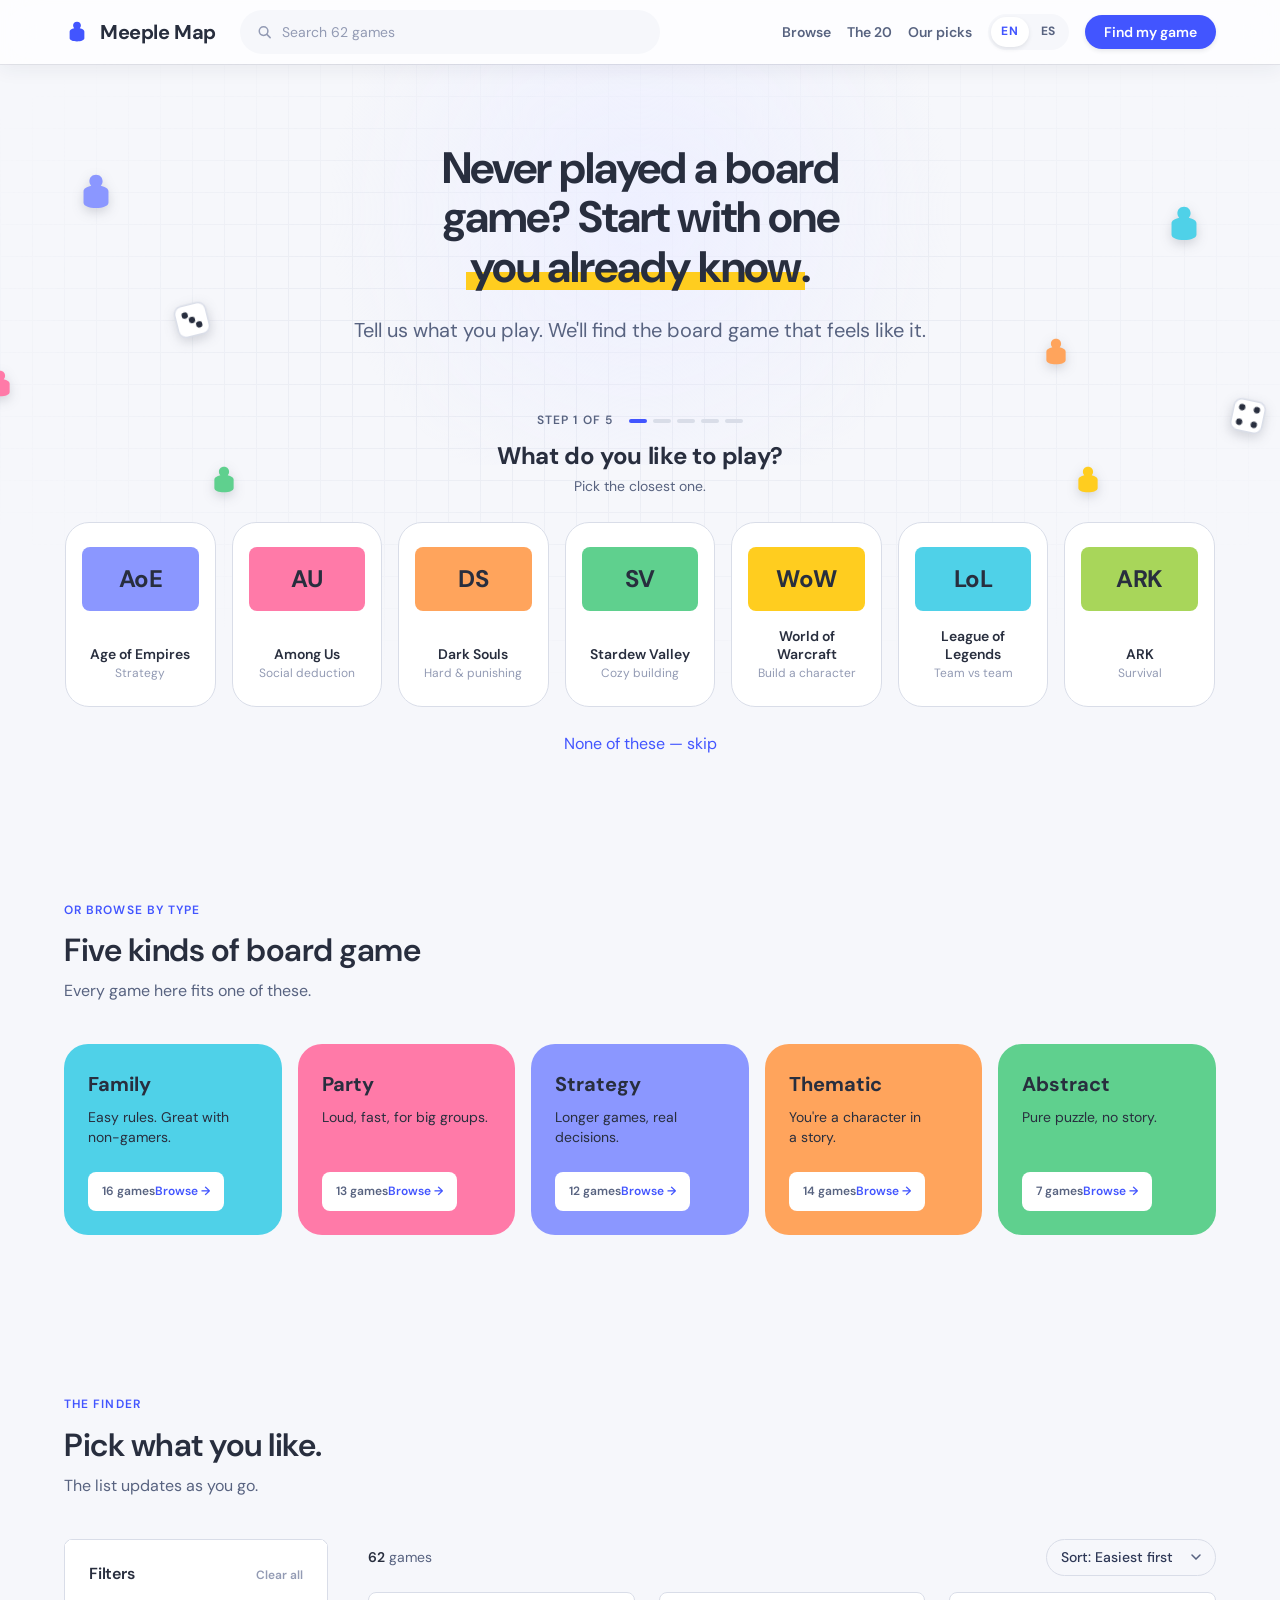
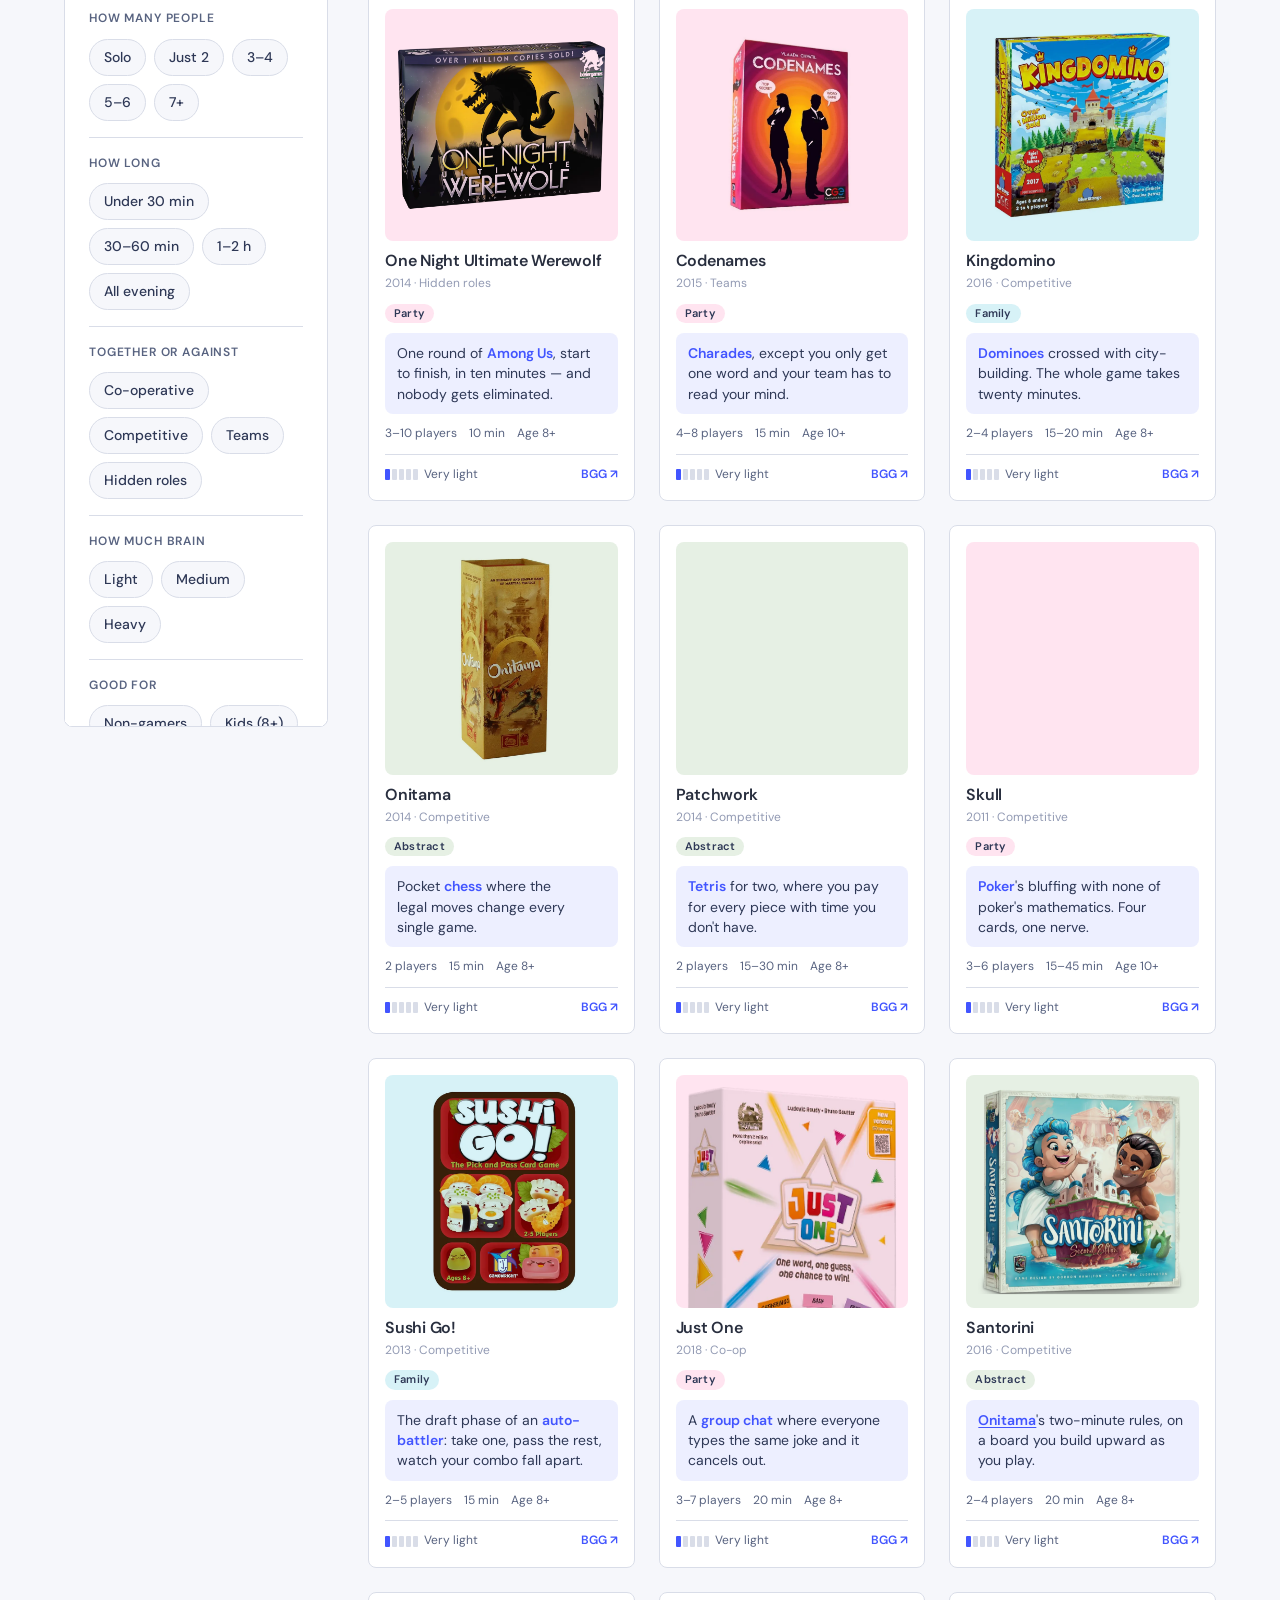
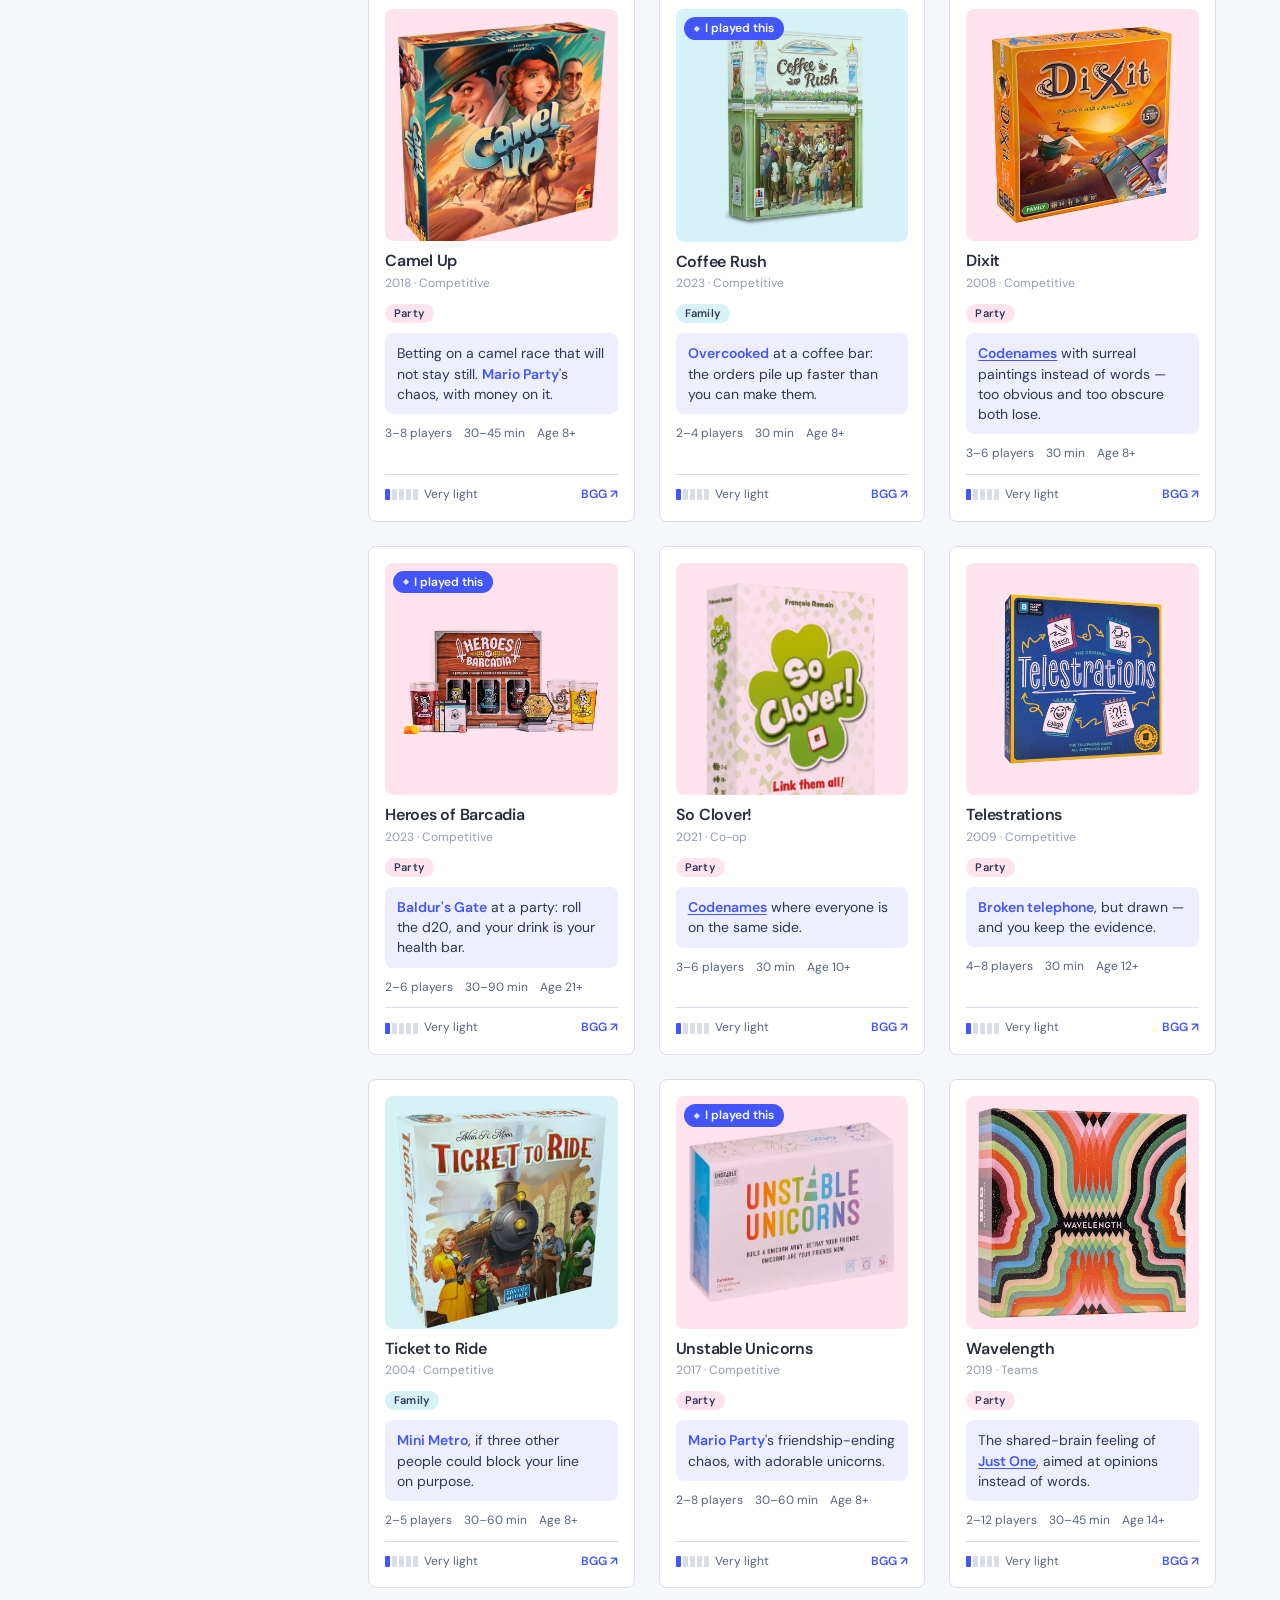
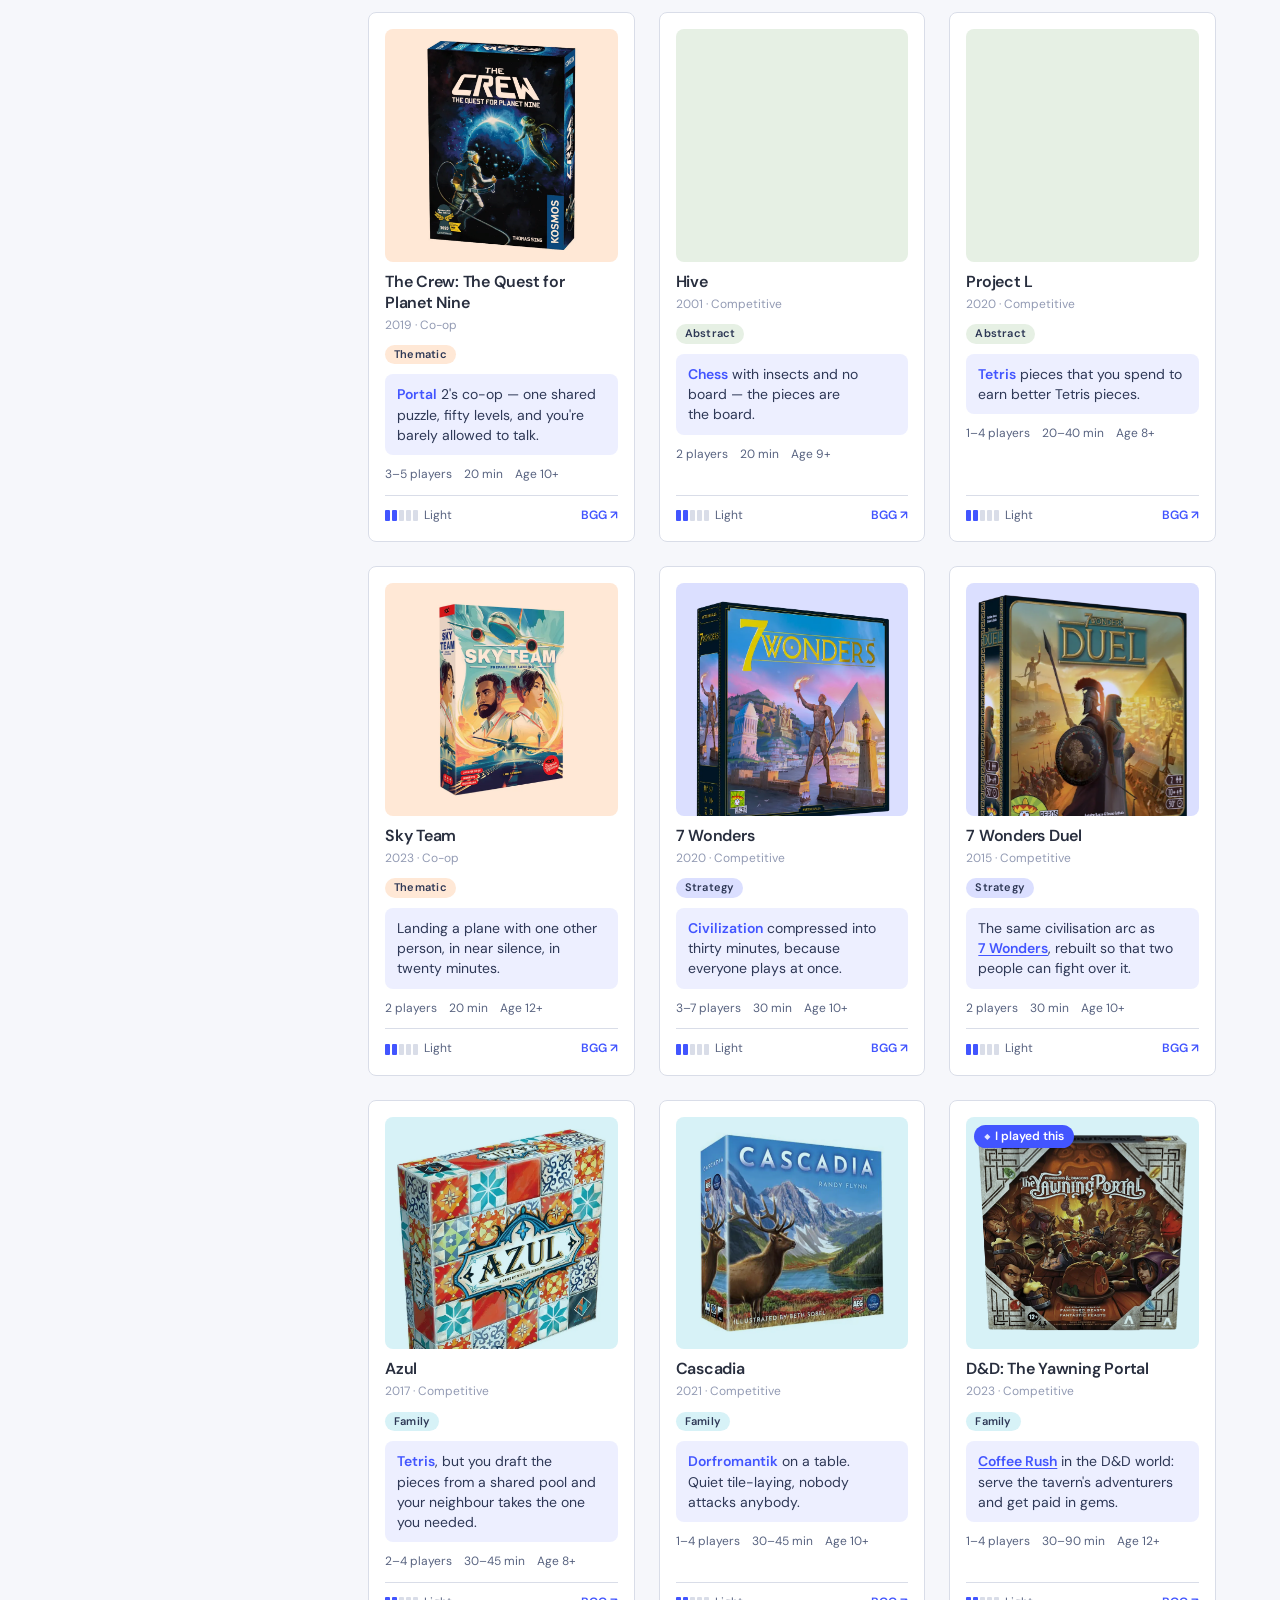
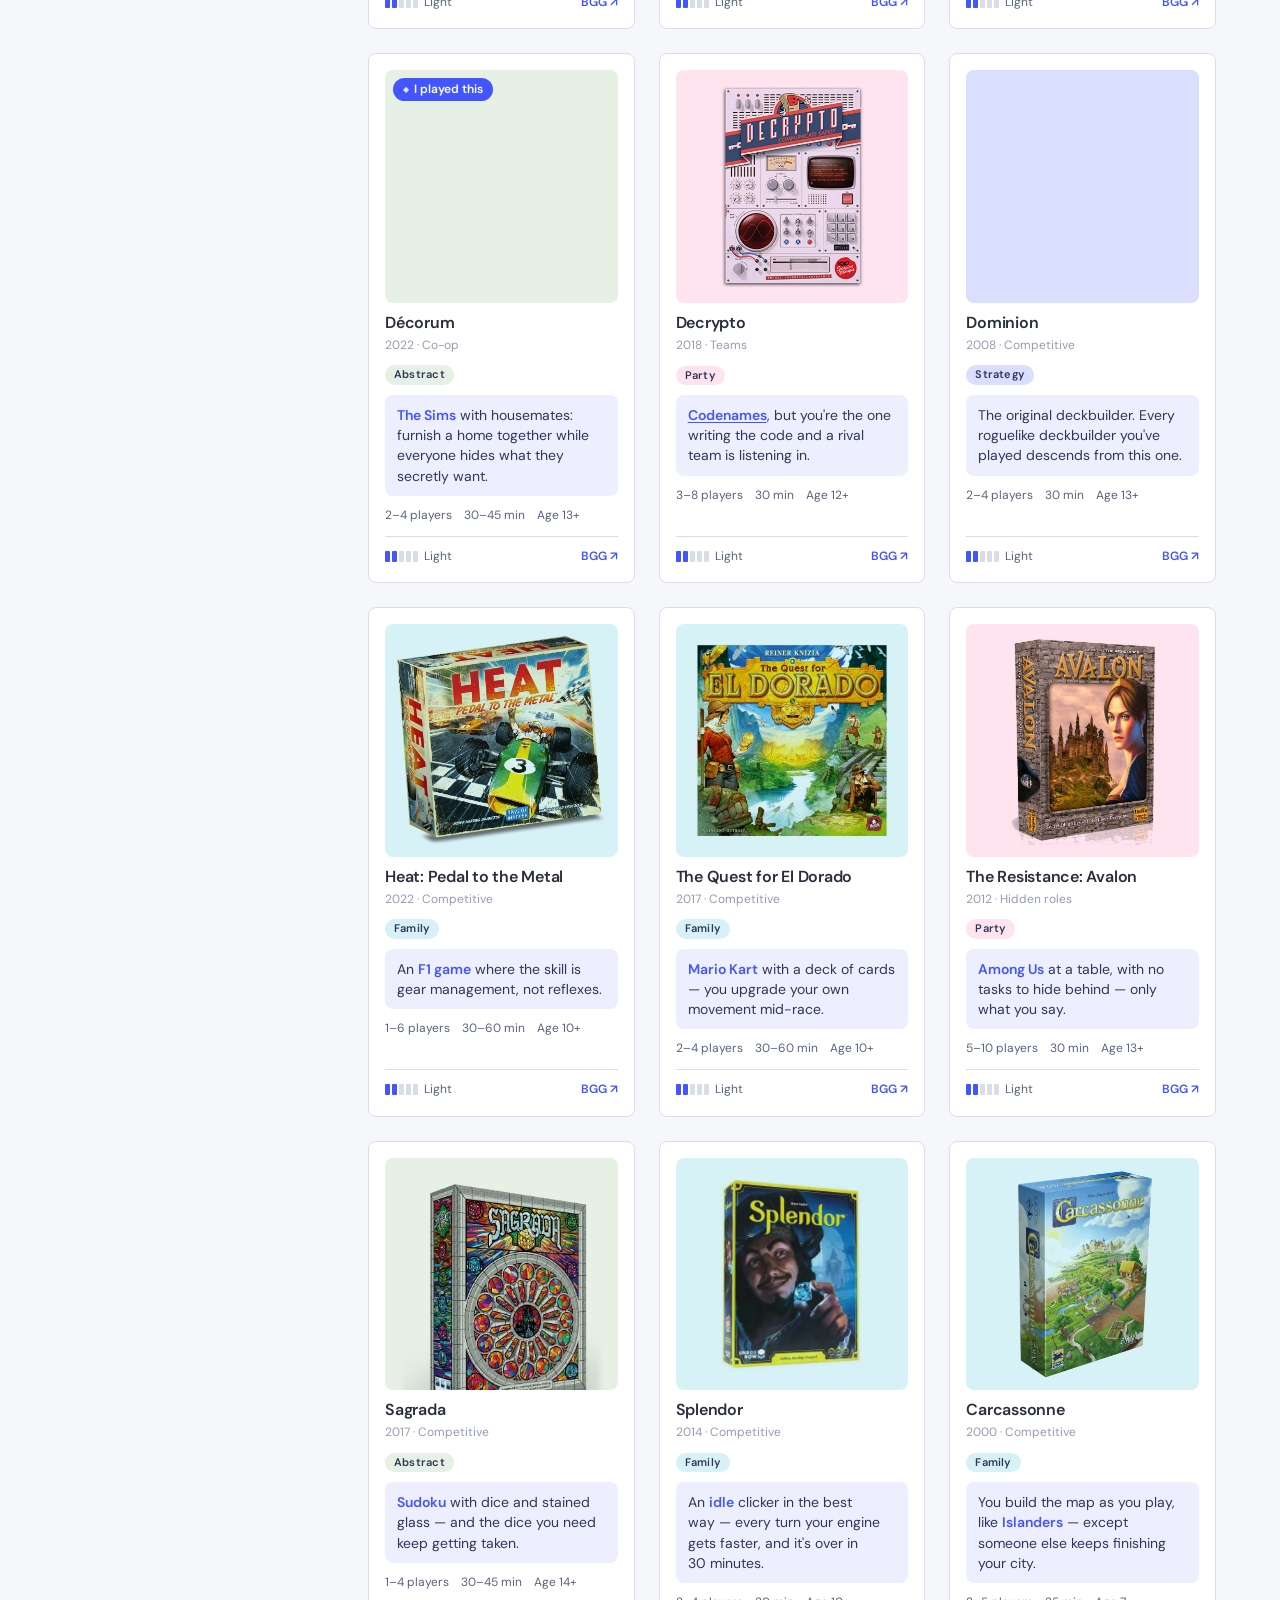
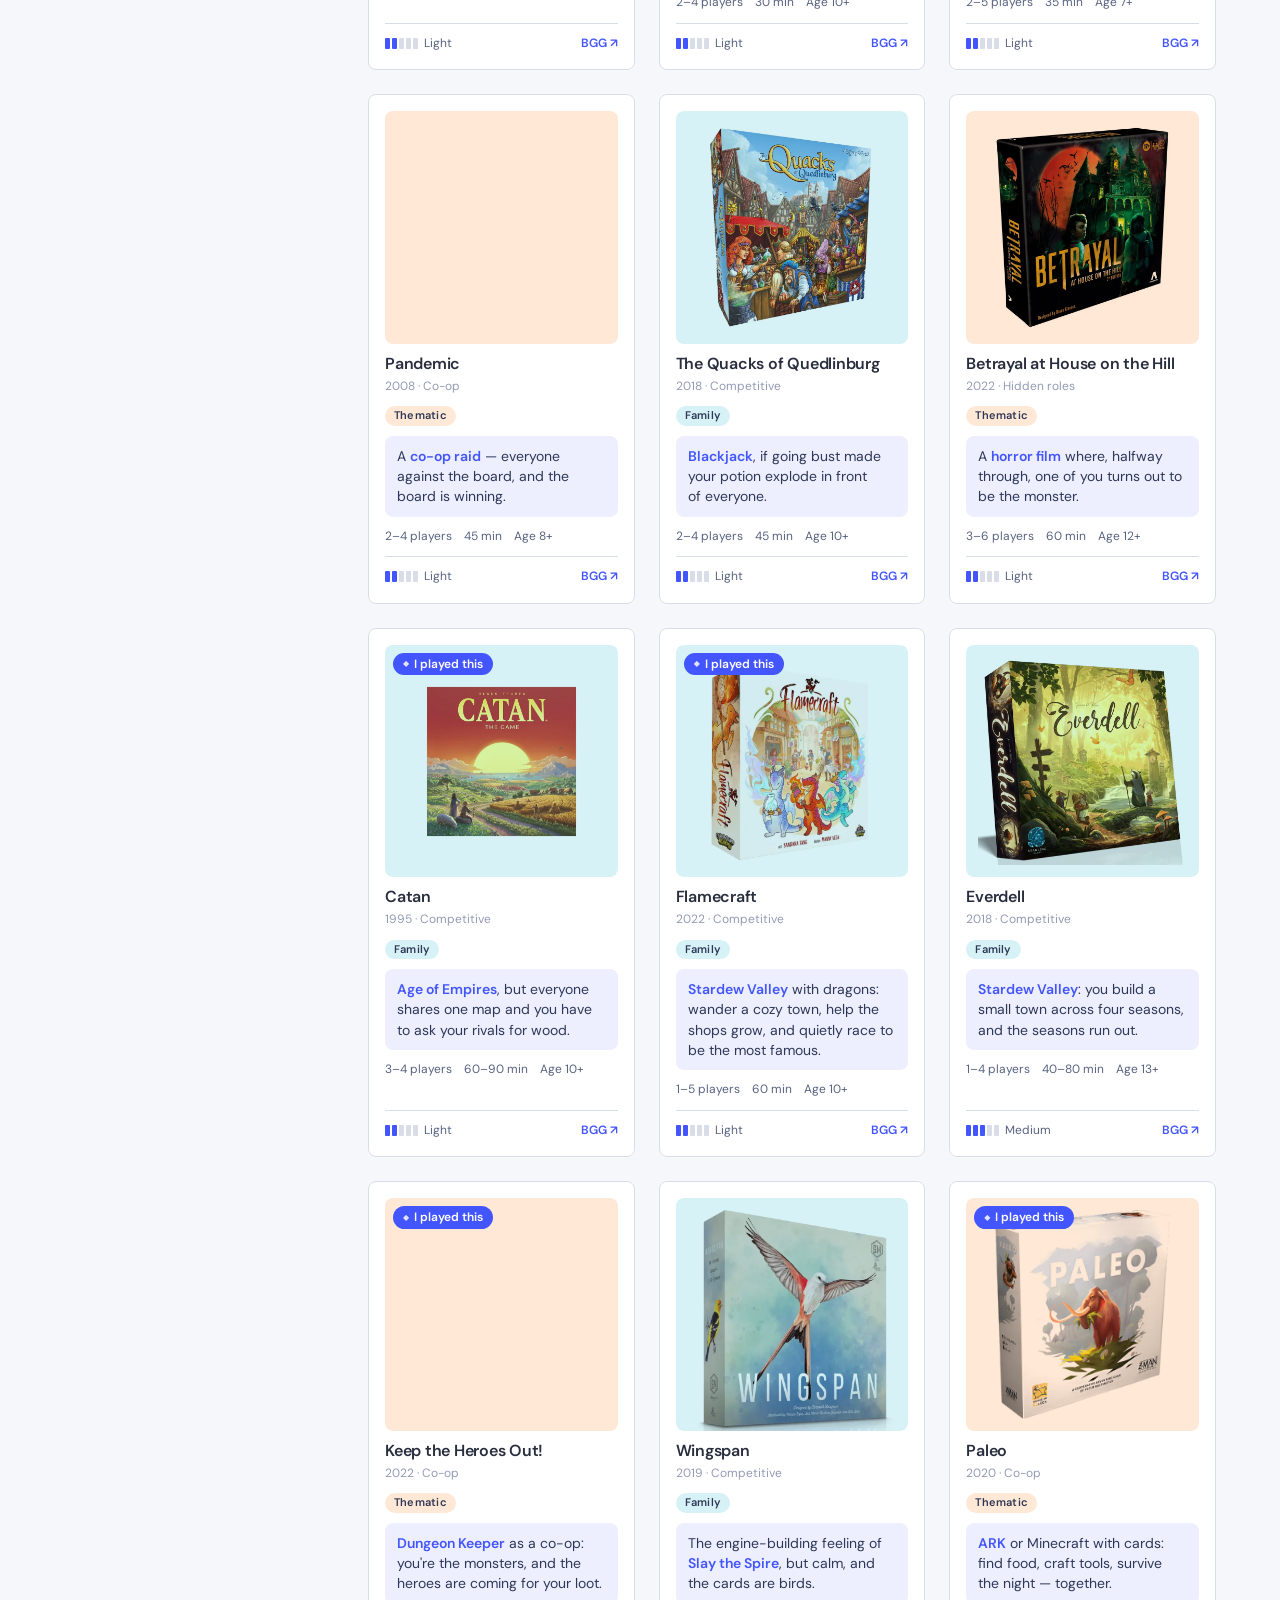
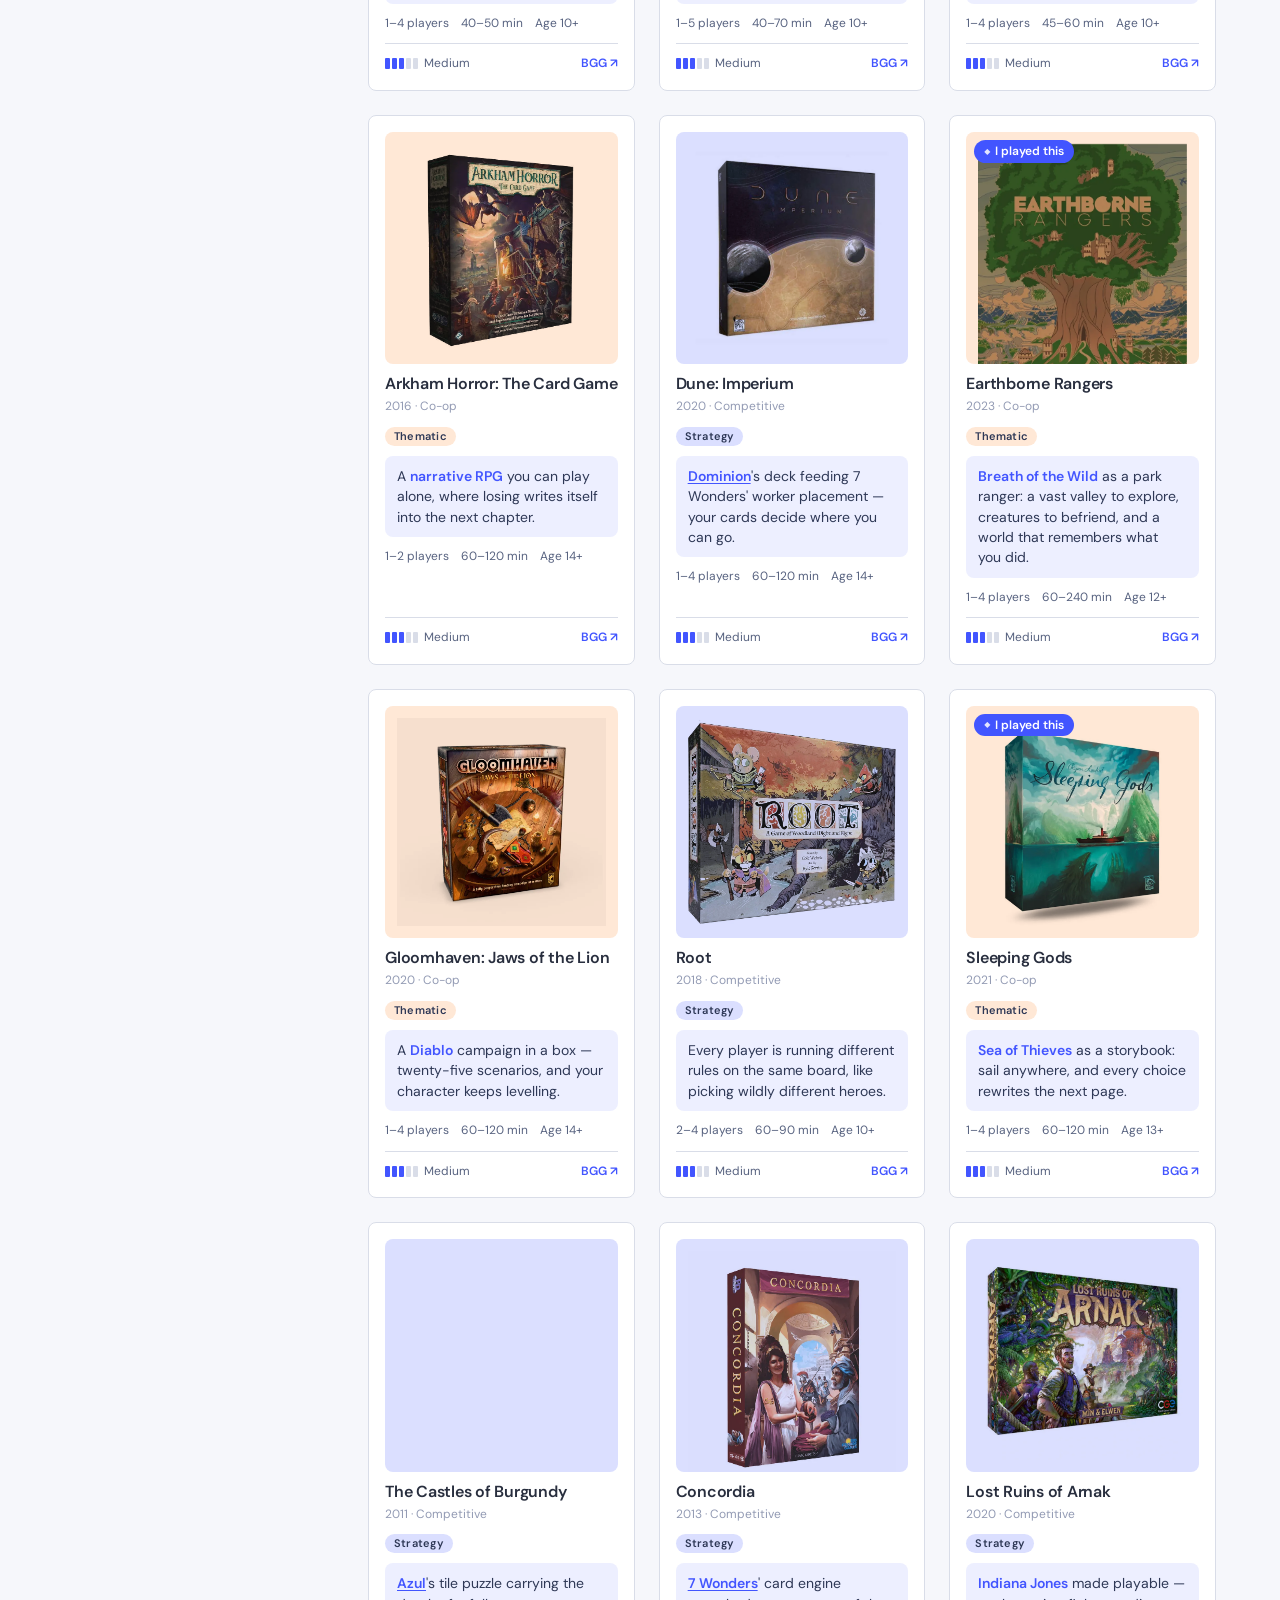
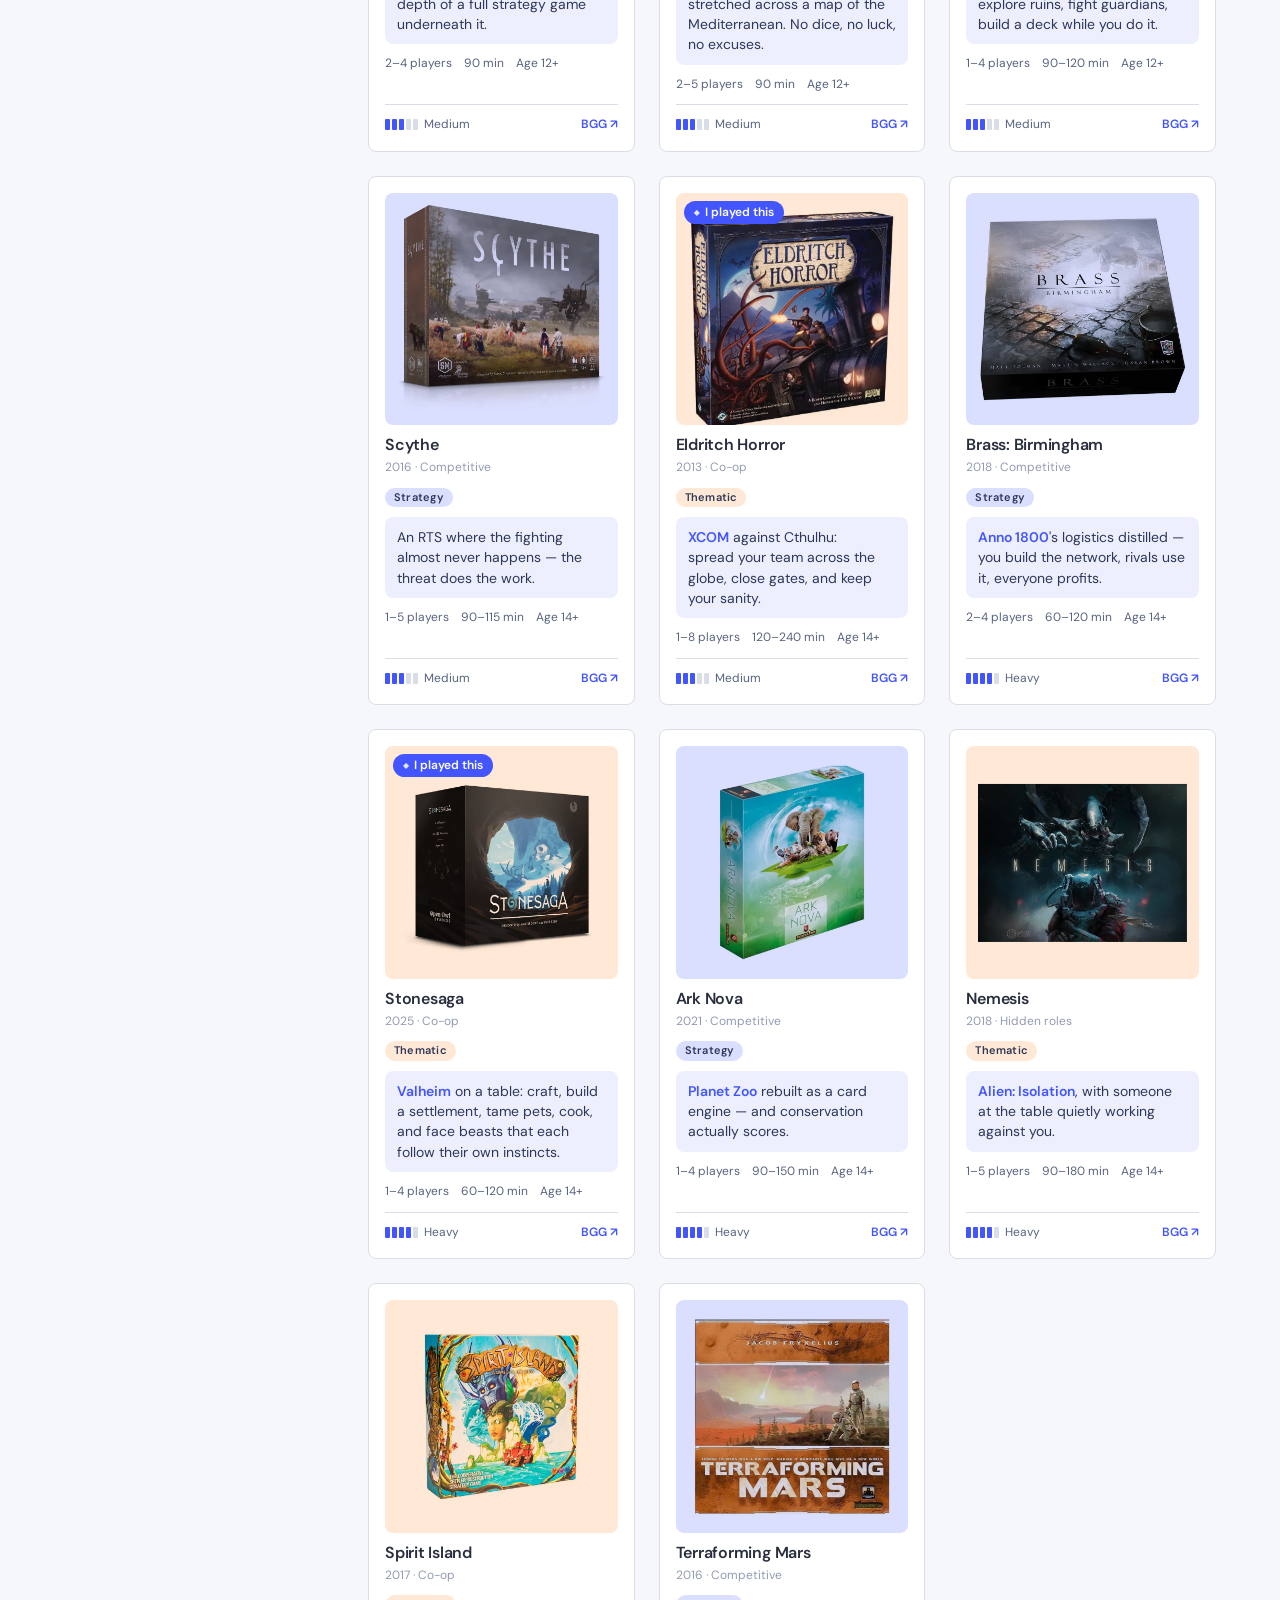
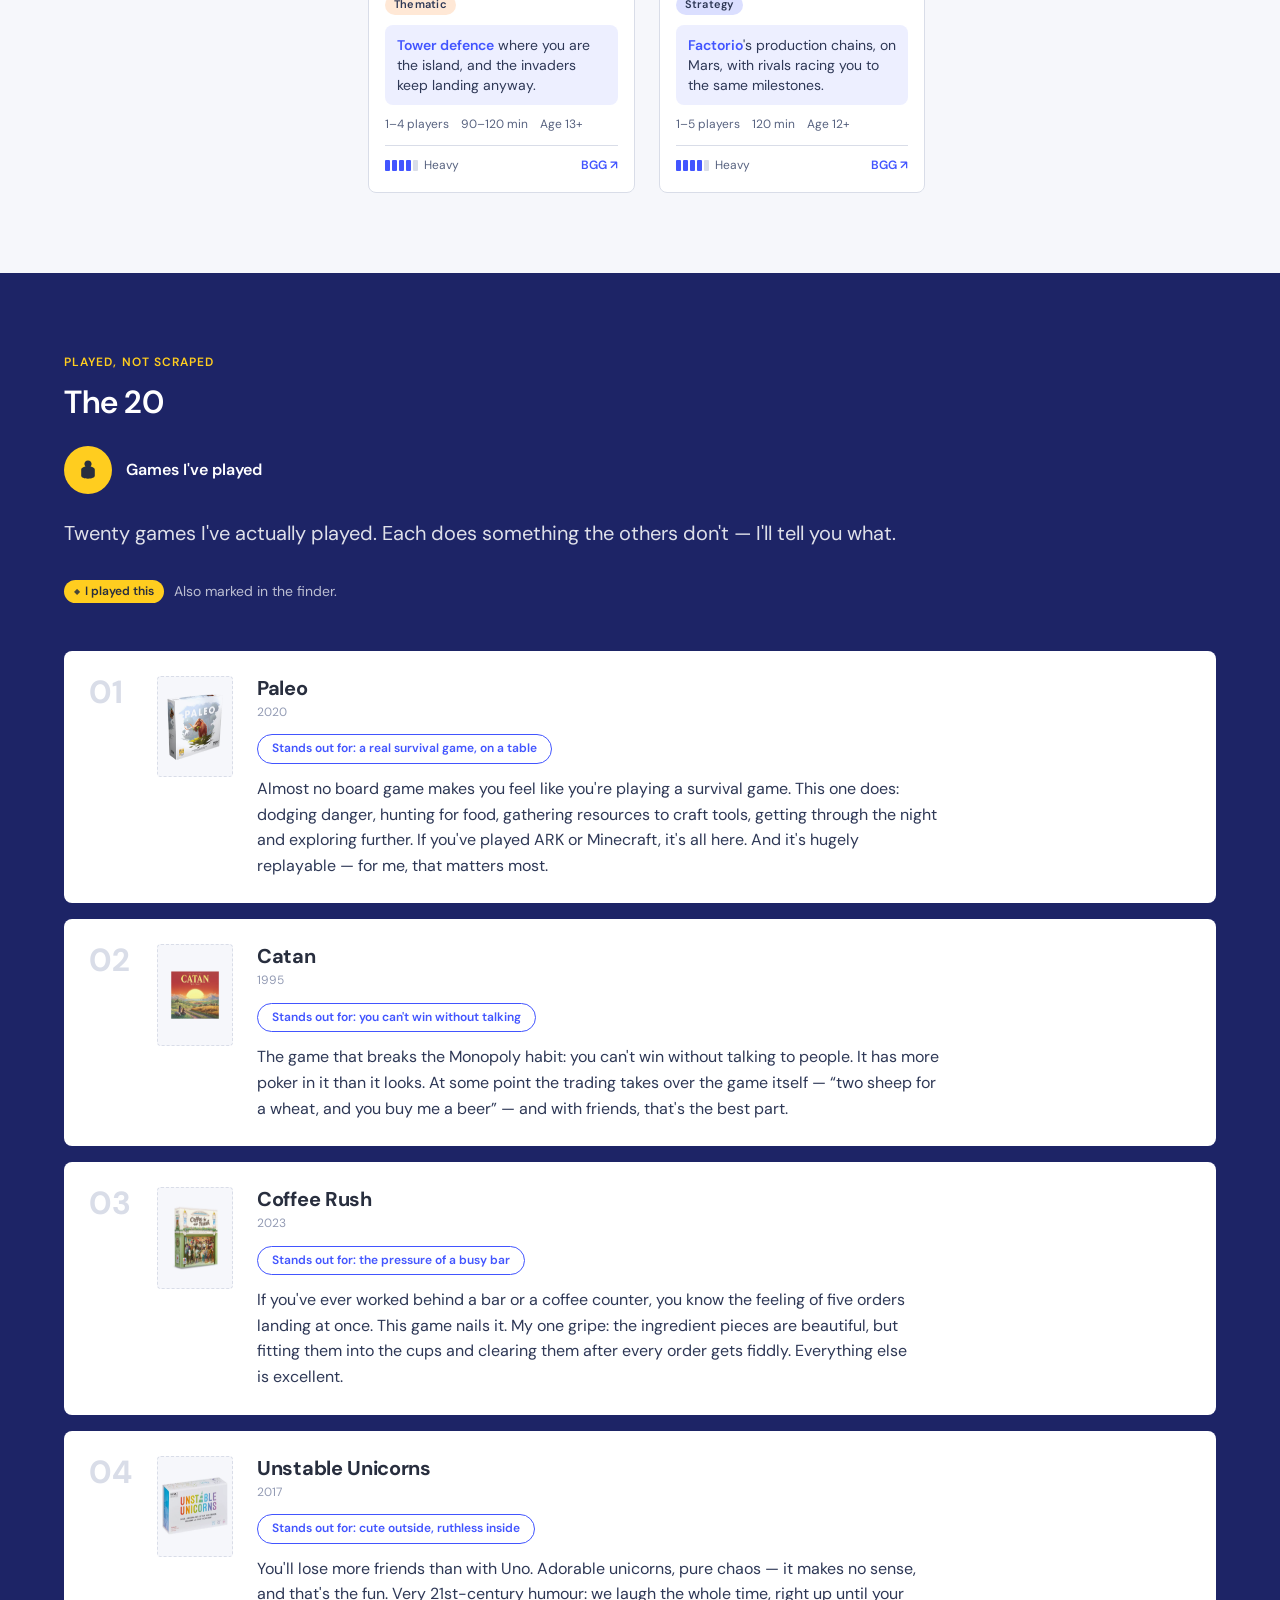
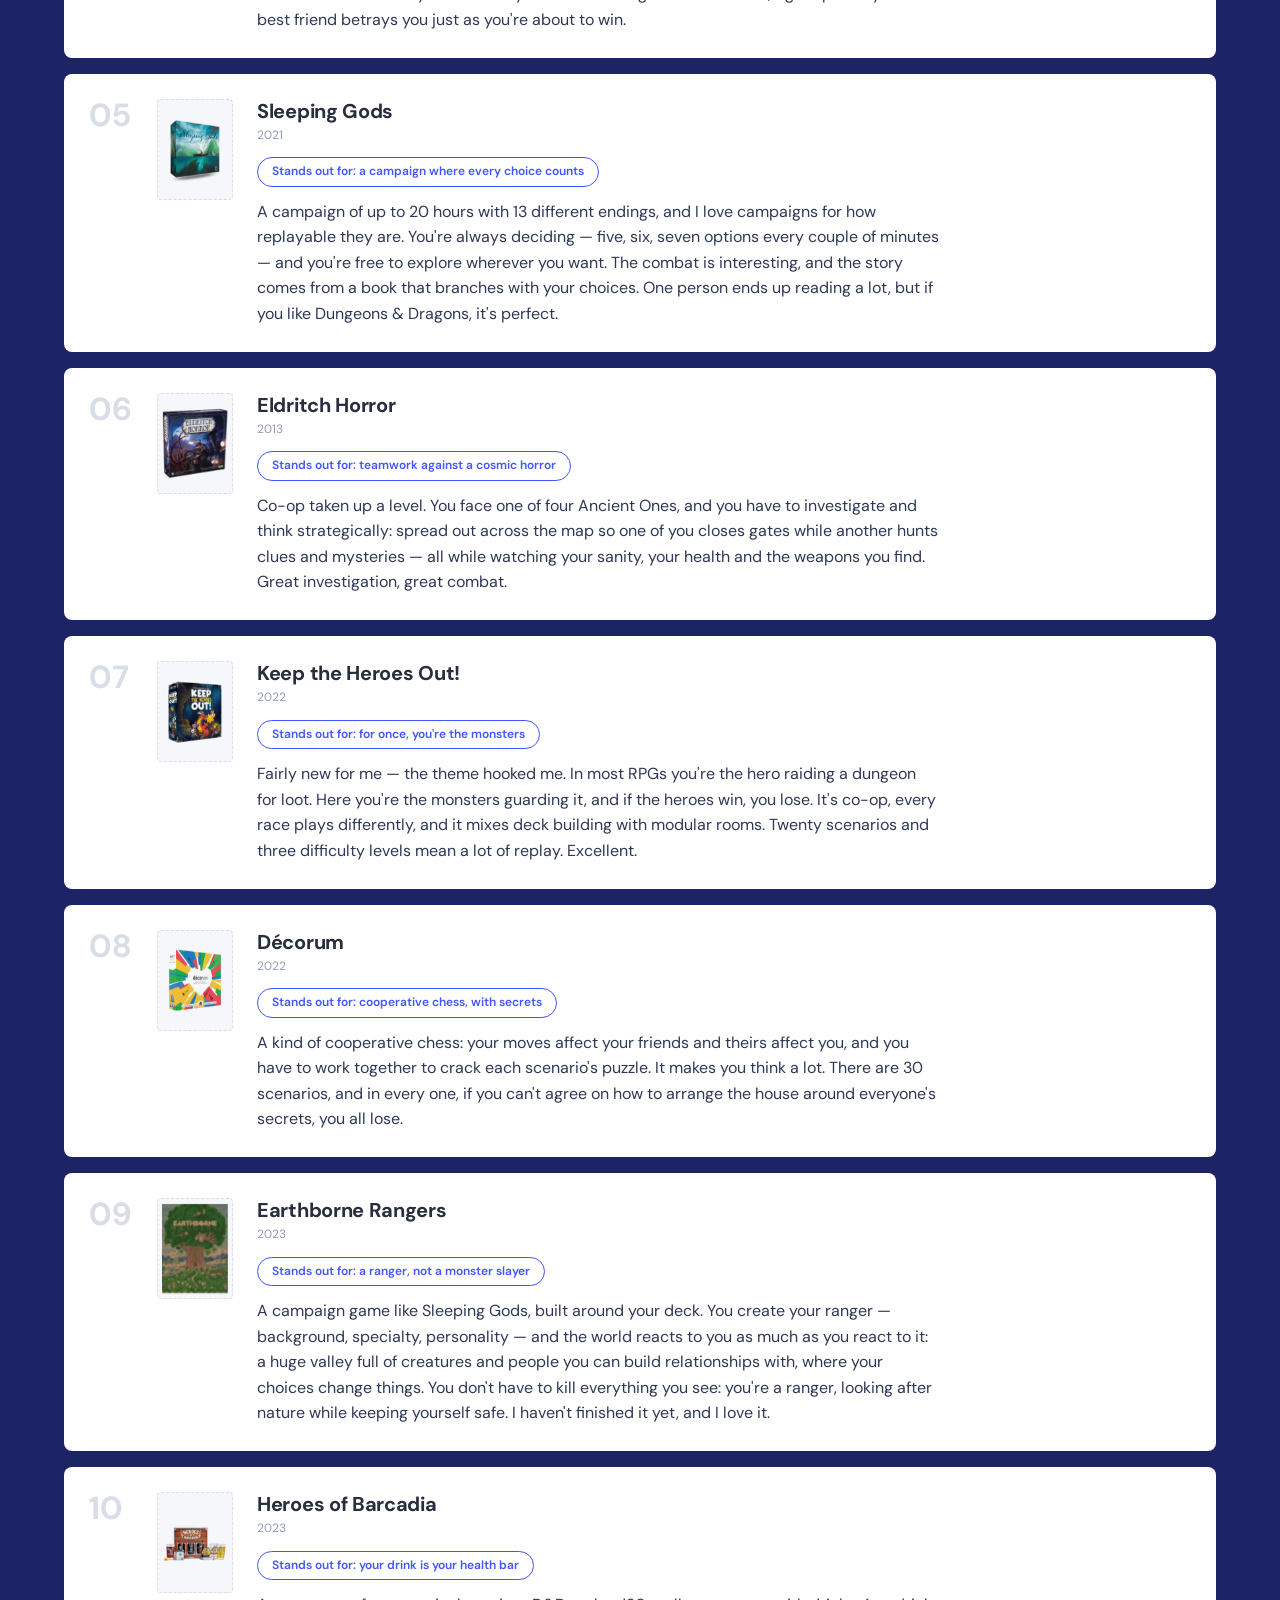
==== index.html @ 8773f75f "Add Stonesaga to The 20; ask what you like to play - Quiz step 1 now asks "What do you like to play?" ====
<!DOCTYPE html>
<html lang="en">
<head>
<meta charset="utf-8">
<meta name="viewport" content="width=device-width, initial-scale=1">
<title>Meeple Map — Find your first board game</title>
<meta name="description" content="Tell us what you play and find the board game that feels like it. 62 hand-picked games for beginners.">
<meta name="theme-color" content="#4255ff">
<link rel="icon" href="data:image/svg+xml,%3Csvg xmlns='http://www.w3.org/2000/svg' viewBox='0 0 24 24'%3E%3Cpath d='M12 2.6c-2.2 0-3.6 1.6-3.6 3.5 0 1 .4 1.8 1 2.5-2.4.5-4.2 1.6-4.2 3v6.2c0 1.7 3 2.9 6.8 2.9s6.8-1.2 6.8-2.9v-6.2c0-1.4-1.8-2.5-4.2-3 .6-.7 1-1.5 1-2.5 0-1.9-1.4-3.5-3.6-3.5Z' fill='%234255ff'/%3E%3C/svg%3E">
<link rel="preconnect" href="https://fonts.googleapis.com">
<link rel="preconnect" href="https://fonts.gstatic.com" crossorigin>
<link href="https://fonts.googleapis.com/css2?family=DM+Sans:opsz,wght@9..40,400;9..40,500;9..40,600;9..40,700&display=swap" rel="stylesheet">
<link rel="stylesheet" href="assets/css/site.css">
</head>
<body>

<header class="nav">
  <div class="rail nav__in">
    <a class="logo" href="#top" aria-label="Meeple Map — back to top" data-i18n-attr="aria-label:nav.logoAria">
      <svg class="logo__mark" viewBox="0 0 24 24" fill="none" aria-hidden="true">
        <path d="M12 2.6c-2.2 0-3.6 1.6-3.6 3.5 0 1 .4 1.8 1 2.5-2.4.5-4.2 1.6-4.2 3v6.2c0 1.7 3 2.9 6.8 2.9s6.8-1.2 6.8-2.9v-6.2c0-1.4-1.8-2.5-4.2-3 .6-.7 1-1.5 1-2.5 0-1.9-1.4-3.5-3.6-3.5Z" fill="#4255ff"/>
      </svg>
      Meeple Map
    </a>
    <label class="search">
      <svg width="16" height="16" viewBox="0 0 16 16" fill="none" aria-hidden="true">
        <circle cx="7" cy="7" r="4.6" stroke="#939bb4" stroke-width="1.6"/>
        <path d="M10.5 10.5 14 14" stroke="#939bb4" stroke-width="1.6" stroke-linecap="round"/>
      </svg>
      <span class="sr-only" data-i18n="search.label">Search games by name</span>
      <input type="search" id="search" placeholder="Search 62 games" autocomplete="off" data-i18n-attr="placeholder:search.ph">
    </label>
    <nav class="nav__right" aria-label="Sections" data-i18n-attr="aria-label:nav.sections">
      <a class="nav__link" href="#finder" data-i18n="nav.browse">Browse</a>
      <a class="nav__link" href="#twenty" data-i18n="nav.twenty">The 20</a>
      <a class="nav__link" href="#picks" data-i18n="nav.picks">Our picks</a>
      <div class="lang" role="group" aria-label="Language" data-i18n-attr="aria-label:lang.label">
        <button type="button" data-lang="en" aria-pressed="true" lang="en">EN</button>
        <button type="button" data-lang="es" aria-pressed="false" lang="es">ES</button>
      </div>
      <a class="btn btn--primary btn--sm" href="#quiz"><span class="cta-long" data-i18n="nav.cta">Find my game</span><span class="cta-short" data-i18n="nav.ctaShort">Start</span></a>
    </nav>
  </div>
</header>

<main id="top">
  <div class="hero-wrap">
    <!-- The grid is a game board: pieces stand on its intersections. Decorative. -->
    <svg width="0" height="0" style="position:absolute" aria-hidden="true"><symbol id="meeple" viewBox="0 0 24 24"><path d="M12 2.6c-2.2 0-3.6 1.6-3.6 3.5 0 1 .4 1.8 1 2.5-2.4.5-4.2 1.6-4.2 3v6.2c0 1.7 3 2.9 6.8 2.9s6.8-1.2 6.8-2.9v-6.2c0-1.4-1.8-2.5-4.2-3 .6-.7 1-1.5 1-2.5 0-1.9-1.4-3.5-3.6-3.5Z" fill="currentColor"/></symbol></svg>
    <div class="board" aria-hidden="true">
      <span class="piece piece--lg piece--m" style="--x:-560px; --y:4; --d:0s; color:var(--c-strategy); --xm:-144px; --ym:1;"><svg viewBox="0 0 24 24"><use href="#meeple"/></svg></span>
      <span class="piece piece--die" style="--x:-448px; --y:8; --d:.4s; --r:-14deg"><svg viewBox="0 0 24 24"><rect x="1.5" y="1.5" width="21" height="21" rx="5" fill="#fff" stroke="#d9dde8"/><circle cx="8" cy="8" r="2.1" fill="#282e3e"/><circle cx="16" cy="16" r="2.1" fill="#282e3e"/><circle cx="12" cy="12" r="2.1" fill="#282e3e"/></svg></span>
      <span class="piece piece--wide" style="--x:-640px; --y:10; --d:.9s; color:var(--c-party);"><svg viewBox="0 0 24 24"><use href="#meeple"/></svg></span>
      <span class="piece" style="--x:-416px; --y:13; --d:1.4s; color:var(--c-abstract);"><svg viewBox="0 0 24 24"><use href="#meeple"/></svg></span>
      <span class="piece piece--lg piece--m" style="--x:544px; --y:5; --d:.6s; color:var(--c-family); --xm:128px; --ym:1;"><svg viewBox="0 0 24 24"><use href="#meeple"/></svg></span>
      <span class="piece" style="--x:416px; --y:9; --d:1.1s; color:var(--c-thematic);"><svg viewBox="0 0 24 24"><use href="#meeple"/></svg></span>
      <span class="piece piece--die piece--wide" style="--x:608px; --y:11; --d:.2s; --r:12deg"><svg viewBox="0 0 24 24"><rect x="1.5" y="1.5" width="21" height="21" rx="5" fill="#fff" stroke="#d9dde8"/><circle cx="7" cy="7" r="2.1" fill="#282e3e"/><circle cx="17" cy="7" r="2.1" fill="#282e3e"/><circle cx="7" cy="17" r="2.1" fill="#282e3e"/><circle cx="17" cy="17" r="2.1" fill="#282e3e"/></svg></span>
      <span class="piece piece--m" style="--x:448px; --y:13; --d:1.7s; color:var(--sun); --xm:160px; --ym:1;"><svg viewBox="0 0 24 24"><use href="#meeple"/></svg></span>
    </div>
    <section class="hero rail" aria-labelledby="hero-title">
      <h1 id="hero-title" data-i18n-html="hero.h1">Never played a board game? Start with one <span class="mark">you already know</span>.</h1>
      <p class="hero__sub" data-i18n="hero.sub">Tell us what you play. We'll find the board game that feels like it.</p>

      <!-- Quiz: rendered by app.js. The static fallback below is replaced on load. -->
      <div class="quiz" id="quiz" aria-live="polite">
        <p class="quiz__hint" data-i18n="quiz.loading">Loading the questions…</p>
      </div>
    </section>
  </div>

  <section class="section rail" aria-labelledby="cats-title">
    <div class="section__head">
      <span class="eyebrow" data-i18n="cats.eyebrow">Or browse by type</span>
      <h2 id="cats-title" data-i18n="cats.title">Five kinds of board game</h2>
      <p data-i18n="cats.lead">Every game here fits one of these.</p>
    </div>
    <div class="cats" id="cats"></div>
  </section>

  <section class="section rail" id="finder" aria-labelledby="finder-title">
    <div class="section__head">
      <span class="eyebrow" data-i18n="finder.eyebrow">The finder</span>
      <h2 id="finder-title" data-i18n="finder.title">Pick what you like.</h2>
      <p data-i18n="finder.lead">The list updates as you go.</p>
    </div>

    <div class="finder">
      <aside class="filters" id="filters" aria-label="Filters" data-i18n-attr="aria-label:filters.aria">
        <div class="filters__top">
          <h3 data-i18n="filters.title">Filters</h3>
          <button class="filters__clear" id="clear" type="button" data-i18n="filters.clear">Clear all</button>
        </div>
        <div id="groups"></div>
      </aside>

      <div class="results">
        <div id="because"></div>
        <div class="results__bar">
          <p class="results__count" id="count" aria-live="polite" data-i18n="count.loading">Loading games…</p>
          <div class="results__tools">
            <button class="chip filters-toggle" id="filters-toggle" type="button" aria-controls="filters" aria-expanded="false">Filters</button>
            <label class="sr-only" for="sort" data-i18n="sort.label">Sort games</label>
            <select class="select" id="sort">
              <option value="match" data-i18n="sort.match">Sort: Best match</option>
              <option value="easy" data-i18n="sort.easy">Sort: Easiest first</option>
              <option value="short" data-i18n="sort.short">Sort: Shortest first</option>
              <option value="az" data-i18n="sort.az">Sort: A–Z</option>
            </select>
          </div>
        </div>
        <div class="active" id="active" aria-label="Active filters" data-i18n-attr="aria-label:active.aria"></div>
        <div class="grid" id="grid">
          <div class="skel"><i></i><i></i><i></i></div>
          <div class="skel"><i></i><i></i><i></i></div>
          <div class="skel"><i></i><i></i><i></i></div>
          <div class="skel"><i></i><i></i><i></i></div>
          <div class="skel"><i></i><i></i><i></i></div>
          <div class="skel"><i></i><i></i><i></i></div>
        </div>
      </div>
    </div>
  </section>

  <section class="section section--band" id="twenty" aria-labelledby="twenty-title">
   <div class="rail">
    <div class="section__head">
      <span class="eyebrow" data-i18n="twenty.eyebrow">Played, not scraped</span>
      <h2 id="twenty-title" data-i18n="twenty.title">The 20</h2>
      <div class="byline" style="margin-top:var(--s3)">
        <div class="byline__av" aria-hidden="true"><svg width="24" height="24" viewBox="0 0 24 24"><use href="#meeple"/></svg></div>
        <div>
          <div class="byline__name" data-i18n="twenty.byName">Games I've played</div>
        </div>
      </div>
      <p class="thesis" data-i18n-html="twenty.thesis">Twenty games I've actually played. Each does something the others don't — I'll tell you what.</p>
      <p class="legend"><span class="tag-played" data-i18n="twenty.played">I played this</span> <span data-i18n="twenty.legend">Also marked in the finder.</span></p>
    </div>
    <div id="the20"></div>
   </div>
  </section>

  <section class="section section--tinted" id="picks" aria-labelledby="picks-title">
    <div class="rail">
      <div class="section__head">
        <span class="eyebrow" data-i18n="picks.eyebrow">Our picks</span>
        <h2 id="picks-title" data-i18n="picks.title">Top 5 by type</h2>
        <p data-i18n="picks.lead">Hand-picked, easiest first.</p>
      </div>
      <div class="carousel">
        <button class="arrow arrow--l" id="picks-prev" type="button" aria-label="Previous lists" data-i18n-attr="aria-label:picks.prev">
          <svg width="8" height="14" viewBox="0 0 8 14" fill="none" aria-hidden="true"><path d="M7 1 1 7l6 6" stroke="currentColor" stroke-width="1.8" stroke-linecap="round" stroke-linejoin="round"/></svg>
        </button>
        <div class="picks" id="picks-list"></div>
        <button class="arrow arrow--r" id="picks-next" type="button" aria-label="Next lists" data-i18n-attr="aria-label:picks.next">
          <svg width="8" height="14" viewBox="0 0 8 14" fill="none" aria-hidden="true"><path d="m1 1 6 6-6 6" stroke="currentColor" stroke-width="1.8" stroke-linecap="round" stroke-linejoin="round"/></svg>
        </button>
      </div>
    </div>
  </section>

  <section class="section rail">
    <div class="note" data-i18n-html="note"><b>About the data.</b> Players, time and age come from the publishers. Categories, difficulty and comparisons are our own call, not BoardGameGeek's.</div>
  </section>
</main>

<footer class="foot">
  <div class="rail">
    <div class="foot__cols">
      <div><h4 data-i18n="foot.find">Find a game</h4><ul><li><a href="#quiz" data-i18n="foot.quiz">Take the quiz</a></li><li><a href="#finder" data-i18n="foot.all">Browse all 62</a></li><li><a href="#twenty" data-i18n="foot.twenty">The 20</a></li><li><a href="#picks" data-i18n="foot.picks">Editorial picks</a></li></ul></div>
      <div><h4 data-i18n="foot.bycat">By category</h4><ul id="foot-cats"></ul></div>
      <div><h4 data-i18n="foot.about">About</h4><ul><li><a href="https://tierra.dk" target="_blank" rel="noopener">tierra.dk ↗</a></li><li><a href="https://boardgamegeek.com" target="_blank" rel="noopener">BoardGameGeek ↗</a></li></ul></div>
    </div>
    <div class="foot__base">
      <span data-i18n-html="foot.credit">Meeple Map — A project by <a href="https://tierra.dk" target="_blank" rel="noopener">Tierra</a></span>
      <span data-i18n="foot.covers">Cover art © their publishers.</span>
    </div>
  </div>
</footer>

<dialog class="dlg" id="dlg" aria-labelledby="dlg-title"></dialog>

<script src="assets/js/i18n.js" defer></script>
<script src="assets/js/app.js" defer></script>
</body>
</html>
---- assets/css/site.css ----
/* ============================================================
   MEEPLE MAP — Design tokens
   Anchor: Quizlet (styles.refero.design) — tokens copied literally
   ============================================================ */
:root{
  /* Surfaces — two-level hierarchy over a cool canvas */
  --canvas:      #f6f7fb;
  --surface:     #ffffff;
  --tinted:      #edefff;
  --border:      #d9dde8;   /* hairline ONLY — never a fill */

  /* One saturated accent. That's the whole system. */
  --accent:      #4255ff;
  --accent-ink:  #2f3fd6;

  /* Text — four levels, never pure black */
  --ink:         #282e3e;
  --ink-2:       #2e3856;
  --muted:       #586380;
  --faint:       #939bb4;

  /* Category tints — Quizlet's 4 pastel feature cards, extended to 5 */
  --cat-family:   #d7f2f7;
  --cat-party:    #ffe4f0;
  --cat-strategy: #dbdfff;
  --cat-thematic: #ffe8d6;
  --cat-abstract: #e6f0e4;

  /* …and their vivid versions — Quizlet's four feature cards at full
     strength. Every one clears 5:1 against --ink, so text sits on them. */
  --c-family:   #4fd1e8;
  --c-party:    #ff7aa8;
  --c-strategy: #8b97ff;
  --c-thematic: #ffa45c;
  --c-abstract: #5fd08e;
  --c-survival: #a8d65a;   /* ARK in the quiz — abstract's green pushed toward lime */
  --sun:        #ffcd1f;   /* Quizlet's yellow: highlighter only */
  --band:       #1d2466;   /* deep indigo from --accent, for The 20 */

  /* Type scale — Major Second from 16px */
  --t-display:  clamp(2rem, 1.4rem + 2.6vw, 2.75rem);  /* →44px */
  --t-heading:  clamp(1.5rem, 1.2rem + 1.3vw, 2rem);   /* →32px */
  --t-h-sm:     1.5rem;   /* 24 */
  --t-sub:      1.25rem;  /* 20 */
  --t-body:     1rem;     /* 16 */
  --t-sm:       .875rem;  /* 14 */
  --t-caption:  .75rem;   /* 12 */

  /* Spacing — base 8 */
  --s1: 8px;  --s2: 16px; --s3: 24px; --s4: 32px;
  --s5: 40px; --s6: 48px; --s8: 64px; --s10: 80px;
  --rail: 1200px;
  --nav-h: 64px;

  /* Radius — pill on primary buttons is the signature */
  --r-input: 4px; --r-card: 8px; --r-feature: 24px; --r-pill: 200px;

  /* One shadow. Never stacked. */
  --shadow:    rgba(40,46,62,.1) 0 4px 16px 0;
  --shadow-sm: rgba(40,46,62,.1) 0 2px 4px 0;

  --ease: cubic-bezier(.2,.8,.3,1);
  /* A real damped spring sampled into linear(): damping 0.7, response 0.45s,
     settles in ~740ms, 4.6% overshoot. Only for things that arrive with momentum. */
  --spring: linear(0, 0.057, 0.189, 0.352, 0.517, 0.667, 0.791, 0.887, 0.956, 1.002, 1.029, 1.042, 1.046, 1.043, 1.037, 1.03, 1.022, 1.015, 1.01, 1.005, 1.002, 1, 0.999, 0.998, 0.998, 0.998, 0.998, 0.999, 1);
}

*,*::before,*::after{box-sizing:border-box}
html{-webkit-text-size-adjust:100%; scroll-padding-top:calc(var(--nav-h) + 16px)}
body{
  margin:0; background:var(--canvas); color:var(--ink);
  font-family:"DM Sans",system-ui,sans-serif;
  font-size:var(--t-body); font-weight:400; line-height:1.63;
  text-wrap:pretty; -webkit-font-smoothing:antialiased;
}
h1,h2,h3,h4{margin:0; line-height:1.25; font-weight:600; letter-spacing:-.015em}
p{margin:0}
a{color:var(--accent); text-decoration:none}
a:hover{text-decoration:underline}
img{max-width:100%; display:block}
button{font:inherit; color:inherit; cursor:pointer}
[hidden]{display:none !important}
:focus-visible{outline:2px solid var(--accent); outline-offset:3px; border-radius:var(--r-input)}
.sr-only{position:absolute; width:1px; height:1px; overflow:hidden; clip:rect(0 0 0 0); white-space:nowrap}

.rail{max-width:var(--rail); margin-inline:auto; padding-inline:var(--s3)}

/* ---------- Buttons ---------- */
.btn{
  display:inline-flex; align-items:center; gap:var(--s1);
  border:1px solid transparent; border-radius:var(--r-pill);
  padding:11px 24px; font-size:var(--t-body); font-weight:600;
  line-height:1.2; transition:transform .14s var(--ease), background .14s var(--ease);
}
.btn--primary{background:var(--accent); color:#fff; box-shadow:var(--shadow-sm)}
.btn--primary:hover{background:var(--accent-ink); text-decoration:none; transform:translateY(-1px)}
.btn--primary:active{transform:translateY(0)}
.btn--ghost{background:transparent; border-color:var(--accent); color:var(--accent)}
.btn--ghost:hover{background:var(--tinted); text-decoration:none}
.btn--sm{padding:8px 18px; font-size:var(--t-sm)}
.btn:disabled{background:var(--border); color:var(--faint); box-shadow:none; cursor:not-allowed; transform:none}
.link-btn{
  background:none; border:0; padding:0; color:var(--accent);
  font-size:var(--t-body); font-weight:400;
}
.link-btn:hover{text-decoration:underline}

/* ---------- Nav ---------- */
.nav{background:var(--surface); box-shadow:var(--shadow); position:sticky; top:0; z-index:50}
@supports (backdrop-filter: blur(1px)) or (-webkit-backdrop-filter: blur(1px)){
  .nav{background:rgba(255,255,255,.74); -webkit-backdrop-filter:saturate(180%) blur(18px); backdrop-filter:saturate(180%) blur(18px);
       box-shadow:rgba(40,46,62,.08) 0 1px 0, rgba(40,46,62,.06) 0 6px 18px}
}
@media (prefers-reduced-transparency: reduce){ .nav{background:var(--surface); -webkit-backdrop-filter:none; backdrop-filter:none} }
.nav__in{display:flex; align-items:center; gap:var(--s3); height:var(--nav-h)}
.logo{display:flex; align-items:center; gap:10px; font-weight:700; font-size:var(--t-sub); color:var(--ink); letter-spacing:-.02em; white-space:nowrap}
.logo:hover{text-decoration:none}
.logo__mark{width:26px; height:26px; flex:none}
.search{
  flex:1; max-width:420px; display:flex; align-items:center; gap:var(--s1);
  background:var(--canvas); border:1px solid transparent; border-radius:var(--r-pill); padding:9px 16px;
  transition:border-color .14s var(--ease);
}
.search:focus-within{border-color:var(--accent)}
.search input{border:0; background:none; outline:0; width:100%; font:inherit; font-size:var(--t-sm); color:var(--ink)}
.search input::placeholder{color:var(--faint)}
.search input::-webkit-search-cancel-button{cursor:pointer}
.nav__right{margin-left:auto; display:flex; align-items:center; gap:var(--s2)}
.nav__link{font-size:var(--t-sm); font-weight:600; color:var(--muted); white-space:nowrap}
.nav__link:hover{color:var(--ink); text-decoration:none}

/* EN / ES switch — a two-segment pill, same language as the chips */
.lang{display:inline-flex; background:var(--canvas); border-radius:var(--r-pill); padding:3px; gap:2px}
.lang button{
  border:0; background:none; border-radius:var(--r-pill); padding:5px 10px;
  font-size:var(--t-caption); font-weight:700; letter-spacing:.06em; color:var(--muted);
  transition:background .14s var(--ease), color .14s var(--ease);
}
.lang button:hover{color:var(--ink)}
.lang button[aria-pressed="true"]{background:var(--surface); color:var(--accent); box-shadow:var(--shadow-sm)}
.cta-short{display:none}

/* ---------- Hero ----------
   Squared-paper texture + a soft lilac wash. Both drawn from existing
   tokens — the "study desk" surface the whole system is built on. */
.hero-wrap{position:relative; overflow:hidden}
.hero-wrap::before{
  content:""; position:absolute; inset:0; z-index:0; pointer-events:none;
  background-image:
    linear-gradient(to right, var(--border) 1px, transparent 1px),
    linear-gradient(to bottom, var(--border) 1px, transparent 1px);
  background-size:32px 32px;
  opacity:.5;
  -webkit-mask-image:radial-gradient(ellipse 78% 62% at 50% 34%, #000 20%, transparent 78%);
          mask-image:radial-gradient(ellipse 78% 62% at 50% 34%, #000 20%, transparent 78%);
}
.hero-wrap::after{
  content:""; position:absolute; z-index:0; pointer-events:none;
  width:min(760px,86vw); aspect-ratio:1.5; left:50%; top:-14%;
  transform:translateX(-50%);
  background:radial-gradient(circle at 50% 50%, var(--tinted) 0%, transparent 68%);
}
.hero{position:relative; z-index:1; padding-block:var(--s10) var(--s8); text-align:center}   /* block only: keep .rail side padding */
.hero h1{font-size:var(--t-display); font-weight:700; line-height:1.12; letter-spacing:-.025em; max-width:15ch; margin-inline:auto}
.hero h1:lang(es){max-width:18ch}   /* Spanish runs ~20% longer: keep it to three lines */
.hero h1 .mark{
  background:linear-gradient(transparent 58%, var(--sun) 58%, var(--sun) 90%, transparent 90%);
  padding-inline:.08em; margin-inline:-.08em; -webkit-box-decoration-break:clone; box-decoration-break:clone;
}
.hero__sub{
  font-size:var(--t-sub); color:var(--muted); font-weight:400;
  max-width:52ch; margin:var(--s3) auto 0; line-height:1.45;
}

/* ---------- The quiz ---------- */
.quiz{margin-top:var(--s8); min-height:300px}
.quiz__top{display:flex; align-items:center; justify-content:center; gap:var(--s2); min-height:24px}
.quiz__label{
  font-size:var(--t-caption); font-weight:600; letter-spacing:.09em;
  text-transform:uppercase; color:var(--muted);
}
.quiz__dots{display:flex; gap:6px}
.quiz__dots i{width:18px; height:4px; border-radius:2px; background:var(--border); transition:background .2s var(--ease)}
.quiz__dots i.on{background:var(--accent)}
.quiz__back{
  position:absolute; left:0; background:none; border:0; padding:4px 0;
  font-size:var(--t-sm); font-weight:600; color:var(--muted);
}
.quiz__back:hover{color:var(--accent)}
.quiz__head{position:relative}
.quiz__q{font-size:var(--t-h-sm); font-weight:700; margin-top:var(--s1)}
.quiz__hint{font-size:var(--t-sm); color:var(--muted); margin-top:4px}
.quiz__head{max-width:var(--w,980px); margin-inline:auto}
.quiz__grid{
  display:grid; grid-template-columns:repeat(var(--n,6),1fr);
  gap:var(--s2); margin-top:var(--s3); max-width:var(--w,980px); margin-inline:auto;
}
.quiz__step{animation:stepIn .32s var(--ease) both}
@keyframes stepIn{from{opacity:0; transform:translateY(8px)} to{opacity:1; transform:none}}
.opt{
  background:var(--surface); border:1px solid var(--border); border-radius:var(--r-feature);
  padding:var(--s3) var(--s2); text-align:center;
  display:flex; flex-direction:column; align-items:stretch;  /* buttons centre by default */
  transition:transform .18s var(--ease), border-color .18s var(--ease), box-shadow .18s var(--ease);
}
.opt:hover{transform:translateY(-3px); border-color:var(--accent); box-shadow:var(--shadow)}
.opt:active{transform:translateY(-1px)}
.opt__mark{
  height:64px; border-radius:var(--r-card); display:grid; place-items:center;
  margin-bottom:var(--s2); background:var(--c, var(--tinted)); color:var(--ink);
  font-size:var(--t-h-sm); font-weight:700; letter-spacing:-.02em;
  transition:transform .18s var(--ease);
}
.opt:hover{border-color:var(--c, var(--accent))}
.opt:hover .opt__mark{transform:scale(1.04) rotate(-2deg)}
.opt__mark .weight__bars i{background:rgba(40,46,62,.18)}
.opt__mark .weight__bars i.on{background:var(--ink)}
.opt__name{font-size:var(--t-sm); font-weight:600; display:block; margin-top:auto; line-height:1.3}
.opt__kind{font-size:var(--t-caption); color:var(--faint); line-height:1.4; margin-top:2px}
.quiz__skip{margin-top:var(--s3); display:inline-block}
.quiz__done{
  max-width:560px; margin:var(--s3) auto 0; background:var(--surface);
  border:1px solid var(--border); border-radius:var(--r-feature); padding:var(--s4) var(--s3);
}
.quiz__done h2{font-size:var(--t-h-sm); font-weight:700}
.quiz__done p{color:var(--muted); margin-top:var(--s1)}
.quiz__done .btns{display:flex; gap:var(--s2); justify-content:center; flex-wrap:wrap; margin-top:var(--s3)}

/* ---------- Section shell ---------- */
.section{padding-block:var(--s10)}
.section--tinted{background:var(--tinted)}
.section__head{margin-bottom:var(--s5)}
.section__head h2{font-size:var(--t-heading)}
.section__head p{color:var(--muted); margin-top:var(--s1); max-width:60ch}
.eyebrow{
  font-size:var(--t-caption); font-weight:600; letter-spacing:.09em;
  text-transform:uppercase; color:var(--accent); display:block; margin-bottom:10px;
}

/* ---------- Category cards ---------- */
.cats{display:grid; grid-template-columns:repeat(5,1fr); gap:var(--s2)}
.cat{
  border-radius:var(--r-feature); padding:var(--s3); min-height:190px; border:0; text-align:left;
  display:flex; flex-direction:column; justify-content:space-between; color:var(--ink);
  transition:transform .18s var(--ease);
}
.cat:hover{transform:translateY(-4px) rotate(-.6deg)}
.cat__title{font-size:var(--t-sub); font-weight:700}
.cat__desc{font-size:var(--t-sm); color:var(--ink); margin-top:6px; line-height:1.45}
.cat__panel{
  background:var(--surface); border-radius:var(--r-card); padding:10px 14px;
  font-size:var(--t-caption); color:var(--muted); font-weight:600; margin-top:var(--s3);
  display:flex; justify-content:space-between; align-items:center;
}
.cat__panel span:last-child{color:var(--accent)}
.cat--family{background:var(--c-family)}
.cat--party{background:var(--c-party)}
.cat--strategy{background:var(--c-strategy)}
.cat--thematic{background:var(--c-thematic)}
.cat--abstract{background:var(--c-abstract)}

/* ---------- Finder: filters + results ---------- */
.finder{display:grid; grid-template-columns:264px 1fr; gap:var(--s5); align-items:start}
.filters{
  background:var(--surface); border:1px solid var(--border); border-radius:var(--r-card);
  padding:var(--s3); position:sticky; top:calc(var(--nav-h) + 24px);
  max-height:calc(100vh - var(--nav-h) - 48px); overflow:auto; overscroll-behavior:contain;
  scrollbar-width:thin; scrollbar-color:var(--border) transparent;
}
.filters__top{display:flex; align-items:baseline; justify-content:space-between; margin-bottom:var(--s3)}
.filters__top h3{font-size:var(--t-body); font-weight:600}
.filters__clear{background:none; border:0; padding:0; font-size:var(--t-caption); color:var(--accent); font-weight:600}
.filters__clear:disabled{color:var(--faint); cursor:default}
.fgroup{padding-block:var(--s2); border-top:1px solid var(--border)}
.fgroup:first-of-type{border-top:0; padding-top:0}
.fgroup__label{
  font-size:var(--t-caption); font-weight:600; letter-spacing:.07em;
  text-transform:uppercase; color:var(--muted); display:block; margin-bottom:10px;
}
.chips{display:flex; flex-wrap:wrap; gap:var(--s1)}
.chip{
  background:var(--canvas); border:1px solid var(--border); border-radius:var(--r-pill);
  padding:6px 14px; font-size:var(--t-sm); font-weight:500; color:var(--ink-2);
  transition:background .14s var(--ease), border-color .14s var(--ease), color .14s var(--ease);
}
.chip:hover{border-color:var(--accent); color:var(--accent)}
.chip[aria-pressed="true"]{background:var(--accent); border-color:var(--accent); color:#fff}
.chip:disabled{color:var(--faint); background:var(--surface); border-style:dashed; cursor:not-allowed}
.chip:disabled:hover{border-color:var(--border); color:var(--faint)}
.chip--family{background:var(--cat-family)} .chip--party{background:var(--cat-party)}
.chip--strategy{background:var(--cat-strategy)} .chip--thematic{background:var(--cat-thematic)}
.chip--abstract{background:var(--cat-abstract)}
.chip--family[aria-pressed="true"]{background:var(--c-family); border-color:var(--c-family); color:var(--ink)}
.chip--party[aria-pressed="true"]{background:var(--c-party); border-color:var(--c-party); color:var(--ink)}
.chip--strategy[aria-pressed="true"]{background:var(--c-strategy); border-color:var(--c-strategy); color:var(--ink)}
.chip--thematic[aria-pressed="true"]{background:var(--c-thematic); border-color:var(--c-thematic); color:var(--ink)}
.chip--abstract[aria-pressed="true"]{background:var(--c-abstract); border-color:var(--c-abstract); color:var(--ink)}
.chip--x{display:inline-flex; align-items:center; gap:6px; background:var(--tinted); border-color:transparent; color:var(--ink-2)}
.chip--x::after{content:"×"; font-size:15px; line-height:1; color:var(--muted)}
.chip--x:hover::after{color:var(--accent)}

.results__bar{
  display:flex; align-items:center; justify-content:space-between; gap:var(--s2);
  flex-wrap:wrap; margin-bottom:var(--s2);
}
.results__count{font-size:var(--t-sm); color:var(--muted)}
.results__count b{color:var(--ink); font-weight:600}
.results__tools{display:flex; align-items:center; gap:var(--s1)}
.select{
  appearance:none; -webkit-appearance:none;
  background:var(--canvas) url("data:image/svg+xml,%3Csvg xmlns='http://www.w3.org/2000/svg' width='10' height='6' fill='none'%3E%3Cpath d='M1 1l4 4 4-4' stroke='%23586380' stroke-width='1.5' stroke-linecap='round'/%3E%3C/svg%3E") no-repeat right 14px center;
  border:1px solid var(--border); border-radius:var(--r-pill);
  padding:6px 34px 6px 14px; font:inherit; font-size:var(--t-sm); font-weight:500; color:var(--ink-2); cursor:pointer;
}
.select:hover{border-color:var(--accent)}
.filters-toggle{display:none}
.active{display:flex; flex-wrap:wrap; gap:var(--s1); margin-bottom:var(--s3)}
.active:empty{display:none}

/* "Because you like…" banner — the quiz talking back */
.because{
  display:flex; align-items:center; gap:var(--s2); flex-wrap:wrap;
  background:var(--surface); border:1px solid var(--border); border-radius:var(--r-card);
  padding:var(--s2) var(--s3); margin-bottom:var(--s3);
}
.because__txt{flex:1; min-width:220px; font-size:var(--t-sm); color:var(--ink-2)}
.because__txt b{font-weight:600; color:var(--ink)}
.because__loose{display:block; margin-top:2px; font-size:var(--t-caption); color:var(--muted)}

.grid{display:grid; grid-template-columns:repeat(auto-fill,minmax(230px,1fr)); gap:var(--s3)}

/* ---------- Game card — the atom that matters ---------- */
.game{
  background:var(--surface); border:1px solid var(--border); border-radius:var(--r-card);
  padding:var(--s2); display:flex; flex-direction:column; gap:10px; position:relative;
  transition:transform .18s var(--ease), box-shadow .18s var(--ease), border-color .18s var(--ease);
}
/* Entrance plays once, when the grid first appears. Filtering, sorting and
   typing re-render the grid dozens of times a session — those must be instant. */
.grid.is-entering .game{animation:cardIn .3s var(--ease) both}
@keyframes cardIn{from{opacity:0; transform:translateY(6px)} to{opacity:1; transform:none}}
.game:hover{transform:translateY(-3px); box-shadow:var(--shadow); border-color:var(--faint)}

/* Square tile + contain: boxes range from square (Azul) to wide (Nemesis).
   multiply melts the white backgrounds retailers bake into their photos
   into the canvas tint, so every box sits on the same ground. */
.cover{
  aspect-ratio:1/1; border-radius:var(--r-card); background:var(--canvas);
  display:grid; place-items:center; overflow:hidden; padding:12px; position:relative;
}
.cover img{width:100%; height:100%; object-fit:contain; mix-blend-mode:multiply}
.cover--family{background:var(--cat-family)}   .cover--party{background:var(--cat-party)}
.cover--strategy{background:var(--cat-strategy)} .cover--thematic{background:var(--cat-thematic)}
.cover--abstract{background:var(--cat-abstract)}
.game__open{position:absolute; inset:0; border:0; background:none; border-radius:var(--r-card); z-index:1}
.game__open:focus-visible{outline-offset:-2px}
.game__title{font-size:var(--t-body); font-weight:600; line-height:1.3}
.game__meta{font-size:var(--t-caption); color:var(--faint); margin-top:2px}
.game__tags{display:flex; flex-wrap:wrap; gap:6px}
.tag{
  font-size:11px; font-weight:600; line-height:1.4; letter-spacing:.02em;
  border-radius:var(--r-pill); padding:2px 9px; color:var(--ink-2);
}
.tag--family{background:var(--cat-family)}
.tag--party{background:var(--cat-party)}
.tag--strategy{background:var(--cat-strategy)}
.tag--thematic{background:var(--cat-thematic)}
.tag--abstract{background:var(--cat-abstract)}
.tag--feels{border:1px solid var(--accent); color:var(--accent); background:var(--surface)}

/* The analogy — highlight zone inside a white card */
.like{
  background:var(--tinted); border-radius:var(--r-card); padding:10px 12px;
  font-size:var(--t-sm); color:var(--ink-2); line-height:1.45;
}
.like b{font-weight:600; color:var(--accent)}
.like__ref{
  position:relative; z-index:2; background:none; border:0; padding:0; font:inherit;
  font-weight:600; color:var(--accent); text-decoration:underline; text-decoration-thickness:1px;
  text-underline-offset:2px;
}
.like__ref:hover{color:var(--accent-ink)}

.facts{display:flex; flex-wrap:wrap; gap:6px 12px; font-size:var(--t-caption); color:var(--muted)}
.game__foot{
  margin-top:auto; padding-top:10px; border-top:1px solid var(--border);
  display:flex; align-items:center; justify-content:space-between; gap:var(--s1);
}
.bgg{font-size:var(--t-caption); font-weight:600; position:relative; z-index:2}

/* Complexity — 5 bars, accent fill. No new hue. */
.weight{display:flex; align-items:center; gap:6px}
.weight__bars{display:flex; gap:2px}
.weight i{width:5px; height:11px; border-radius:1px; background:var(--border)}
.weight i.on{background:var(--accent)}
.weight__txt{font-size:var(--t-caption); color:var(--muted)}

/* Cross-reference mark. Applied only when a game is genuinely one of the 20. */
.tag-played{
  display:inline-flex; align-items:center; gap:5px;
  background:var(--accent); color:#fff; border-radius:var(--r-pill);
  padding:3px 10px; font-size:var(--t-caption); font-weight:600; line-height:1.4;
}
.tag-played::before{content:"◆"; font-size:8px; opacity:.85}
.game .tag-played{position:absolute; top:24px; left:24px; z-index:2}

/* ---------- Empty state ---------- */
.empty{
  background:var(--surface); border:1px dashed var(--border); border-radius:var(--r-card);
  padding:var(--s8) var(--s3); text-align:center;
}
.empty h3{font-size:var(--t-sub); font-weight:700}
.empty p{color:var(--muted); margin:var(--s1) auto var(--s3); max-width:44ch}
.empty .chips{justify-content:center; margin-bottom:var(--s3)}

/* ---------- Loading skeleton ---------- */
.skel{background:var(--surface); border:1px solid var(--border); border-radius:var(--r-card); padding:var(--s2)}
.skel i{display:block; border-radius:var(--r-card); background:linear-gradient(90deg,var(--canvas) 0%,var(--tinted) 50%,var(--canvas) 100%); background-size:200% 100%; animation:shimmer 1.2s linear infinite}
.skel i:first-child{aspect-ratio:1/1}
.skel i + i{height:14px; margin-top:12px; width:70%}
.skel i + i + i{width:45%}
@keyframes shimmer{to{background-position:-200% 0}}

/* ---------- The 20 ---------- */
.byline{display:flex; align-items:center; gap:14px; margin-bottom:var(--s3)}
.byline__av{
  width:48px; height:48px; flex:none; border-radius:var(--r-pill);
  background:var(--accent); color:#fff; display:grid; place-items:center;
  font-size:var(--t-sub); font-weight:700;
}
.byline__name{font-size:var(--t-body); font-weight:600; line-height:1.3}
.byline__role{font-size:var(--t-sm); color:var(--muted)}
.thesis{font-size:var(--t-sub); color:var(--ink-2); line-height:1.5; max-width:64ch; font-weight:400}
.thesis em{
  font-style:normal; color:var(--ink); font-weight:500;
  background:var(--tinted); box-shadow:0 0 0 4px var(--tinted); border-radius:2px;
}
.legend{
  margin-top:var(--s3); font-size:var(--t-sm); color:var(--muted);
  display:flex; align-items:center; gap:10px; flex-wrap:wrap; max-width:64ch;
}
.twenty{margin-top:var(--s6); display:grid; gap:var(--s2)}
.rec{
  background:var(--surface); border:1px solid var(--border); border-radius:var(--r-card);
  padding:var(--s3); display:grid; grid-template-columns:44px 76px 1fr; gap:var(--s3);
  align-items:start; transition:border-color .18s var(--ease), box-shadow .18s var(--ease);
}
.rec:hover{border-color:var(--faint); box-shadow:var(--shadow)}
.rec__n{font-size:var(--t-heading); font-weight:700; color:var(--border); font-variant-numeric:tabular-nums; line-height:1}
.rec__cover{
  aspect-ratio:3/4; border-radius:var(--r-input); background:var(--canvas);
  border:1px dashed var(--border); display:grid; place-items:center; overflow:hidden;
  font-size:10px; color:var(--faint); text-align:center; padding:4px;
}
.rec__cover img{width:100%; height:100%; object-fit:contain; mix-blend-mode:multiply}
.rec__title{font-size:var(--t-sub); font-weight:700; line-height:1.25}
.rec__meta{font-size:var(--t-caption); color:var(--faint); margin-top:2px}
.standout{
  display:inline-block; margin-top:12px; border:1px solid var(--accent); color:var(--accent);
  border-radius:var(--r-pill); padding:4px 14px; font-size:var(--t-caption); font-weight:600;
}
.rec__note{font-size:var(--t-body); color:var(--ink-2); line-height:1.6; margin-top:12px; max-width:62ch}
.rec__note--empty{
  color:var(--faint); border:1px dashed var(--border); border-radius:var(--r-card);
  padding:14px 16px; font-size:var(--t-sm); line-height:1.5;
}
.slots{display:grid; grid-template-columns:repeat(auto-fill,minmax(288px,1fr)); gap:var(--s1); margin-top:var(--s2)}
.slot{
  background:var(--surface); border:1px dashed var(--border); border-radius:var(--r-card);
  padding:14px var(--s2); display:flex; align-items:center; gap:14px;
}
.slot__n{font-size:var(--t-sm); font-weight:700; color:var(--border); font-variant-numeric:tabular-nums; width:24px; flex:none}
.slot__txt{font-size:var(--t-sm); color:var(--faint)}

/* ---------- Editorial picks — horizontal carousel, Quizlet-style ---------- */
.carousel{position:relative}
.picks{
  display:grid; grid-auto-flow:column; grid-auto-columns:minmax(300px,340px); gap:var(--s3);
  overflow-x:auto; scroll-snap-type:x mandatory; scroll-padding-inline:var(--s3);
  padding:4px var(--s3) var(--s3); margin-inline:calc(var(--s3) * -1);
  scrollbar-width:none;
}
.picks::-webkit-scrollbar{display:none}
.pick{background:var(--surface); border-radius:var(--r-card); padding:var(--s3); box-shadow:var(--shadow); scroll-snap-align:start}
.pick h3{font-size:var(--t-sub); font-weight:700}
.pick__note{font-size:var(--t-sm); color:var(--muted); margin-top:6px}
.pick__list{list-style:none; margin:var(--s2) 0 0; padding:0}
.pick__item{border-top:1px solid var(--border)}
.pick__item:first-child{border-top:0}
.pick__row{
  display:flex; align-items:center; gap:12px; width:100%; padding:10px 0;
  background:none; border:0; text-align:left; border-radius:var(--r-input);
}
.pick__row:hover .pick__name{color:var(--accent)}
.pick__n{width:22px; flex:none; font-size:var(--t-caption); font-weight:600; color:var(--faint); font-variant-numeric:tabular-nums}
.pick__thumb{width:44px; height:44px; flex:none; border-radius:var(--r-input); background:var(--canvas); padding:3px}
.pick__thumb img{width:100%; height:100%; object-fit:contain; mix-blend-mode:multiply}
.pick__name{font-size:var(--t-sm); font-weight:600; line-height:1.3; transition:color .14s var(--ease)}
.pick__sub{font-size:var(--t-caption); color:var(--faint)}
.pick__all{margin-top:var(--s2); font-size:var(--t-sm)}
.arrow{
  position:absolute; top:calc(50% - 32px); z-index:2; width:40px; height:40px; border-radius:50%;
  background:var(--surface); border:1px solid var(--border); display:grid; place-items:center;
  color:var(--ink); box-shadow:var(--shadow-sm); transition:border-color .14s var(--ease), opacity .2s var(--ease);
}
.arrow:hover{border-color:var(--accent); color:var(--accent)}
.arrow:disabled{opacity:0; pointer-events:none}
.arrow--l{left:-20px} .arrow--r{right:-20px}

/* ---------- Game dialog ---------- */
.dlg{
  border:0; padding:0; border-radius:var(--r-feature); width:min(760px,calc(100vw - 32px));
  max-height:calc(100vh - 48px); background:var(--surface); color:var(--ink); box-shadow:var(--shadow);
}
/* Enters and leaves the same way. Transitions, not keyframes, so the close
   animates too: allow-discrete keeps the dialog in the top layer and
   displayed until the fade ends. Exit is quicker than entry. Browsers without
   @starting-style/allow-discrete (Firefox today) just open and close instantly. */
.dlg{
  opacity:0; transform:translateY(8px) scale(.98);
  transition:opacity 160ms var(--ease), transform 160ms var(--ease),
             overlay 160ms var(--ease) allow-discrete, display 160ms var(--ease) allow-discrete;
}
.dlg[open]{opacity:1; transform:none; transition-duration:200ms}
@starting-style{ .dlg[open]{opacity:0; transform:translateY(12px) scale(.98)} }
.dlg::backdrop{
  background:rgba(40,46,62,0); backdrop-filter:blur(0);
  transition:background 160ms var(--ease), backdrop-filter 160ms var(--ease),
             overlay 160ms var(--ease) allow-discrete, display 160ms var(--ease) allow-discrete;
}
.dlg[open]::backdrop{background:rgba(40,46,62,.42); backdrop-filter:blur(2px); transition-duration:200ms}
@starting-style{ .dlg[open]::backdrop{background:rgba(40,46,62,0); backdrop-filter:blur(0)} }
.dlg__in{display:grid; grid-template-columns:280px 1fr; gap:var(--s4); padding:var(--s4)}
.dlg__cover{aspect-ratio:1/1; background:var(--canvas); border-radius:var(--r-card); padding:var(--s2); display:grid; place-items:center}
.dlg__cover img{width:100%; height:100%; object-fit:contain; mix-blend-mode:multiply}
.dlg h2{font-size:var(--t-h-sm); font-weight:700; padding-right:var(--s5)}
.dlg__meta{font-size:var(--t-sm); color:var(--muted); margin-top:4px}
.dlg .like{font-size:var(--t-body); padding:14px 16px; margin-top:var(--s3)}
.dlg__facts{display:grid; grid-template-columns:1fr 1fr; gap:var(--s2); margin-top:var(--s3)}
.fact dt{font-size:var(--t-caption); font-weight:600; letter-spacing:.07em; text-transform:uppercase; color:var(--faint)}
.fact dd{margin:2px 0 0; font-size:var(--t-sm); font-weight:600; color:var(--ink-2)}
.dlg__cta{display:flex; gap:var(--s2); flex-wrap:wrap; margin-top:var(--s4)}
.dlg__x{
  position:absolute; top:16px; right:16px; width:36px; height:36px; border-radius:50%;
  border:1px solid var(--border); background:var(--surface); display:grid; place-items:center; color:var(--muted);
}
.dlg__x:hover{border-color:var(--accent); color:var(--accent)}

/* ---------- Disclosure ---------- */
.note{
  background:var(--surface); border:1px solid var(--border); border-radius:var(--r-card);
  padding:var(--s3); font-size:var(--t-sm); color:var(--muted); max-width:74ch;
}
.note b{color:var(--ink); font-weight:600}

/* ---------- Footer ---------- */
.foot{background:var(--canvas); border-top:1px solid var(--border); padding-block:var(--s6) var(--s5)}
.foot__cols{display:grid; grid-template-columns:repeat(auto-fit,minmax(150px,1fr)); gap:var(--s4)}
.foot h4{font-size:var(--t-sm); font-weight:600; margin-bottom:12px}
.foot ul{list-style:none; margin:0; padding:0; display:grid; gap:var(--s1)}
.foot a, .foot .link-btn{font-size:var(--t-sm); color:var(--muted); font-weight:400; text-align:left}
.foot a:hover, .foot .link-btn:hover{color:var(--accent)}
.foot__base{
  margin-top:var(--s5); padding-top:var(--s3); border-top:1px solid var(--border);
  font-size:var(--t-caption); color:var(--faint); display:flex; flex-wrap:wrap; gap:var(--s2) var(--s3); justify-content:space-between;
}

/* ---------- The board: meeples and dice on the hero grid ----------
   The graph paper is a game board, so pieces stand on its intersections
   (32px steps, same as the grid). Pure decoration: aria-hidden. */
.board{position:absolute; inset:0; z-index:0; pointer-events:none}
.piece{
  --s:34px;
  position:absolute; width:var(--s); height:var(--s); pointer-events:none;
  /* centre on an intersection: x is an offset from the middle, snapped to the 32px grid */
  left:calc(50% + var(--x)); left:round(nearest, calc(50% + var(--x)), 32px);
  top:calc(var(--y) * 32px); margin:calc(var(--s) / -2) 0 0 calc(var(--s) / -2);
  transform:rotate(var(--r, 0deg));
  /* Placed on the board once, then still. Apple advises against slow endless
     oscillation — eight pieces bobbing at ~0.3 Hz forever can make people queasy. */
  animation:land 740ms var(--spring) both; animation-delay:calc(var(--d, 0s) * .25 + 150ms);
  filter:drop-shadow(0 4px 6px rgba(40,46,62,.18));
}
.piece svg{width:100%; height:100%; display:block}
.piece--lg{--s:44px}
.piece--die{--s:36px}
@keyframes land{
  from{opacity:0; transform:translateY(-40px) rotate(calc(var(--r, 0deg) - 18deg))}
  to{opacity:1; transform:translateY(0) rotate(var(--r, 0deg))}
}

/* ---------- The 20 on a deep band — the one section in my own voice ---------- */
.section--band{background:var(--band); color:#fff}
.section--band .eyebrow{color:var(--sun)}
.section--band .section__head h2{color:#fff}
.section--band .thesis{color:rgba(255,255,255,.86)}
.section--band .thesis em{background:var(--sun); box-shadow:0 0 0 4px var(--sun); color:var(--ink)}
.section--band .legend{color:rgba(255,255,255,.7); margin-top:var(--s4)}
.section--band .tag-played{background:var(--sun); color:var(--ink)}
.section--band .byline__av{background:var(--sun); color:var(--ink)}
.section--band .byline__name{color:#fff}
.section--band .byline__role{color:rgba(255,255,255,.7)}
.section--band .rec{border-color:transparent; color:var(--ink)}   /* the band's white text must not leak into white cards */
.section--band .slot{background:rgba(255,255,255,.04); border-color:rgba(255,255,255,.22)}
.section--band .slot__n{color:rgba(255,255,255,.35)}
.section--band .slot__txt{color:rgba(255,255,255,.55)}

/* ---------- Picks: vivid outer card, white inner panel (Quizlet feature card) ---------- */
.pick{padding:var(--s3) var(--s2) var(--s2); box-shadow:none; border-radius:var(--r-feature); display:flex; flex-direction:column}
.pick h3, .pick .pick__note{padding-inline:var(--s1)}
.pick .pick__note{color:var(--ink-2); font-weight:600}
.pick__panel{background:var(--surface); border-radius:var(--r-card); padding:4px var(--s2) var(--s2); margin-top:var(--s2);
  flex:1; display:flex; flex-direction:column}          /* equal panels whatever the list length */
.pick__panel .pick__all{margin-top:auto; padding-top:var(--s2); align-self:flex-start}
.pick__panel .pick__list{margin-top:0}
.pick--family{background:var(--c-family)} .pick--party{background:var(--c-party)}
.pick--strategy{background:var(--c-strategy)} .pick--thematic{background:var(--c-thematic)}
.pick--abstract{background:var(--c-abstract)}

/* ---------- Response: feedback on press, not on release ----------
   Everything pressable sinks slightly the instant it's touched. The press-in
   is quick (90ms); letting go eases back on the element's own transition. */
.chip, .pick__row, .lang button{transition-property:background, border-color, color, transform; transition-duration:.14s; transition-timing-function:var(--ease)}
.btn:active, .chip:active:not(:disabled), .lang button:active{transform:scale(.96); transition-duration:90ms}
.opt:active, .cat:active{transform:translateY(-1px) scale(.97); transition-duration:90ms}
.game:has(> .game__open:active){transform:scale(.985); transition-duration:90ms}
.pick__row:active{transform:scale(.98); transition-duration:90ms}

/* Hover lifts are for a mouse. On touch they'd stick after the tap. */
@media (hover: none), (pointer: coarse){
  .opt:hover, .cat:hover, .game:hover, .btn--primary:hover{transform:none}
  .opt:hover{box-shadow:none; border-color:var(--border)}
  .opt:hover .opt__mark{transform:none}
  .game:hover{box-shadow:none; border-color:var(--border)}
  .opt:active, .cat:active{transform:scale(.97)}
}

/* ---------- Responsive ---------- */
@media (max-width:1100px){
  .cats{grid-template-columns:repeat(3,1fr)}
}
@media (max-width:1000px){
  .quiz__grid{grid-template-columns:repeat(min(var(--n),3),1fr); max-width:min(var(--w),560px)}
  .quiz__head{max-width:min(var(--w),560px)}
  .quiz__grid--a{grid-template-columns:repeat(4,1fr); max-width:640px}   /* seven games: 4 + 3, not 3 + 3 + 1 */
}
@media (max-width:900px){
  .finder{grid-template-columns:1fr}
  .filters{position:static; max-height:none}
  .filters-toggle{display:inline-flex}
  .search{display:none}
  .arrow{display:none}
  .dlg__in{grid-template-columns:1fr; gap:var(--s3); padding:var(--s3)}
  .dlg__cover{max-width:260px}
}
@media (max-width:760px){
  :root{--nav-h:56px}
  .nav__in{gap:var(--s2)}
  .nav__link{display:none}            /* every link also lives in the footer */
  .logo{font-size:var(--t-body)}
  .logo__mark{width:22px; height:22px}
  .nav__right .btn{padding:8px 16px; white-space:nowrap}
  .nav__right{gap:var(--s1)}
  .cta-long{display:none} .cta-short{display:inline}   /* "Encontrar mi juego" doesn't fit next to the switch */
  .cats{grid-template-columns:repeat(2,1fr)}
  .rec{grid-template-columns:32px 60px 1fr; gap:var(--s2); padding:var(--s2)}
  .rec__n{font-size:var(--t-sub)}
}
/* Narrower than this, side pieces would sit on the subhead or off-screen:
   keep three small ones on the top row, above the headline. */
@media (max-width:1100px){
  .piece{display:none}
  .piece--m{
    display:block; --s:24px;
    left:calc(50% + var(--xm)); left:round(nearest, calc(50% + var(--xm)), 32px);
    top:calc(var(--ym) * 32px);
  }
}
@media (max-width:560px){
  .quiz__grid{grid-template-columns:repeat(2,1fr); max-width:360px}
  .quiz__grid--a .opt:last-child:nth-child(odd){grid-column:1 / -1; justify-self:center; width:calc(50% - 8px)}
  .quiz__head{max-width:360px}
  .quiz__back{position:static; display:block; margin:0 auto 8px}
  .section{padding-block:var(--s6)}
  .hero{padding-block-start:var(--s6)}
  /* Horizontal card: at 375px two columns squeeze the analogy into seven lines. */
  .grid{grid-template-columns:1fr; gap:12px}
  .game{
    display:grid; grid-template-columns:88px 1fr; column-gap:14px; row-gap:10px; padding:14px;
    grid-template-areas:"c h" "c t" "l l" "f f" "o o";
  }
  .game .cover{grid-area:c; padding:6px; align-self:start}
  .game__head{grid-area:h}
  .game .game__tags{grid-area:t; align-self:start}
  .game .like{grid-area:l}
  .game .facts{grid-area:f}
  .game .game__foot{grid-area:o}
  .game .tag-played{top:8px; left:8px; font-size:10px; padding:2px 7px}
  .cats{grid-template-columns:1fr}
  .cat{min-height:0}
  .dlg__facts{grid-template-columns:1fr 1fr}
}
@keyframes fade{from{opacity:0}}
@media (prefers-reduced-motion:reduce){
  *, *::before, *::after{
    animation:none !important; scroll-behavior:auto !important;
    transition-property:opacity, color, background-color, border-color, box-shadow !important;
    transition-duration:150ms !important;
  }
  .quiz__step, .grid.is-entering .game{animation:fade .2s ease both !important}
  .opt:hover, .opt:active, .opt:hover .opt__mark, .cat:hover, .cat:active, .game:hover,
  .btn:hover, .btn:active, .chip:active, .pick__row:active, .lang button:active,
  .game:has(> .game__open:active){transform:none !important}
  .piece{transform:rotate(var(--r, 0deg)) !important}
}
/* Reduced motion keeps the dialog's fade (gentler, not zero) and drops the movement. */
@media (prefers-reduced-motion:reduce){
  .dlg{transform:none !important; transition-property:opacity, overlay, display !important;
       transition-duration:150ms !important; transition-behavior:allow-discrete !important}
}
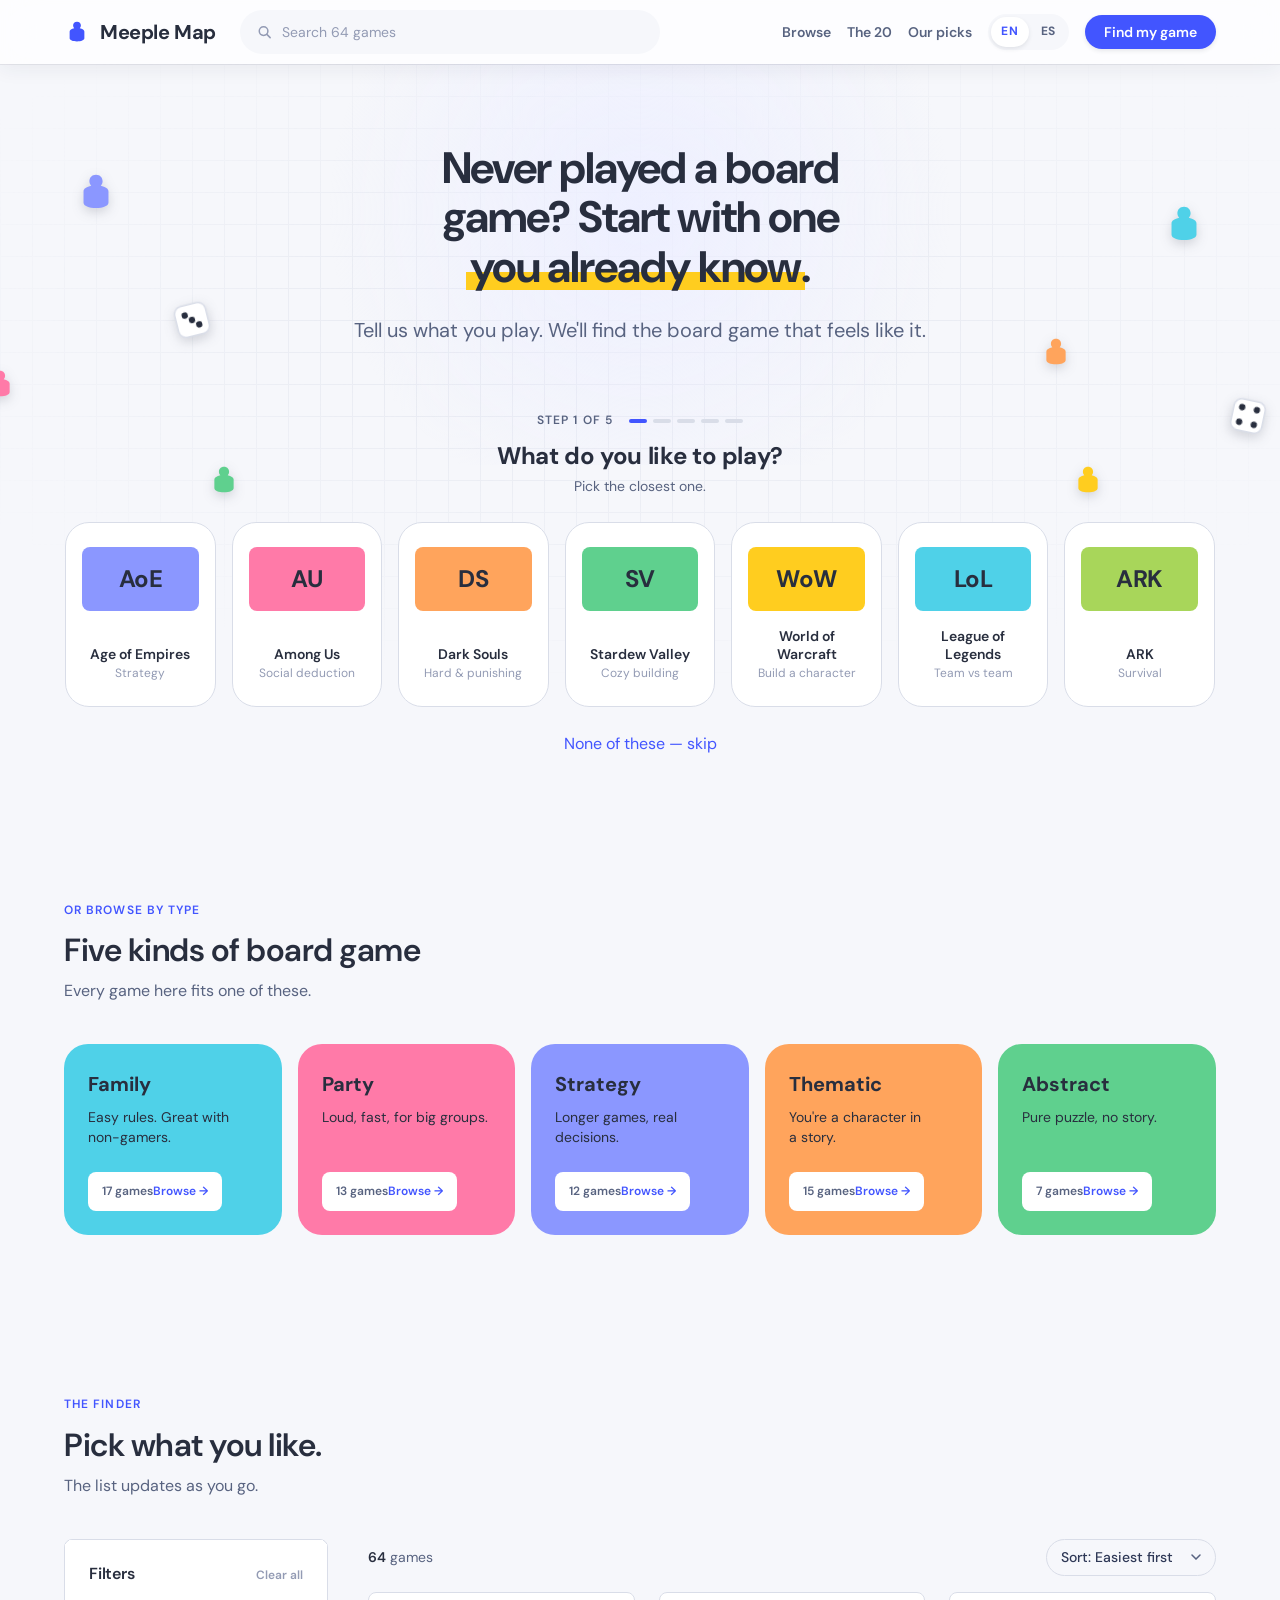
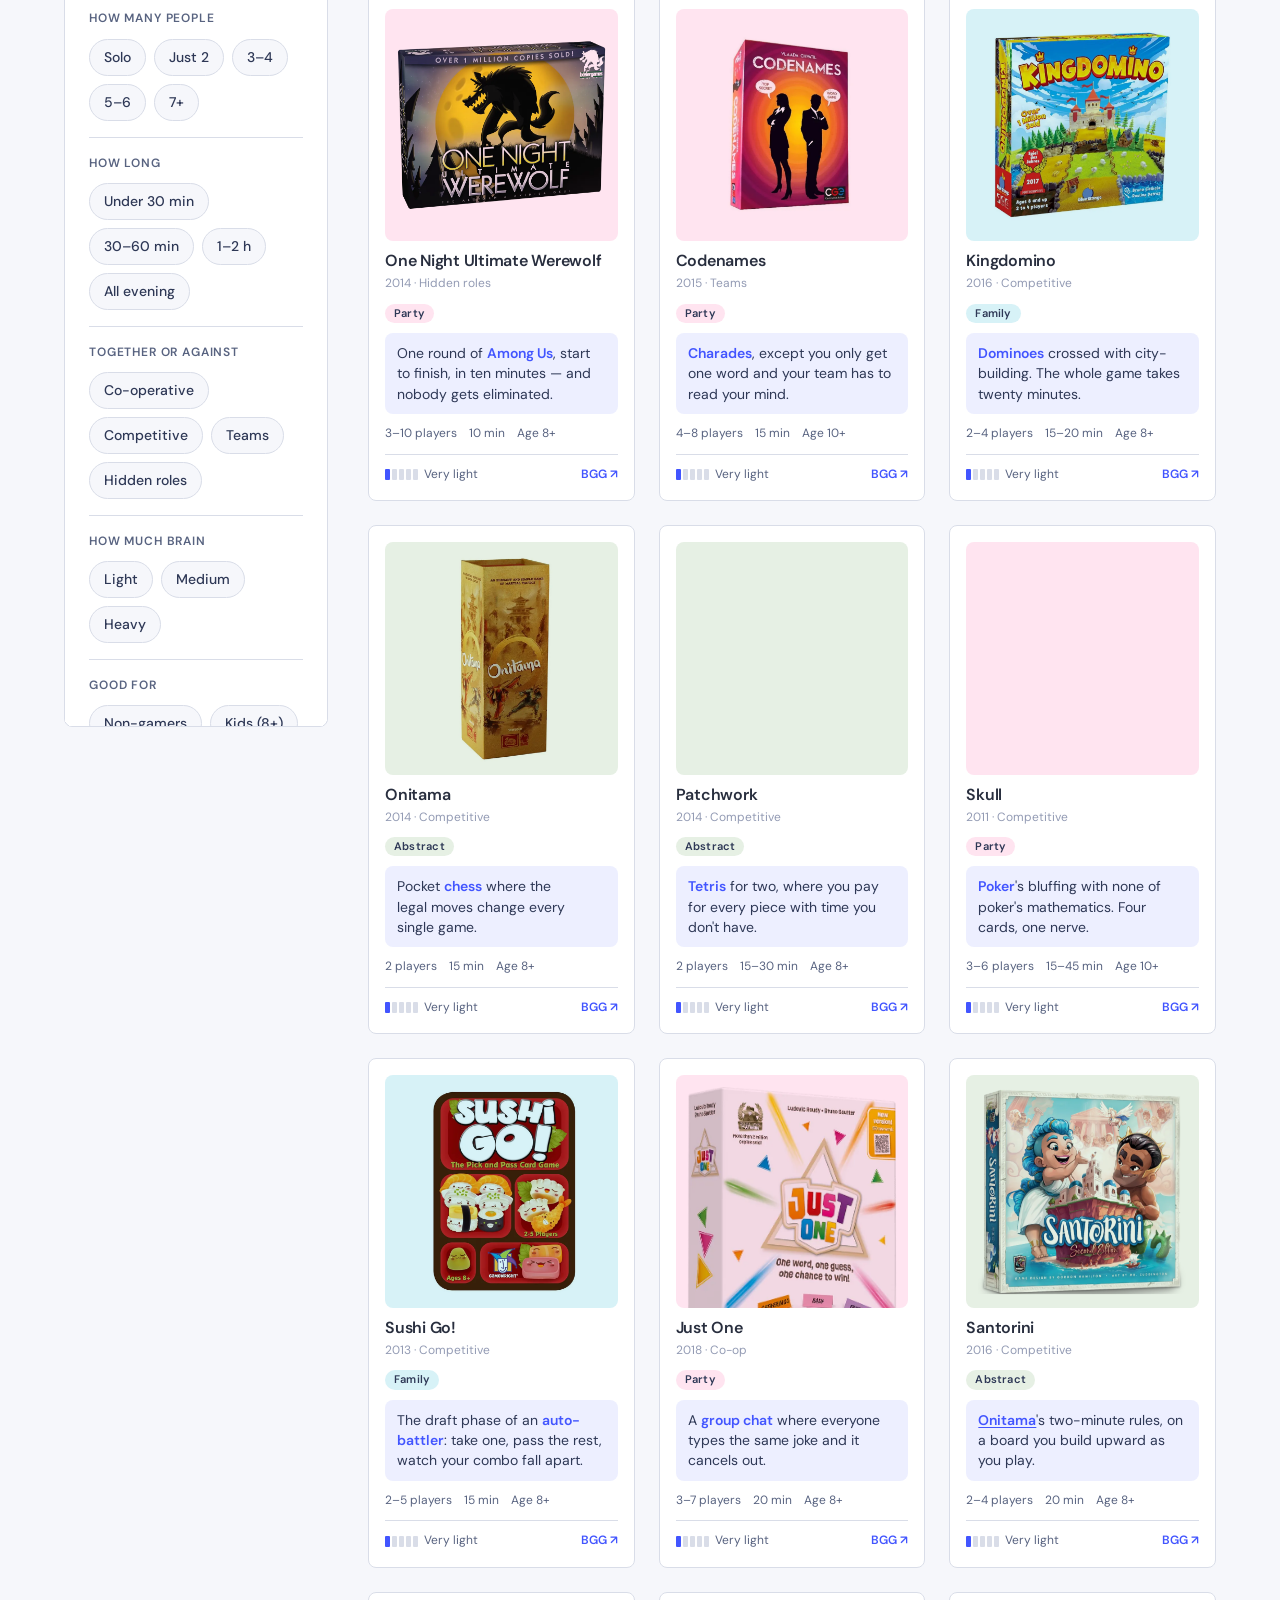
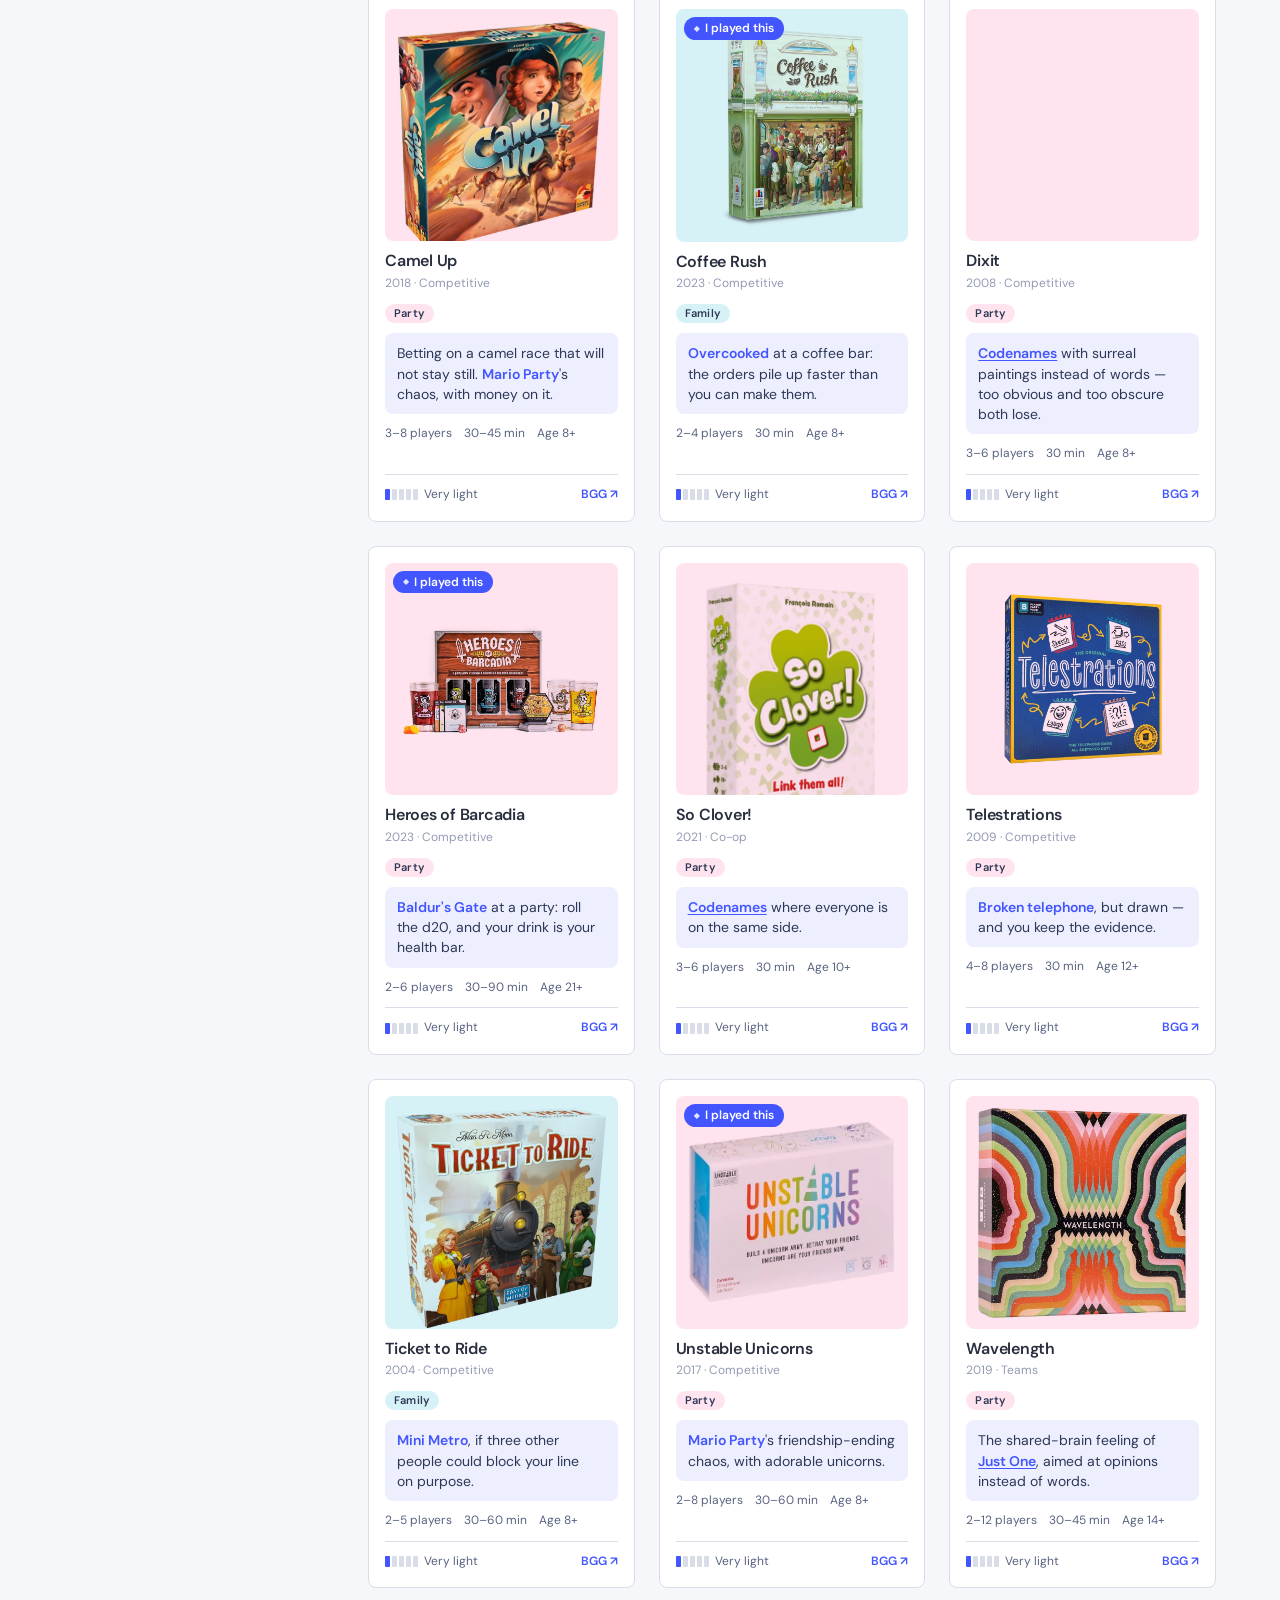
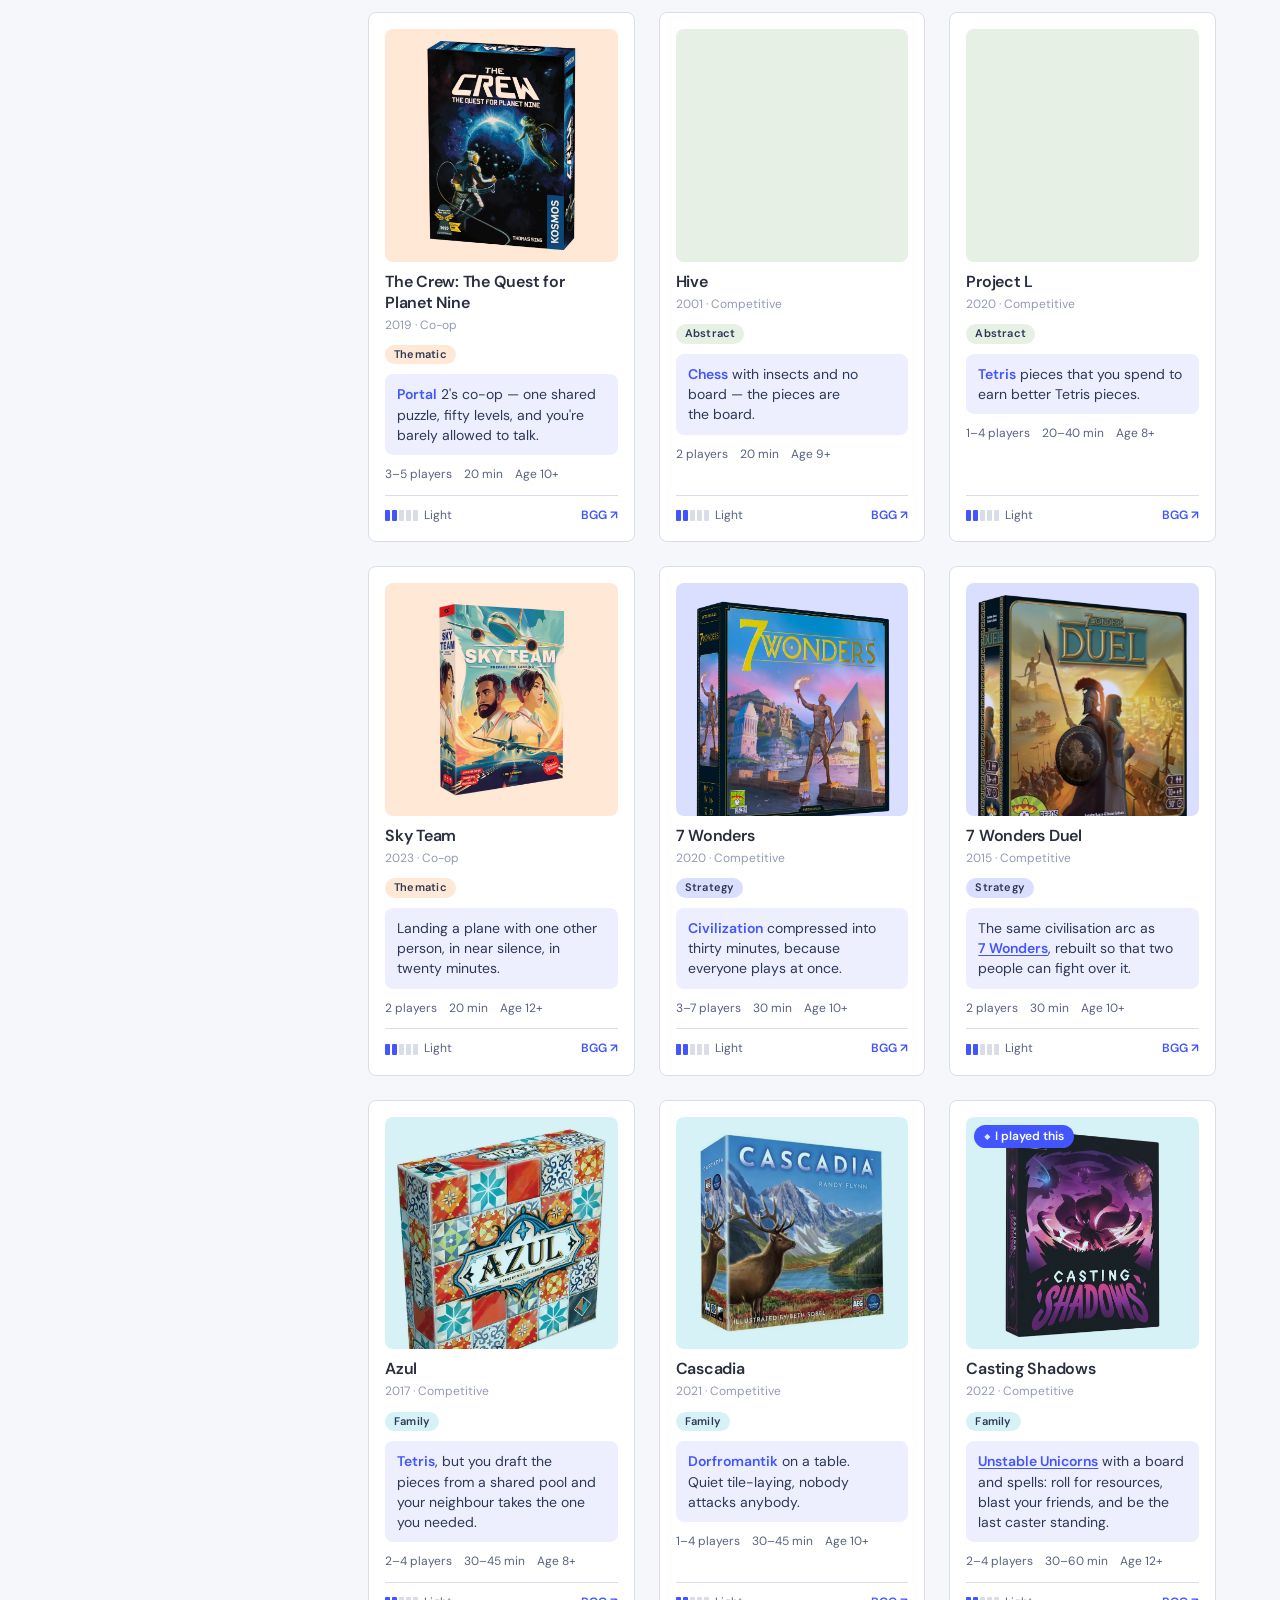
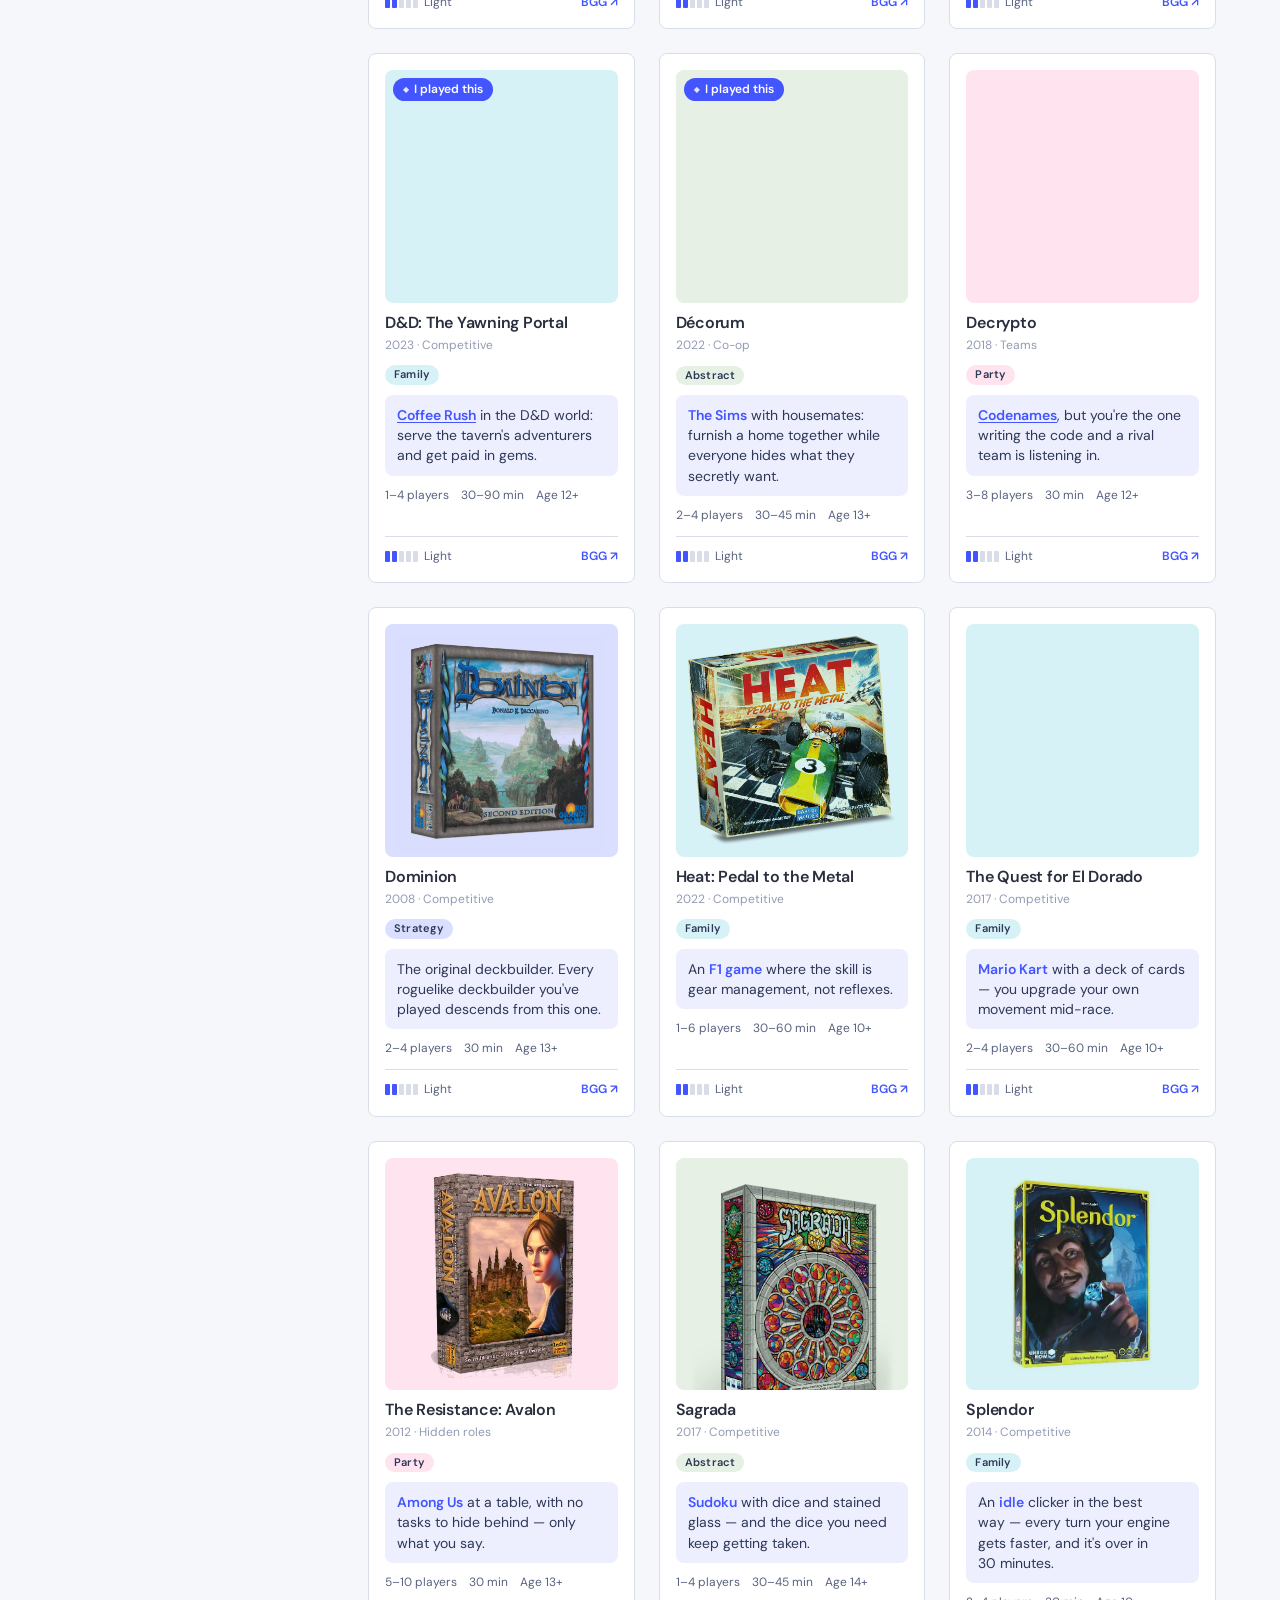
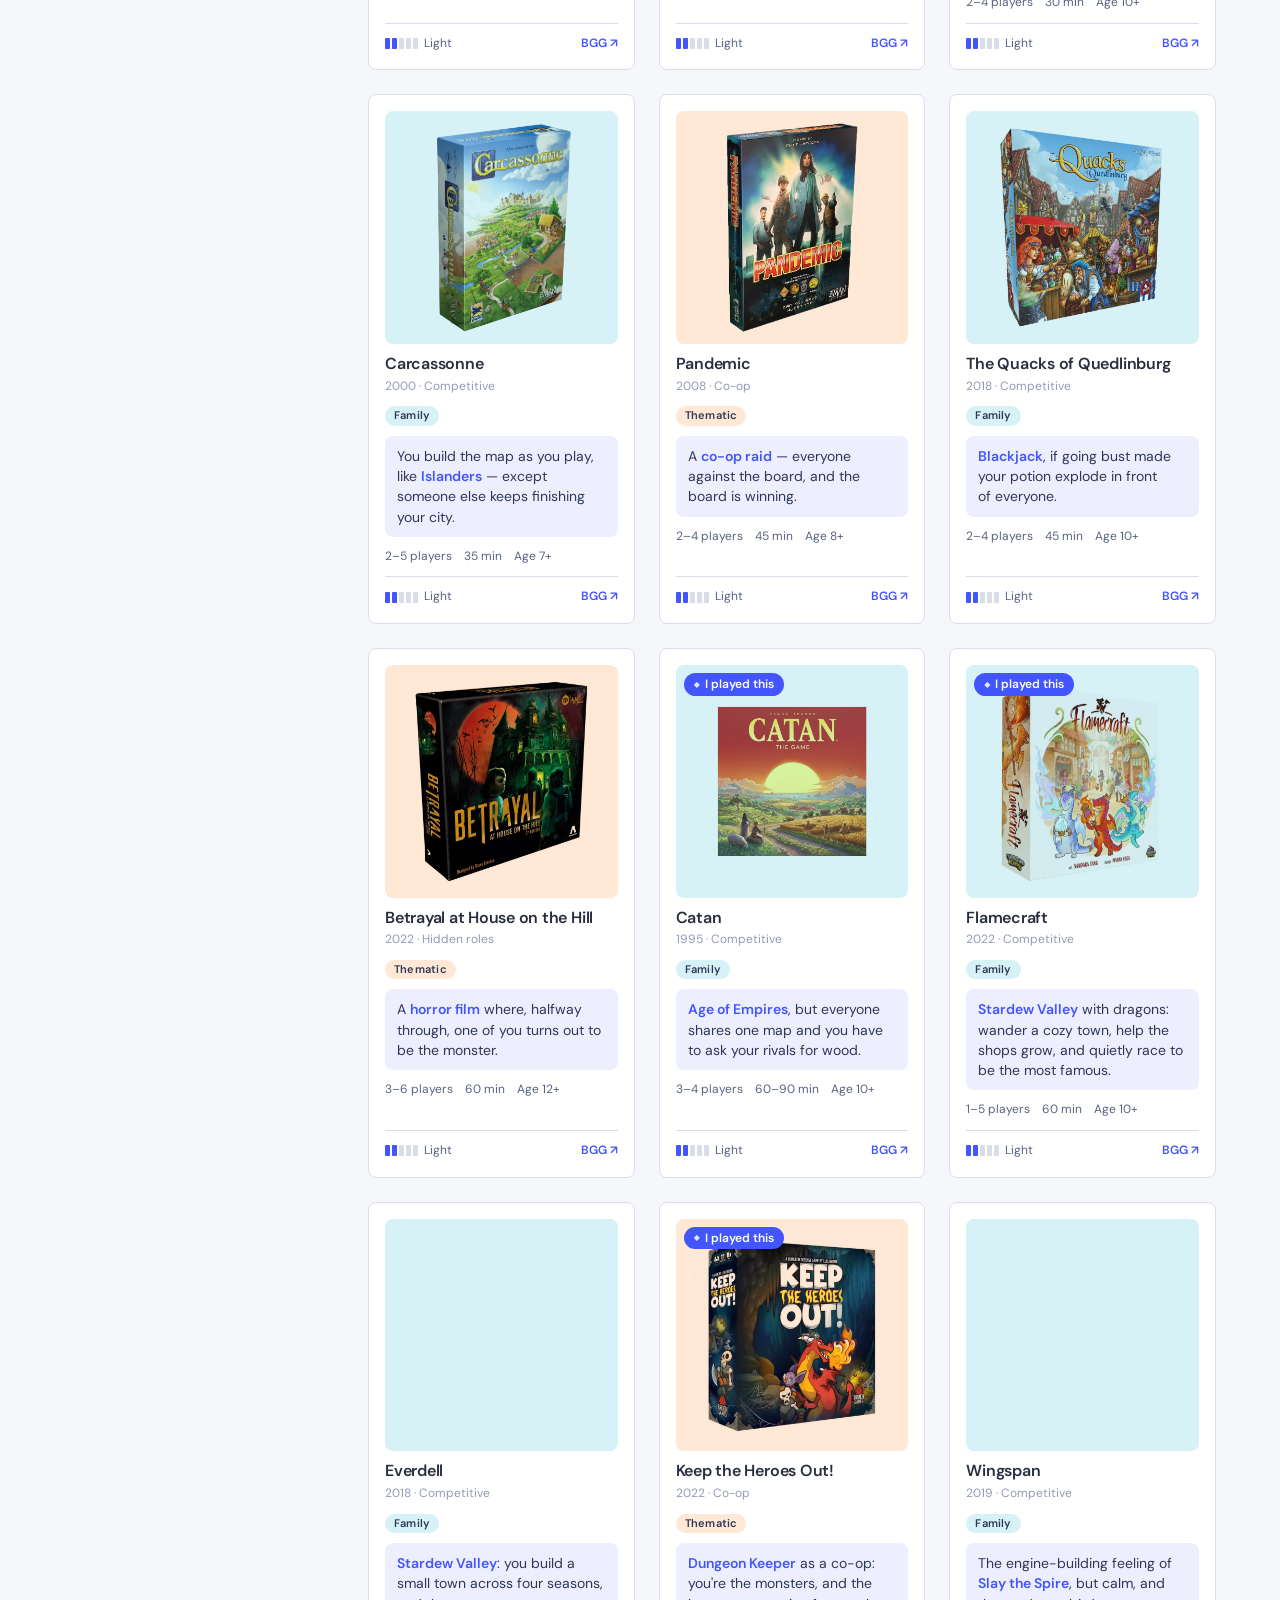
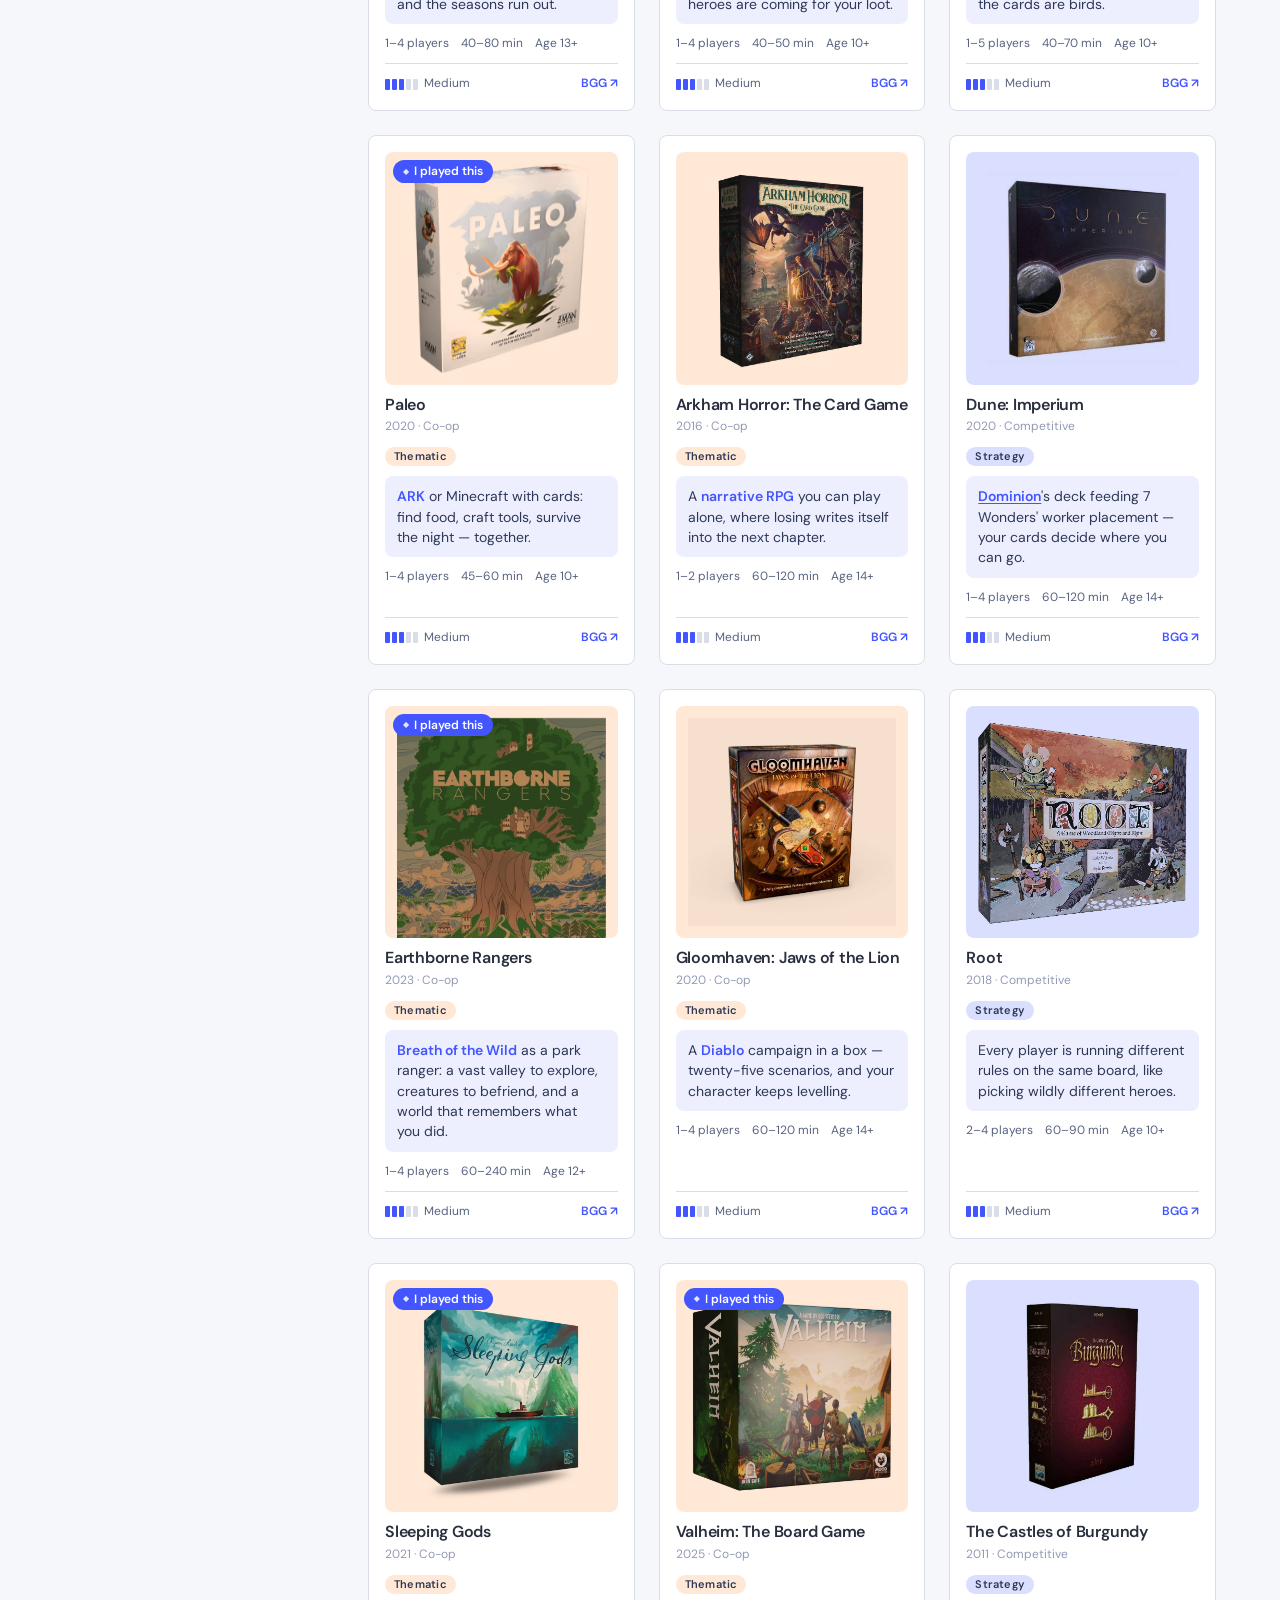
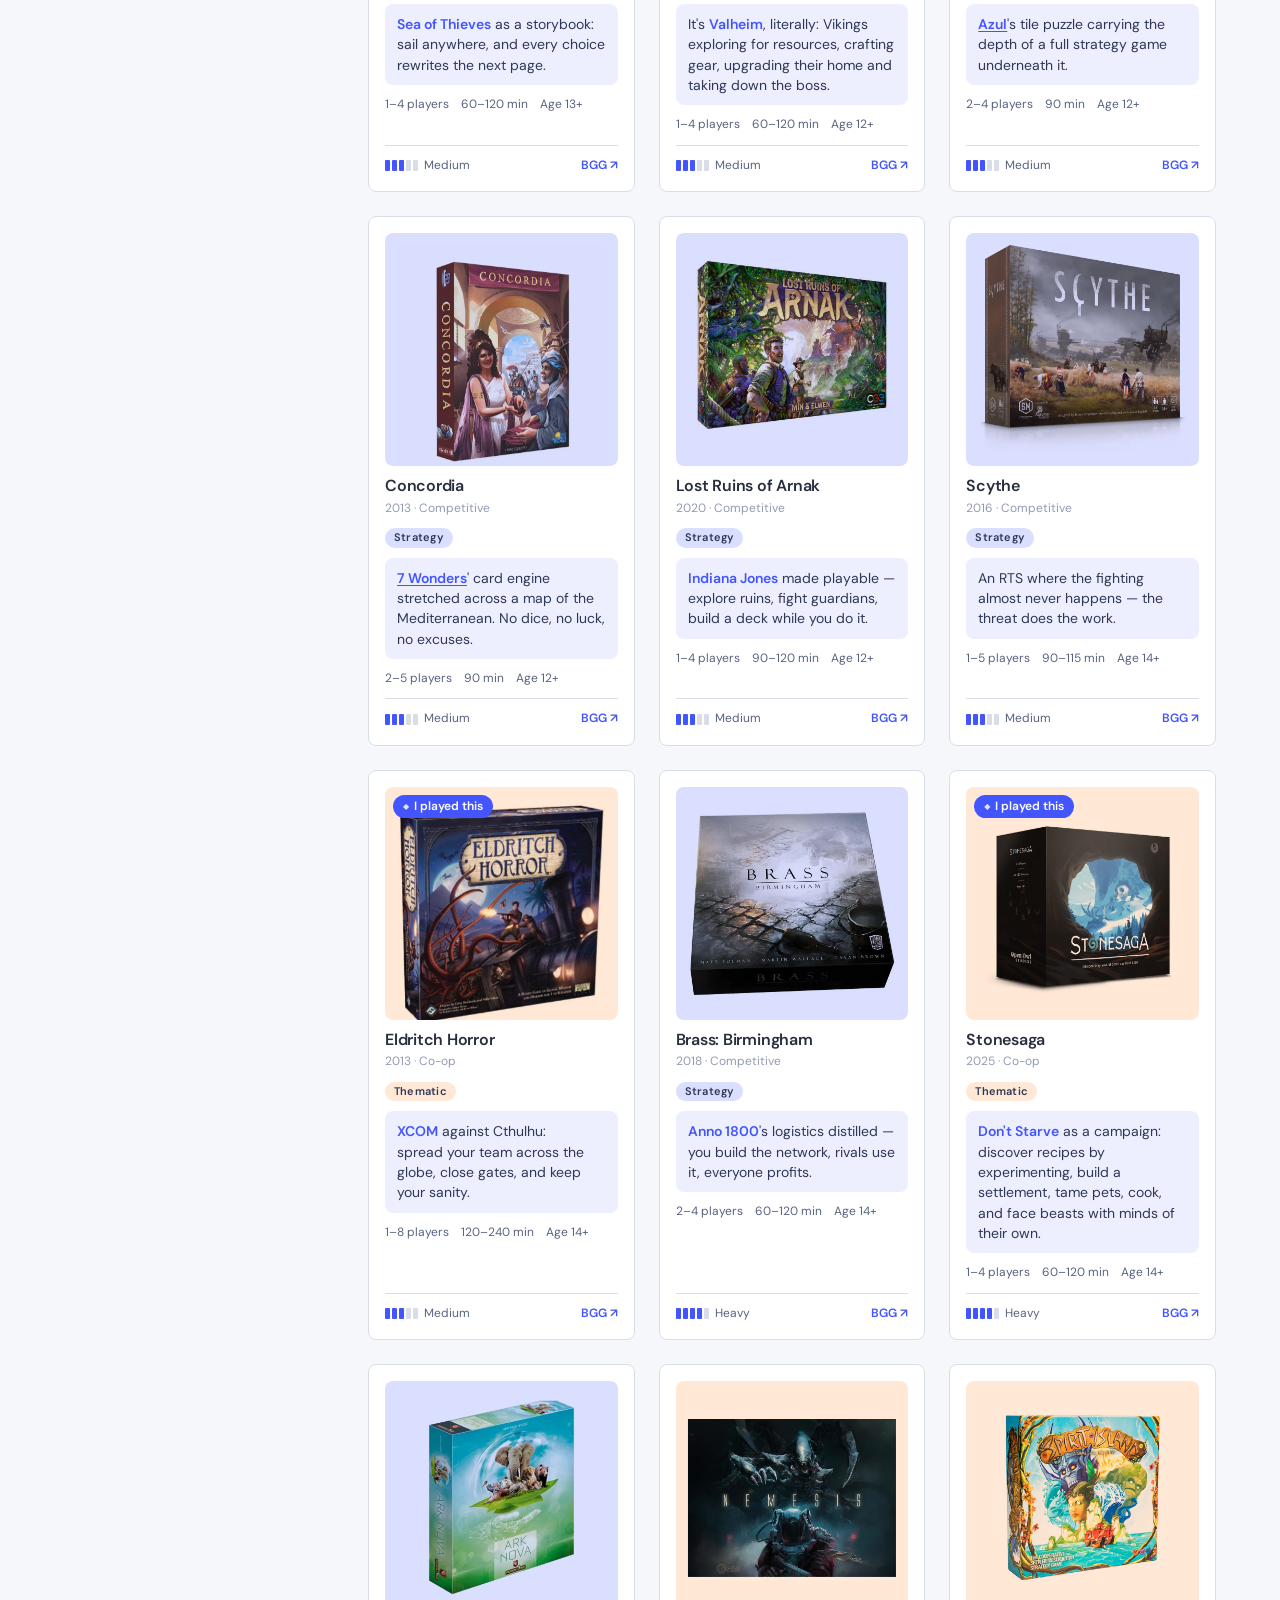
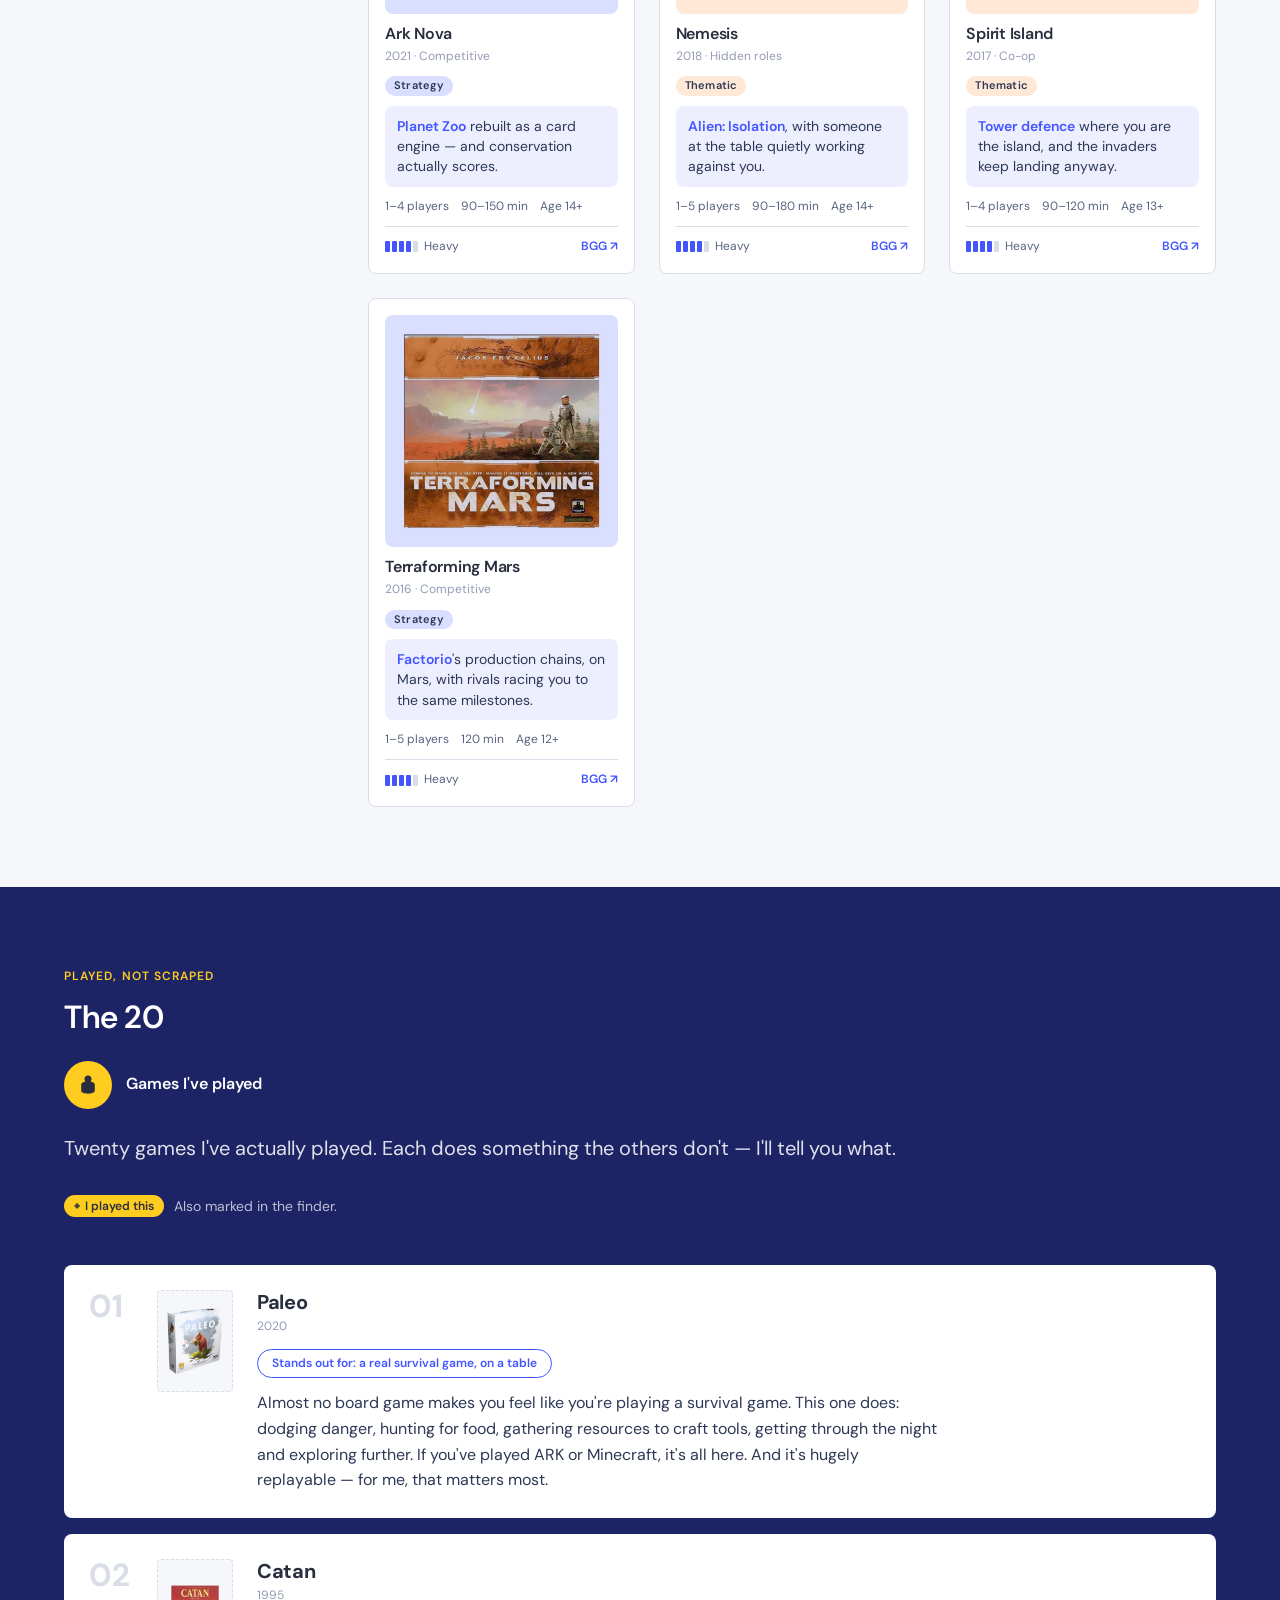
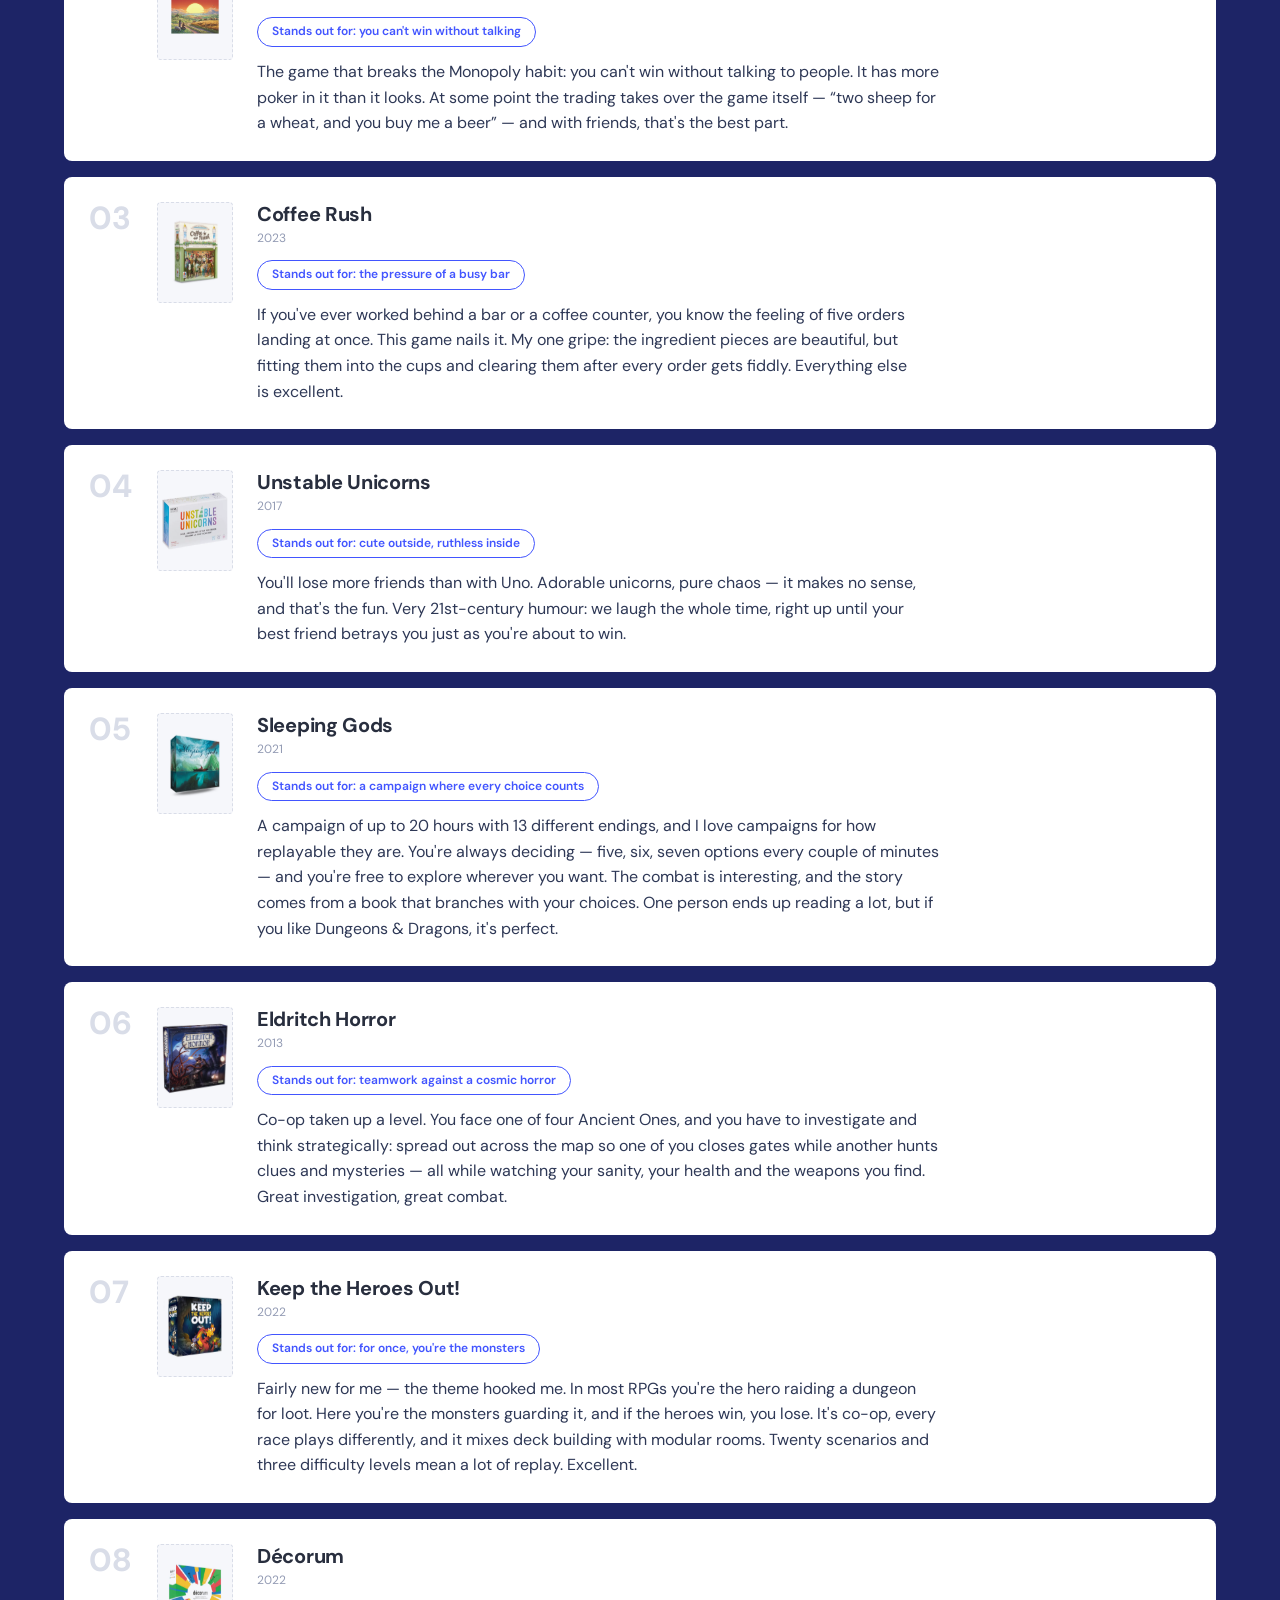
==== commit 132bfd21: "Add Valheim and Casting Shadows; two-answer step 4; Luchi approves - The 20 reaches 15: Valheim: The" ====
--- a/index.html
+++ b/index.html
@@ -4,7 +4,7 @@
 <meta charset="utf-8">
 <meta name="viewport" content="width=device-width, initial-scale=1">
 <title>Meeple Map — Find your first board game</title>
-<meta name="description" content="Tell us what you play and find the board game that feels like it. 62 hand-picked games for beginners.">
+<meta name="description" content="Tell us what you play and find the board game that feels like it. 64 hand-picked games for beginners.">
 <meta name="theme-color" content="#4255ff">
 <link rel="icon" href="data:image/svg+xml,%3Csvg xmlns='http://www.w3.org/2000/svg' viewBox='0 0 24 24'%3E%3Cpath d='M12 2.6c-2.2 0-3.6 1.6-3.6 3.5 0 1 .4 1.8 1 2.5-2.4.5-4.2 1.6-4.2 3v6.2c0 1.7 3 2.9 6.8 2.9s6.8-1.2 6.8-2.9v-6.2c0-1.4-1.8-2.5-4.2-3 .6-.7 1-1.5 1-2.5 0-1.9-1.4-3.5-3.6-3.5Z' fill='%234255ff'/%3E%3C/svg%3E">
 <link rel="preconnect" href="https://fonts.googleapis.com">
@@ -28,7 +28,7 @@
         <path d="M10.5 10.5 14 14" stroke="#939bb4" stroke-width="1.6" stroke-linecap="round"/>
       </svg>
       <span class="sr-only" data-i18n="search.label">Search games by name</span>
-      <input type="search" id="search" placeholder="Search 62 games" autocomplete="off" data-i18n-attr="placeholder:search.ph">
+      <input type="search" id="search" placeholder="Search 64 games" autocomplete="off" data-i18n-attr="placeholder:search.ph">
     </label>
     <nav class="nav__right" aria-label="Sections" data-i18n-attr="aria-label:nav.sections">
       <a class="nav__link" href="#finder" data-i18n="nav.browse">Browse</a>
@@ -166,7 +166,7 @@
 <footer class="foot">
   <div class="rail">
     <div class="foot__cols">
-      <div><h4 data-i18n="foot.find">Find a game</h4><ul><li><a href="#quiz" data-i18n="foot.quiz">Take the quiz</a></li><li><a href="#finder" data-i18n="foot.all">Browse all 62</a></li><li><a href="#twenty" data-i18n="foot.twenty">The 20</a></li><li><a href="#picks" data-i18n="foot.picks">Editorial picks</a></li></ul></div>
+      <div><h4 data-i18n="foot.find">Find a game</h4><ul><li><a href="#quiz" data-i18n="foot.quiz">Take the quiz</a></li><li><a href="#finder" data-i18n="foot.all">Browse all 64</a></li><li><a href="#twenty" data-i18n="foot.twenty">The 20</a></li><li><a href="#picks" data-i18n="foot.picks">Editorial picks</a></li></ul></div>
       <div><h4 data-i18n="foot.bycat">By category</h4><ul id="foot-cats"></ul></div>
       <div><h4 data-i18n="foot.about">About</h4><ul><li><a href="https://tierra.dk" target="_blank" rel="noopener">tierra.dk ↗</a></li><li><a href="https://boardgamegeek.com" target="_blank" rel="noopener">BoardGameGeek ↗</a></li></ul></div>
     </div>
--- a/assets/css/site.css
+++ b/assets/css/site.css
@@ -402,7 +402,17 @@
   padding:3px 10px; font-size:var(--t-caption); font-weight:600; line-height:1.4;
 }
 .tag-played::before{content:"◆"; font-size:8px; opacity:.85}
-.game .tag-played{position:absolute; top:24px; left:24px; z-index:2}
+.game .marks{position:absolute; top:24px; left:24px; z-index:2; display:flex; flex-direction:column; align-items:flex-start; gap:6px}
+
+/* A friend's seal of approval — a rubber stamp, deliberately a little crooked. */
+.tag-luchi{
+  display:inline-flex; align-items:center; gap:5px; vertical-align:middle;
+  background:var(--c-party); color:var(--ink); border-radius:var(--r-pill);
+  padding:3px 10px; font-size:var(--t-caption); font-weight:700; line-height:1.4;
+  transform:rotate(-3deg);
+}
+.tag-luchi::before{content:"✓"; font-size:11px; font-weight:800}
+.rec .tag-luchi{margin:12px 0 0 8px}
 
 /* ---------- Empty state ---------- */
 .empty{
@@ -695,7 +705,8 @@
   .game .like{grid-area:l}
   .game .facts{grid-area:f}
   .game .game__foot{grid-area:o}
-  .game .tag-played{top:8px; left:8px; font-size:10px; padding:2px 7px}
+  .game .marks{top:8px; left:8px; gap:4px}
+  .game .marks > span{font-size:10px; padding:2px 7px}
   .cats{grid-template-columns:1fr}
   .cat{min-height:0}
   .dlg__facts{grid-template-columns:1fr 1fr}
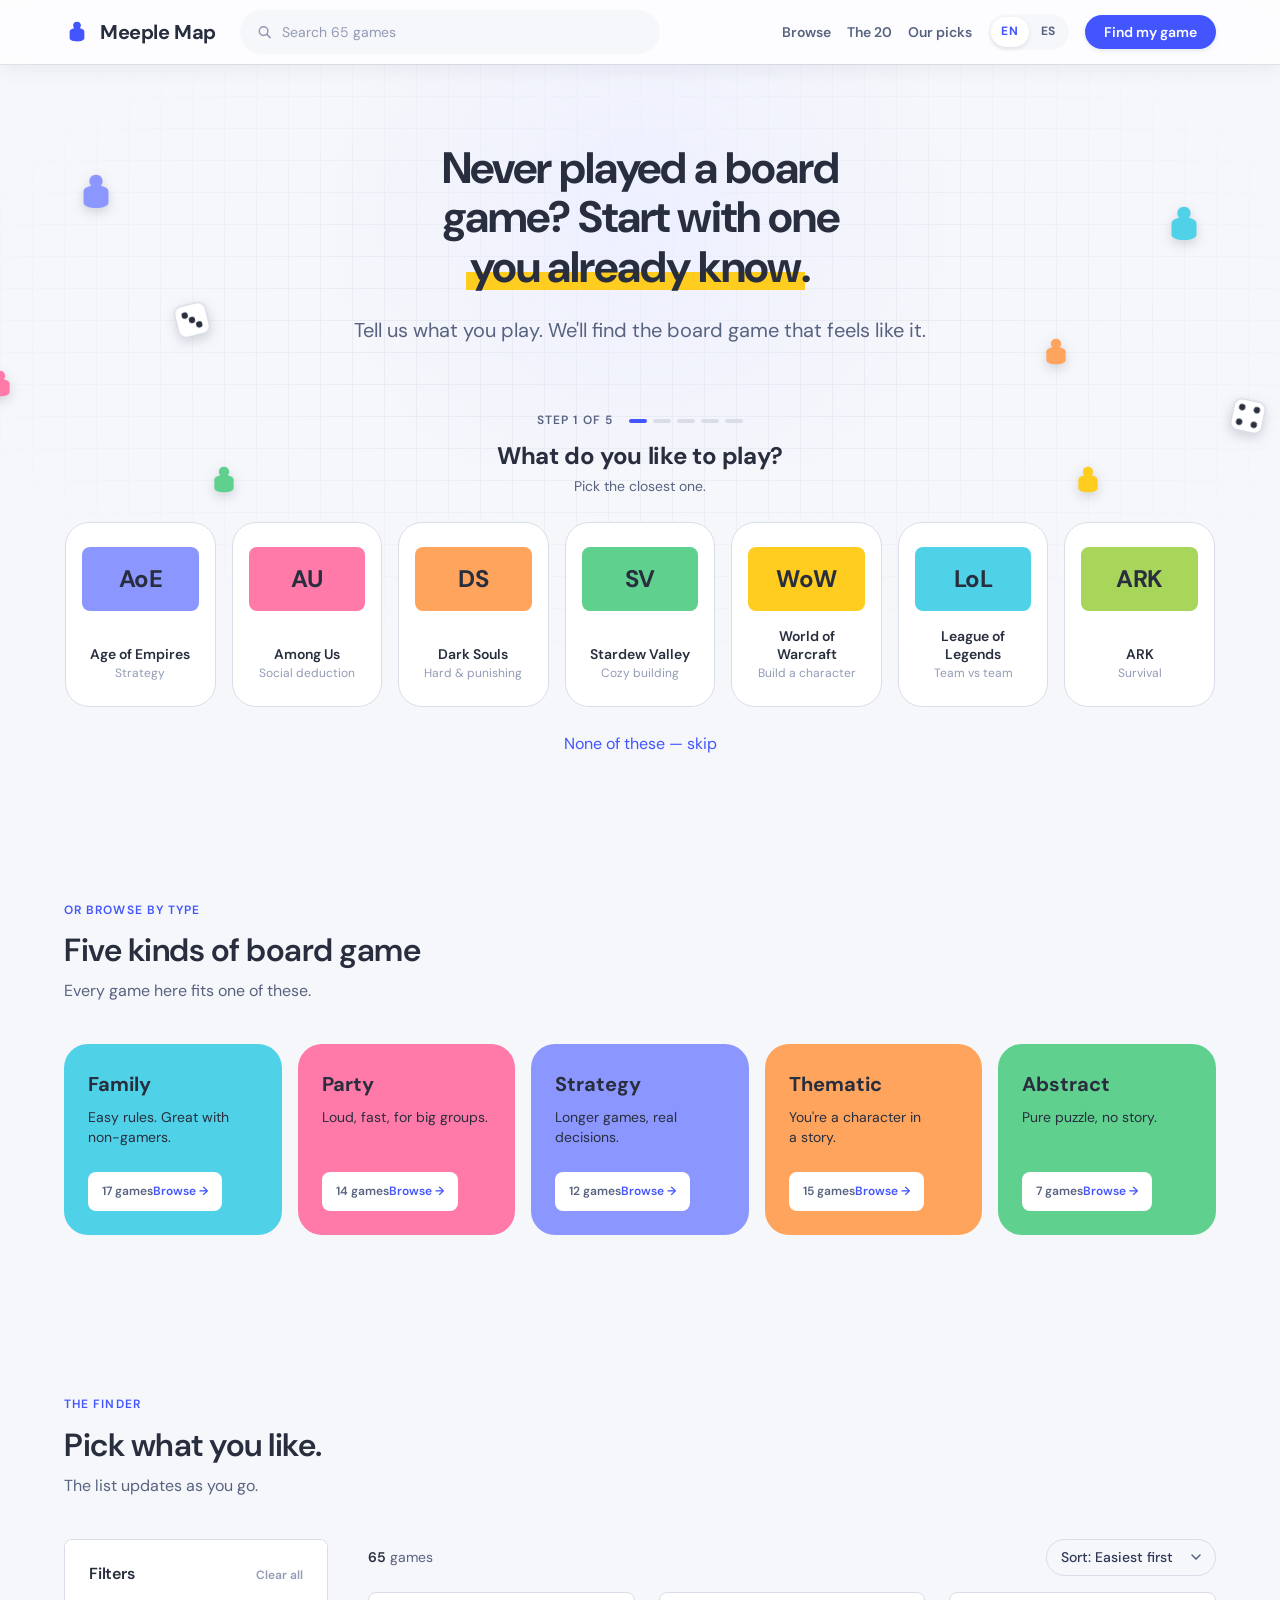
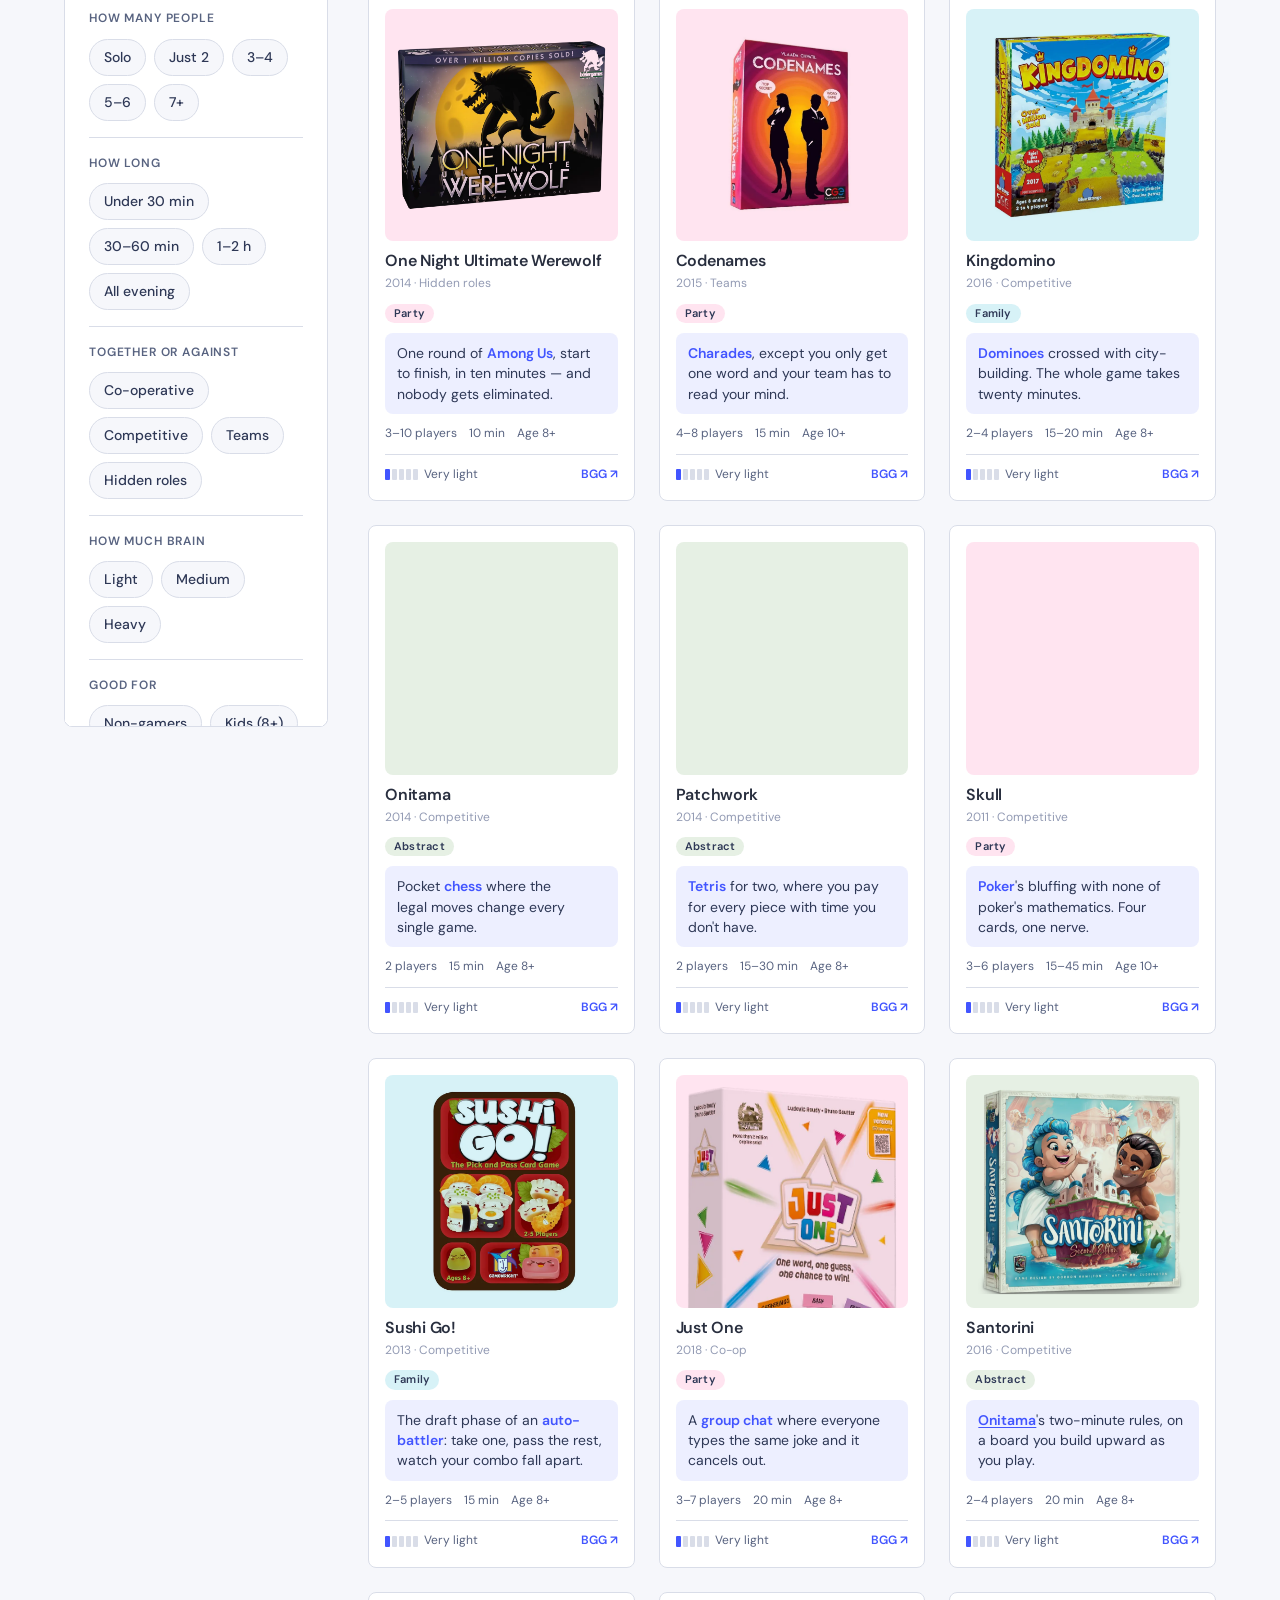
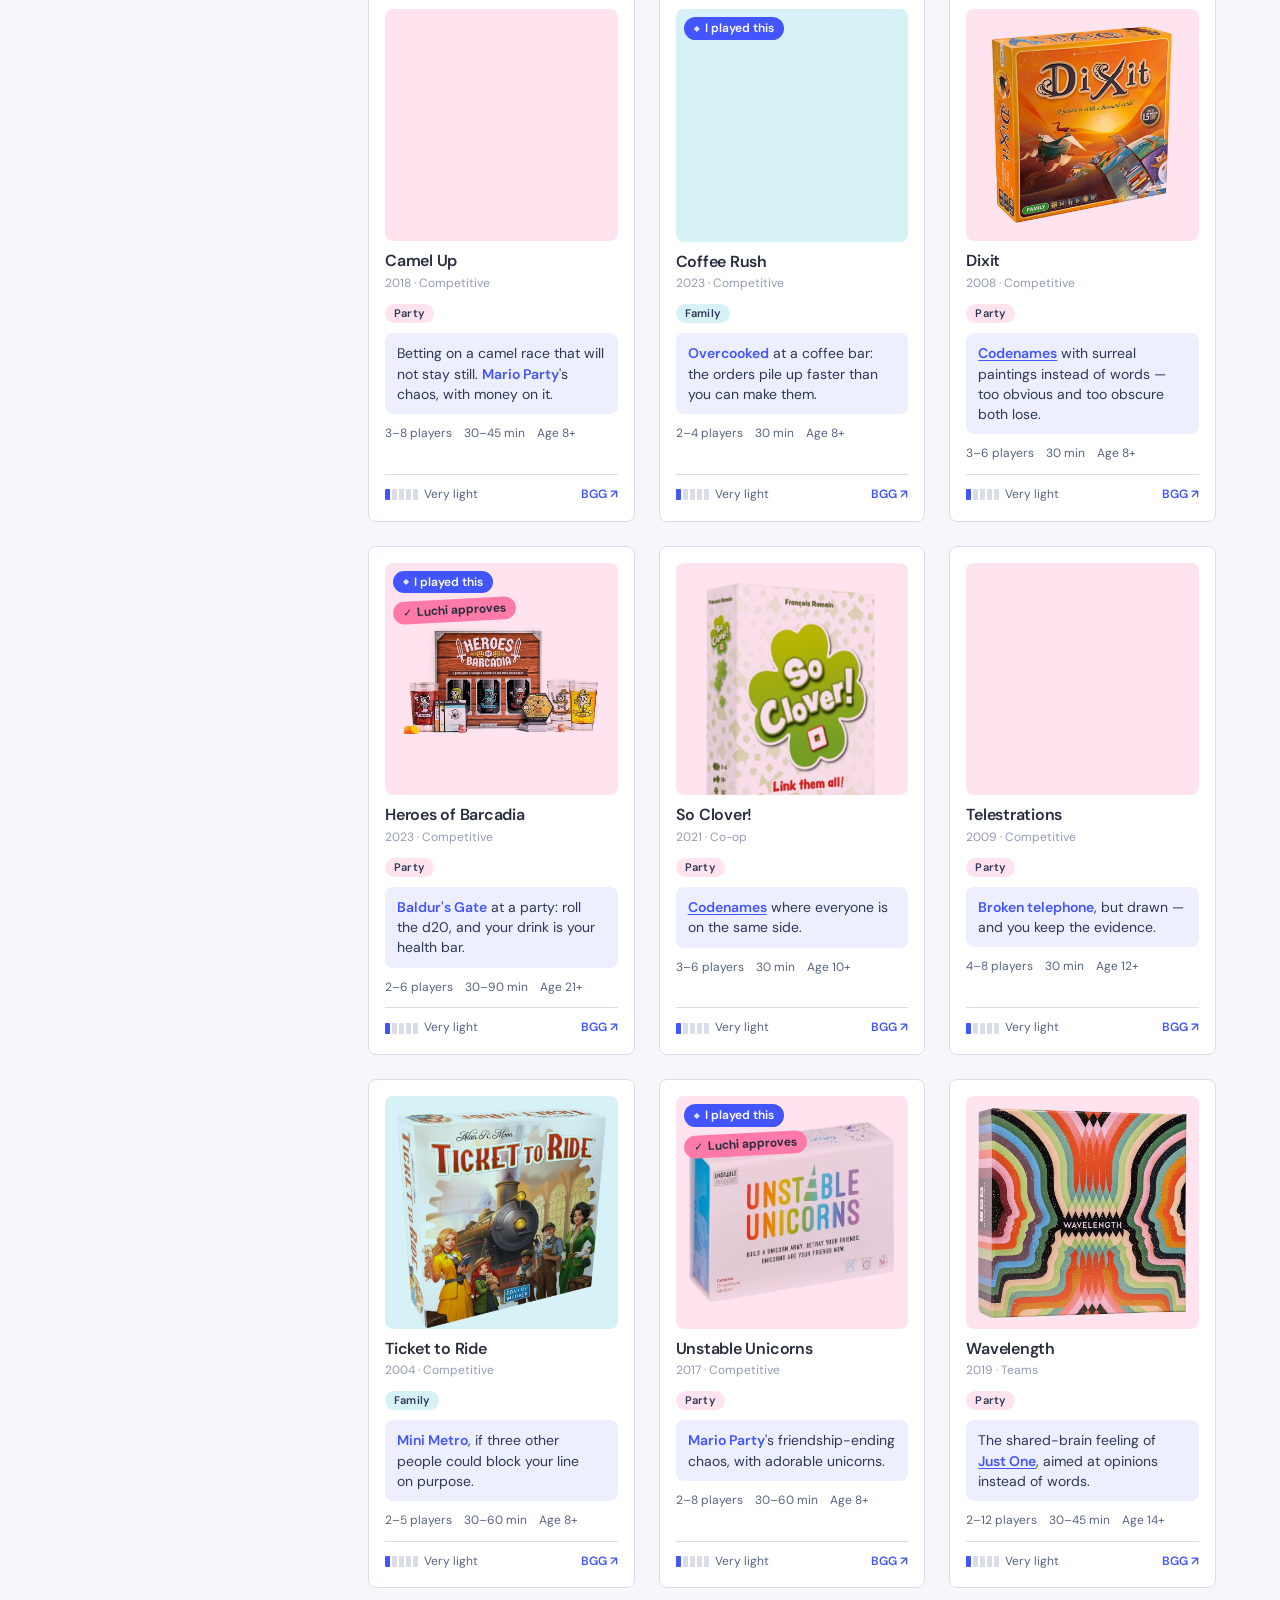
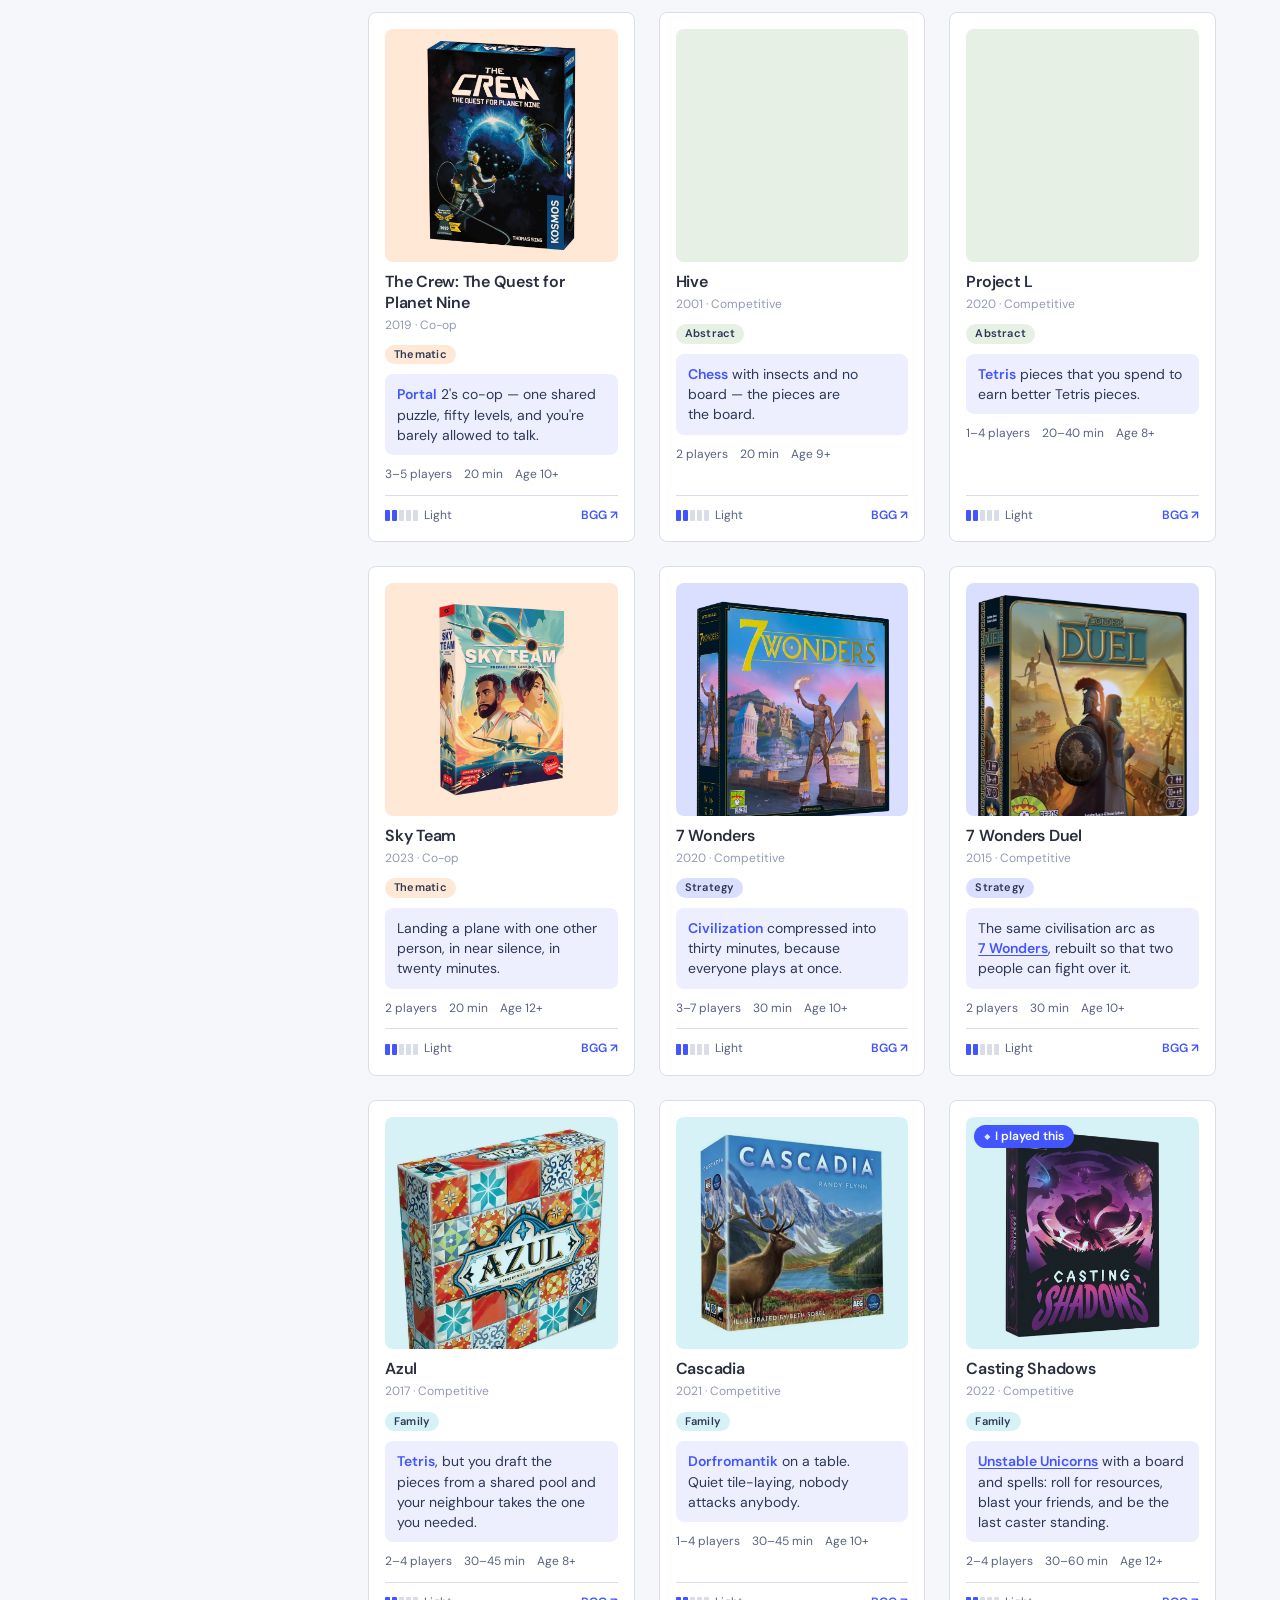
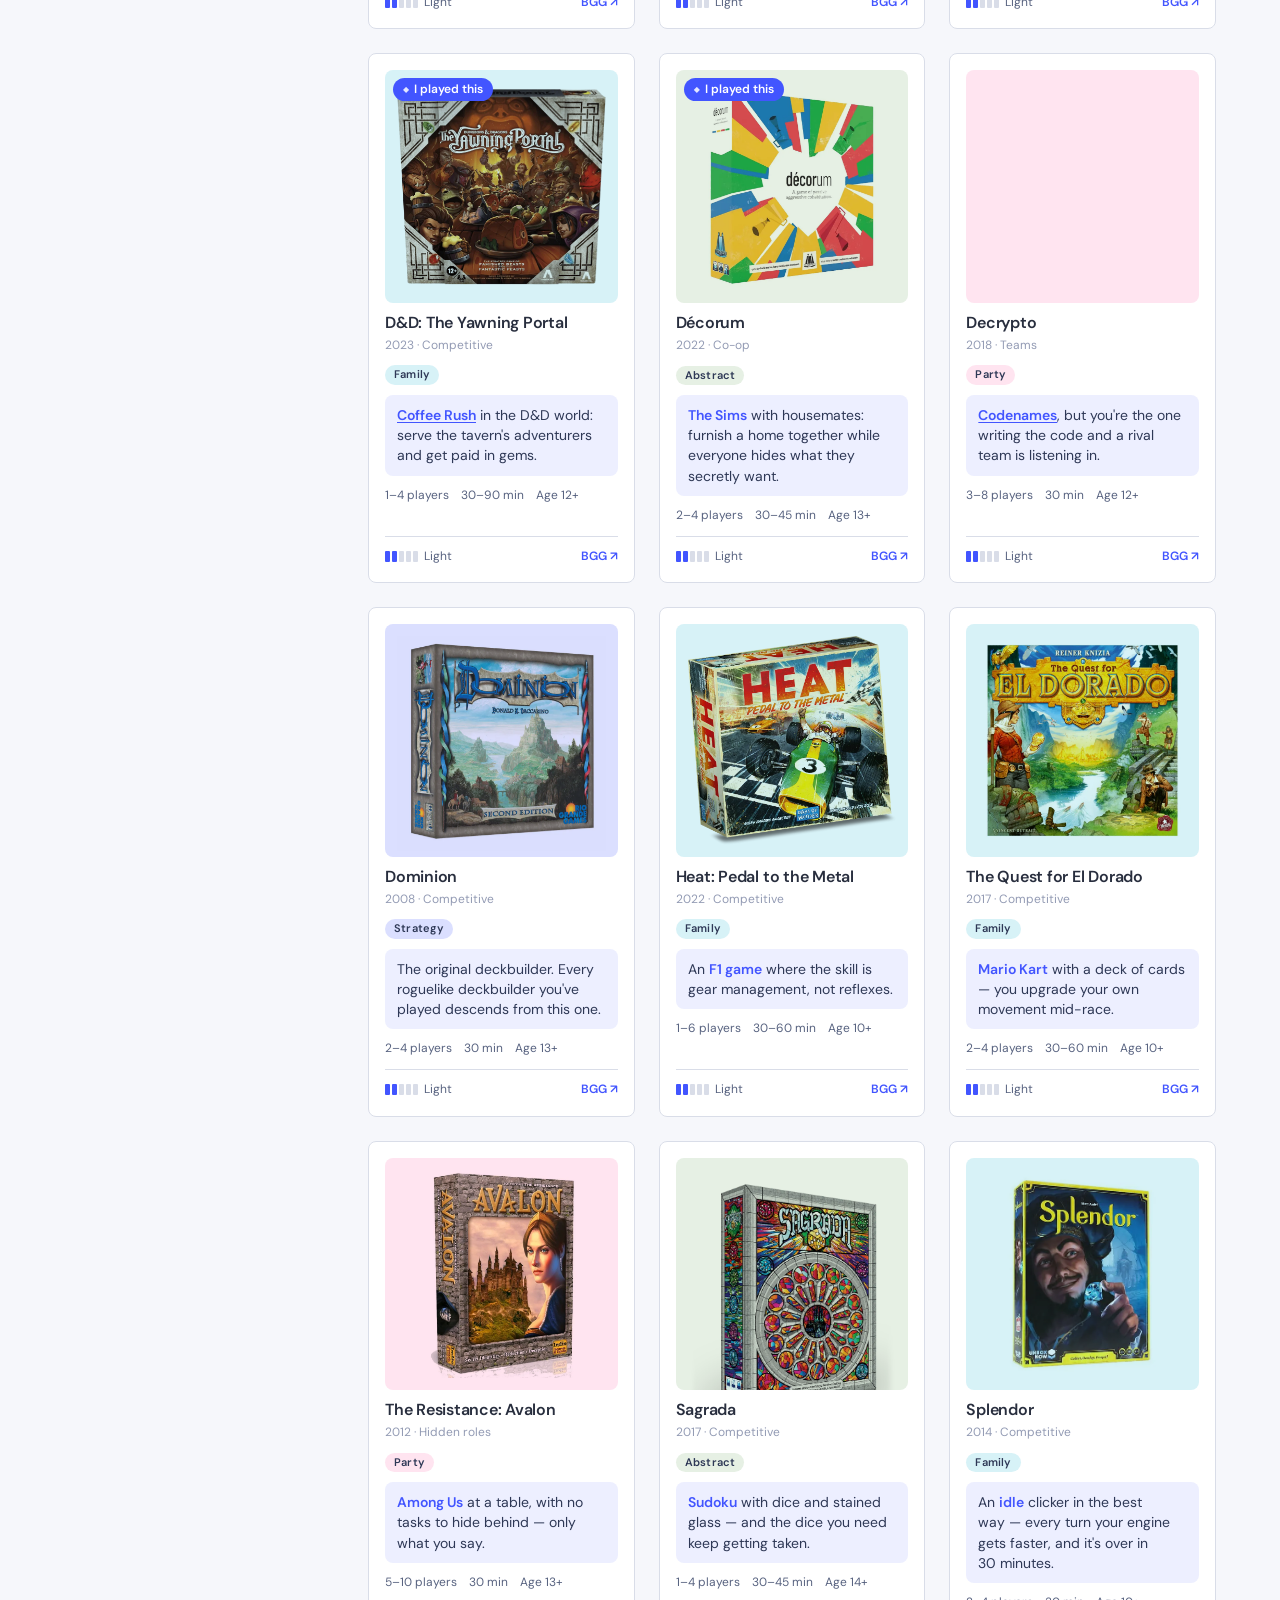
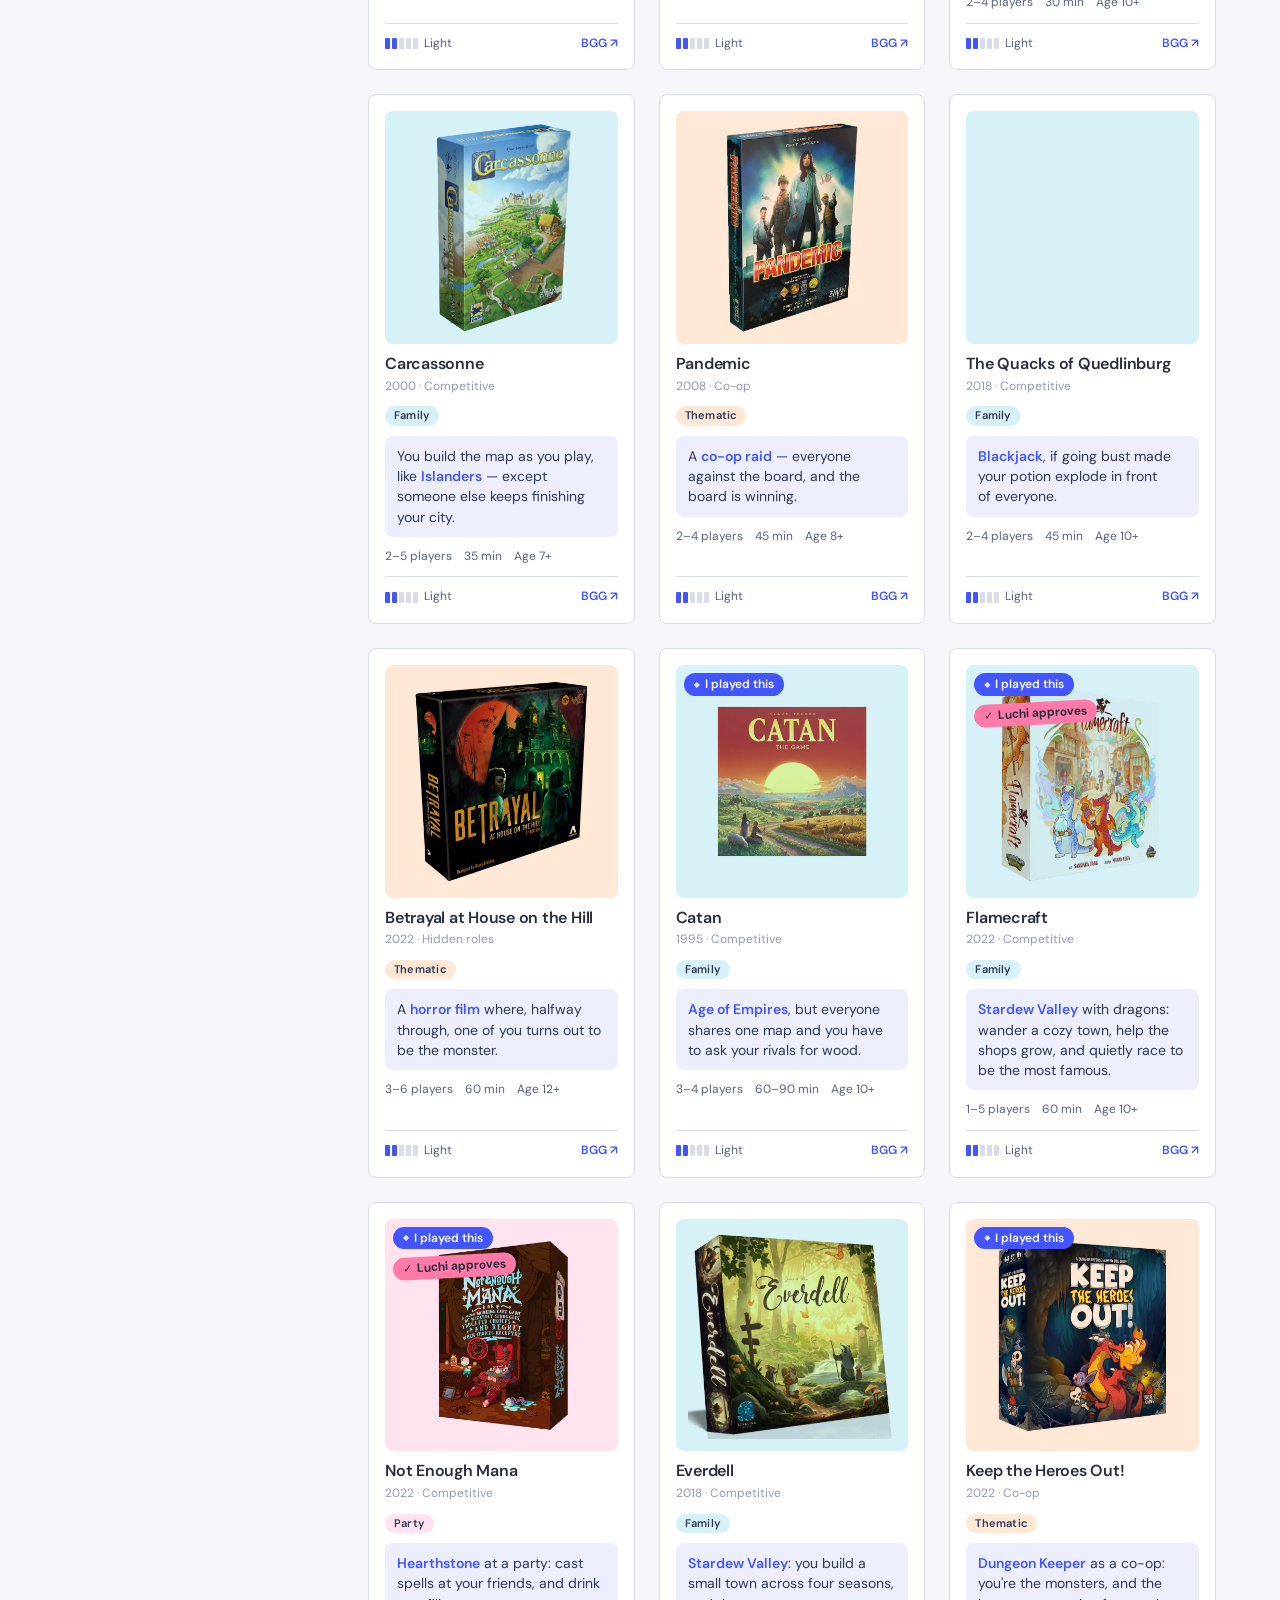
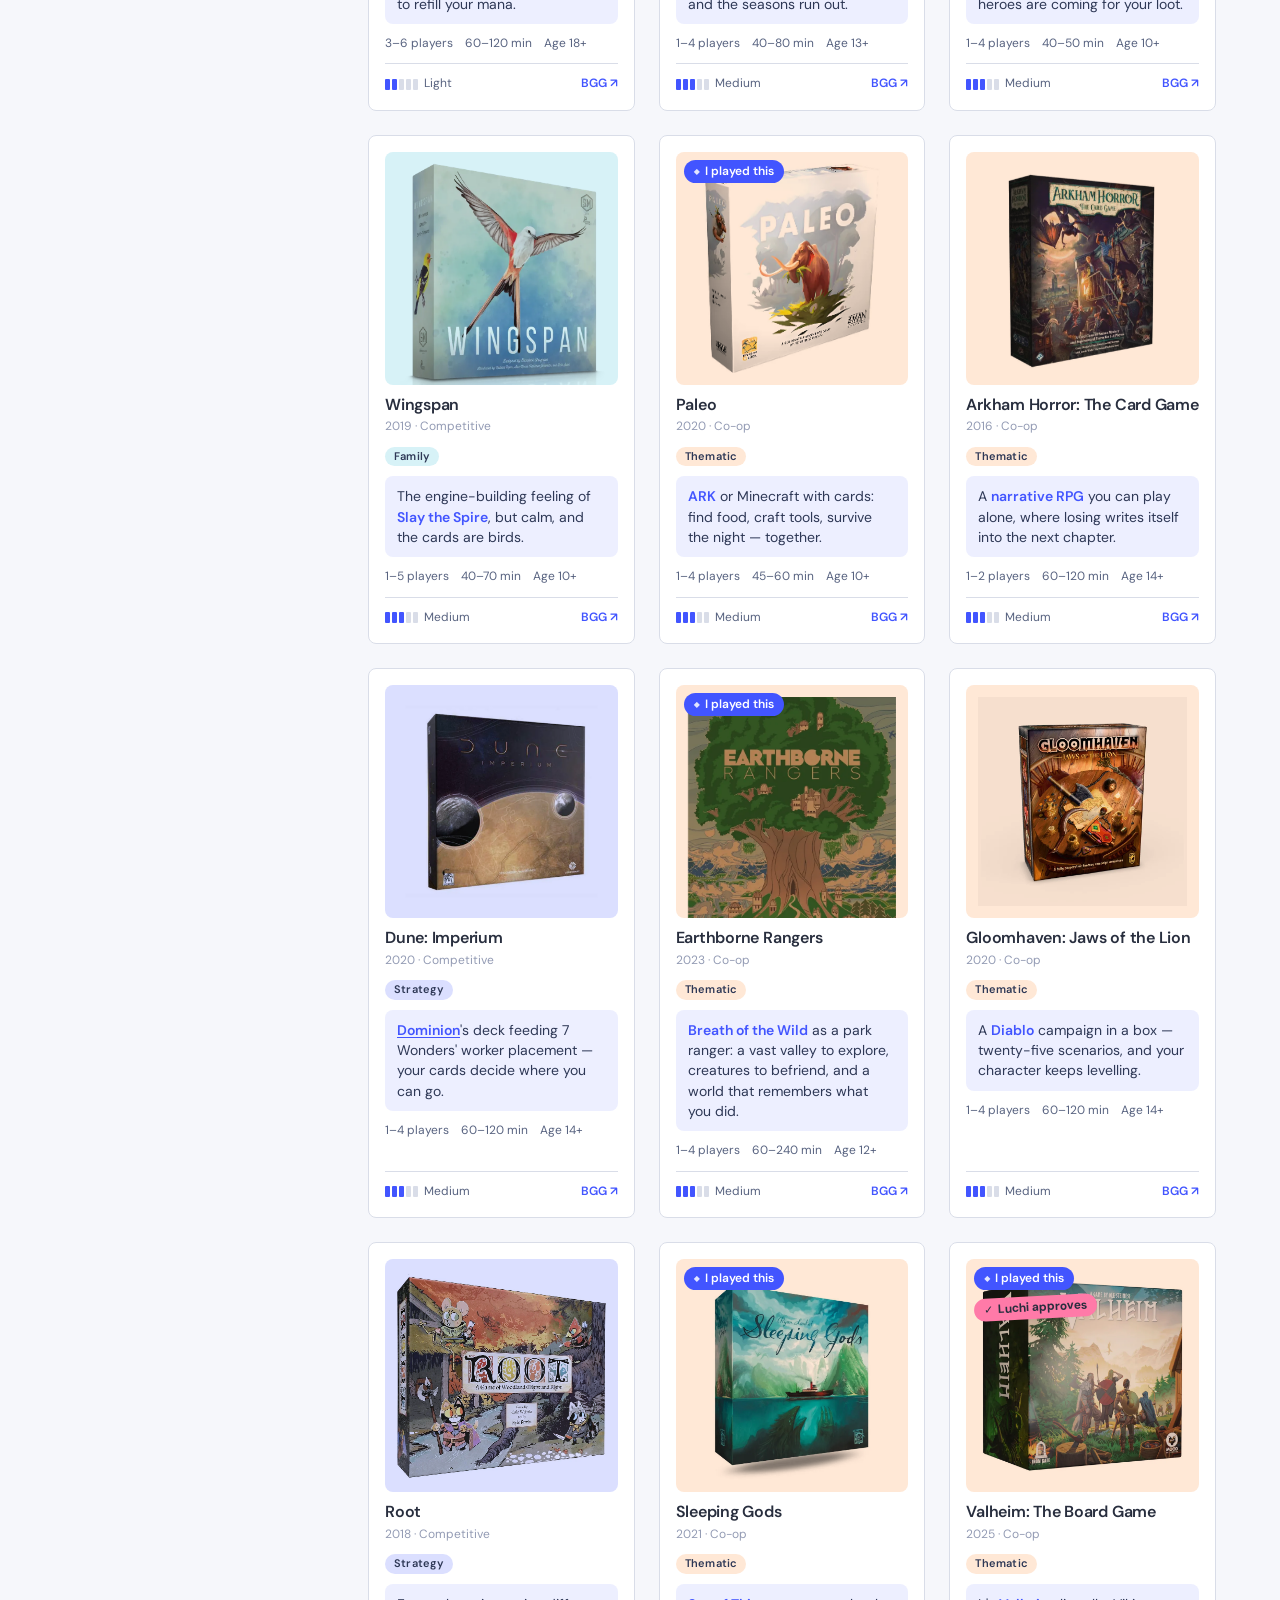
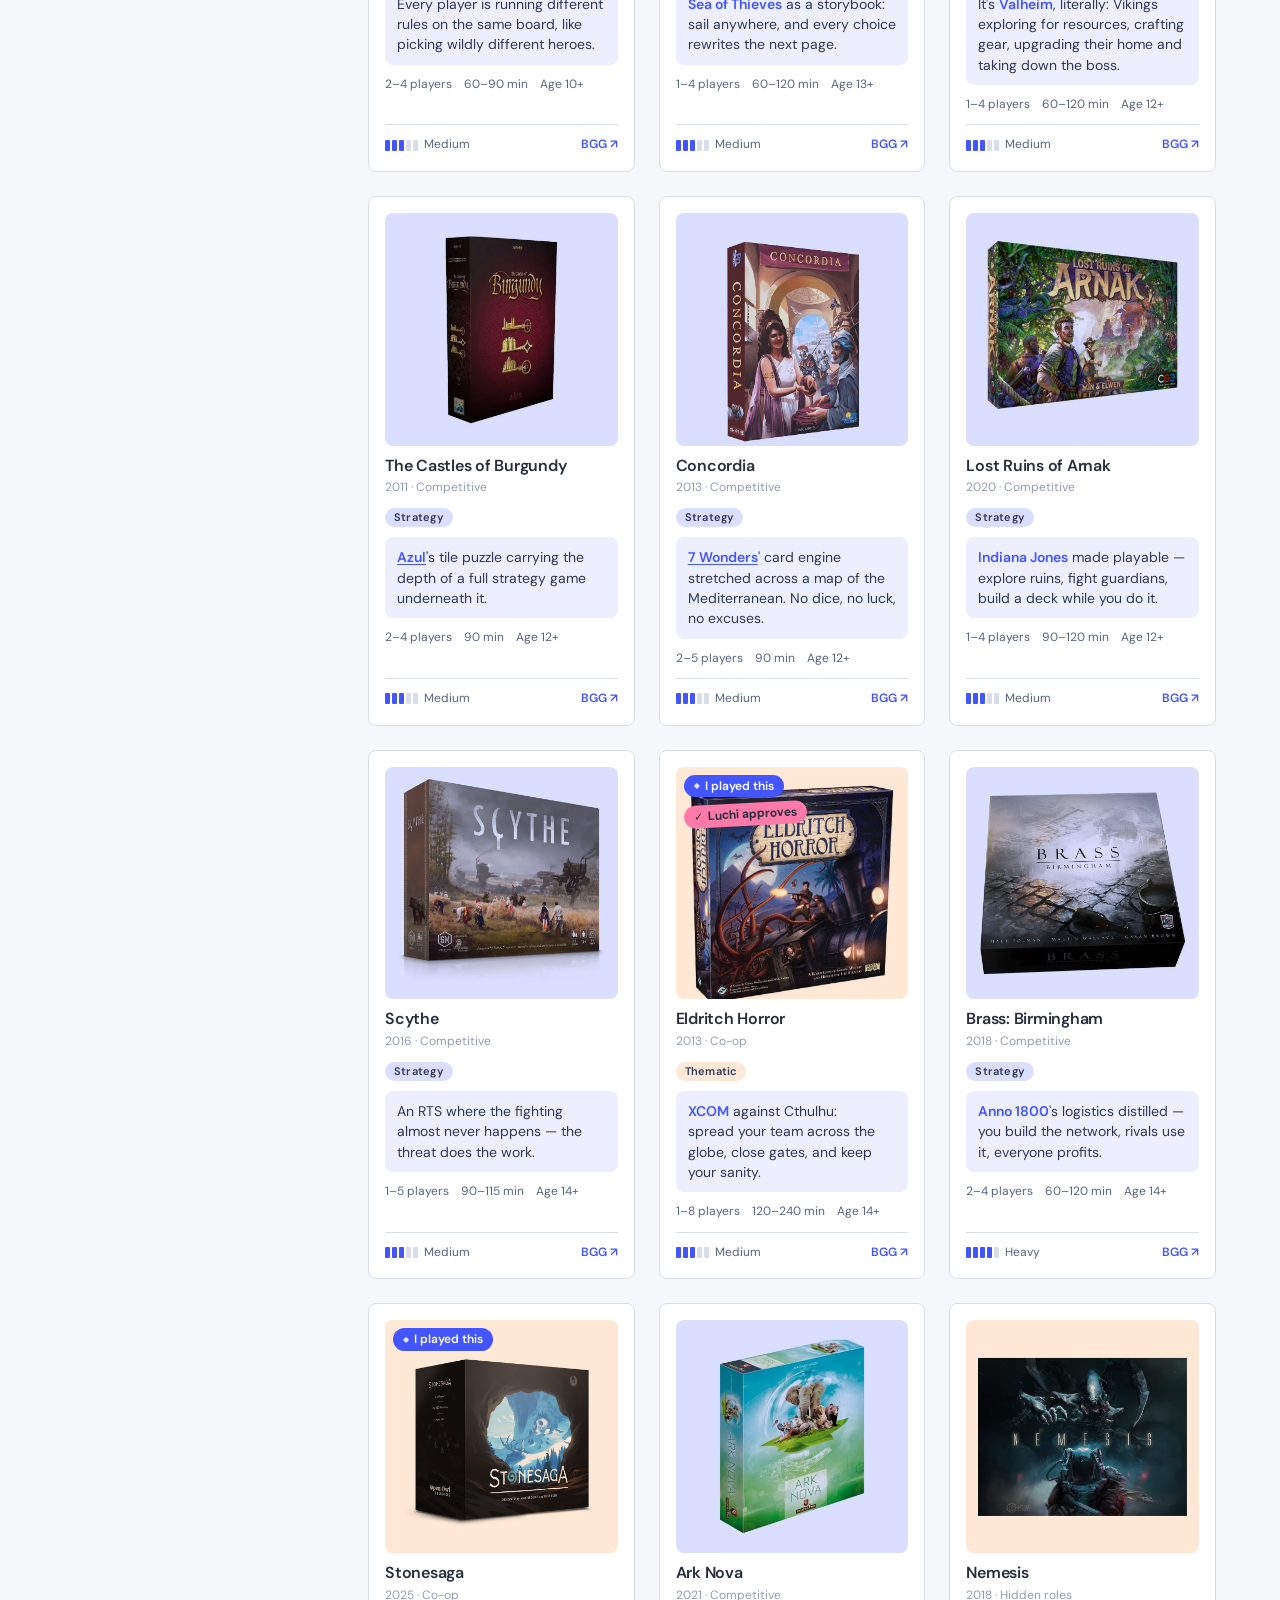
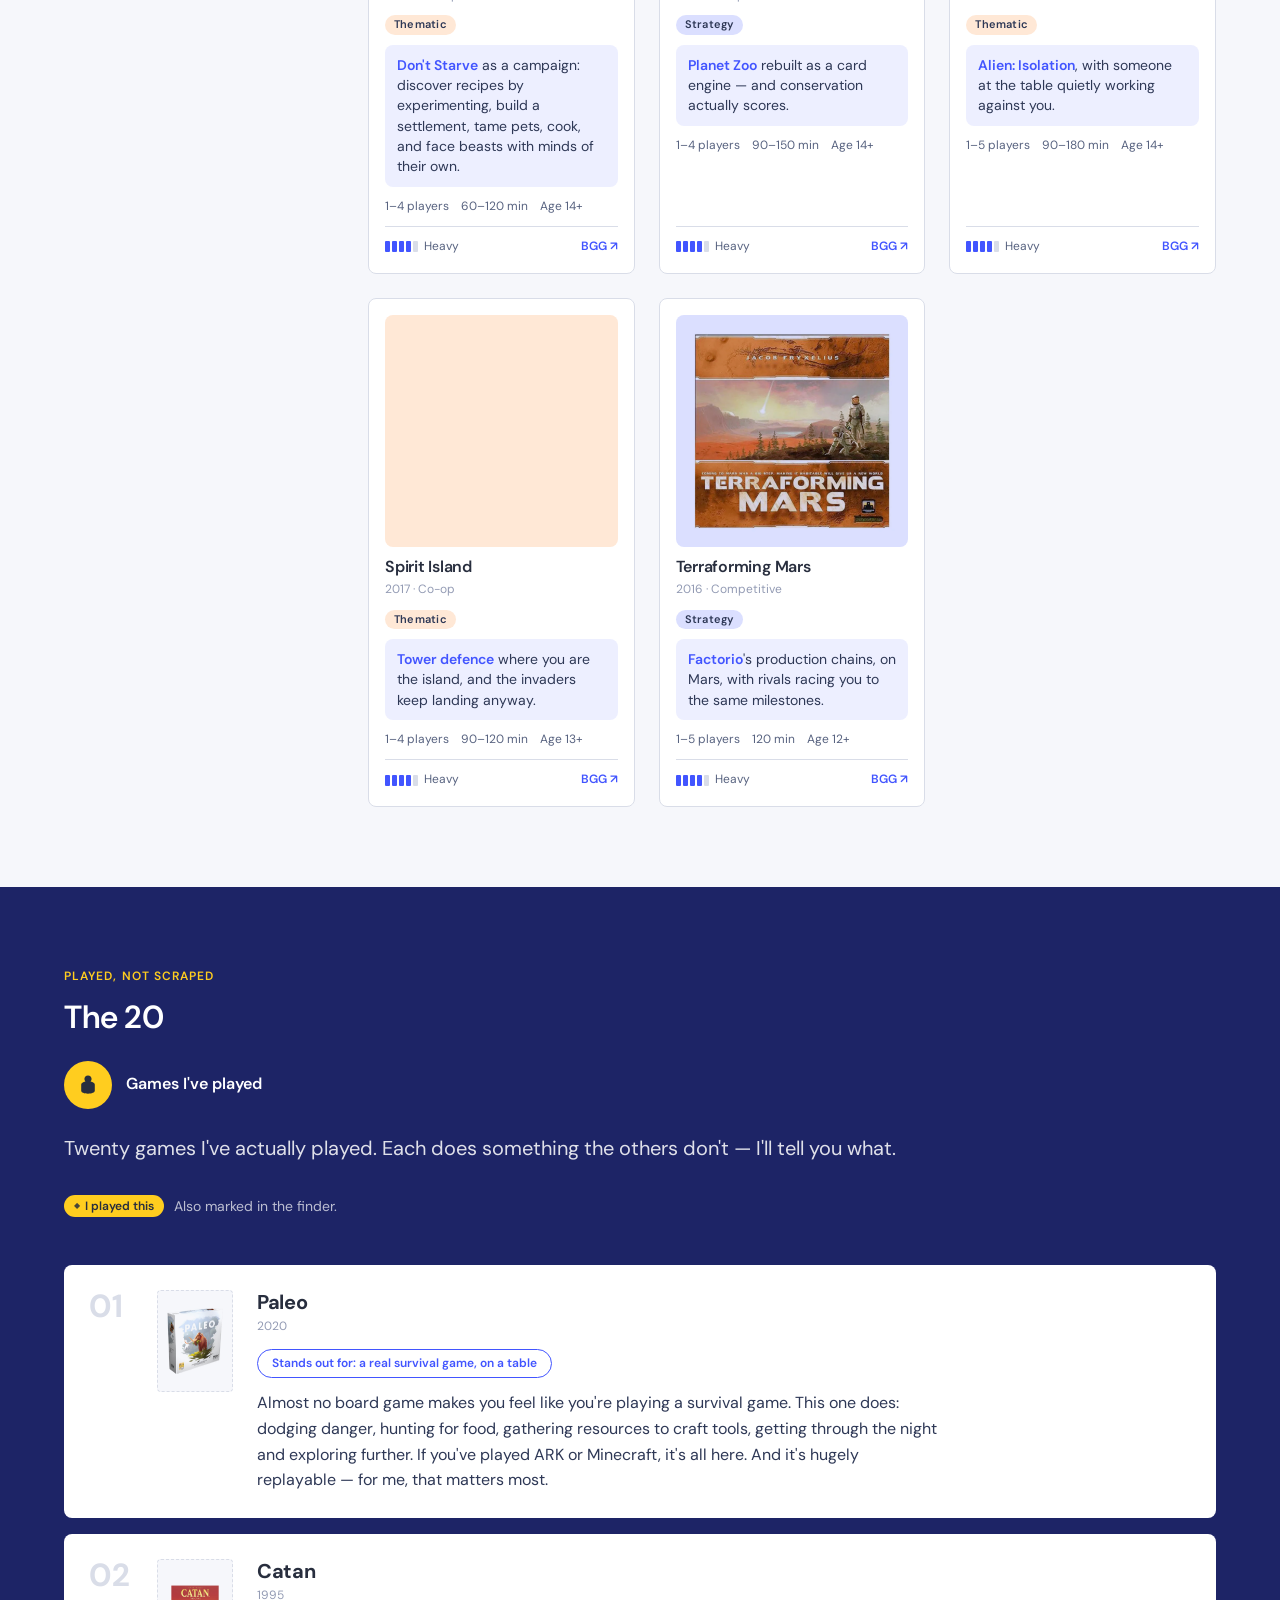
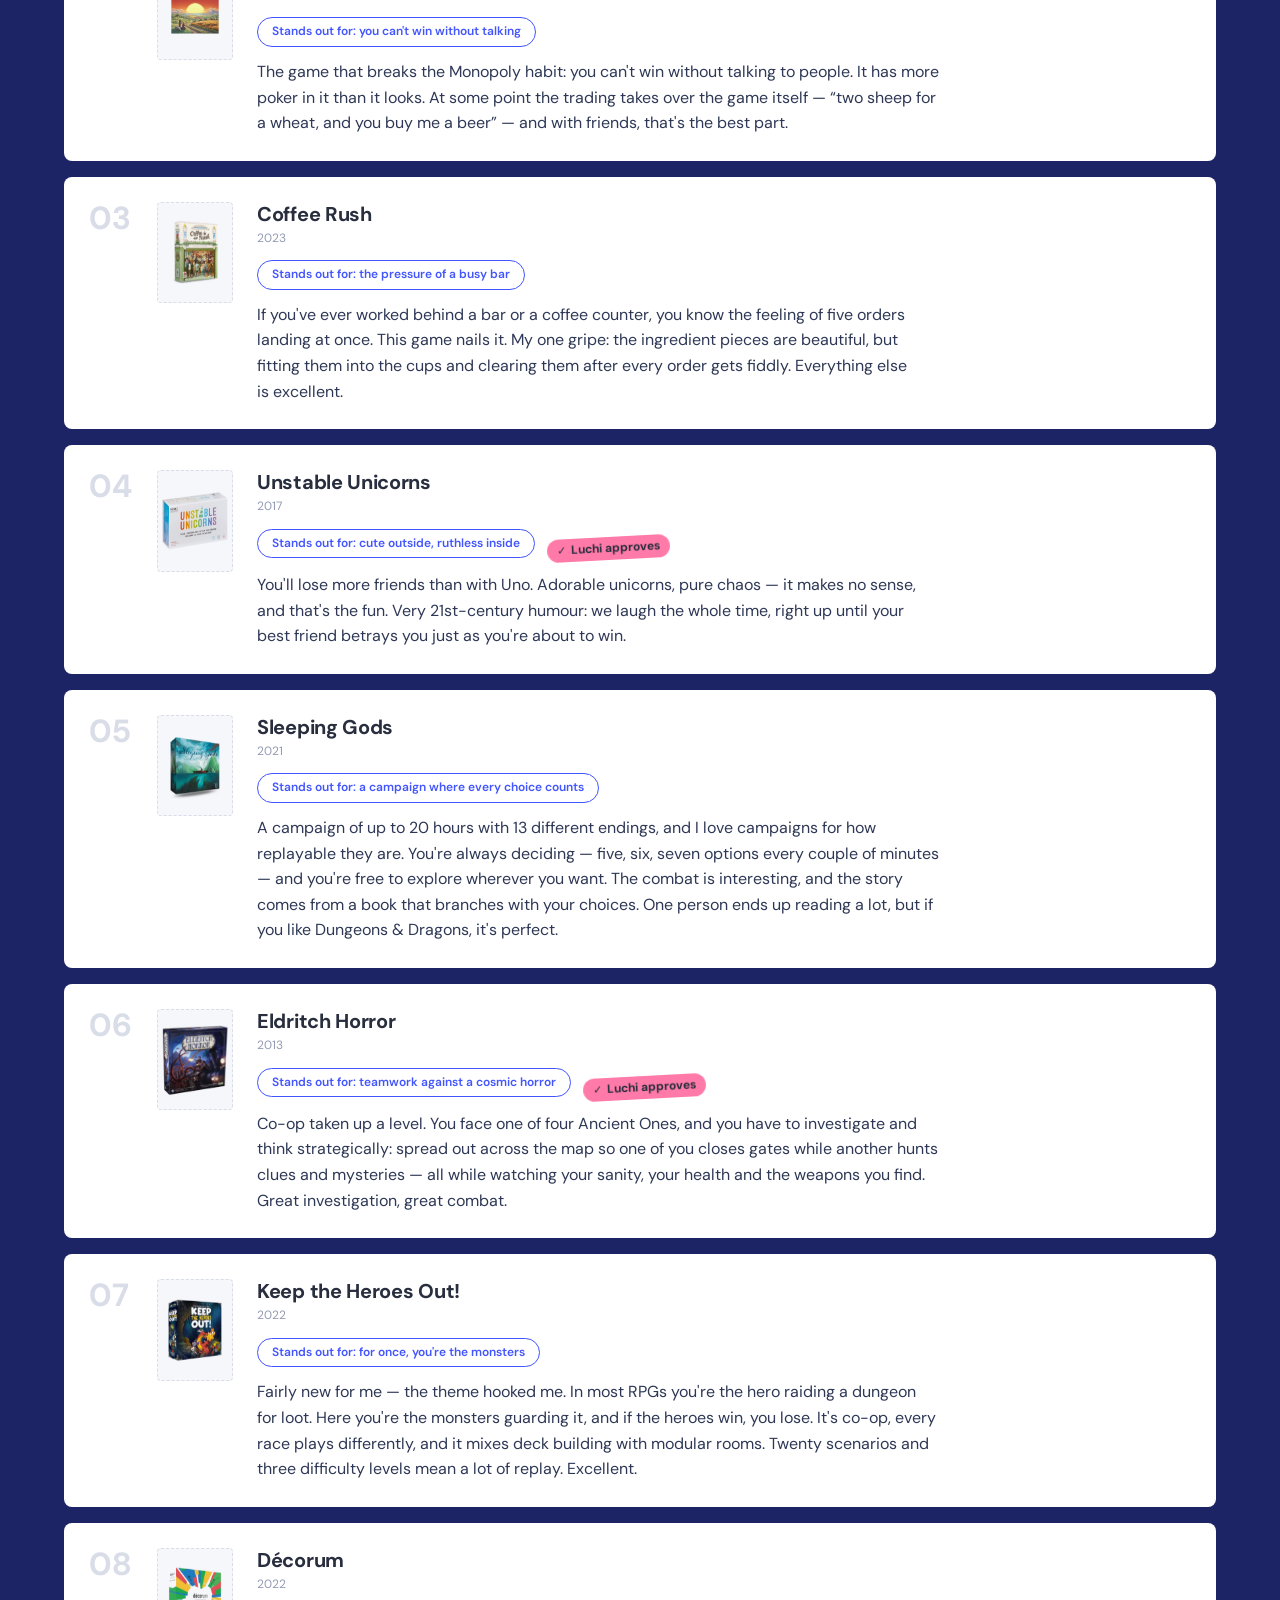
==== commit 5490478f: "Add Not Enough Mana; Luchi approves six games - The 20 reaches 16 with Not Enough Mana (drinking is " ====
--- a/index.html
+++ b/index.html
@@ -4,7 +4,7 @@
 <meta charset="utf-8">
 <meta name="viewport" content="width=device-width, initial-scale=1">
 <title>Meeple Map — Find your first board game</title>
-<meta name="description" content="Tell us what you play and find the board game that feels like it. 64 hand-picked games for beginners.">
+<meta name="description" content="Tell us what you play and find the board game that feels like it. 65 hand-picked games for beginners.">
 <meta name="theme-color" content="#4255ff">
 <link rel="icon" href="data:image/svg+xml,%3Csvg xmlns='http://www.w3.org/2000/svg' viewBox='0 0 24 24'%3E%3Cpath d='M12 2.6c-2.2 0-3.6 1.6-3.6 3.5 0 1 .4 1.8 1 2.5-2.4.5-4.2 1.6-4.2 3v6.2c0 1.7 3 2.9 6.8 2.9s6.8-1.2 6.8-2.9v-6.2c0-1.4-1.8-2.5-4.2-3 .6-.7 1-1.5 1-2.5 0-1.9-1.4-3.5-3.6-3.5Z' fill='%234255ff'/%3E%3C/svg%3E">
 <link rel="preconnect" href="https://fonts.googleapis.com">
@@ -28,7 +28,7 @@
         <path d="M10.5 10.5 14 14" stroke="#939bb4" stroke-width="1.6" stroke-linecap="round"/>
       </svg>
       <span class="sr-only" data-i18n="search.label">Search games by name</span>
-      <input type="search" id="search" placeholder="Search 64 games" autocomplete="off" data-i18n-attr="placeholder:search.ph">
+      <input type="search" id="search" placeholder="Search 65 games" autocomplete="off" data-i18n-attr="placeholder:search.ph">
     </label>
     <nav class="nav__right" aria-label="Sections" data-i18n-attr="aria-label:nav.sections">
       <a class="nav__link" href="#finder" data-i18n="nav.browse">Browse</a>
@@ -166,7 +166,7 @@
 <footer class="foot">
   <div class="rail">
     <div class="foot__cols">
-      <div><h4 data-i18n="foot.find">Find a game</h4><ul><li><a href="#quiz" data-i18n="foot.quiz">Take the quiz</a></li><li><a href="#finder" data-i18n="foot.all">Browse all 64</a></li><li><a href="#twenty" data-i18n="foot.twenty">The 20</a></li><li><a href="#picks" data-i18n="foot.picks">Editorial picks</a></li></ul></div>
+      <div><h4 data-i18n="foot.find">Find a game</h4><ul><li><a href="#quiz" data-i18n="foot.quiz">Take the quiz</a></li><li><a href="#finder" data-i18n="foot.all">Browse all 65</a></li><li><a href="#twenty" data-i18n="foot.twenty">The 20</a></li><li><a href="#picks" data-i18n="foot.picks">Editorial picks</a></li></ul></div>
       <div><h4 data-i18n="foot.bycat">By category</h4><ul id="foot-cats"></ul></div>
       <div><h4 data-i18n="foot.about">About</h4><ul><li><a href="https://tierra.dk" target="_blank" rel="noopener">tierra.dk ↗</a></li><li><a href="https://boardgamegeek.com" target="_blank" rel="noopener">BoardGameGeek ↗</a></li></ul></div>
     </div>
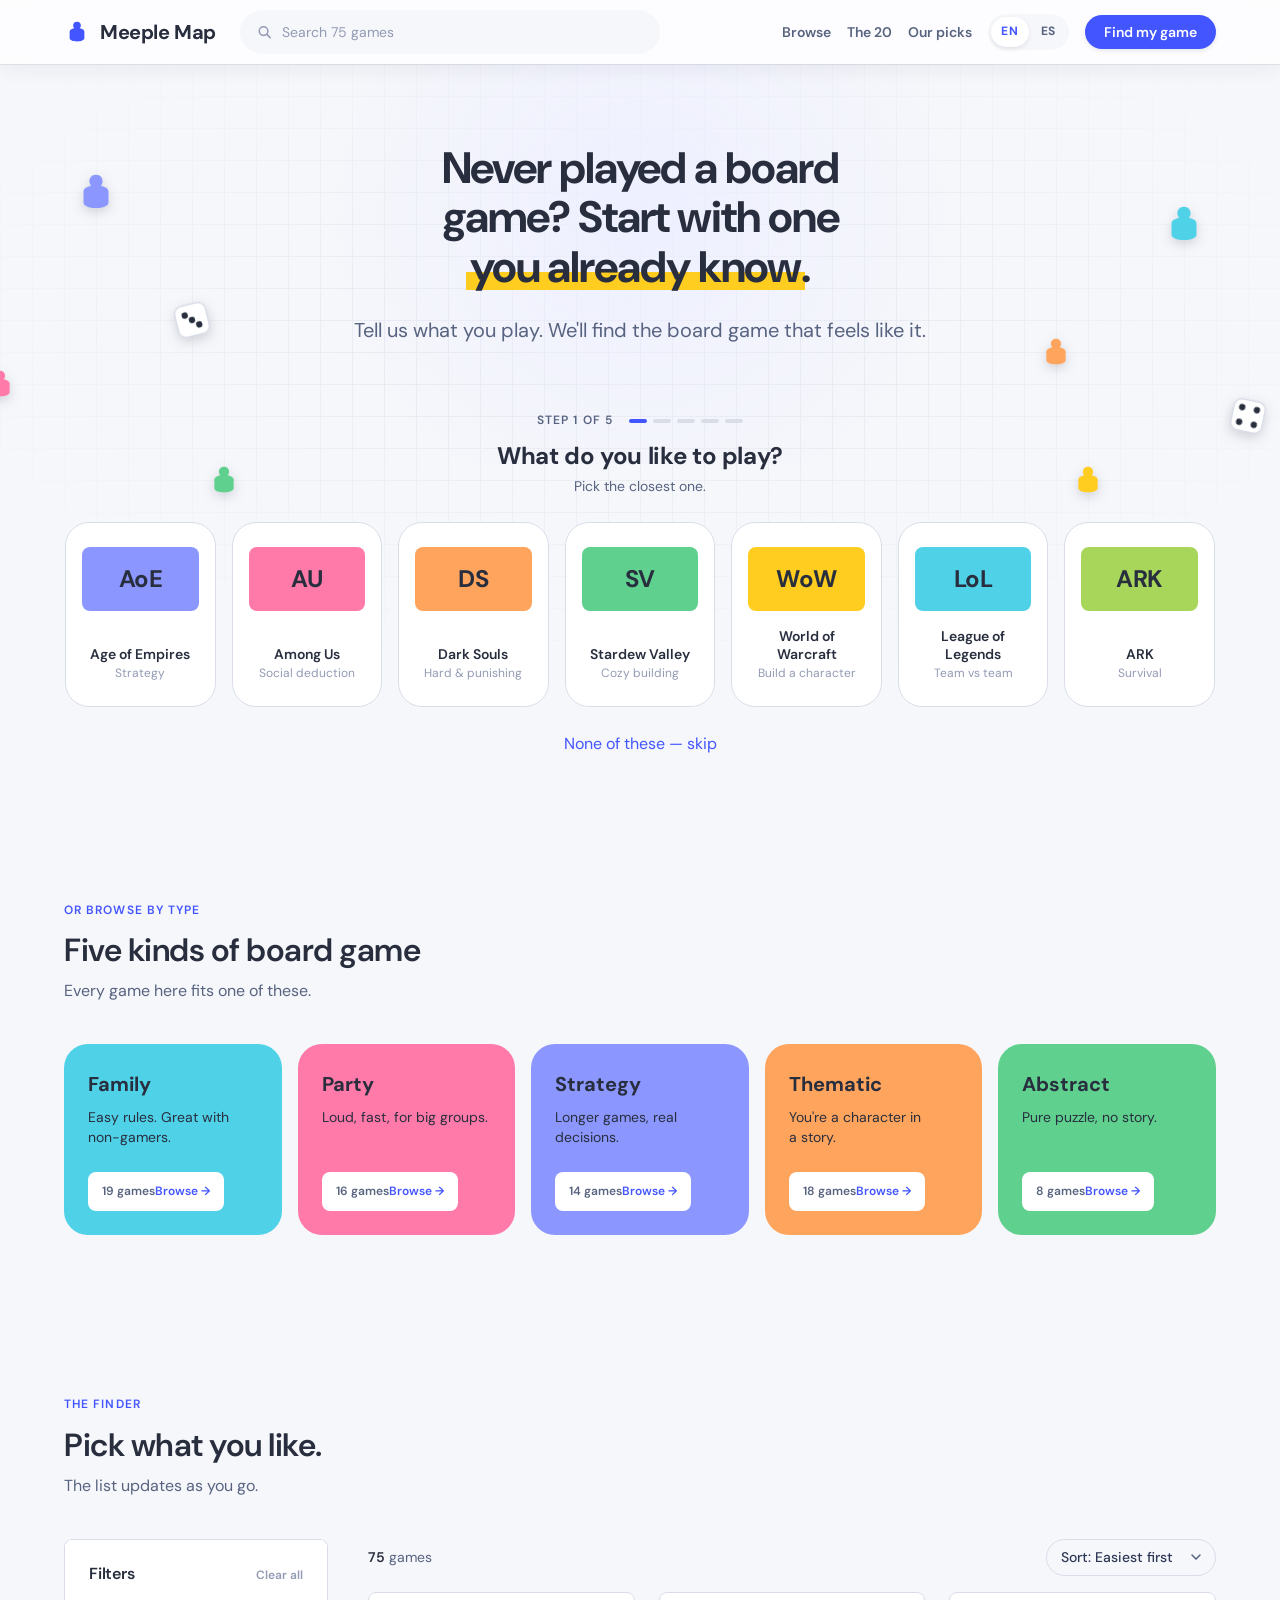
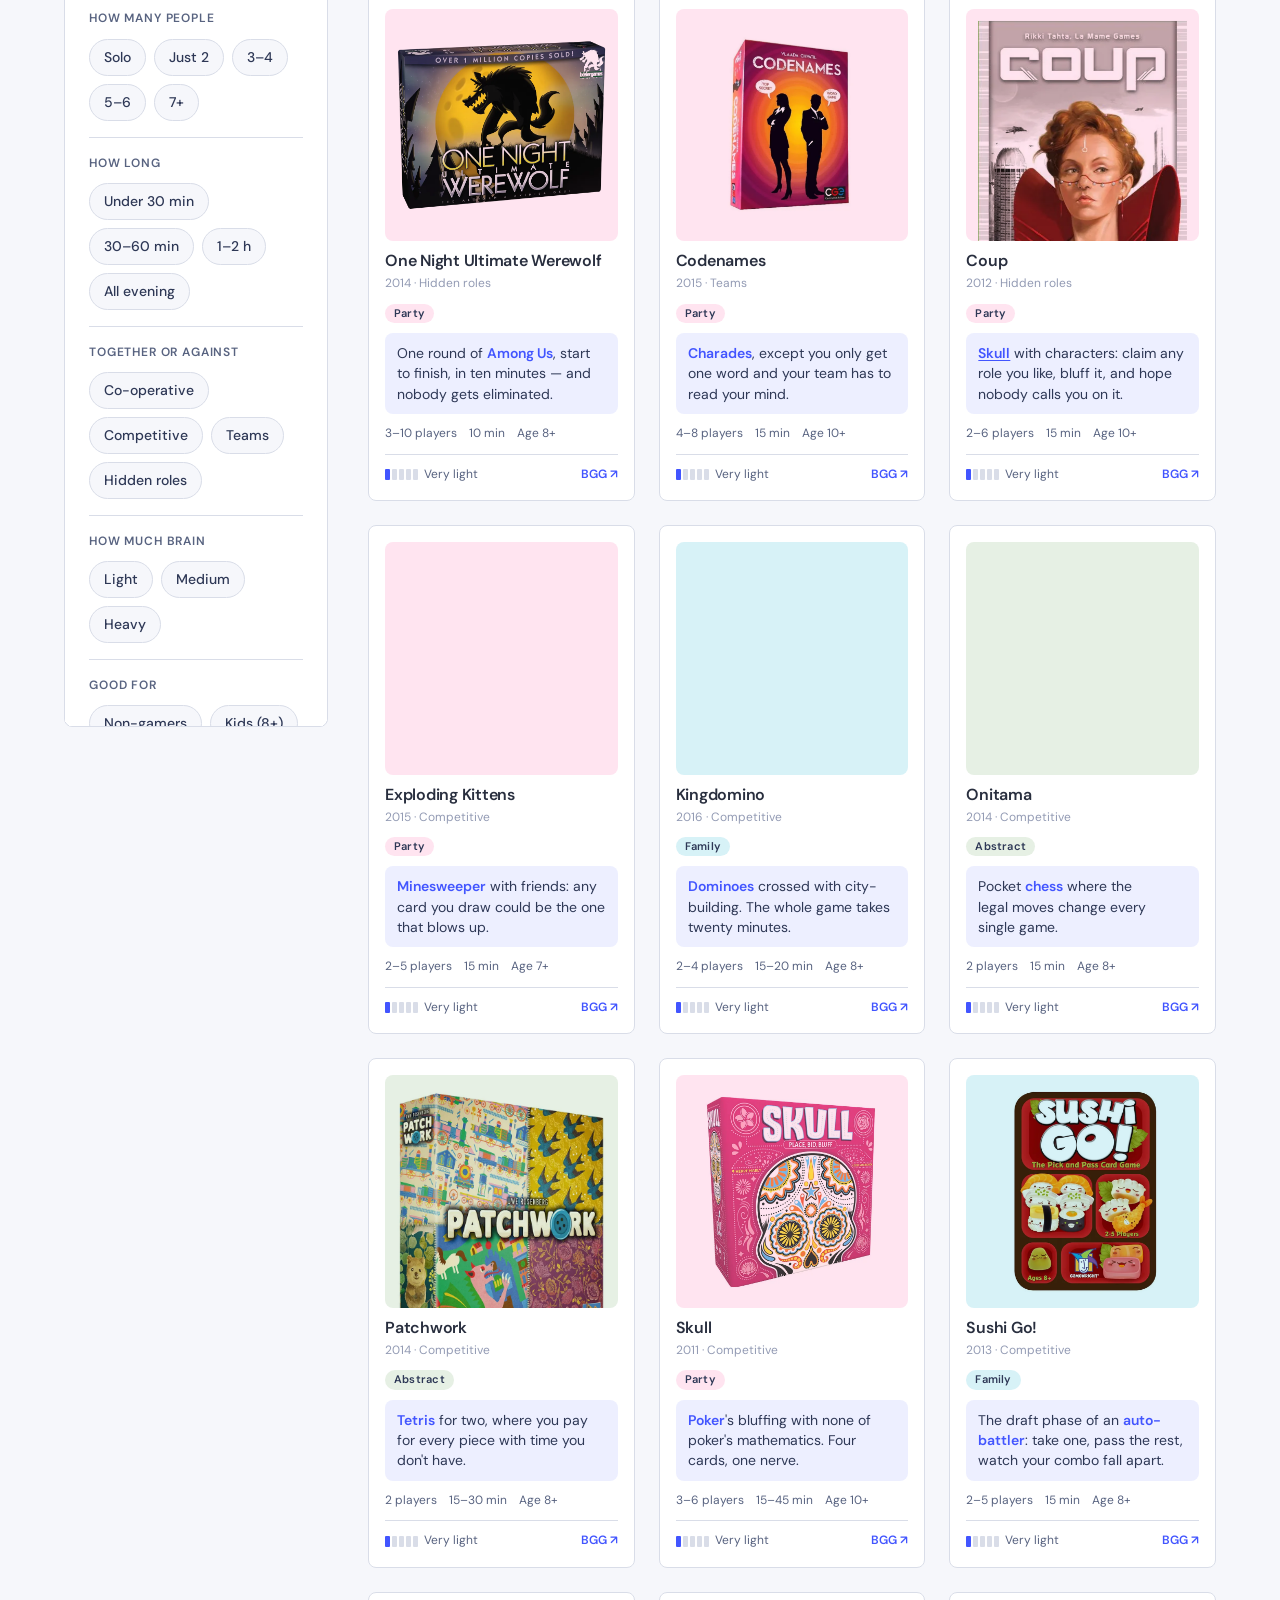
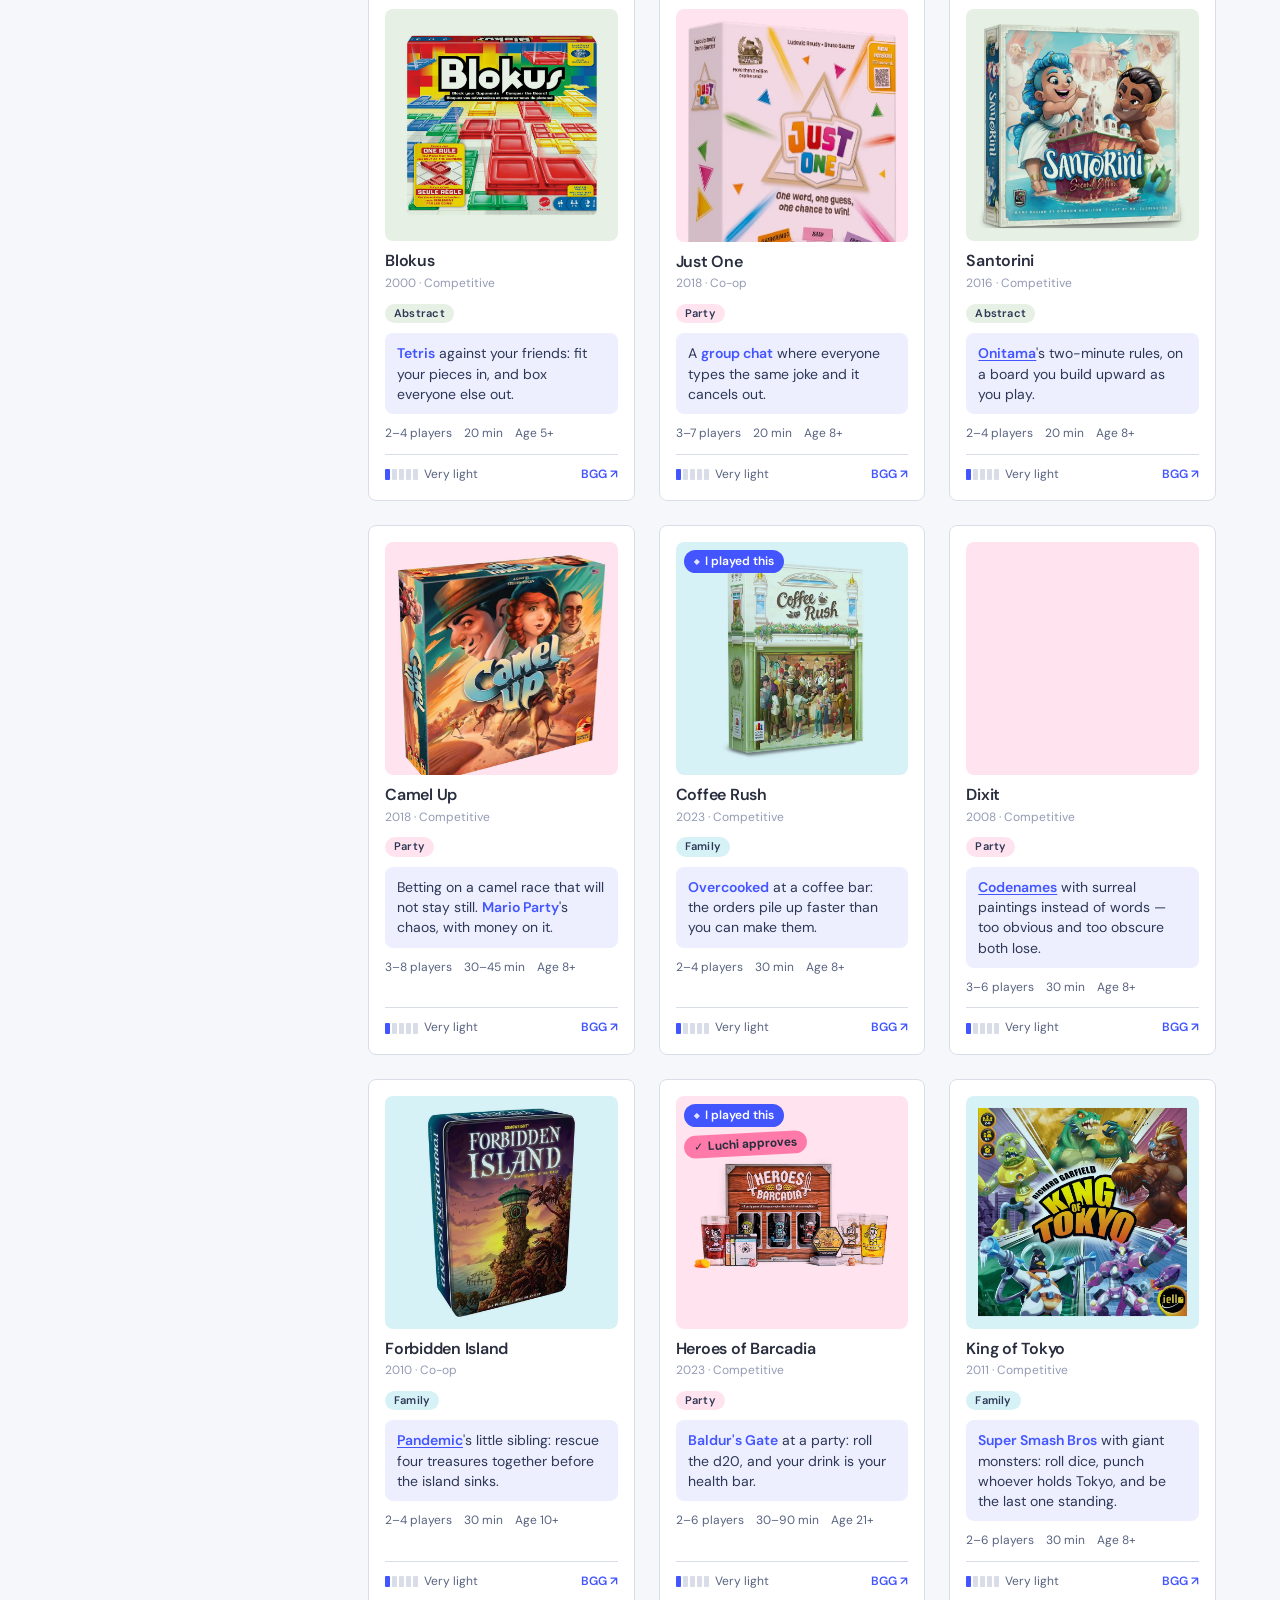
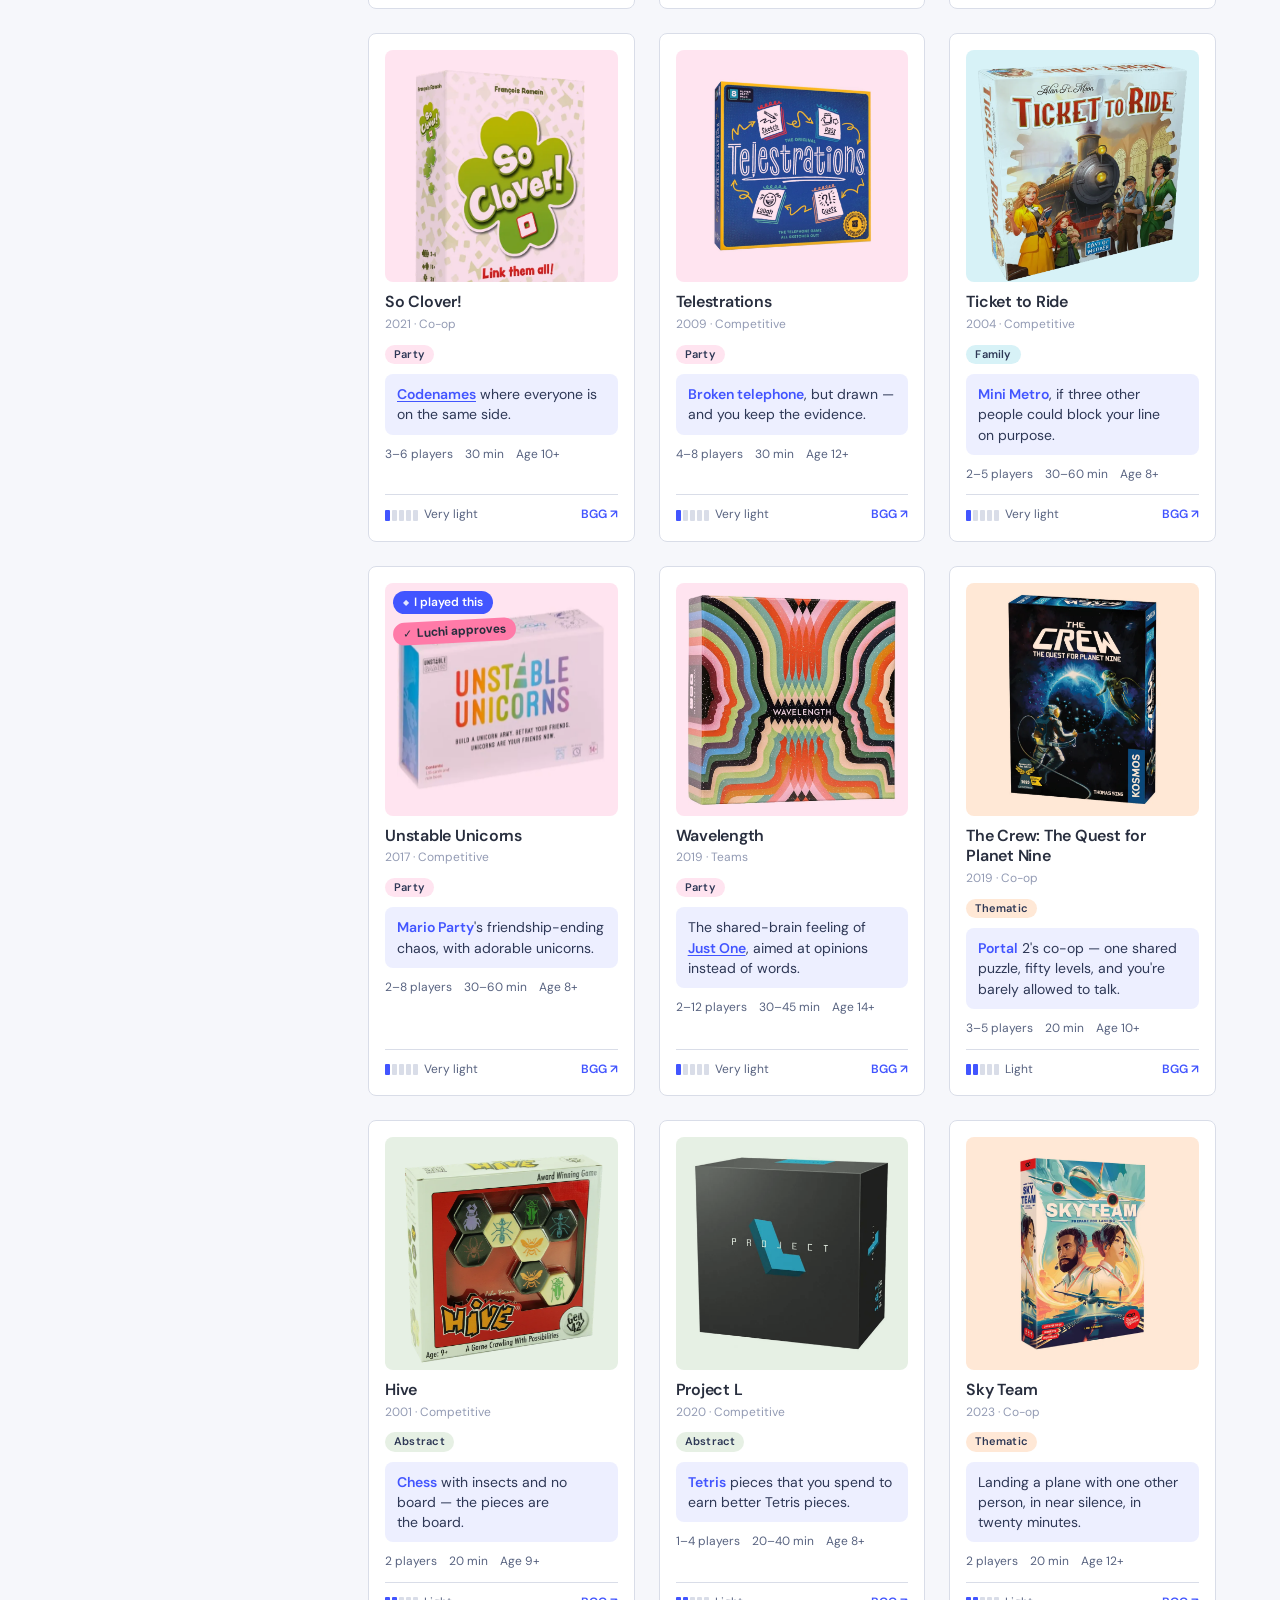
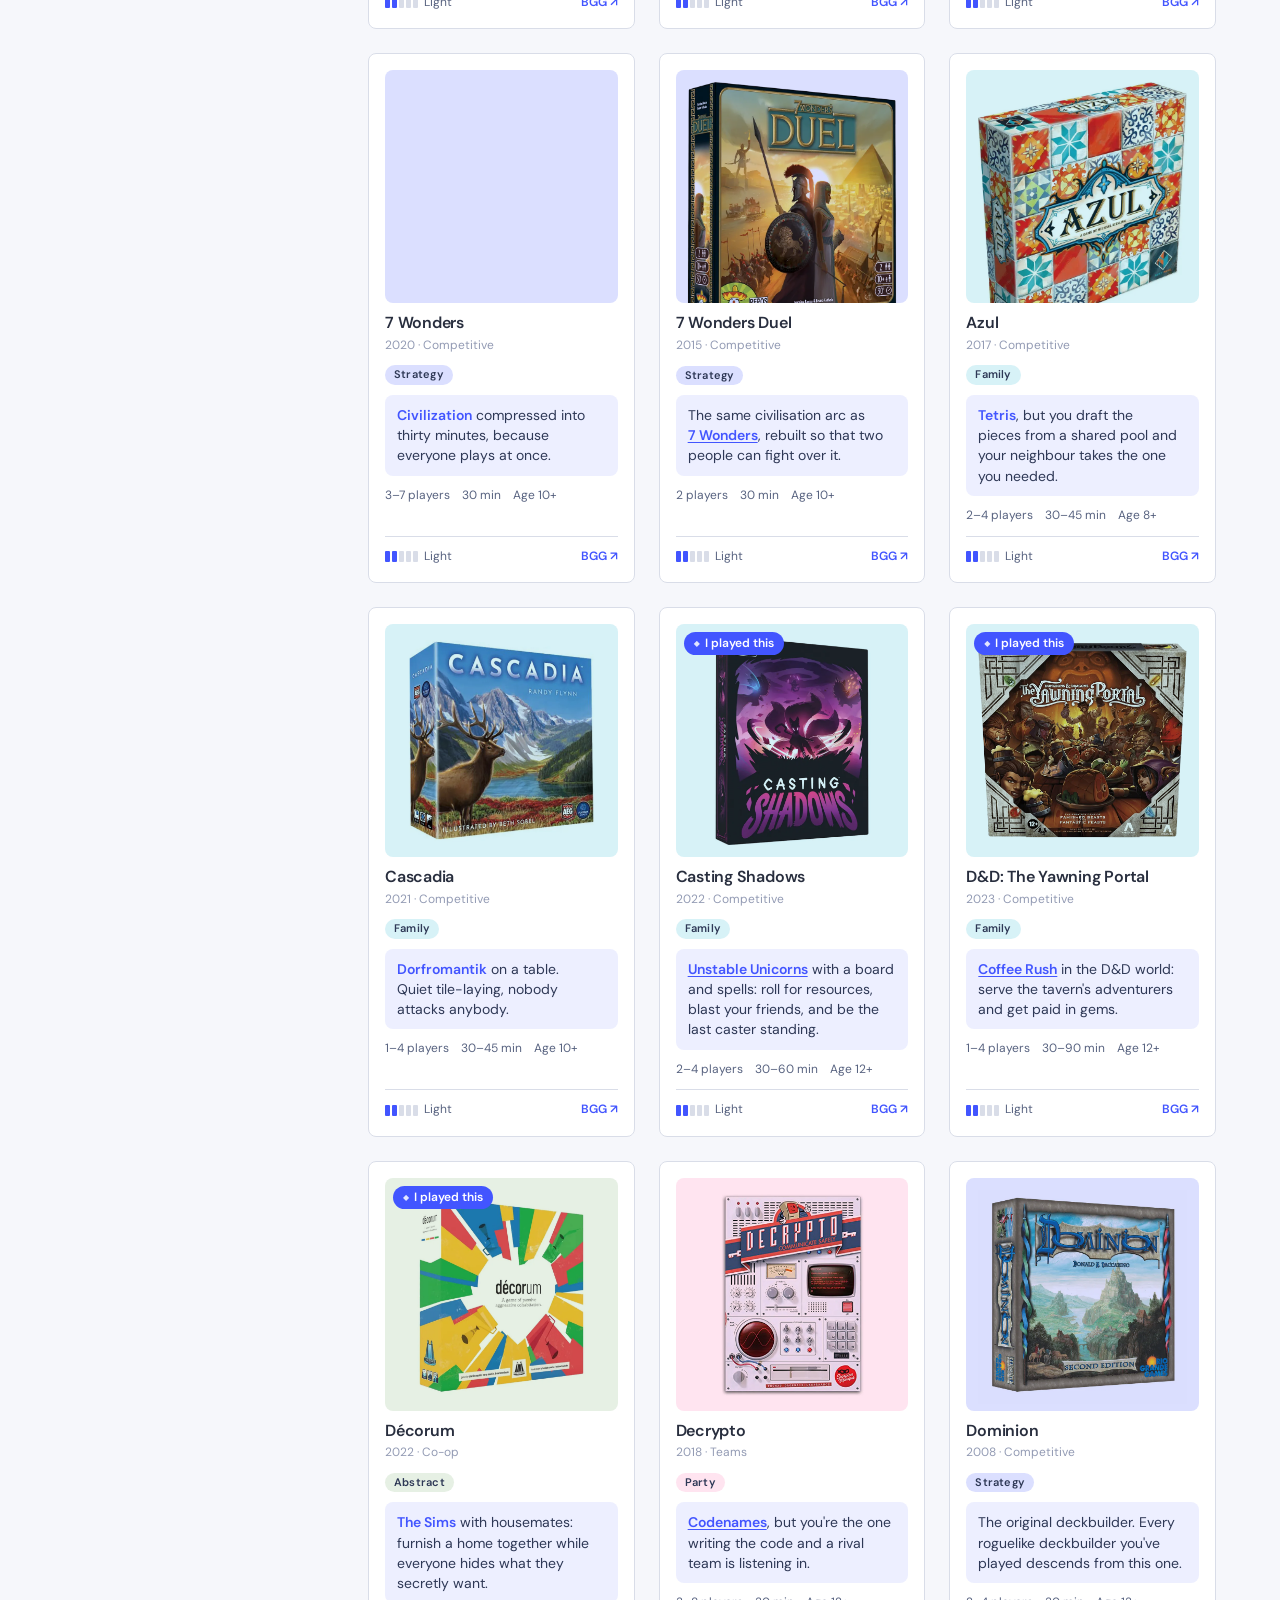
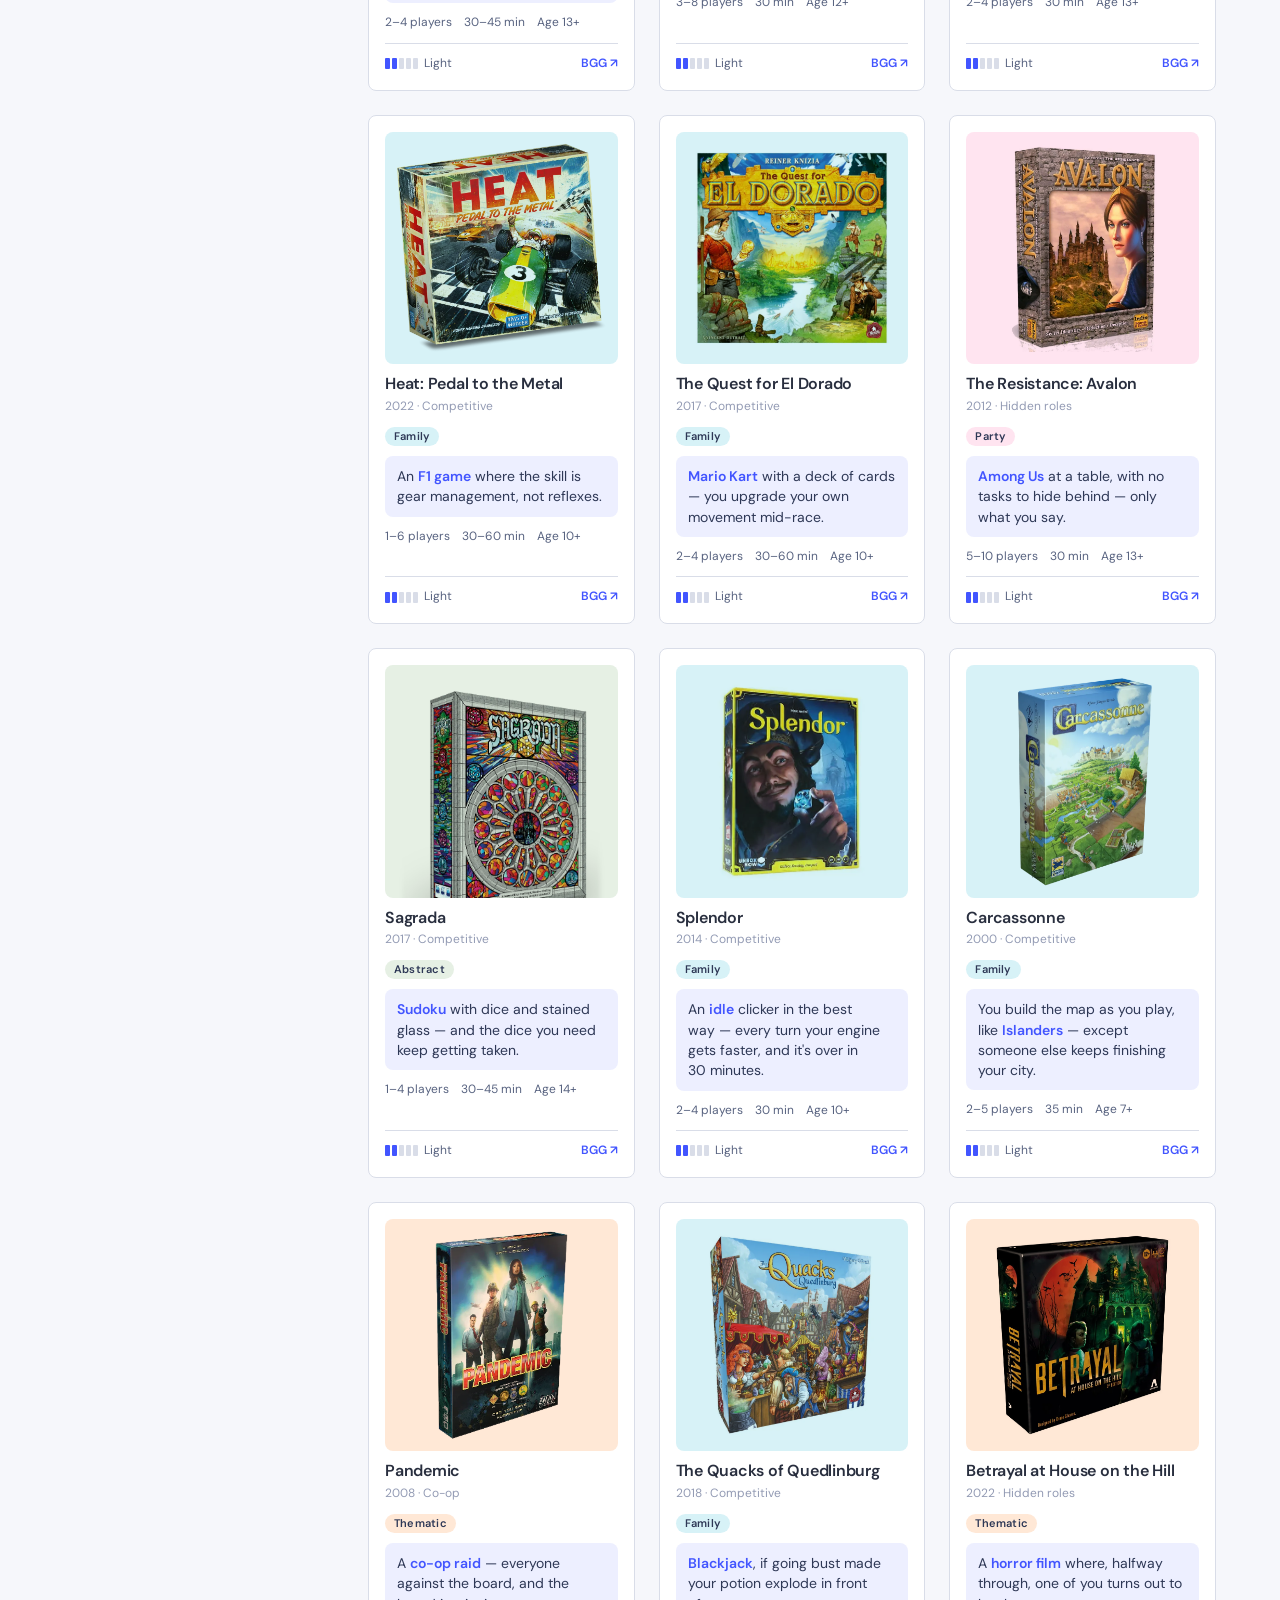
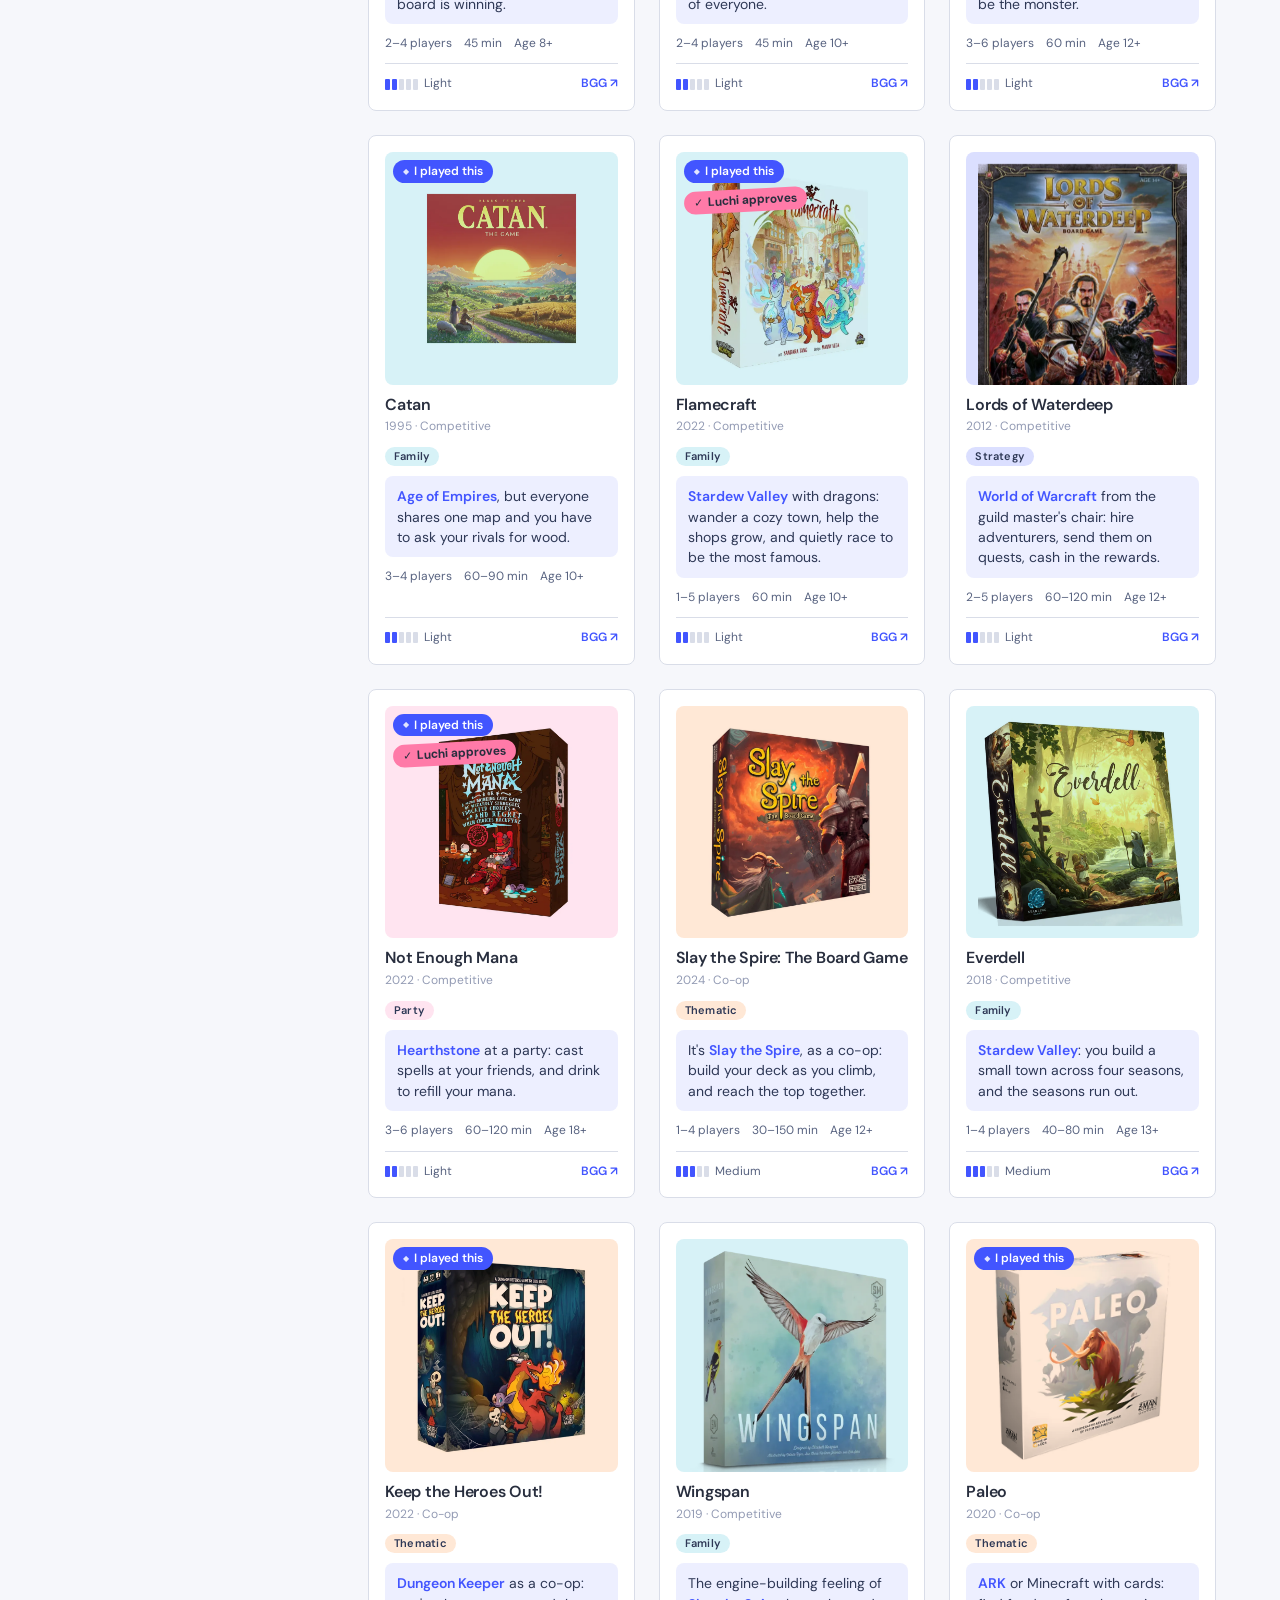
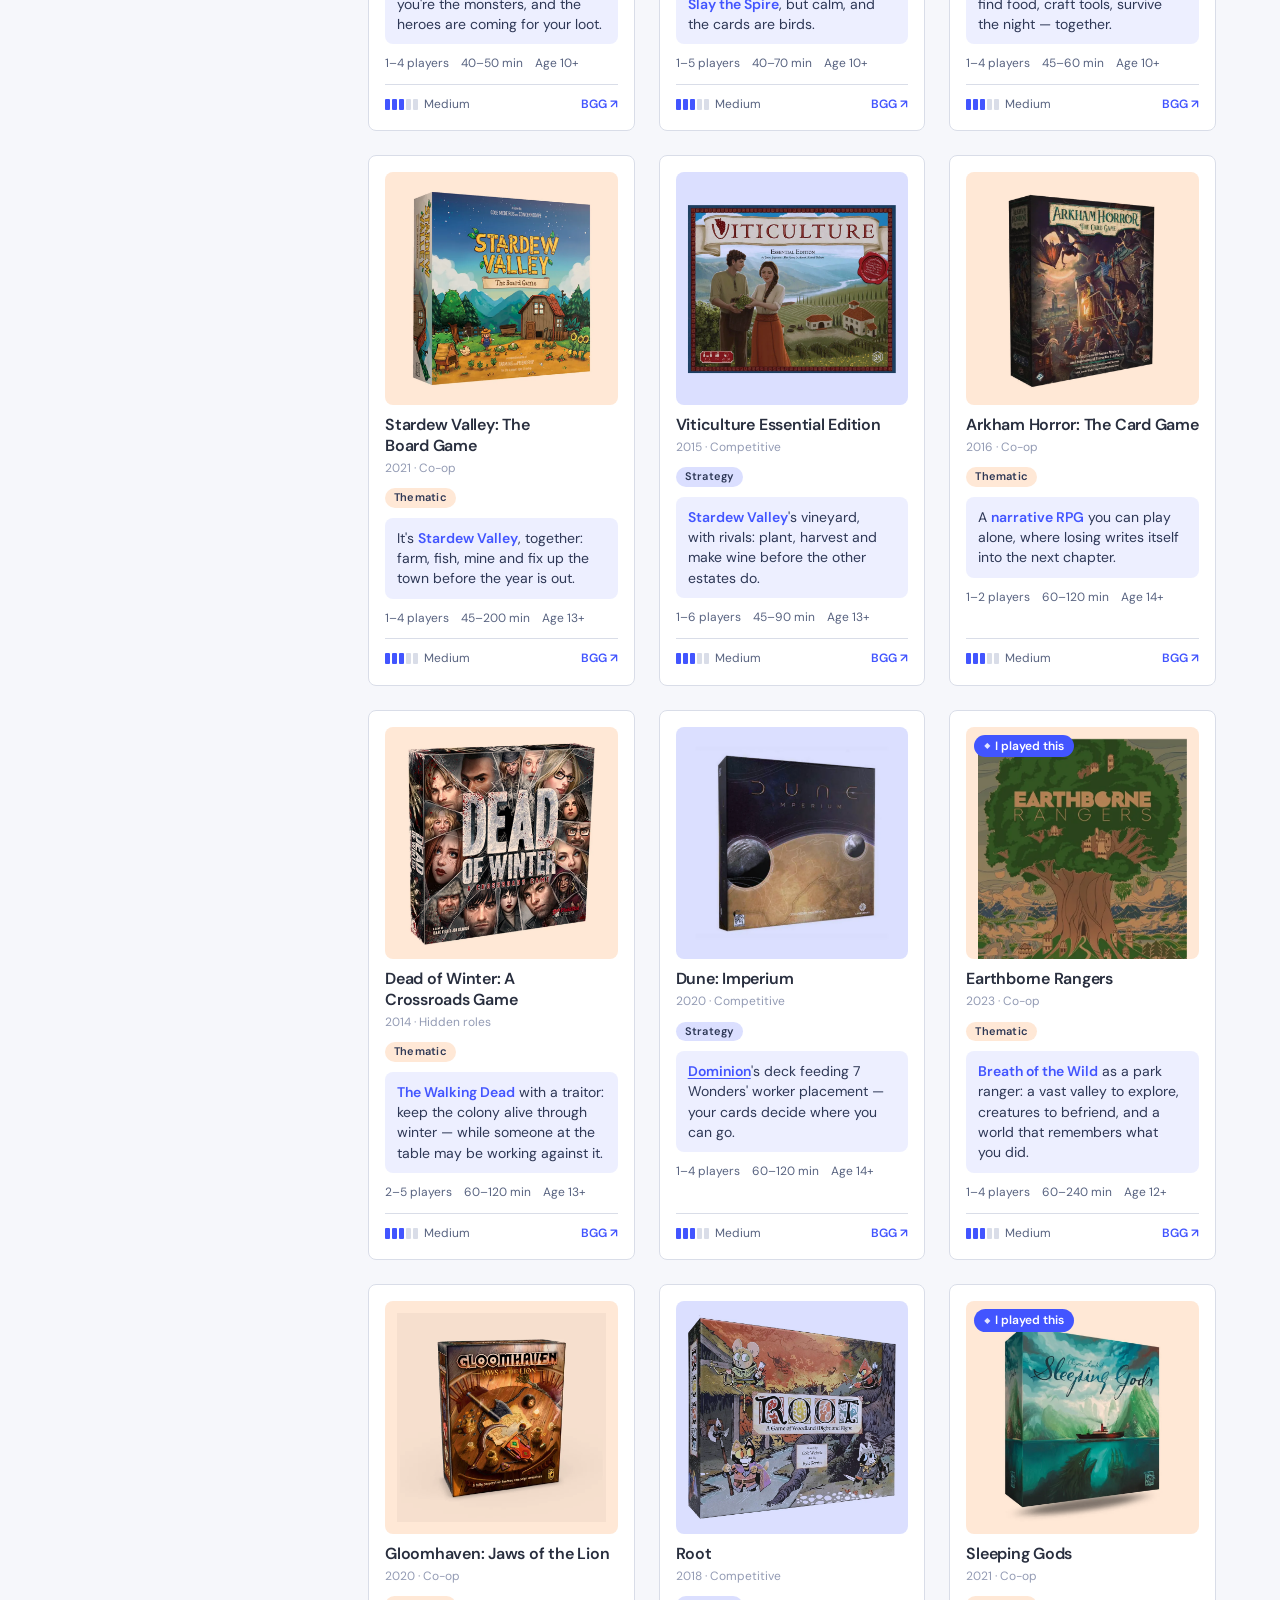
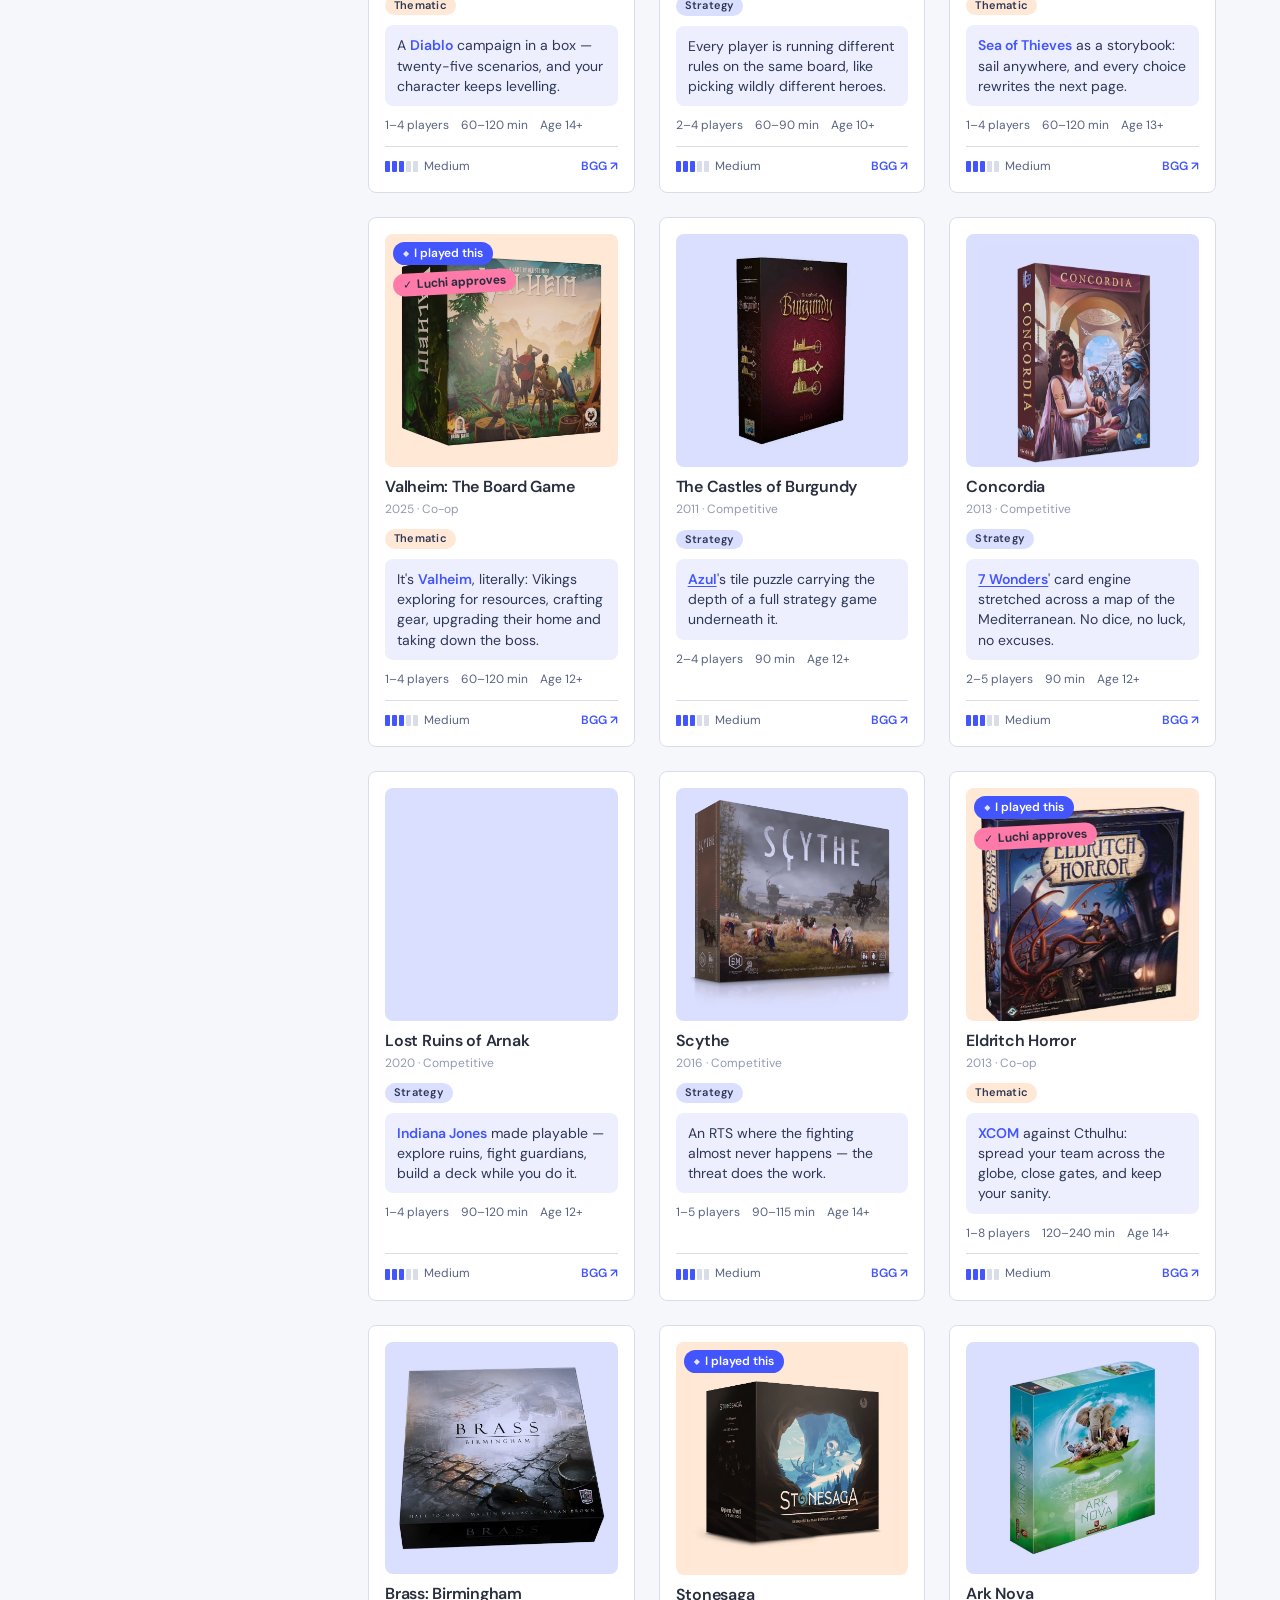
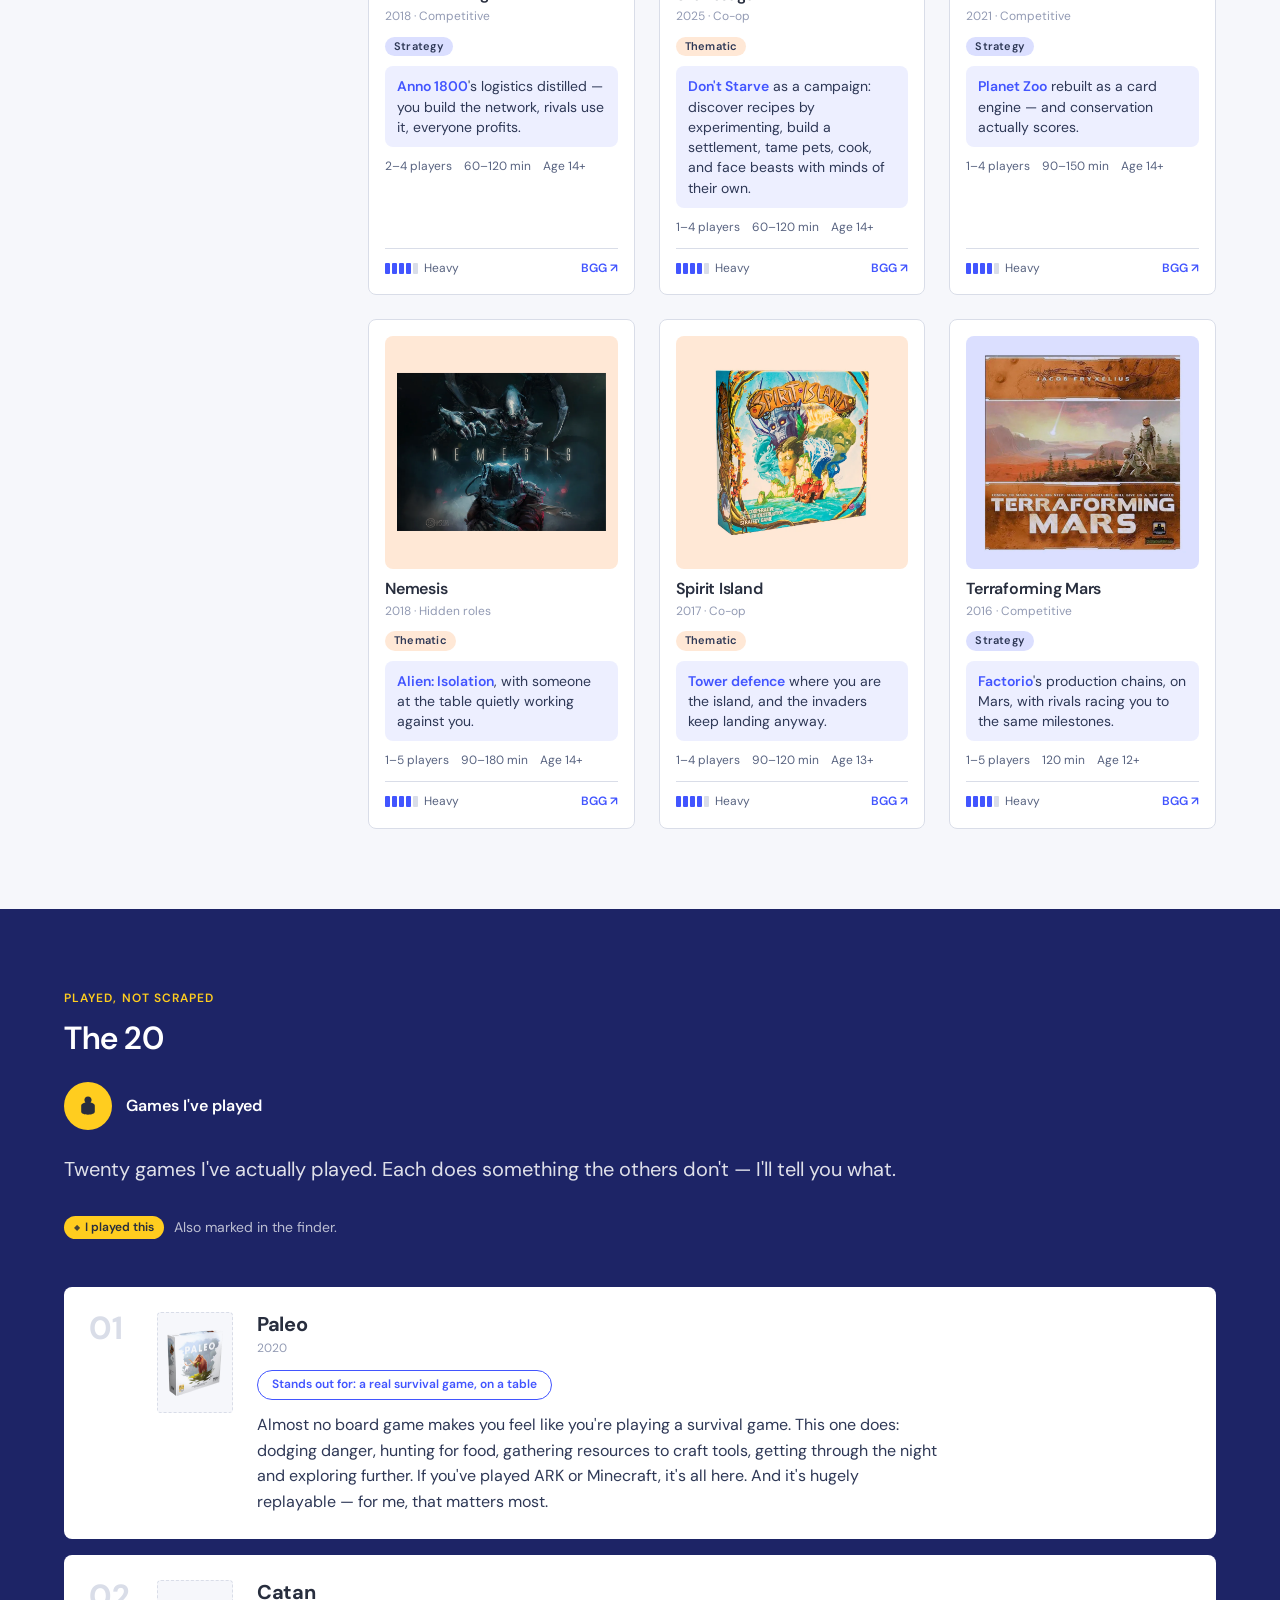
==== commit 7d241ace: "Games 51–60, quiz CTA, phone/tablet fixes - Catalogue batch 1 toward 100: King of Tokyo, Exploding K" ====
--- a/index.html
+++ b/index.html
@@ -4,7 +4,7 @@
 <meta charset="utf-8">
 <meta name="viewport" content="width=device-width, initial-scale=1">
 <title>Meeple Map — Find your first board game</title>
-<meta name="description" content="Tell us what you play and find the board game that feels like it. 65 hand-picked games for beginners.">
+<meta name="description" content="Tell us what you play and find the board game that feels like it. 75 hand-picked games for beginners.">
 <meta name="theme-color" content="#4255ff">
 <link rel="icon" href="data:image/svg+xml,%3Csvg xmlns='http://www.w3.org/2000/svg' viewBox='0 0 24 24'%3E%3Cpath d='M12 2.6c-2.2 0-3.6 1.6-3.6 3.5 0 1 .4 1.8 1 2.5-2.4.5-4.2 1.6-4.2 3v6.2c0 1.7 3 2.9 6.8 2.9s6.8-1.2 6.8-2.9v-6.2c0-1.4-1.8-2.5-4.2-3 .6-.7 1-1.5 1-2.5 0-1.9-1.4-3.5-3.6-3.5Z' fill='%234255ff'/%3E%3C/svg%3E">
 <link rel="preconnect" href="https://fonts.googleapis.com">
@@ -28,7 +28,7 @@
         <path d="M10.5 10.5 14 14" stroke="#939bb4" stroke-width="1.6" stroke-linecap="round"/>
       </svg>
       <span class="sr-only" data-i18n="search.label">Search games by name</span>
-      <input type="search" id="search" placeholder="Search 65 games" autocomplete="off" data-i18n-attr="placeholder:search.ph">
+      <input type="search" id="search" placeholder="Search 75 games" autocomplete="off" data-i18n-attr="placeholder:search.ph">
     </label>
     <nav class="nav__right" aria-label="Sections" data-i18n-attr="aria-label:nav.sections">
       <a class="nav__link" href="#finder" data-i18n="nav.browse">Browse</a>
@@ -38,7 +38,7 @@
         <button type="button" data-lang="en" aria-pressed="true" lang="en">EN</button>
         <button type="button" data-lang="es" aria-pressed="false" lang="es">ES</button>
       </div>
-      <a class="btn btn--primary btn--sm" href="#quiz"><span class="cta-long" data-i18n="nav.cta">Find my game</span><span class="cta-short" data-i18n="nav.ctaShort">Start</span></a>
+      <a class="btn btn--primary btn--sm" href="#quiz" data-go-quiz><span class="cta-long" data-i18n="nav.cta">Find my game</span><span class="cta-short" data-i18n="nav.ctaShort">Start</span></a>
     </nav>
   </div>
 </header>
@@ -166,7 +166,7 @@
 <footer class="foot">
   <div class="rail">
     <div class="foot__cols">
-      <div><h4 data-i18n="foot.find">Find a game</h4><ul><li><a href="#quiz" data-i18n="foot.quiz">Take the quiz</a></li><li><a href="#finder" data-i18n="foot.all">Browse all 65</a></li><li><a href="#twenty" data-i18n="foot.twenty">The 20</a></li><li><a href="#picks" data-i18n="foot.picks">Editorial picks</a></li></ul></div>
+      <div><h4 data-i18n="foot.find">Find a game</h4><ul><li><a href="#quiz" data-go-quiz data-i18n="foot.quiz">Take the quiz</a></li><li><a href="#finder" data-i18n="foot.all">Browse all 75</a></li><li><a href="#twenty" data-i18n="foot.twenty">The 20</a></li><li><a href="#picks" data-i18n="foot.picks">Editorial picks</a></li></ul></div>
       <div><h4 data-i18n="foot.bycat">By category</h4><ul id="foot-cats"></ul></div>
       <div><h4 data-i18n="foot.about">About</h4><ul><li><a href="https://tierra.dk" target="_blank" rel="noopener">tierra.dk ↗</a></li><li><a href="https://boardgamegeek.com" target="_blank" rel="noopener">BoardGameGeek ↗</a></li></ul></div>
     </div>
--- a/assets/css/site.css
+++ b/assets/css/site.css
@@ -313,7 +313,7 @@
   padding:6px 34px 6px 14px; font:inherit; font-size:var(--t-sm); font-weight:500; color:var(--ink-2); cursor:pointer;
 }
 .select:hover{border-color:var(--accent)}
-.filters-toggle{display:none}
+.filters-toggle{display:none; white-space:nowrap}
 .active{display:flex; flex-wrap:wrap; gap:var(--s1); margin-bottom:var(--s3)}
 .active:empty{display:none}
 
@@ -391,8 +391,8 @@
 /* Complexity — 5 bars, accent fill. No new hue. */
 .weight{display:flex; align-items:center; gap:6px}
 .weight__bars{display:flex; gap:2px}
-.weight i{width:5px; height:11px; border-radius:1px; background:var(--border)}
-.weight i.on{background:var(--accent)}
+.weight__bars i{width:5px; height:11px; border-radius:1px; background:var(--border)}   /* not .weight i: the quiz uses the bars without the wrapper */
+.weight__bars i.on{background:var(--accent)}
 .weight__txt{font-size:var(--t-caption); color:var(--muted)}
 
 /* Cross-reference mark. Applied only when a game is genuinely one of the 20. */
@@ -412,7 +412,6 @@
   transform:rotate(-3deg);
 }
 .tag-luchi::before{content:"✓"; font-size:11px; font-weight:800}
-.rec .tag-luchi{margin:12px 0 0 8px}
 
 /* ---------- Empty state ---------- */
 .empty{
@@ -465,8 +464,9 @@
 .rec__cover img{width:100%; height:100%; object-fit:contain; mix-blend-mode:multiply}
 .rec__title{font-size:var(--t-sub); font-weight:700; line-height:1.25}
 .rec__meta{font-size:var(--t-caption); color:var(--faint); margin-top:2px}
+.rec__tags{display:flex; flex-wrap:wrap; align-items:center; gap:8px; margin-top:12px}
 .standout{
-  display:inline-block; margin-top:12px; border:1px solid var(--accent); color:var(--accent);
+  display:inline-block; border:1px solid var(--accent); color:var(--accent);
   border-radius:var(--r-pill); padding:4px 14px; font-size:var(--t-caption); font-weight:600;
 }
 .rec__note{font-size:var(--t-body); color:var(--ink-2); line-height:1.6; margin-top:12px; max-width:62ch}
@@ -507,6 +507,7 @@
 .pick__thumb img{width:100%; height:100%; object-fit:contain; mix-blend-mode:multiply}
 .pick__name{font-size:var(--t-sm); font-weight:600; line-height:1.3; transition:color .14s var(--ease)}
 .pick__sub{font-size:var(--t-caption); color:var(--faint)}
+.pick__sub .nw{white-space:nowrap}   /* never "30–" / "60 min" */
 .pick__all{margin-top:var(--s2); font-size:var(--t-sm)}
 .arrow{
   position:absolute; top:calc(50% - 32px); z-index:2; width:40px; height:40px; border-radius:50%;
@@ -654,6 +655,16 @@
   .quiz__head{max-width:min(var(--w),560px)}
   .quiz__grid--a{grid-template-columns:repeat(4,1fr); max-width:640px}   /* seven games: 4 + 3, not 3 + 3 + 1 */
 }
+@media (min-width:561px) and (max-width:1000px){
+  /* Four answers sit in one row, not 3 + 1 */
+  .quiz__step[data-n="4"] .quiz__grid, .quiz__step[data-n="4"] .quiz__head{max-width:640px}
+  .quiz__step[data-n="4"] .quiz__grid{grid-template-columns:repeat(4,1fr)}
+}
+/* Landscape phones: a stacked dialog puts the cover on the whole screen. Side by side instead. */
+@media (max-width:900px) and (max-height:500px) and (orientation:landscape){
+  .dlg .dlg__in{grid-template-columns:200px 1fr; gap:var(--s3)}   /* .dlg: outranks the ≤900px stack below */
+  .dlg .dlg__cover{max-width:none}
+}
 @media (max-width:900px){
   .finder{grid-template-columns:1fr}
   .filters{position:static; max-height:none}
@@ -688,7 +699,7 @@
 }
 @media (max-width:560px){
   .quiz__grid{grid-template-columns:repeat(2,1fr); max-width:360px}
-  .quiz__grid--a .opt:last-child:nth-child(odd){grid-column:1 / -1; justify-self:center; width:calc(50% - 8px)}
+  .quiz__grid .opt:last-child:nth-child(odd){grid-column:1 / -1; justify-self:center; width:calc(50% - 8px)}   /* 7 games, 3 brain levels */
   .quiz__head{max-width:360px}
   .quiz__back{position:static; display:block; margin:0 auto 8px}
   .section{padding-block:var(--s6)}
@@ -705,6 +716,14 @@
   .game .like{grid-area:l}
   .game .facts{grid-area:f}
   .game .game__foot{grid-area:o}
+  /* The 20: cover + title side by side, then the tags and the note at full width.
+     Three columns left the note about 12 characters wide at 360px. */
+  .rec{grid-template-columns:56px 1fr; grid-template-areas:"c n" "c t" "c m" "g g" "x x"; column-gap:14px; row-gap:0}
+  .rec__body{display:contents}
+  .rec__n{grid-area:n; font-size:var(--t-caption); font-weight:600; color:var(--faint); line-height:1.4}
+  .rec__cover{grid-area:c; align-self:start}
+  .rec__title{grid-area:t} .rec__meta{grid-area:m}
+  .rec__tags{grid-area:g} .rec__note{grid-area:x}
   .game .marks{top:8px; left:8px; gap:4px}
   .game .marks > span{font-size:10px; padding:2px 7px}
   .cats{grid-template-columns:1fr}
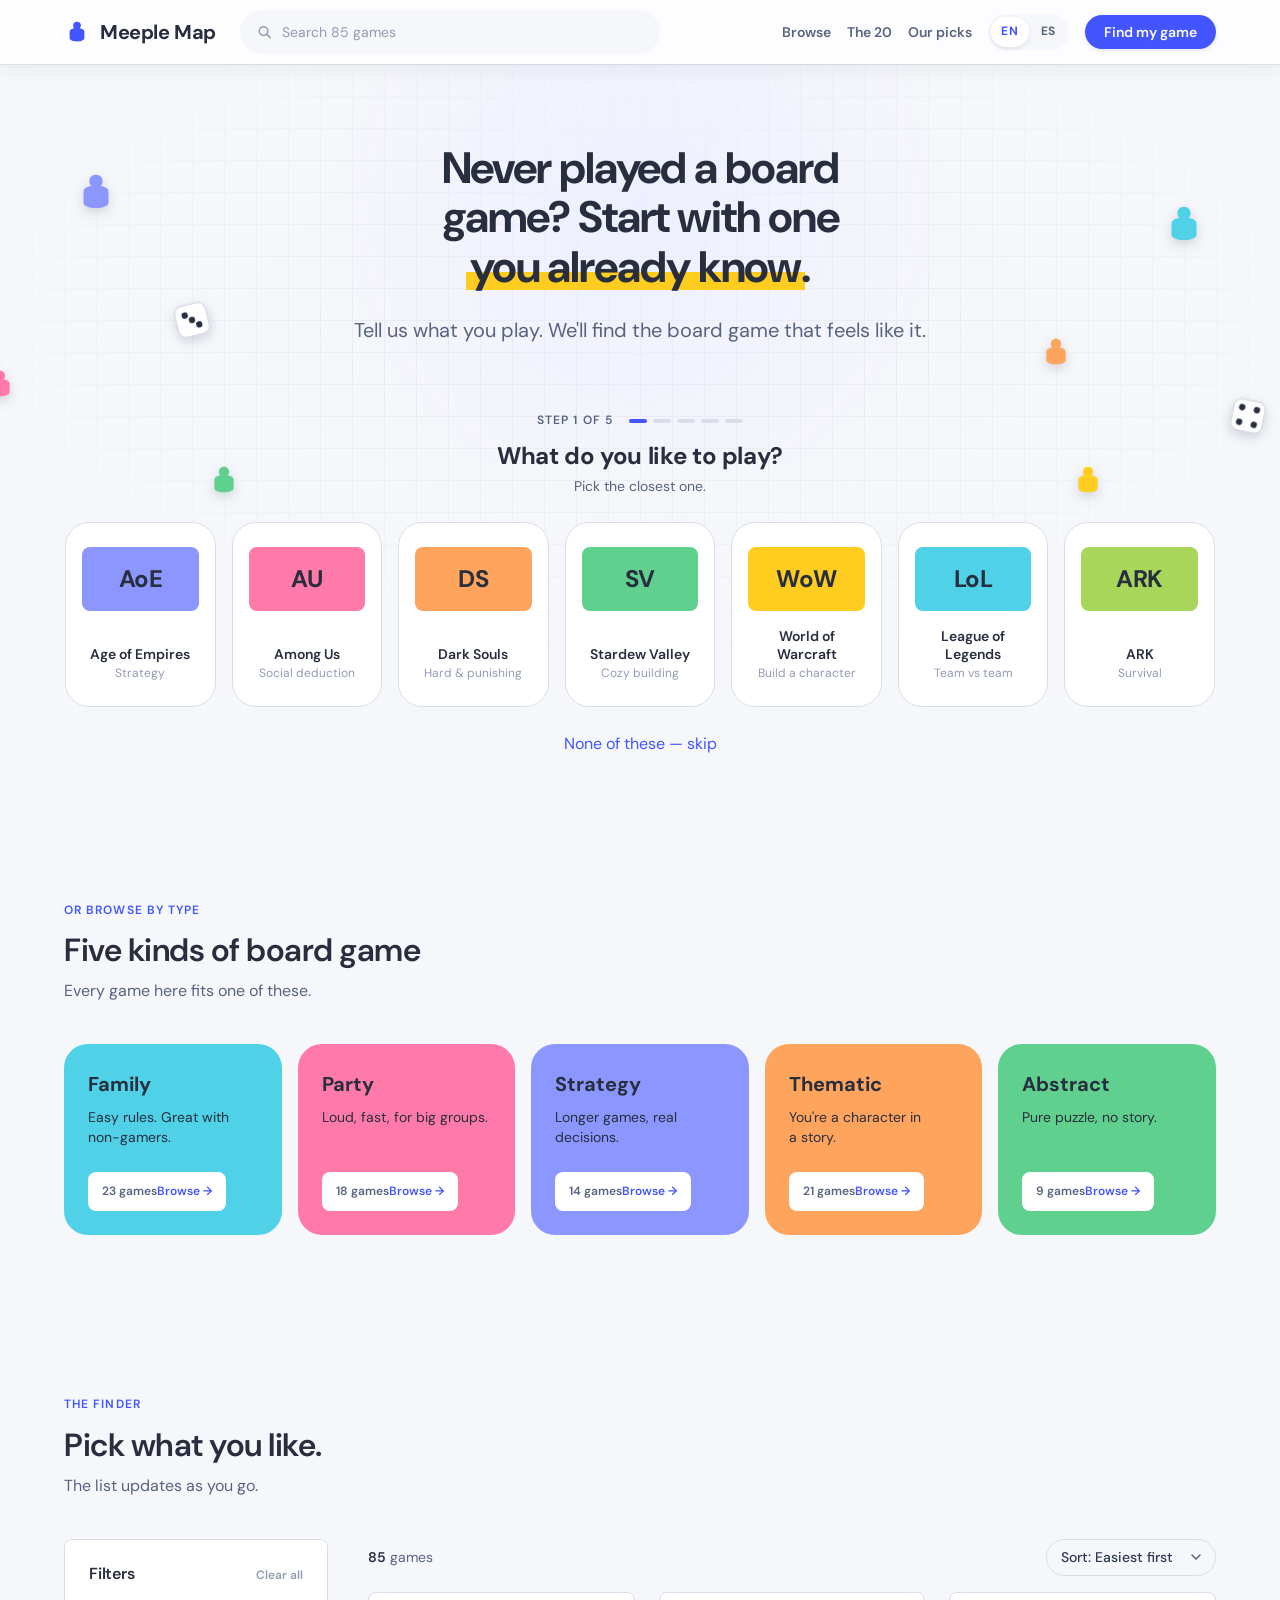
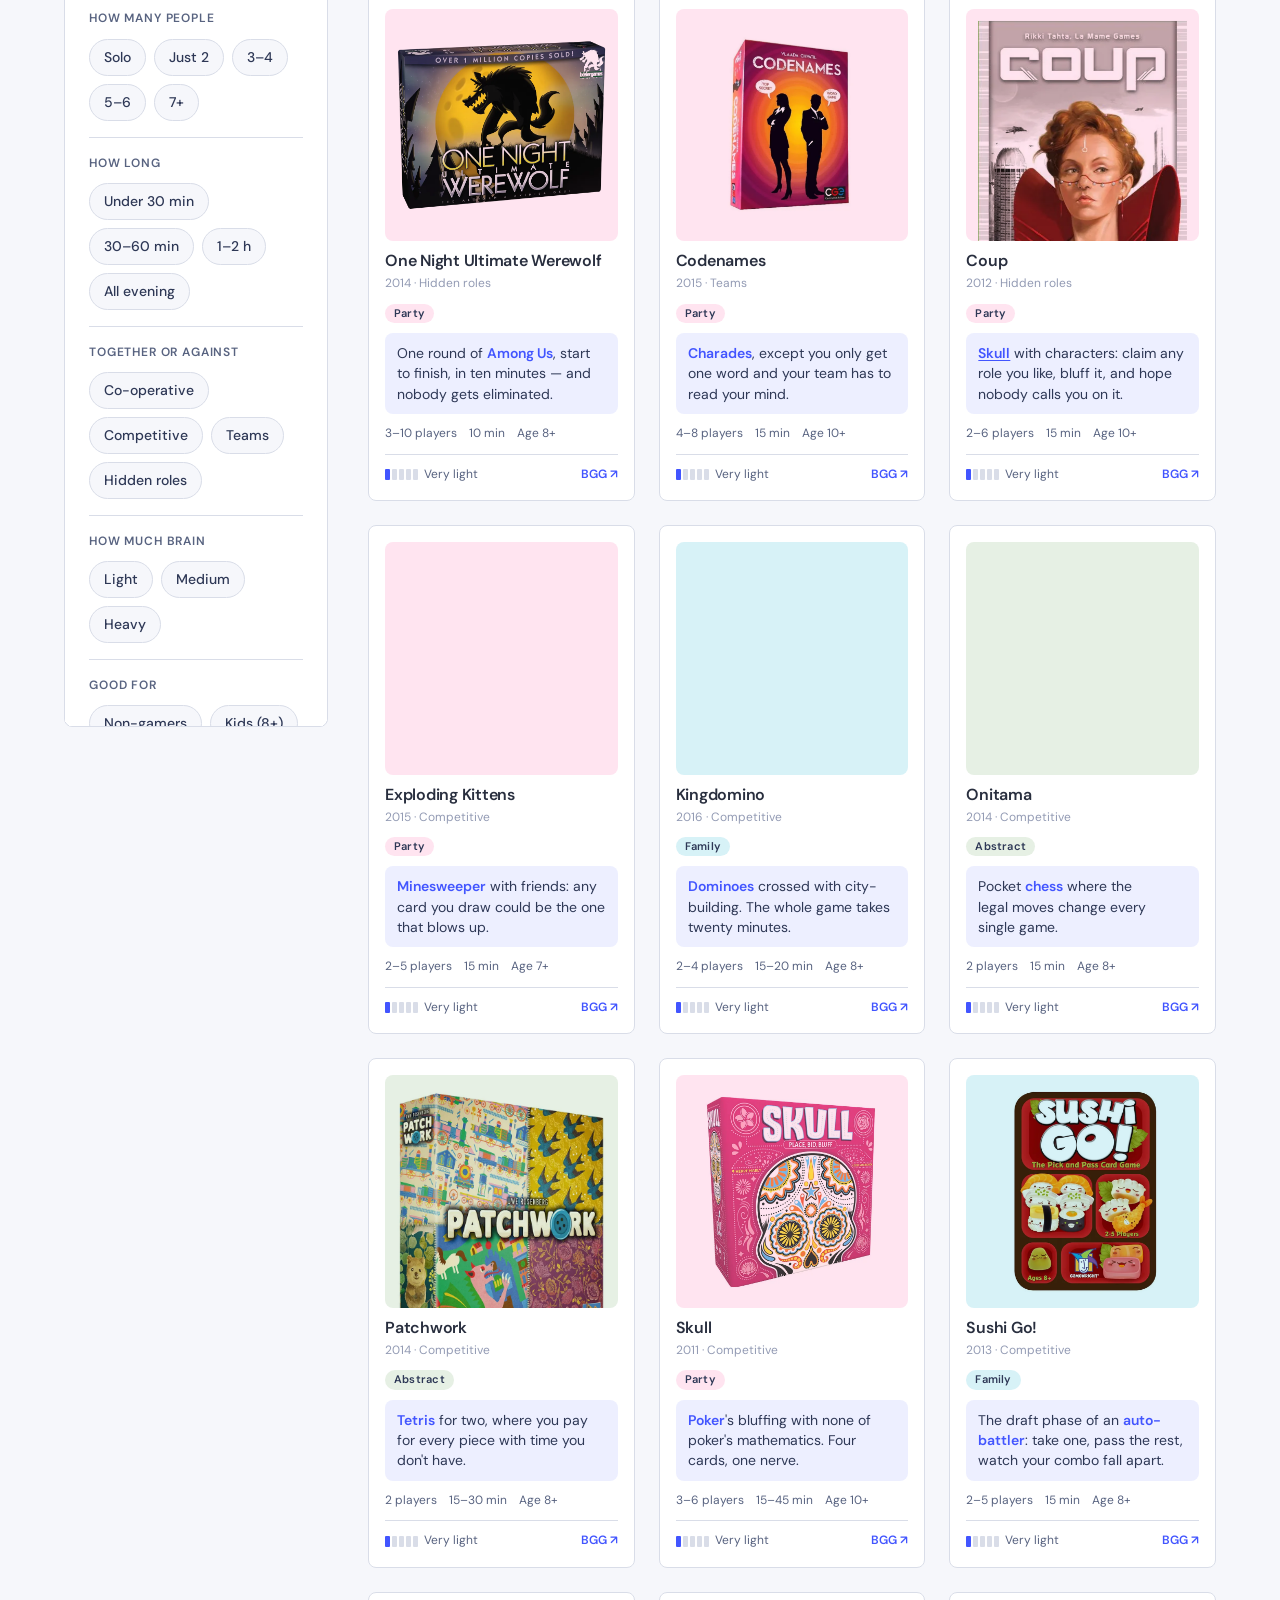
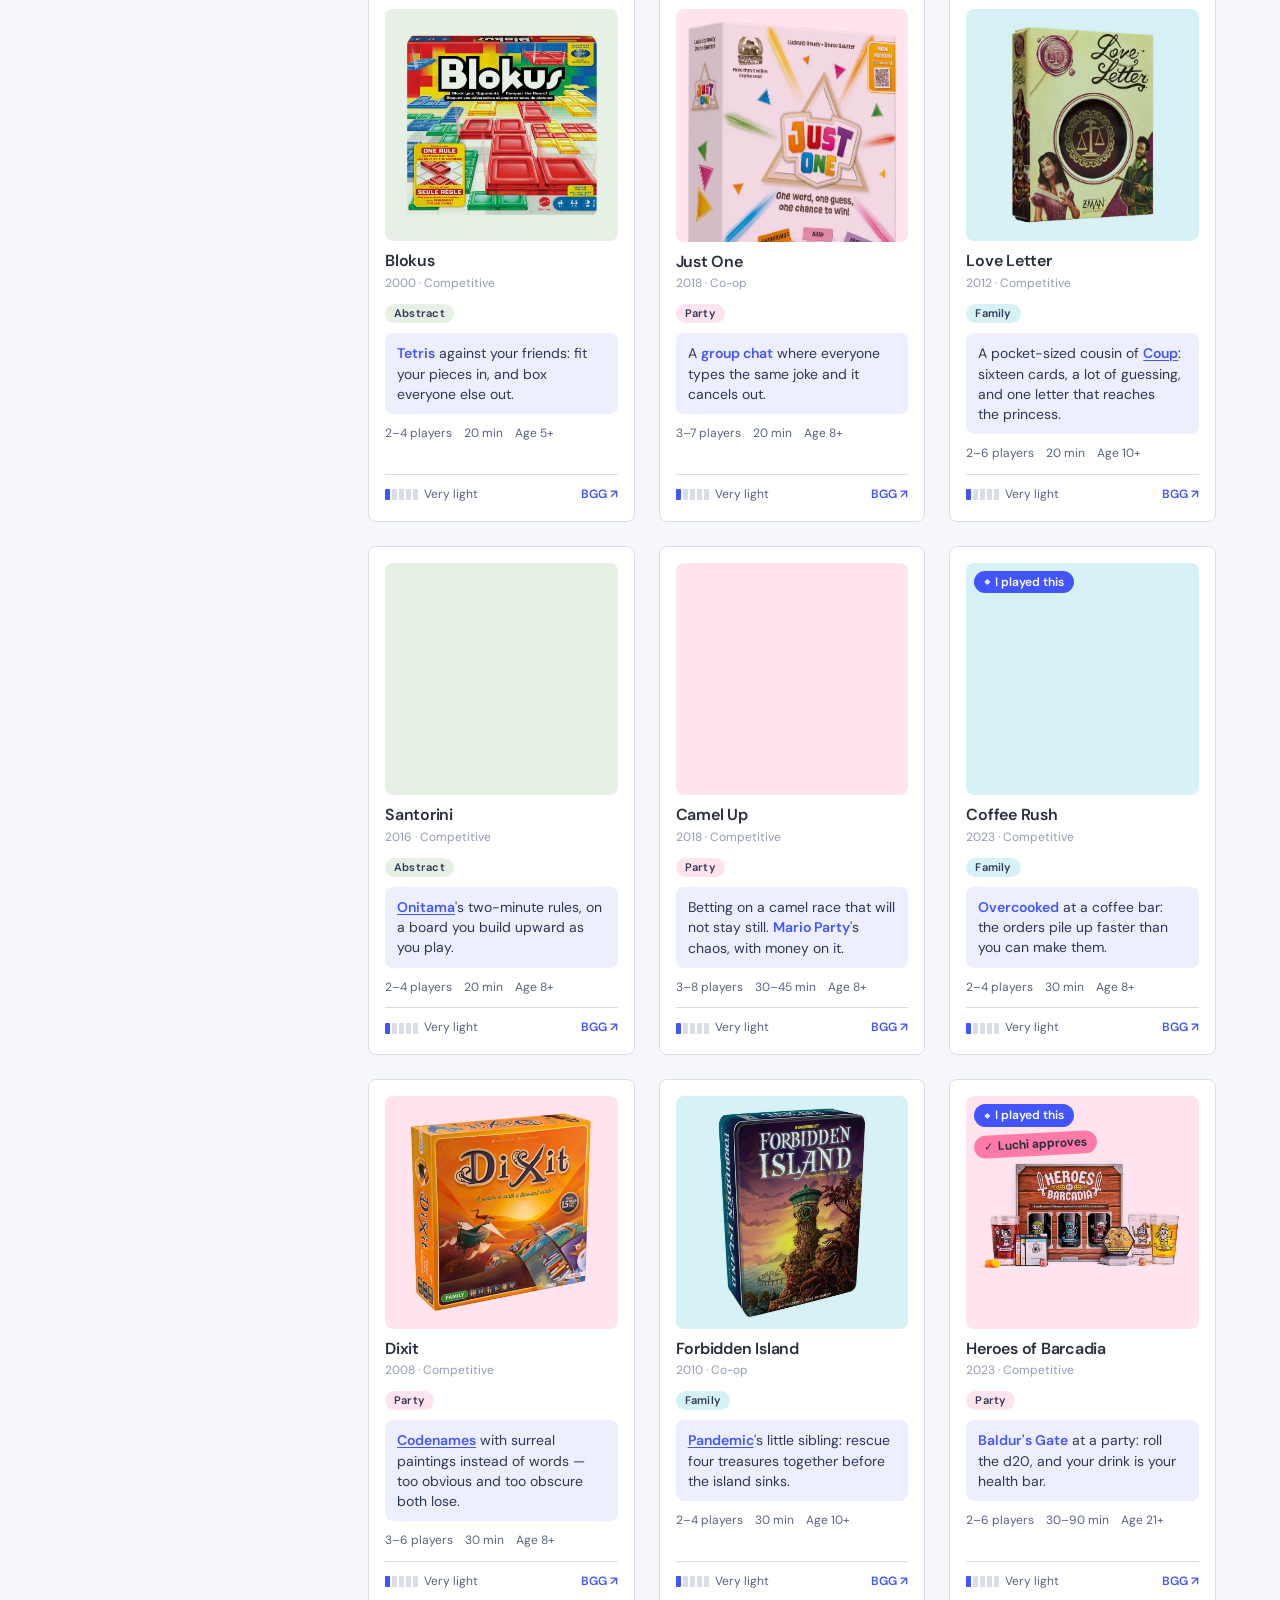
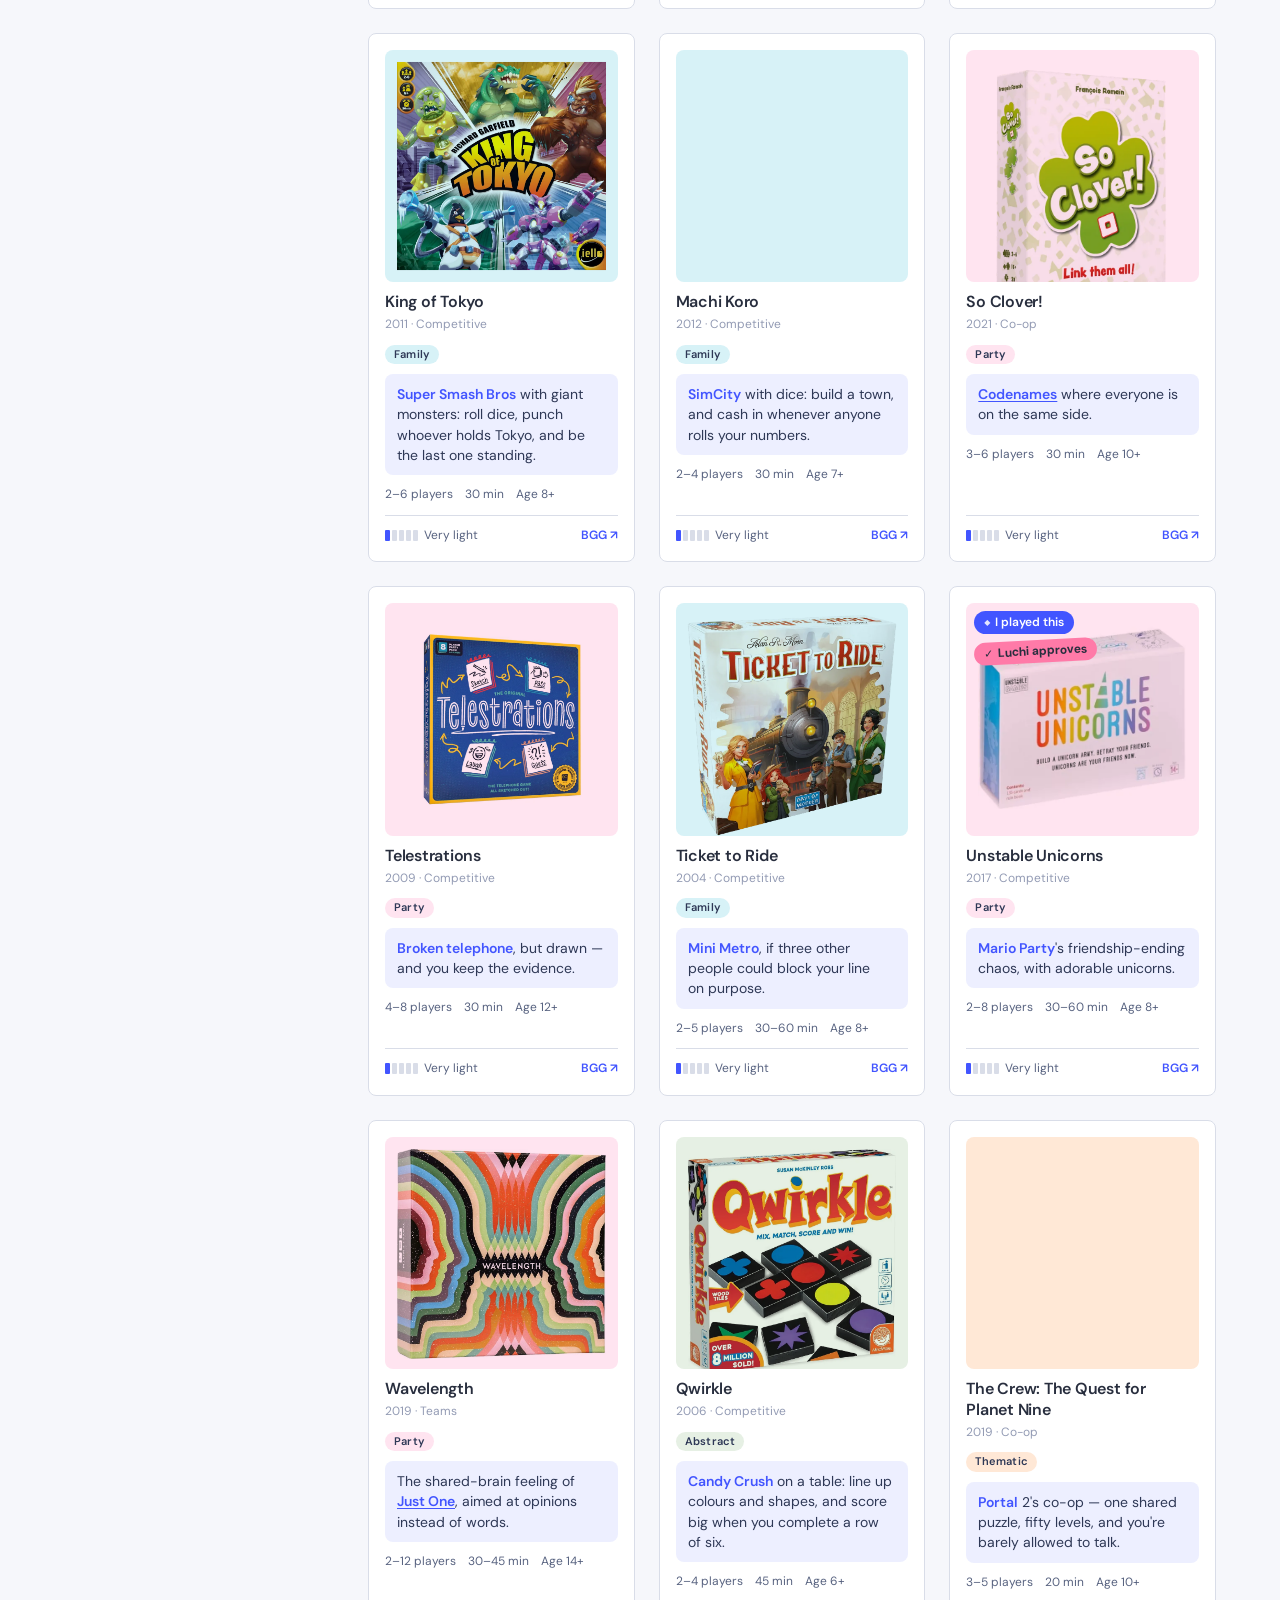
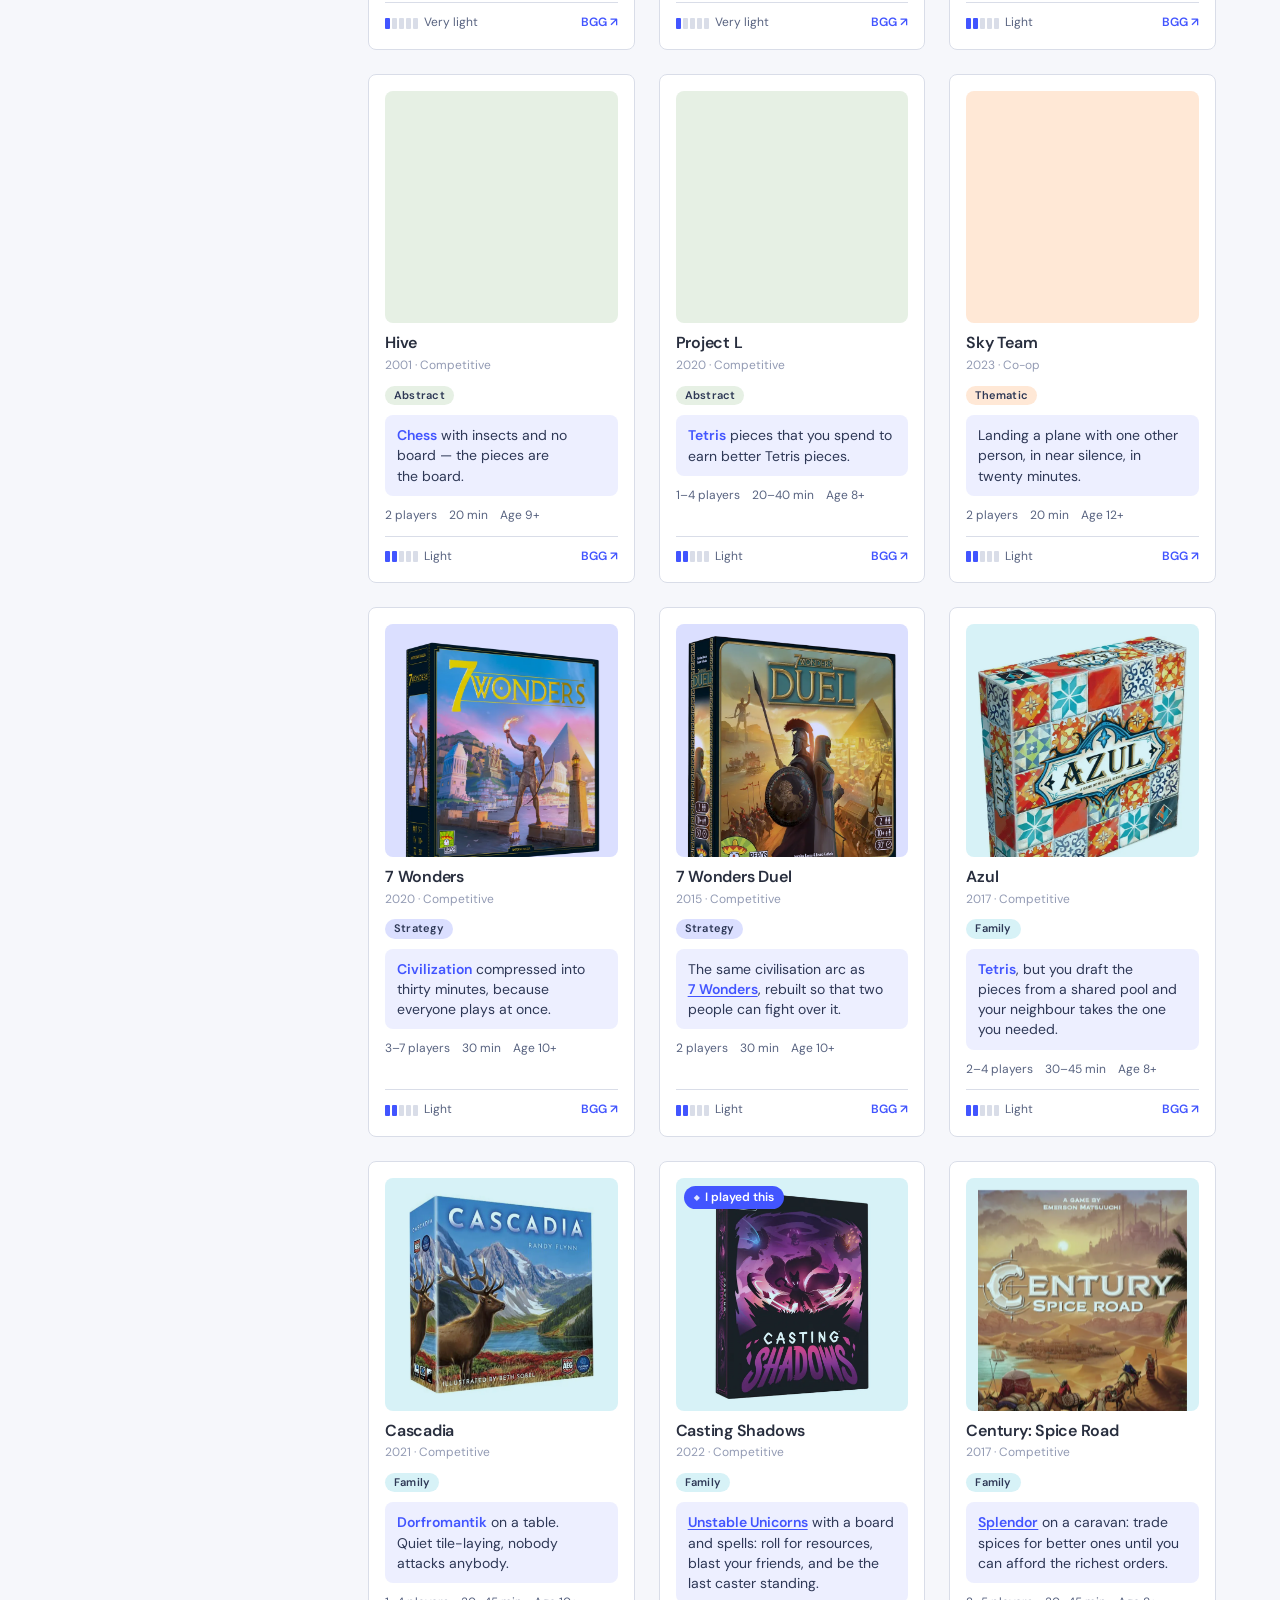
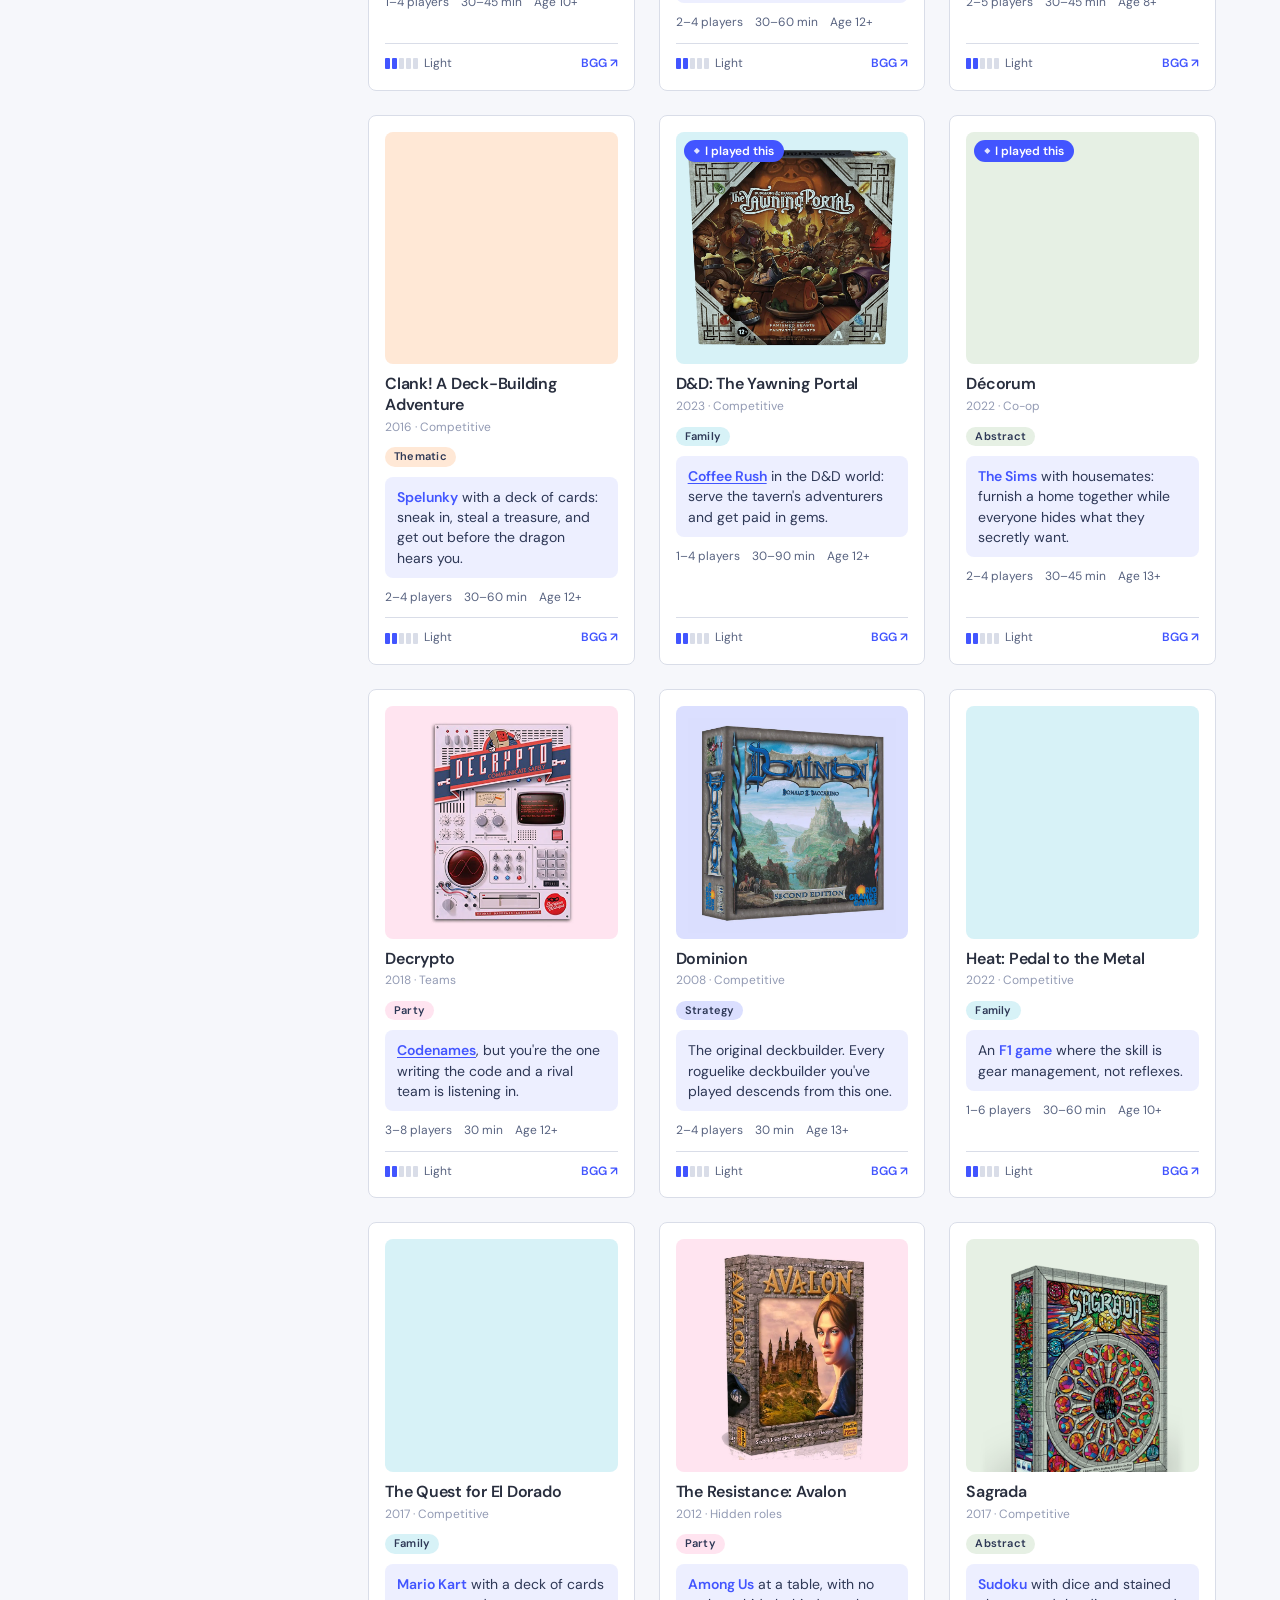
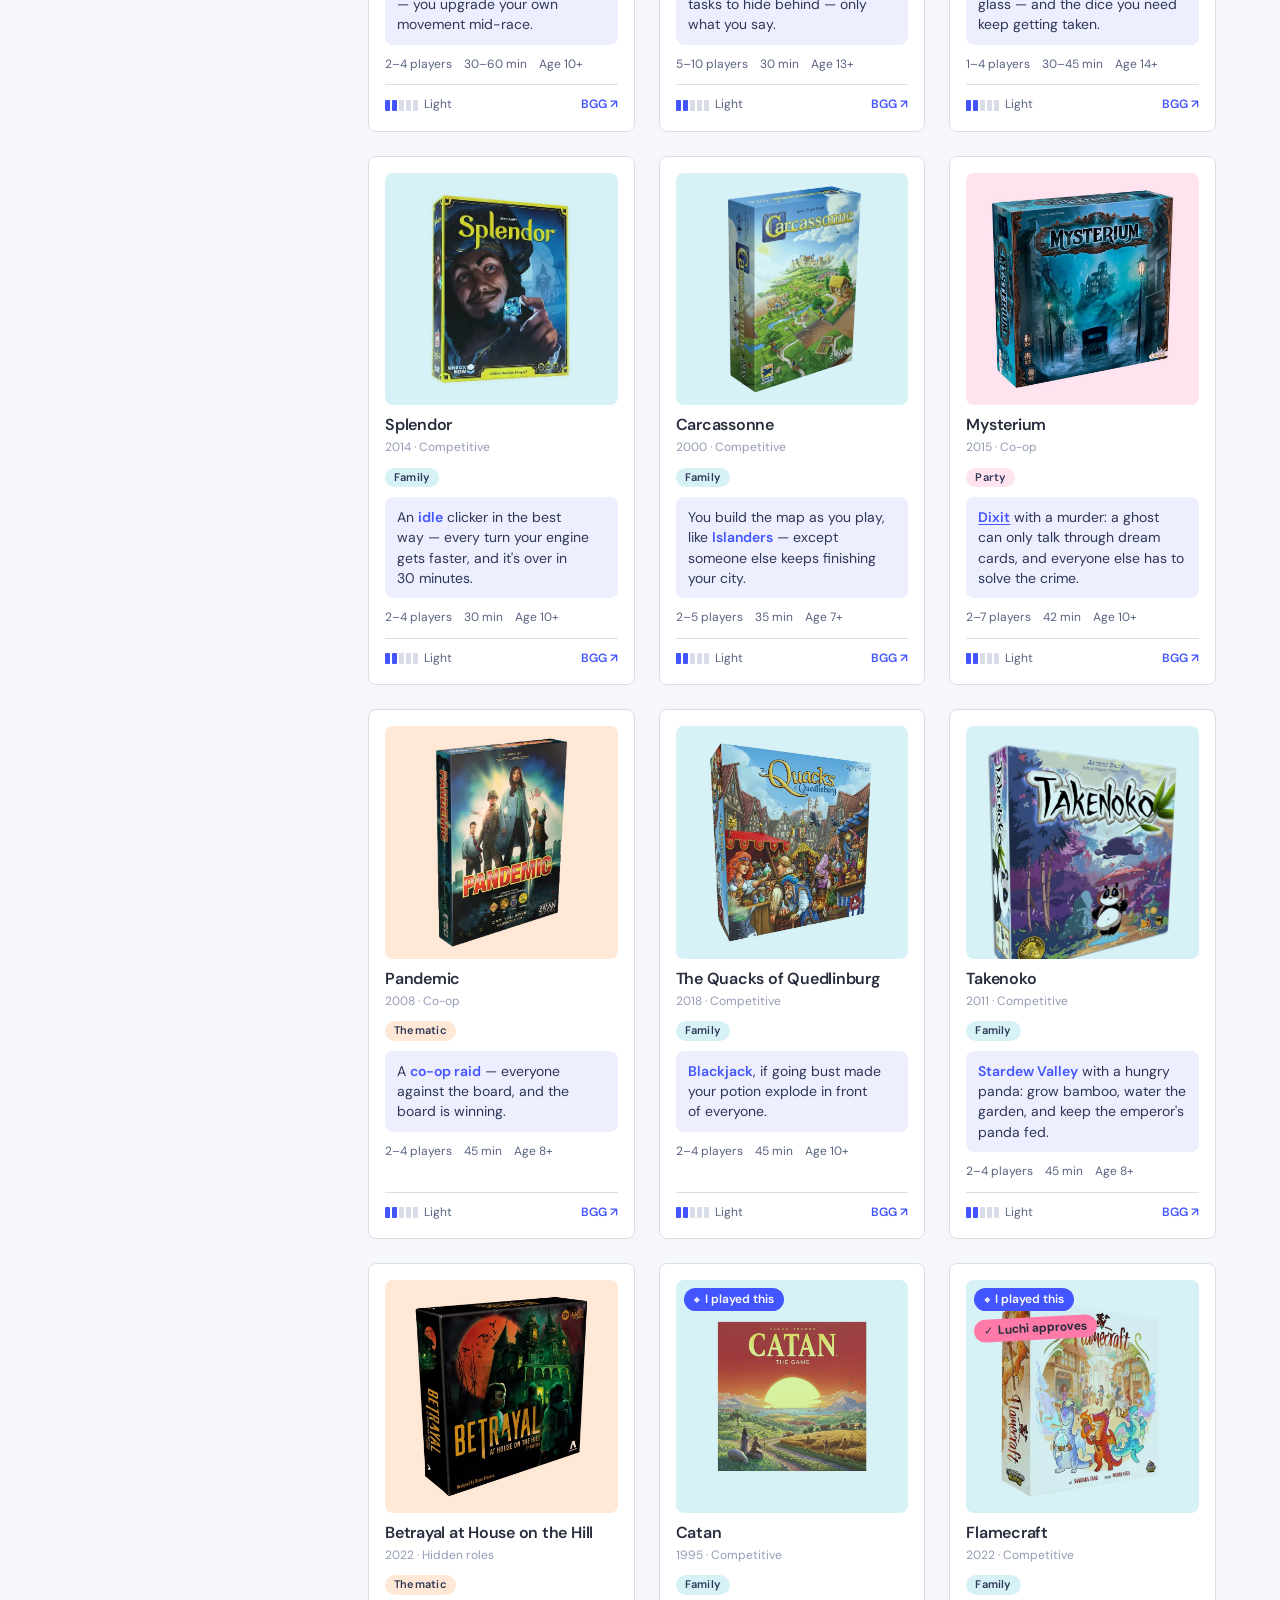
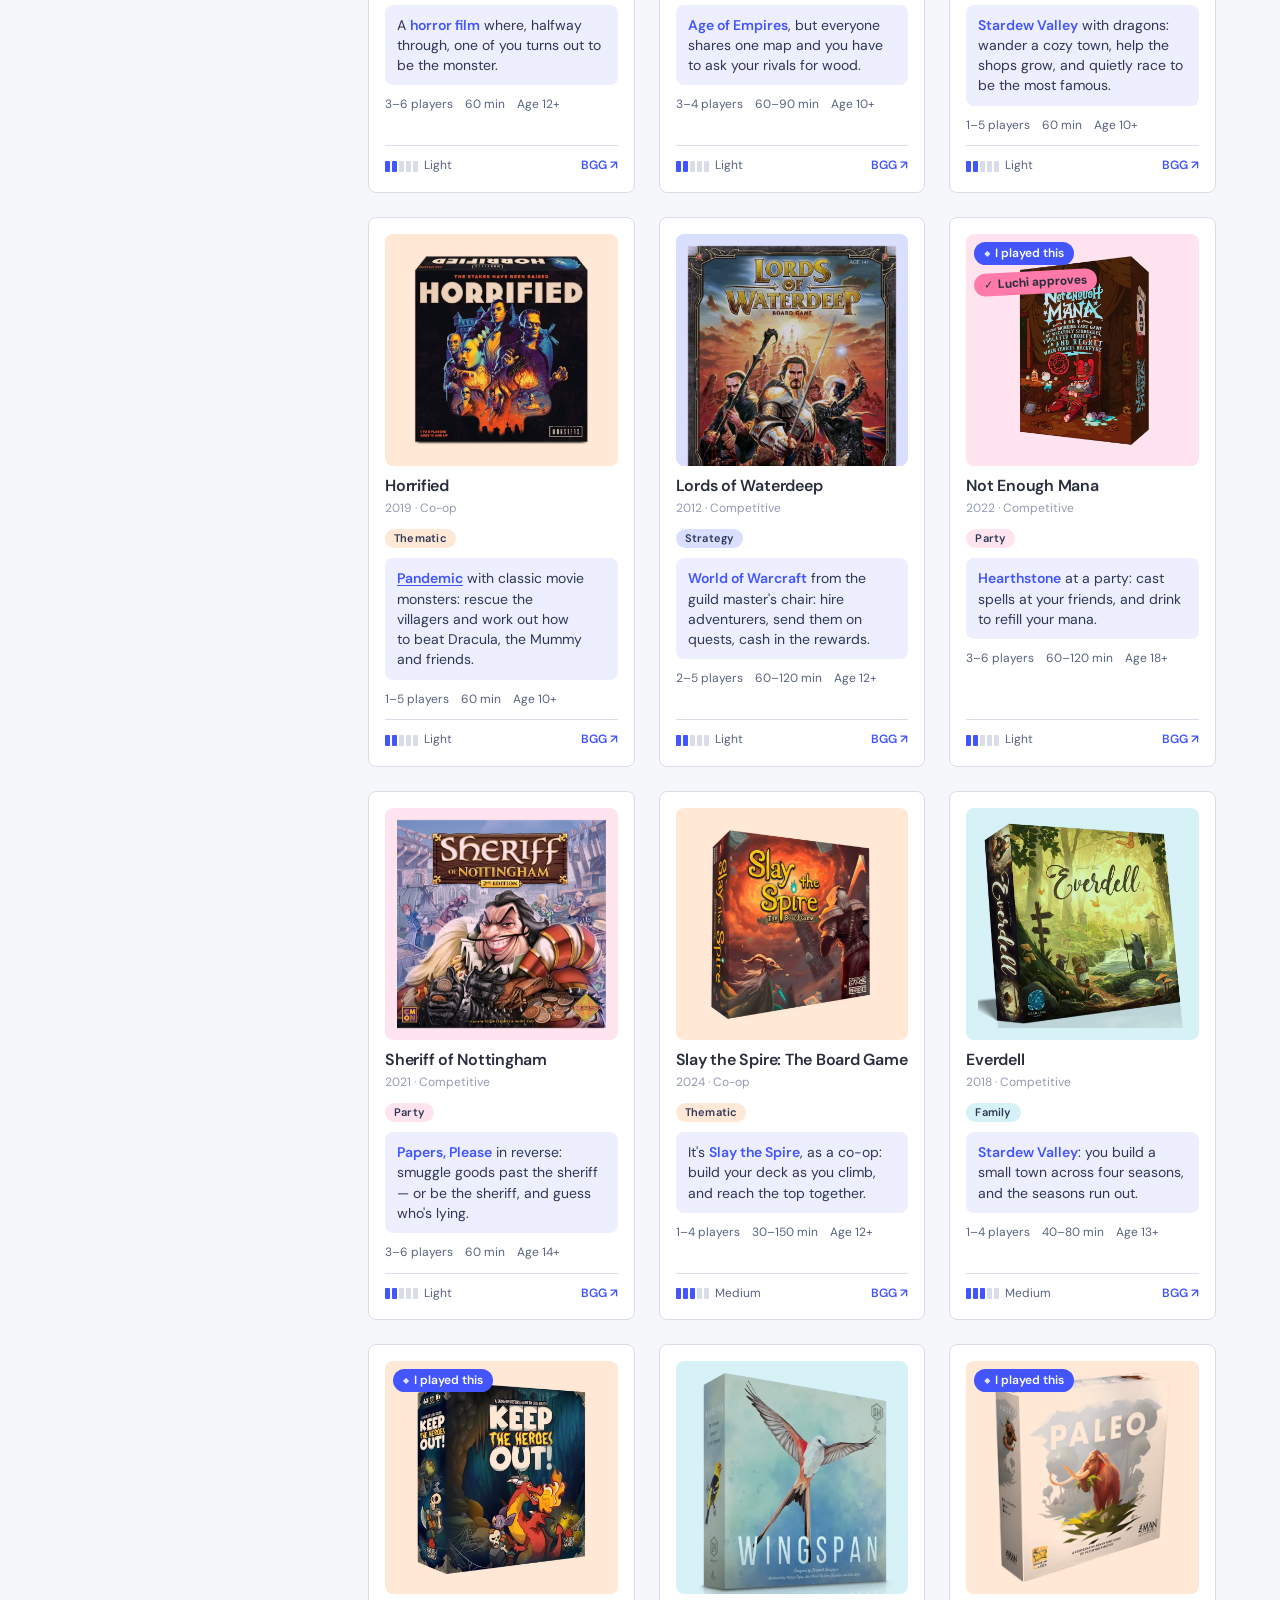
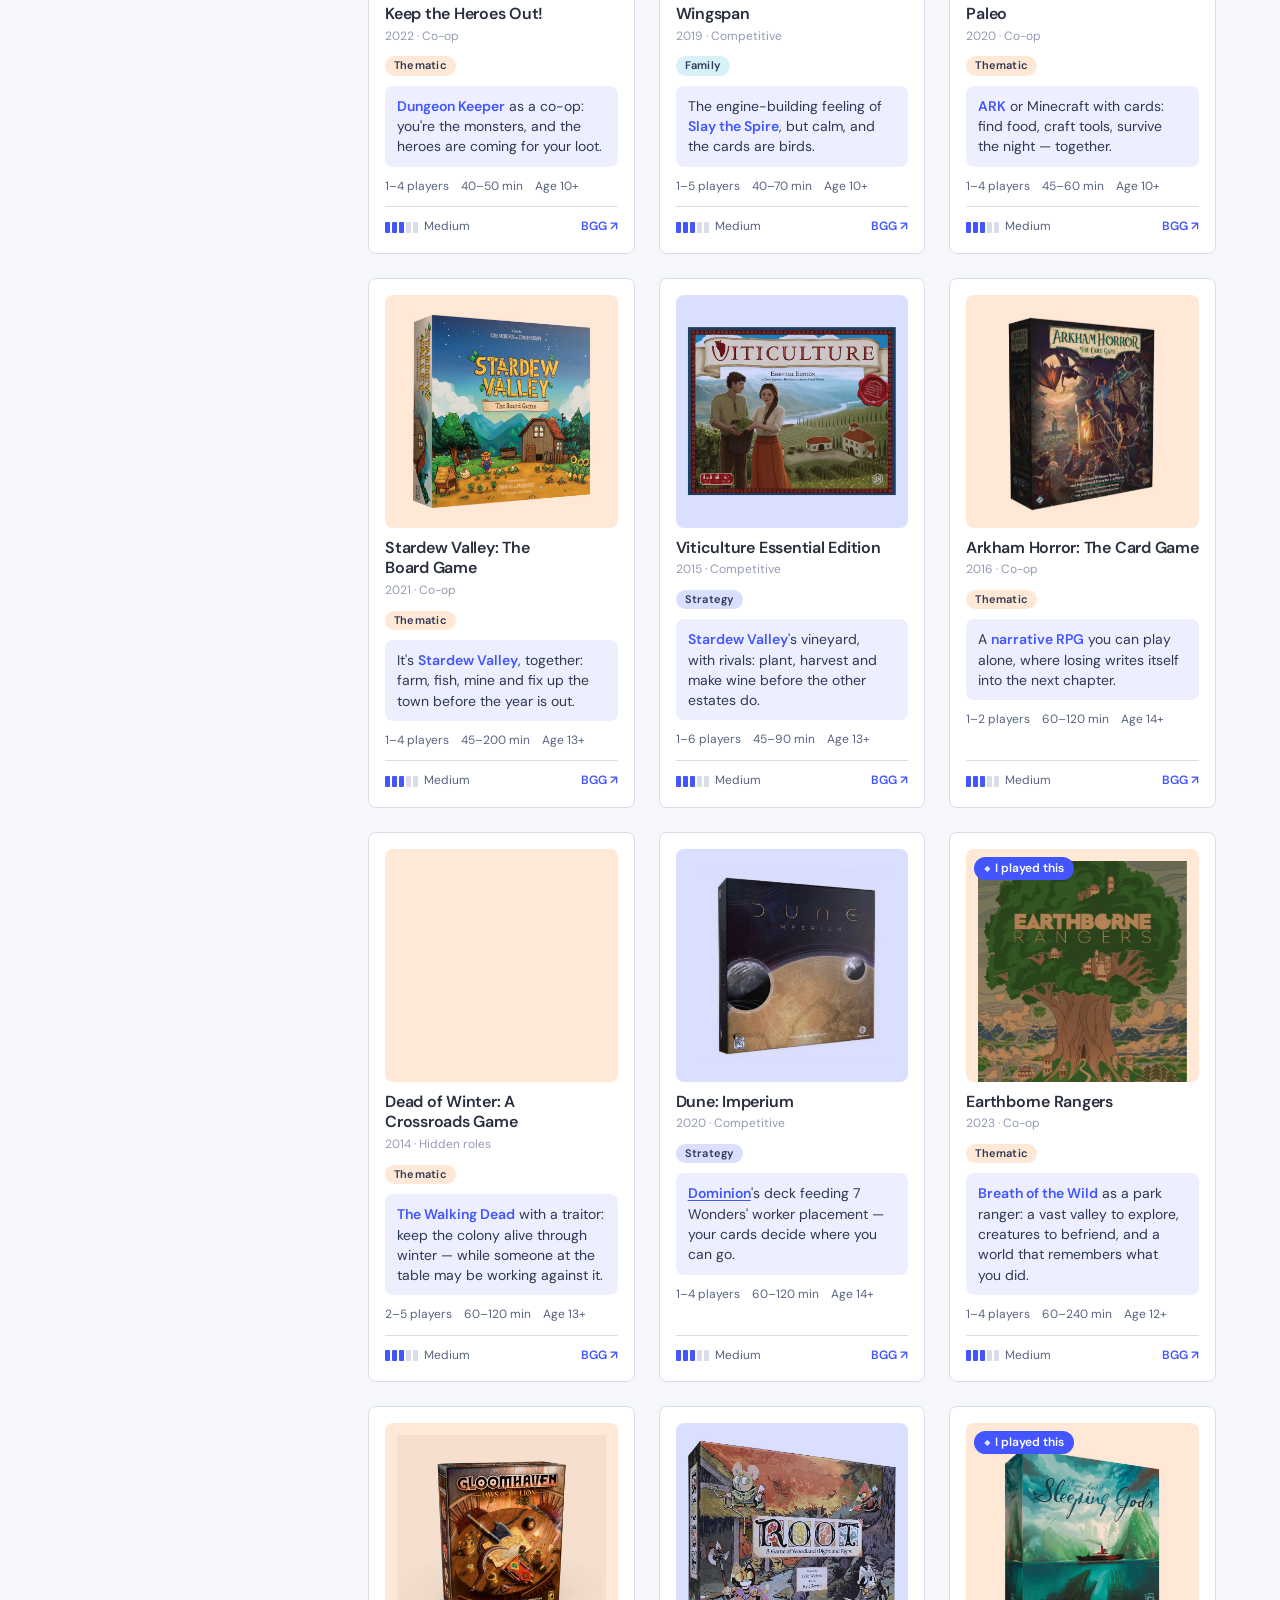
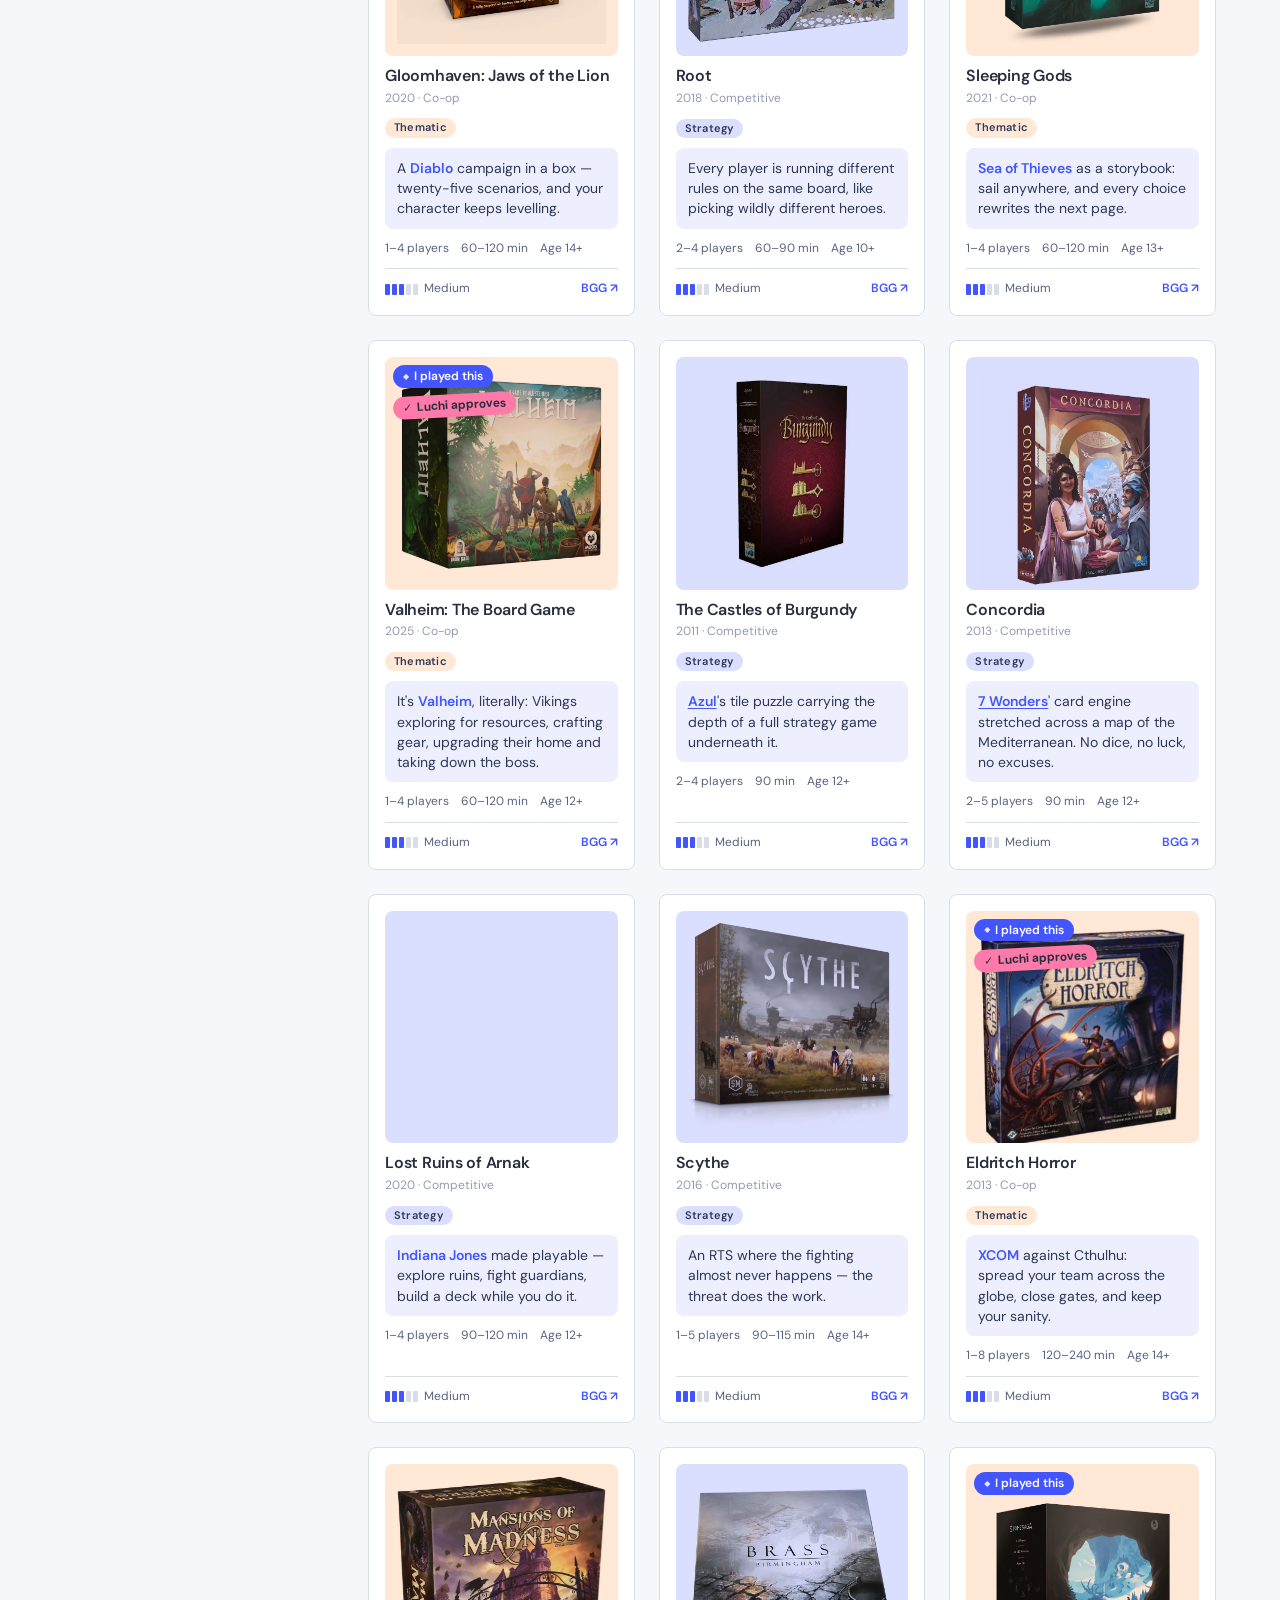
==== commit 89419d0c: "Games 61–70; animation review fixes - Catalogue batch 2: Love Letter, Mysterium, Takenoko, Machi Kor" ====
--- a/index.html
+++ b/index.html
@@ -4,7 +4,7 @@
 <meta charset="utf-8">
 <meta name="viewport" content="width=device-width, initial-scale=1">
 <title>Meeple Map — Find your first board game</title>
-<meta name="description" content="Tell us what you play and find the board game that feels like it. 75 hand-picked games for beginners.">
+<meta name="description" content="Tell us what you play and find the board game that feels like it. 85 hand-picked games for beginners.">
 <meta name="theme-color" content="#4255ff">
 <link rel="icon" href="data:image/svg+xml,%3Csvg xmlns='http://www.w3.org/2000/svg' viewBox='0 0 24 24'%3E%3Cpath d='M12 2.6c-2.2 0-3.6 1.6-3.6 3.5 0 1 .4 1.8 1 2.5-2.4.5-4.2 1.6-4.2 3v6.2c0 1.7 3 2.9 6.8 2.9s6.8-1.2 6.8-2.9v-6.2c0-1.4-1.8-2.5-4.2-3 .6-.7 1-1.5 1-2.5 0-1.9-1.4-3.5-3.6-3.5Z' fill='%234255ff'/%3E%3C/svg%3E">
 <link rel="preconnect" href="https://fonts.googleapis.com">
@@ -28,7 +28,7 @@
         <path d="M10.5 10.5 14 14" stroke="#939bb4" stroke-width="1.6" stroke-linecap="round"/>
       </svg>
       <span class="sr-only" data-i18n="search.label">Search games by name</span>
-      <input type="search" id="search" placeholder="Search 75 games" autocomplete="off" data-i18n-attr="placeholder:search.ph">
+      <input type="search" id="search" placeholder="Search 85 games" autocomplete="off" data-i18n-attr="placeholder:search.ph">
     </label>
     <nav class="nav__right" aria-label="Sections" data-i18n-attr="aria-label:nav.sections">
       <a class="nav__link" href="#finder" data-i18n="nav.browse">Browse</a>
@@ -166,7 +166,7 @@
 <footer class="foot">
   <div class="rail">
     <div class="foot__cols">
-      <div><h4 data-i18n="foot.find">Find a game</h4><ul><li><a href="#quiz" data-go-quiz data-i18n="foot.quiz">Take the quiz</a></li><li><a href="#finder" data-i18n="foot.all">Browse all 75</a></li><li><a href="#twenty" data-i18n="foot.twenty">The 20</a></li><li><a href="#picks" data-i18n="foot.picks">Editorial picks</a></li></ul></div>
+      <div><h4 data-i18n="foot.find">Find a game</h4><ul><li><a href="#quiz" data-go-quiz data-i18n="foot.quiz">Take the quiz</a></li><li><a href="#finder" data-i18n="foot.all">Browse all 85</a></li><li><a href="#twenty" data-i18n="foot.twenty">The 20</a></li><li><a href="#picks" data-i18n="foot.picks">Editorial picks</a></li></ul></div>
       <div><h4 data-i18n="foot.bycat">By category</h4><ul id="foot-cats"></ul></div>
       <div><h4 data-i18n="foot.about">About</h4><ul><li><a href="https://tierra.dk" target="_blank" rel="noopener">tierra.dk ↗</a></li><li><a href="https://boardgamegeek.com" target="_blank" rel="noopener">BoardGameGeek ↗</a></li></ul></div>
     </div>
--- a/assets/css/site.css
+++ b/assets/css/site.css
@@ -93,8 +93,7 @@
   line-height:1.2; transition:transform .14s var(--ease), background .14s var(--ease);
 }
 .btn--primary{background:var(--accent); color:#fff; box-shadow:var(--shadow-sm)}
-.btn--primary:hover{background:var(--accent-ink); text-decoration:none; transform:translateY(-1px)}
-.btn--primary:active{transform:translateY(0)}
+.btn--primary:hover{background:var(--accent-ink); text-decoration:none}
 .btn--ghost{background:transparent; border-color:var(--accent); color:var(--accent)}
 .btn--ghost:hover{background:var(--tinted); text-decoration:none}
 .btn--sm{padding:8px 18px; font-size:var(--t-sm)}
@@ -195,7 +194,7 @@
   display:grid; grid-template-columns:repeat(var(--n,6),1fr);
   gap:var(--s2); margin-top:var(--s3); max-width:var(--w,980px); margin-inline:auto;
 }
-.quiz__step{animation:stepIn .32s var(--ease) both}
+.quiz__step{animation:stepIn .22s var(--ease) both}
 @keyframes stepIn{from{opacity:0; transform:translateY(8px)} to{opacity:1; transform:none}}
 .opt{
   background:var(--surface); border:1px solid var(--border); border-radius:var(--r-feature);
@@ -203,16 +202,12 @@
   display:flex; flex-direction:column; align-items:stretch;  /* buttons centre by default */
   transition:transform .18s var(--ease), border-color .18s var(--ease), box-shadow .18s var(--ease);
 }
-.opt:hover{transform:translateY(-3px); border-color:var(--accent); box-shadow:var(--shadow)}
-.opt:active{transform:translateY(-1px)}
 .opt__mark{
   height:64px; border-radius:var(--r-card); display:grid; place-items:center;
   margin-bottom:var(--s2); background:var(--c, var(--tinted)); color:var(--ink);
   font-size:var(--t-h-sm); font-weight:700; letter-spacing:-.02em;
   transition:transform .18s var(--ease);
 }
-.opt:hover{border-color:var(--c, var(--accent))}
-.opt:hover .opt__mark{transform:scale(1.04) rotate(-2deg)}
 .opt__mark .weight__bars i{background:rgba(40,46,62,.18)}
 .opt__mark .weight__bars i.on{background:var(--ink)}
 .opt__name{font-size:var(--t-sm); font-weight:600; display:block; margin-top:auto; line-height:1.3}
@@ -244,7 +239,6 @@
   display:flex; flex-direction:column; justify-content:space-between; color:var(--ink);
   transition:transform .18s var(--ease);
 }
-.cat:hover{transform:translateY(-4px) rotate(-.6deg)}
 .cat__title{font-size:var(--t-sub); font-weight:700}
 .cat__desc{font-size:var(--t-sm); color:var(--ink); margin-top:6px; line-height:1.45}
 .cat__panel{
@@ -335,11 +329,8 @@
   padding:var(--s2); display:flex; flex-direction:column; gap:10px; position:relative;
   transition:transform .18s var(--ease), box-shadow .18s var(--ease), border-color .18s var(--ease);
 }
-/* Entrance plays once, when the grid first appears. Filtering, sorting and
-   typing re-render the grid dozens of times a session — those must be instant. */
-.grid.is-entering .game{animation:cardIn .3s var(--ease) both}
-@keyframes cardIn{from{opacity:0; transform:translateY(6px)} to{opacity:1; transform:none}}
-.game:hover{transform:translateY(-3px); box-shadow:var(--shadow); border-color:var(--faint)}
+/* No entrance and no lift: the grid re-renders on every filter, and a lift on
+   75 cards flickers as the mouse sweeps across them. Shadow + border only. */
 
 /* Square tile + contain: boxes range from square (Azul) to wide (Nemesis).
    multiply melts the white backgrounds retailers bake into their photos
@@ -424,11 +415,13 @@
 
 /* ---------- Loading skeleton ---------- */
 .skel{background:var(--surface); border:1px solid var(--border); border-radius:var(--r-card); padding:var(--s2)}
-.skel i{display:block; border-radius:var(--r-card); background:linear-gradient(90deg,var(--canvas) 0%,var(--tinted) 50%,var(--canvas) 100%); background-size:200% 100%; animation:shimmer 1.2s linear infinite}
+.skel i{display:block; border-radius:var(--r-card); background:var(--canvas); position:relative; overflow:hidden}
+.skel i::after{content:""; position:absolute; inset:0; background:linear-gradient(90deg,transparent,var(--tinted),transparent);
+  transform:translateX(-100%); animation:shimmer 1.2s linear infinite}   /* transform: composited, no repaint per frame */
 .skel i:first-child{aspect-ratio:1/1}
 .skel i + i{height:14px; margin-top:12px; width:70%}
 .skel i + i + i{width:45%}
-@keyframes shimmer{to{background-position:-200% 0}}
+@keyframes shimmer{to{transform:translateX(100%)}}
 
 /* ---------- The 20 ---------- */
 .byline{display:flex; align-items:center; gap:14px; margin-bottom:var(--s3)}
@@ -507,7 +500,7 @@
 .pick__thumb img{width:100%; height:100%; object-fit:contain; mix-blend-mode:multiply}
 .pick__name{font-size:var(--t-sm); font-weight:600; line-height:1.3; transition:color .14s var(--ease)}
 .pick__sub{font-size:var(--t-caption); color:var(--faint)}
-.pick__sub .nw{white-space:nowrap}   /* never "30–" / "60 min" */
+.nw{white-space:nowrap}   /* never "30–" / "60 min", never "Coup" / ":" */
 .pick__all{margin-top:var(--s2); font-size:var(--t-sm)}
 .arrow{
   position:absolute; top:calc(50% - 32px); z-index:2; width:40px; height:40px; border-radius:50%;
@@ -535,12 +528,12 @@
 .dlg[open]{opacity:1; transform:none; transition-duration:200ms}
 @starting-style{ .dlg[open]{opacity:0; transform:translateY(12px) scale(.98)} }
 .dlg::backdrop{
-  background:rgba(40,46,62,0); backdrop-filter:blur(0);
-  transition:background 160ms var(--ease), backdrop-filter 160ms var(--ease),
+  background:rgba(40,46,62,0);
+  transition:background 160ms var(--ease),
              overlay 160ms var(--ease) allow-discrete, display 160ms var(--ease) allow-discrete;
 }
 .dlg[open]::backdrop{background:rgba(40,46,62,.42); backdrop-filter:blur(2px); transition-duration:200ms}
-@starting-style{ .dlg[open]::backdrop{background:rgba(40,46,62,0); backdrop-filter:blur(0)} }
+@starting-style{ .dlg[open]::backdrop{background:rgba(40,46,62,0)} }
 .dlg__in{display:grid; grid-template-columns:280px 1fr; gap:var(--s4); padding:var(--s4)}
 .dlg__cover{aspect-ratio:1/1; background:var(--canvas); border-radius:var(--r-card); padding:var(--s2); display:grid; place-items:center}
 .dlg__cover img{width:100%; height:100%; object-fit:contain; mix-blend-mode:multiply}
@@ -633,17 +626,20 @@
    is quick (90ms); letting go eases back on the element's own transition. */
 .chip, .pick__row, .lang button{transition-property:background, border-color, color, transform; transition-duration:.14s; transition-timing-function:var(--ease)}
 .btn:active, .chip:active:not(:disabled), .lang button:active{transform:scale(.96); transition-duration:90ms}
-.opt:active, .cat:active{transform:translateY(-1px) scale(.97); transition-duration:90ms}
+.opt:active, .cat:active{transform:scale(.97); transition-duration:90ms}
 .game:has(> .game__open:active){transform:scale(.985); transition-duration:90ms}
 .pick__row:active{transform:scale(.98); transition-duration:90ms}
 
-/* Hover lifts are for a mouse. On touch they'd stick after the tap. */
-@media (hover: none), (pointer: coarse){
-  .opt:hover, .cat:hover, .game:hover, .btn--primary:hover{transform:none}
-  .opt:hover{box-shadow:none; border-color:var(--border)}
-  .opt:hover .opt__mark{transform:none}
-  .game:hover{box-shadow:none; border-color:var(--border)}
-  .opt:active, .cat:active{transform:scale(.97)}
+/* Hover is for a mouse: on touch it would stick after the tap, so it only exists here. */
+@media (hover: hover) and (pointer: fine){
+  .btn--primary:hover{transform:translateY(-1px)}
+  .btn--primary:active{transform:scale(.96)}   /* this block comes after the press rules: re-assert the press */
+  .opt:hover{transform:translateY(-3px); border-color:var(--c, var(--accent)); box-shadow:var(--shadow)}
+  .opt:hover .opt__mark{transform:scale(1.04) rotate(-2deg)}
+  .opt:active{transform:translateY(-1px) scale(.97)}
+  .cat:hover{transform:translateY(-4px) rotate(-.6deg)}
+  .cat:active{transform:translateY(-1px) scale(.97)}
+  .game:hover{box-shadow:var(--shadow); border-color:var(--faint)}
 }
 
 /* ---------- Responsive ---------- */
@@ -737,7 +733,7 @@
     transition-property:opacity, color, background-color, border-color, box-shadow !important;
     transition-duration:150ms !important;
   }
-  .quiz__step, .grid.is-entering .game{animation:fade .2s ease both !important}
+  .quiz__step{animation:fade .2s ease both !important}
   .opt:hover, .opt:active, .opt:hover .opt__mark, .cat:hover, .cat:active, .game:hover,
   .btn:hover, .btn:active, .chip:active, .pick__row:active, .lang button:active,
   .game:has(> .game__open:active){transform:none !important}
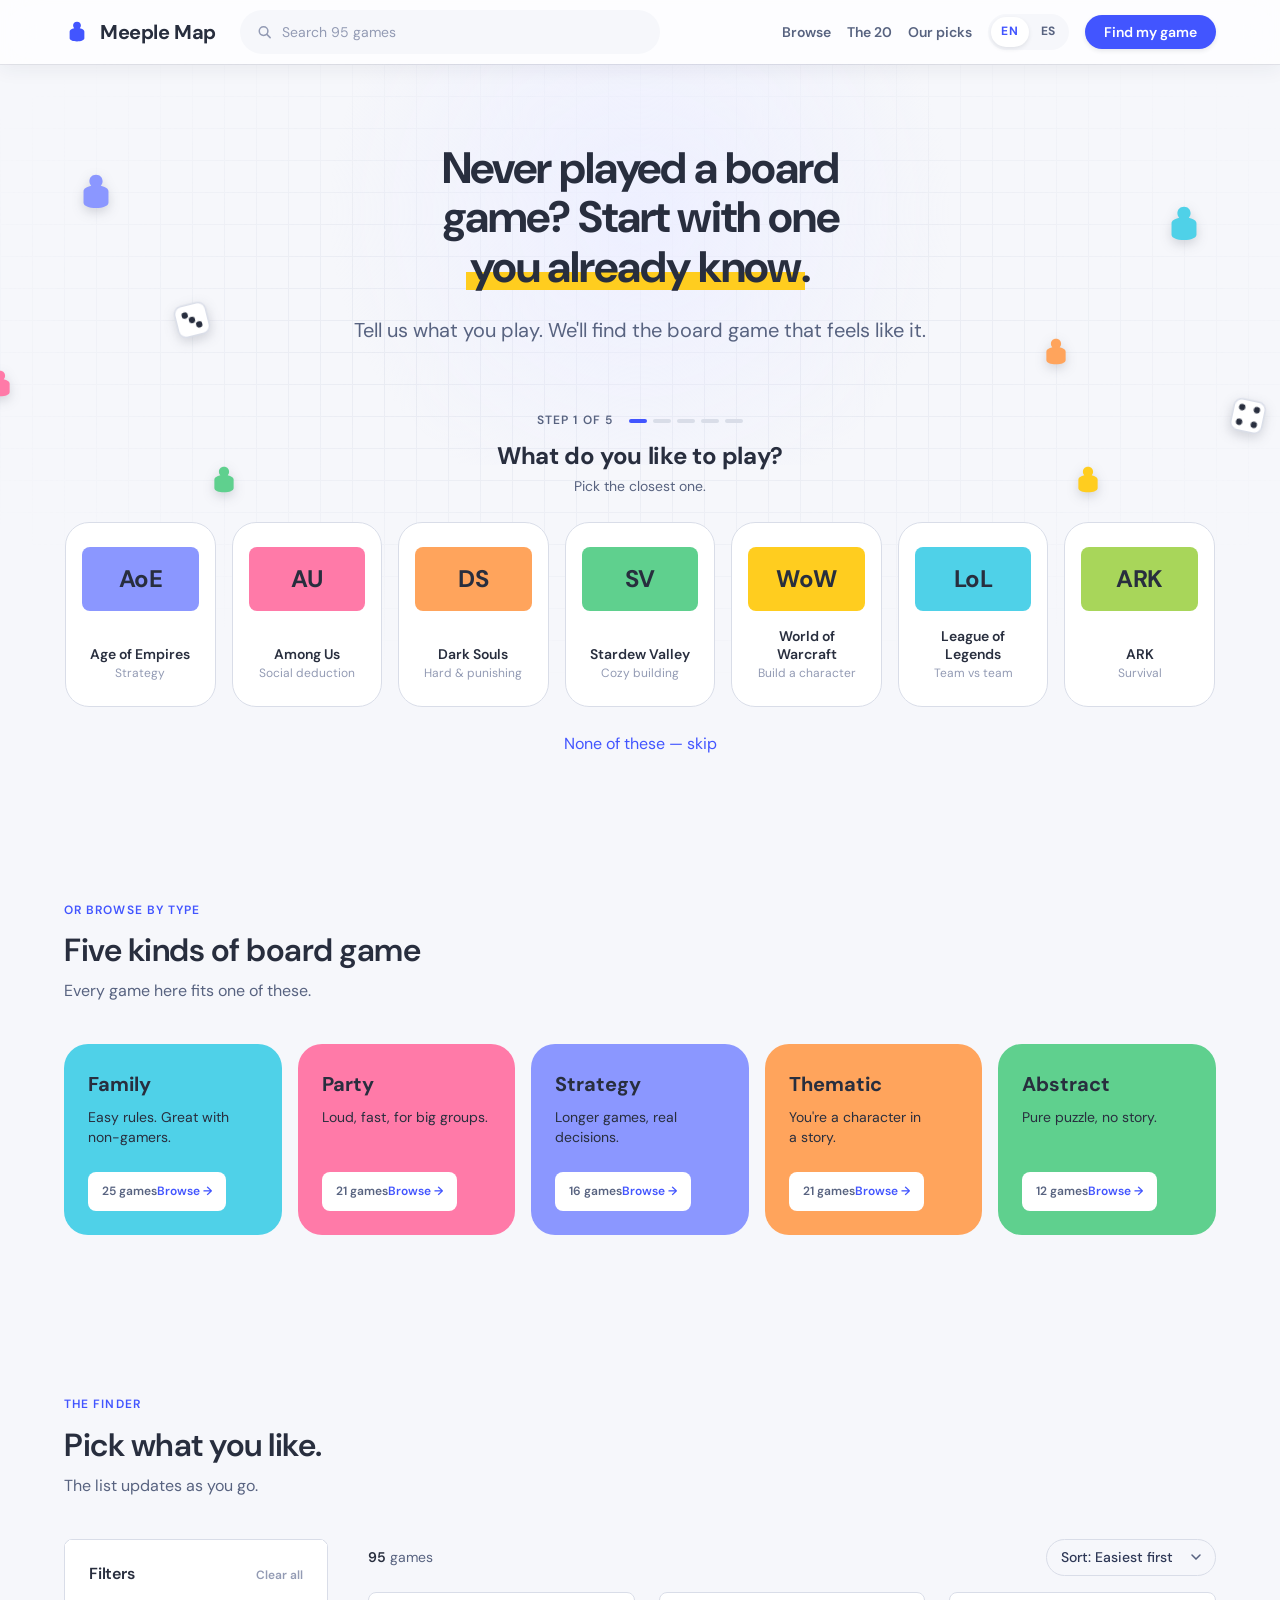
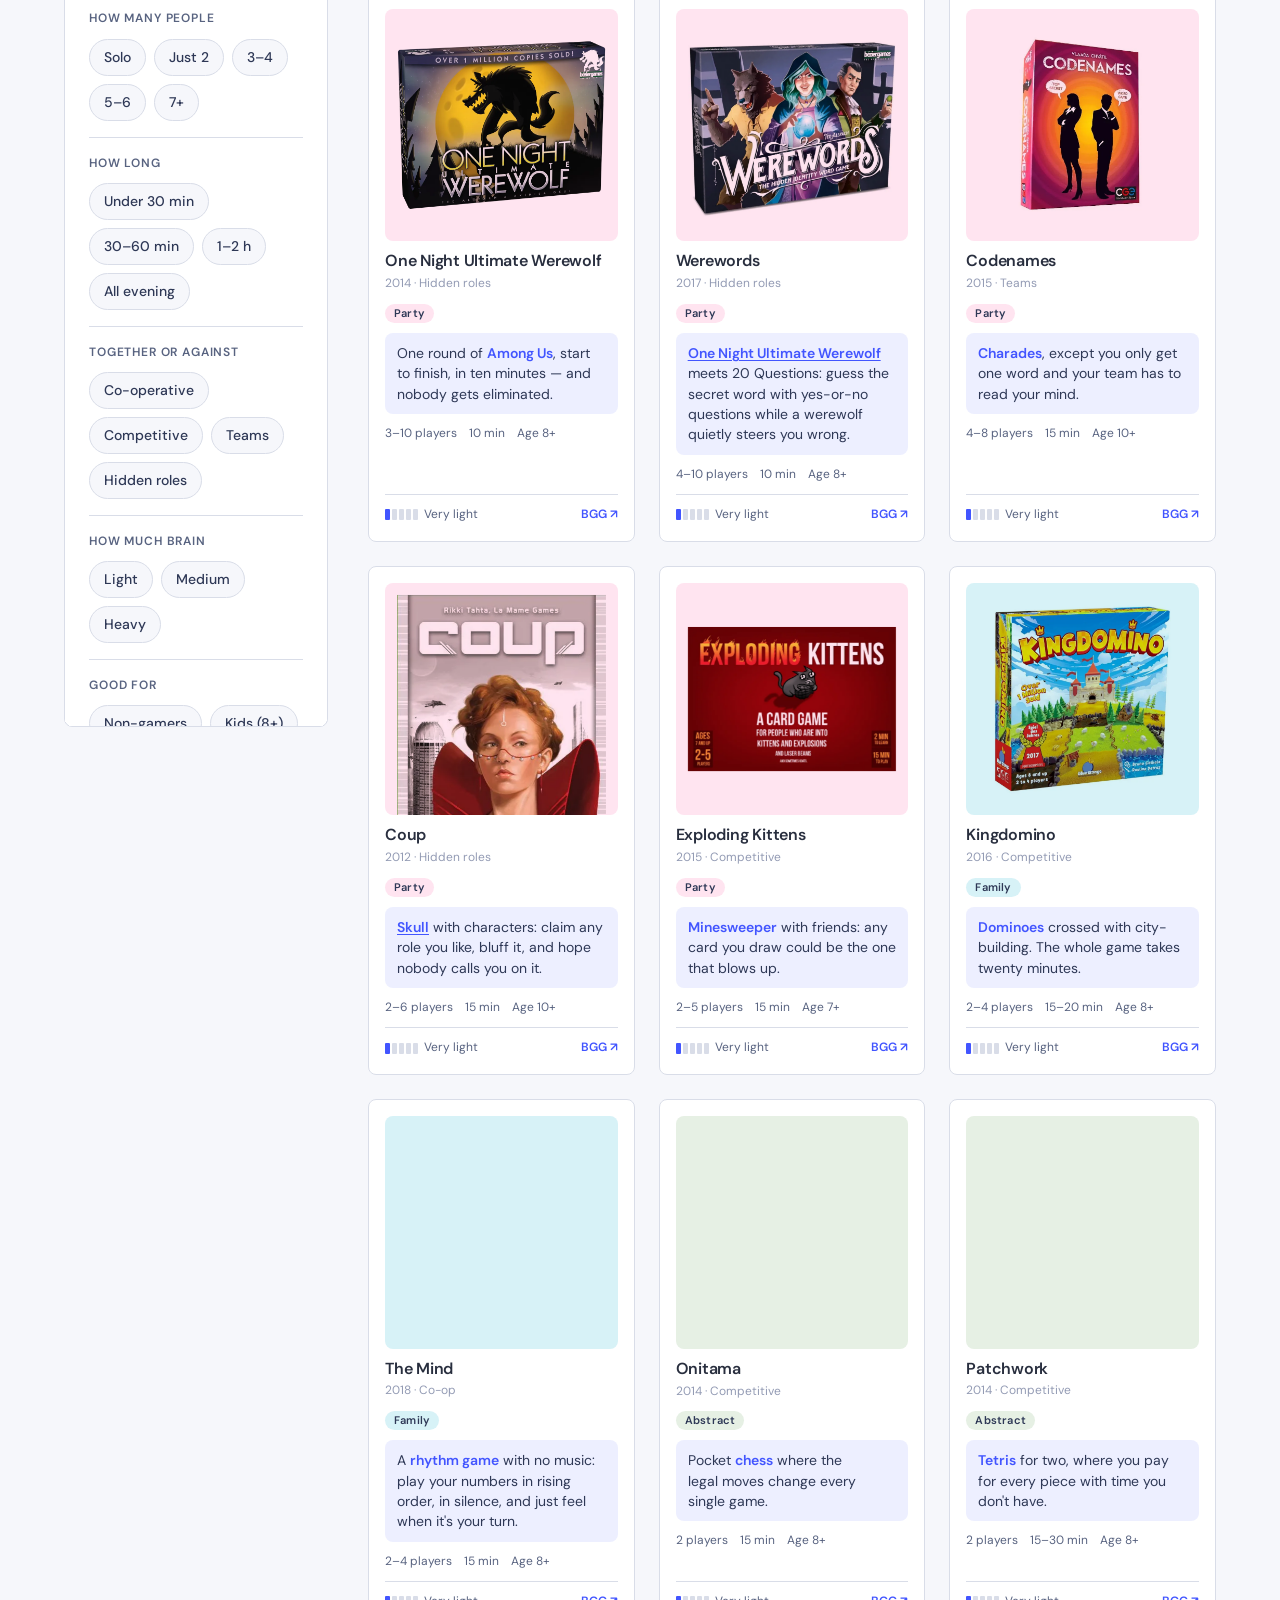
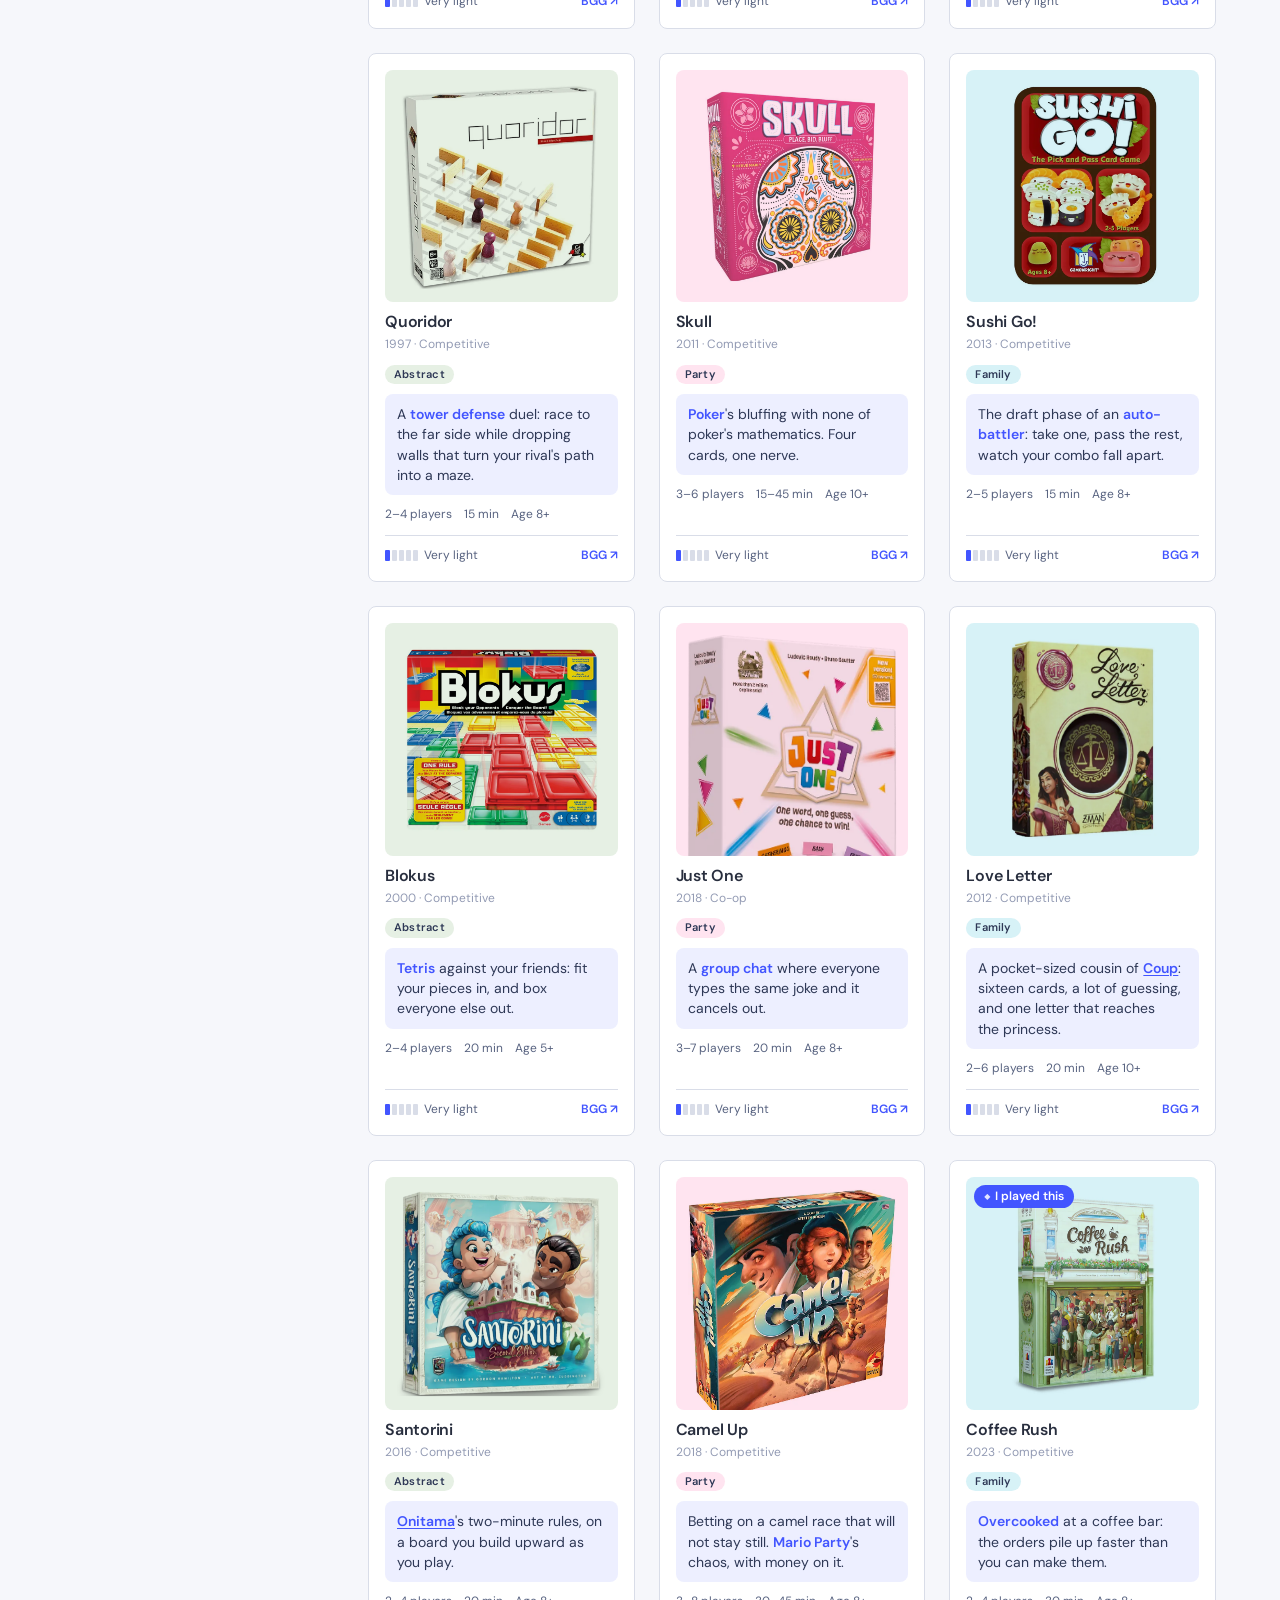
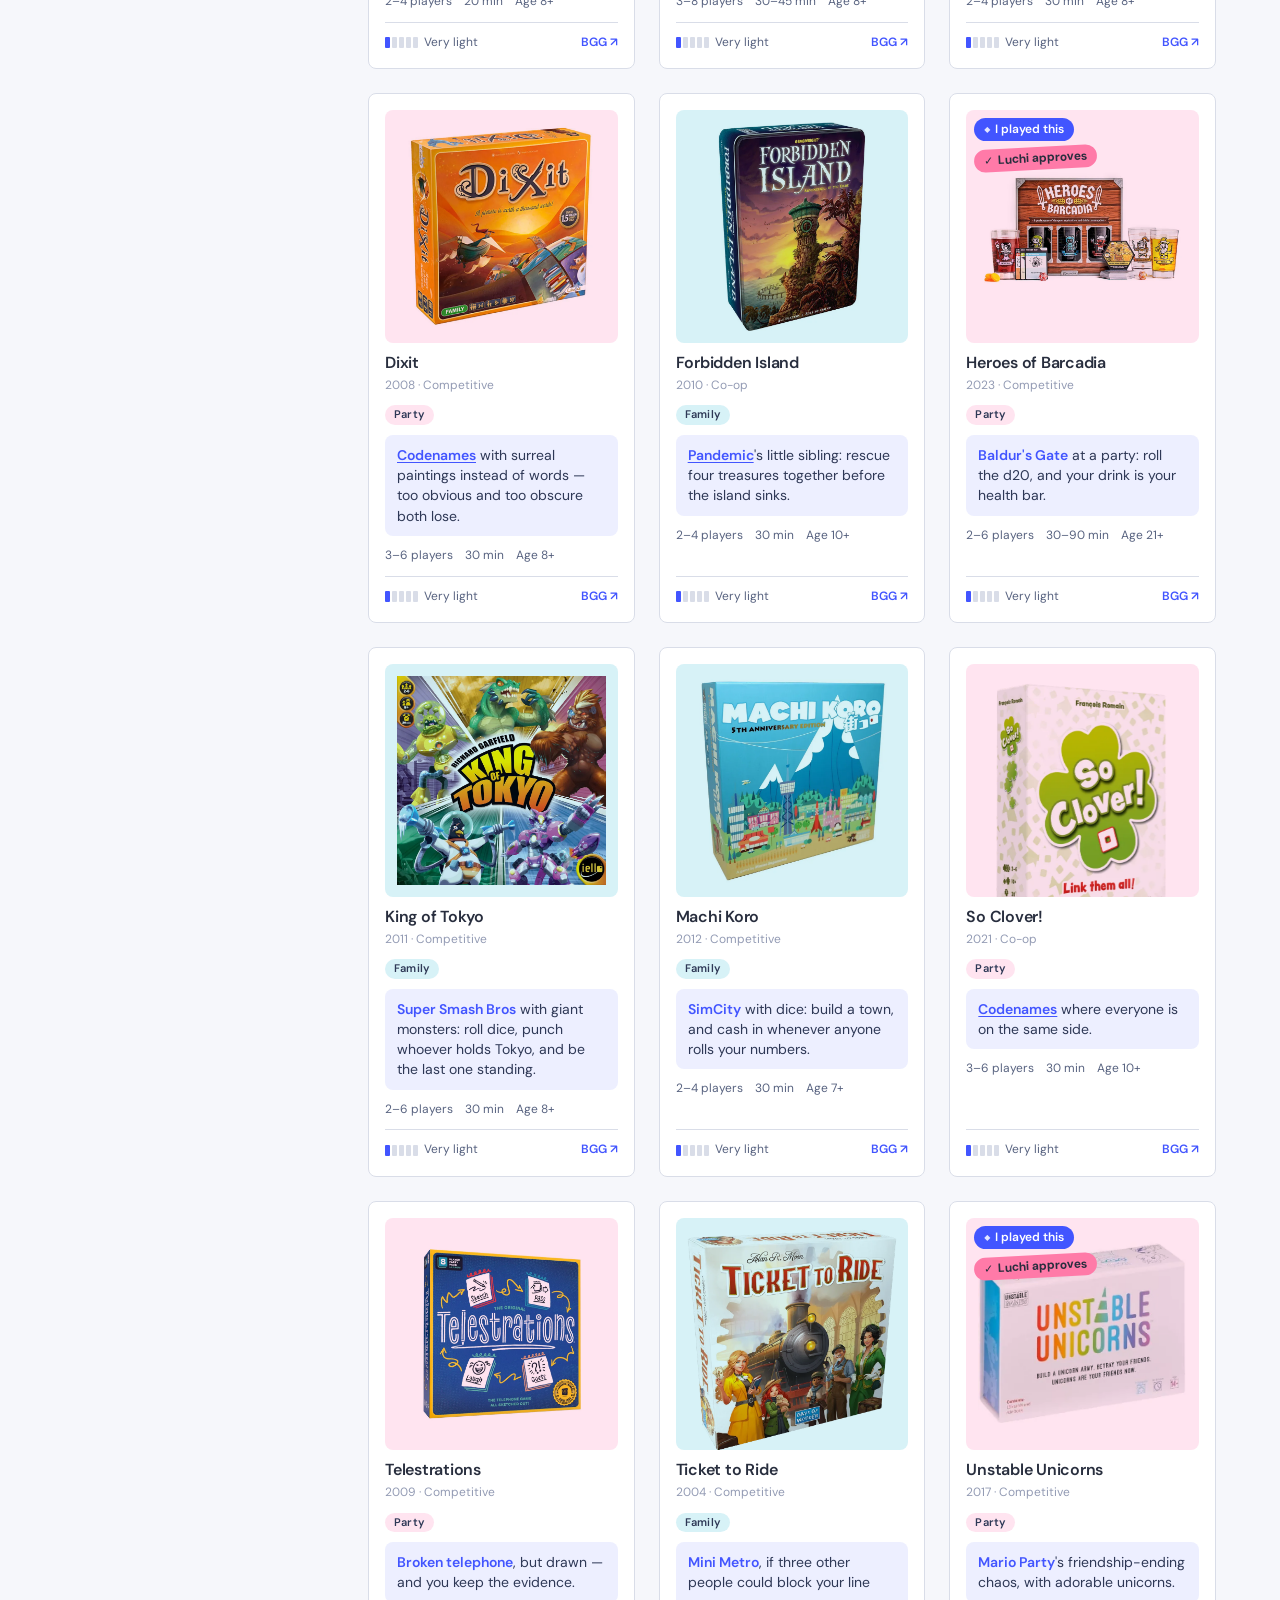
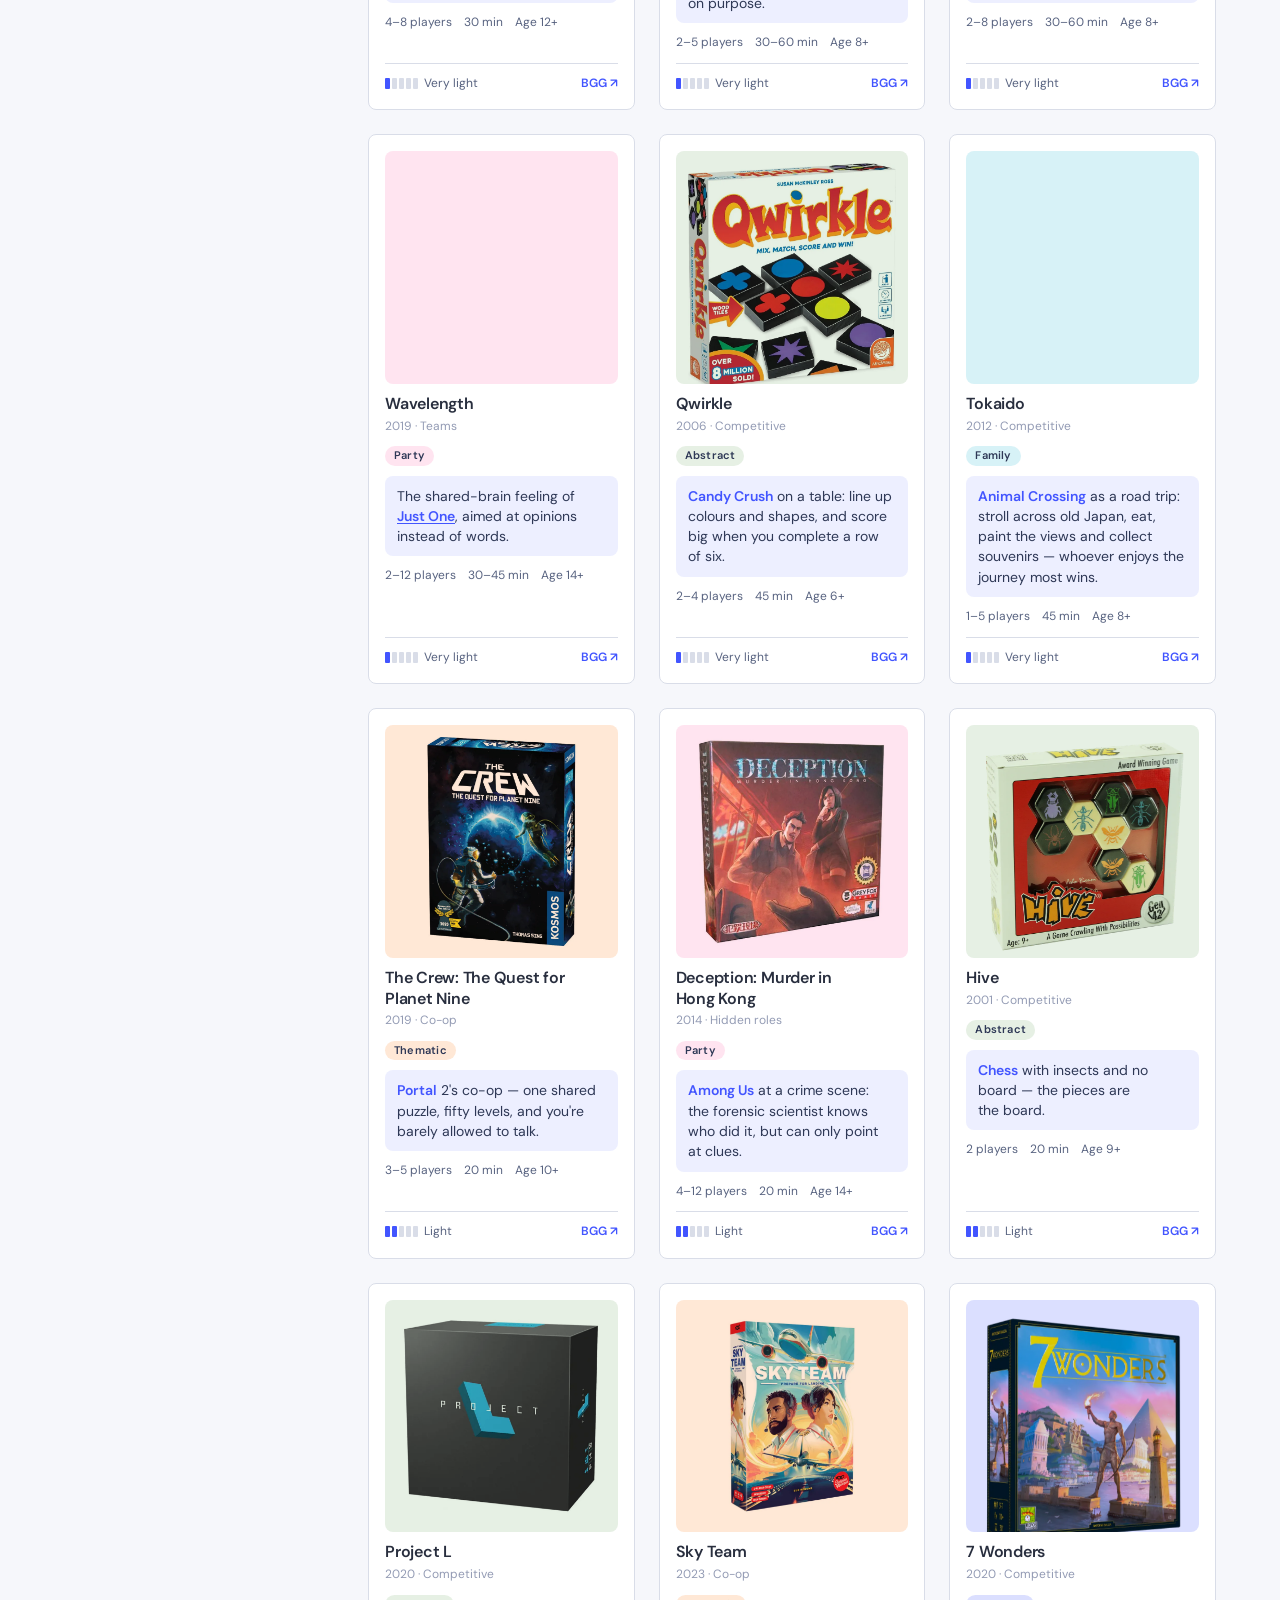
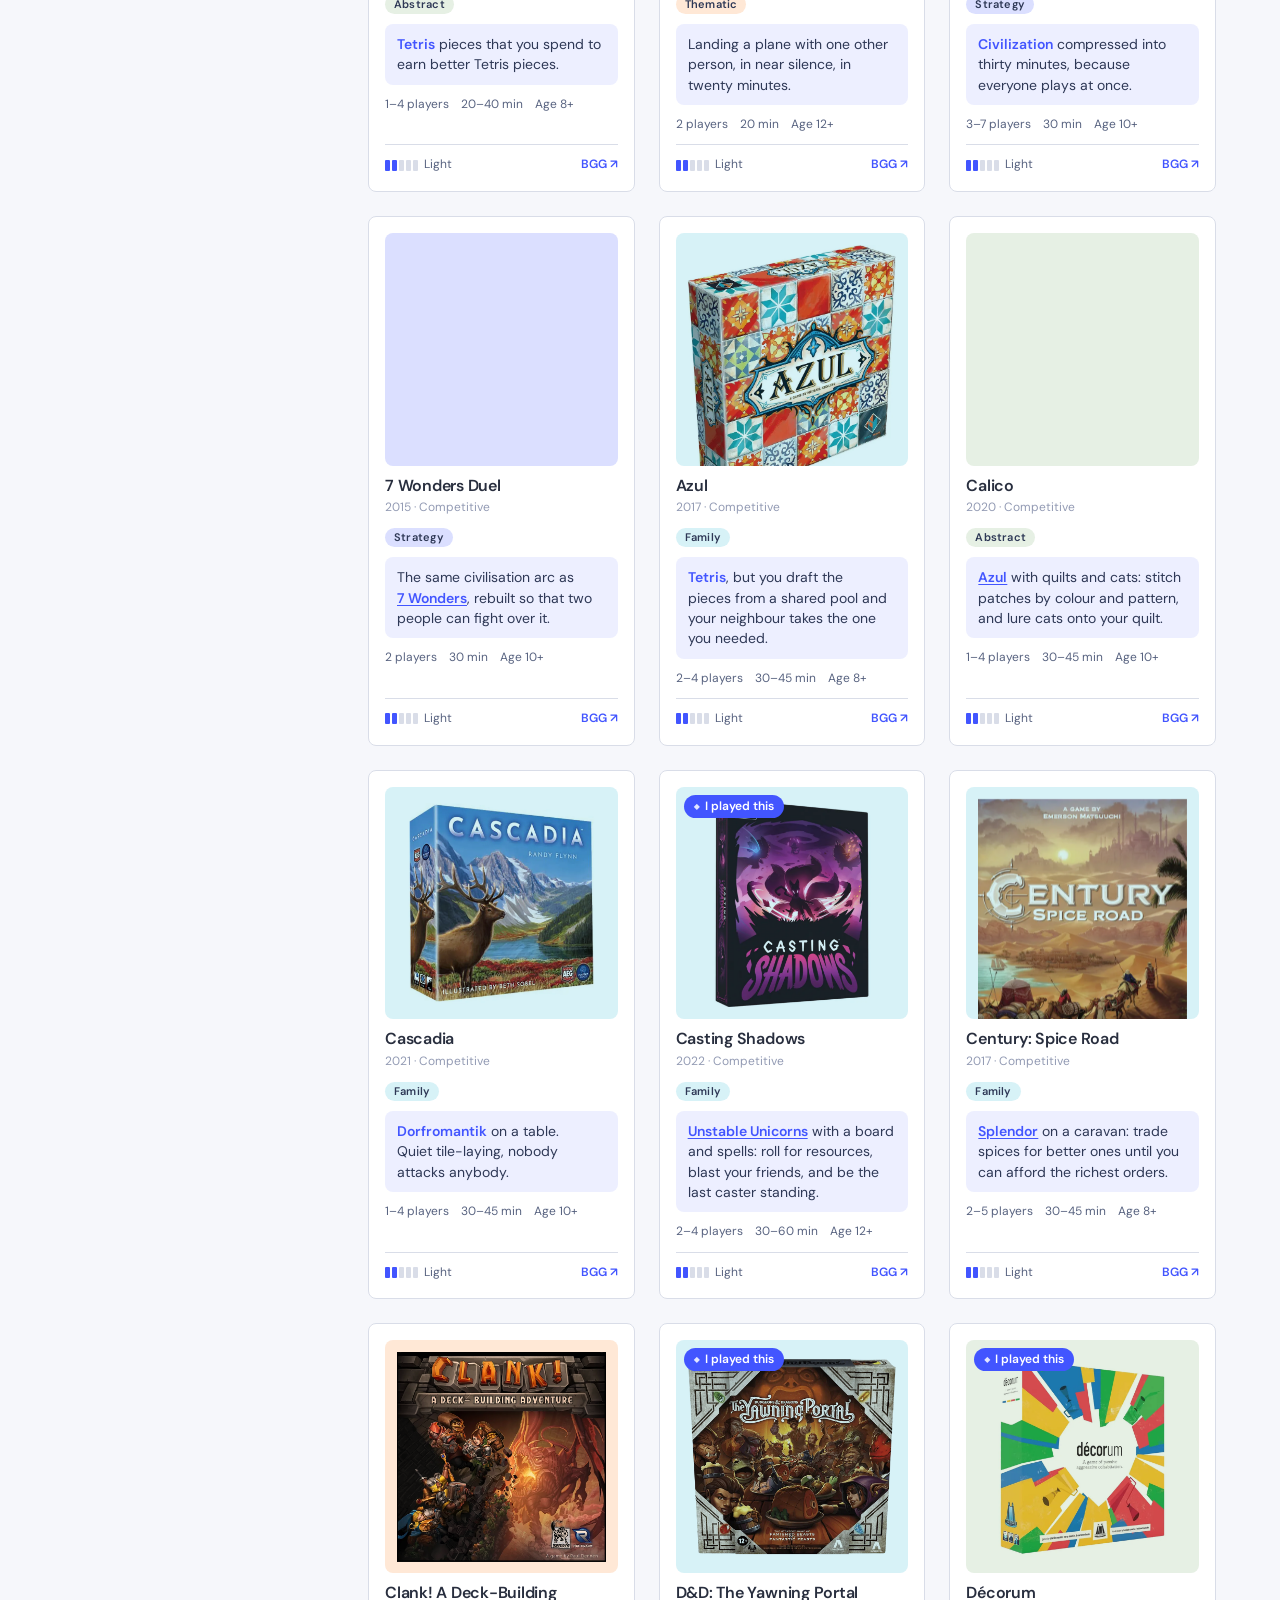
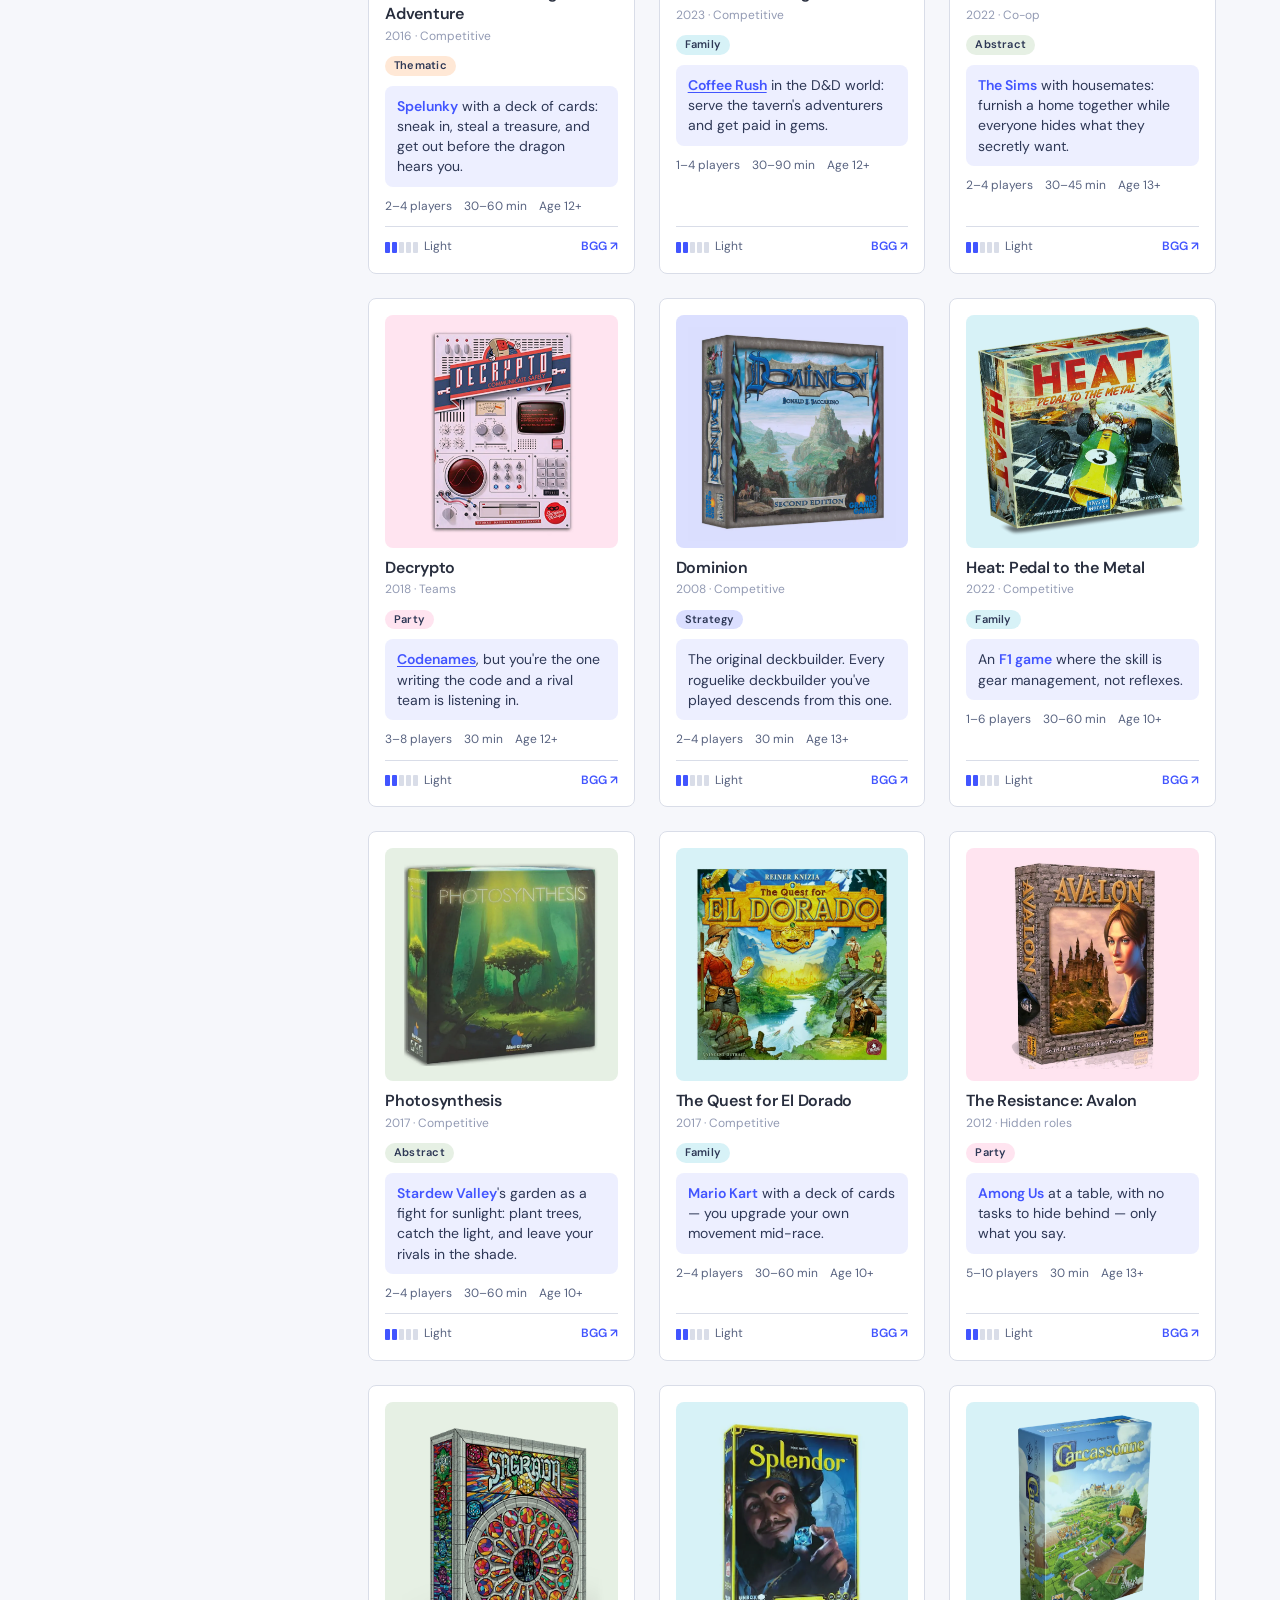
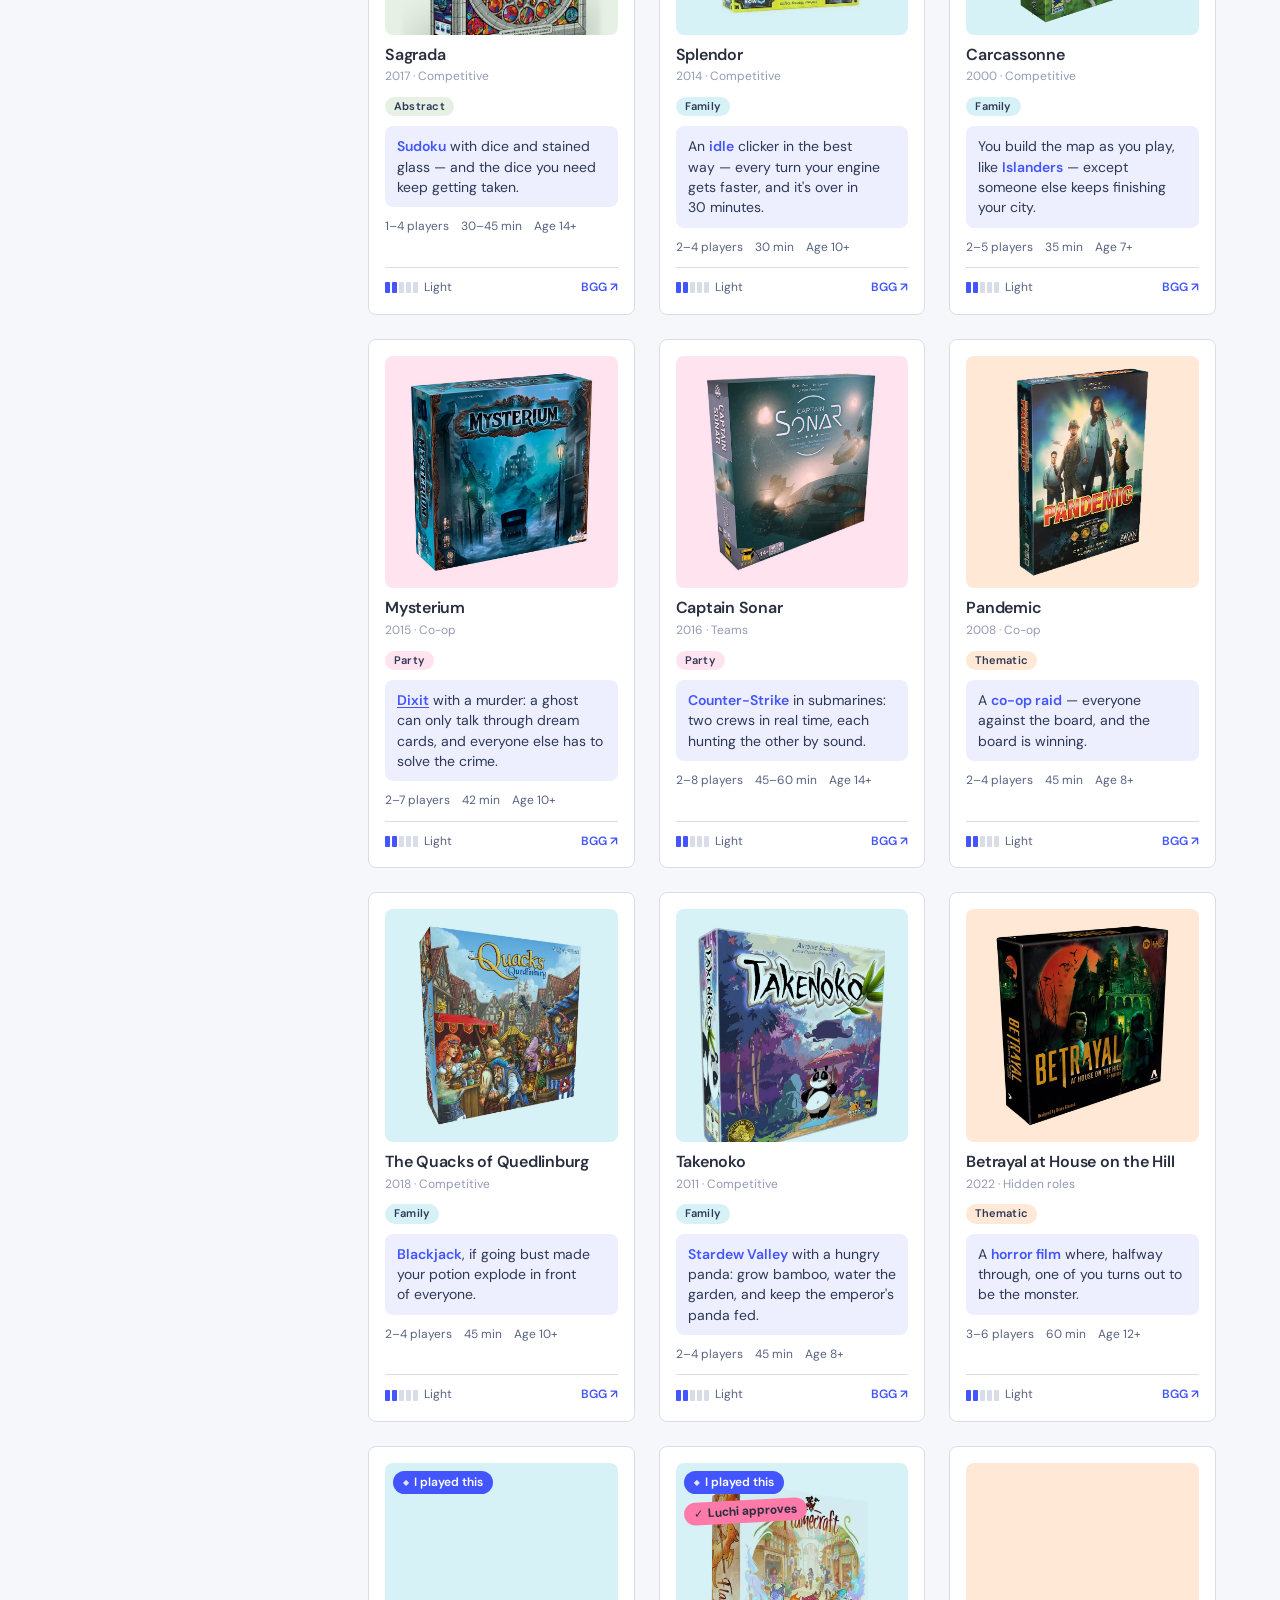
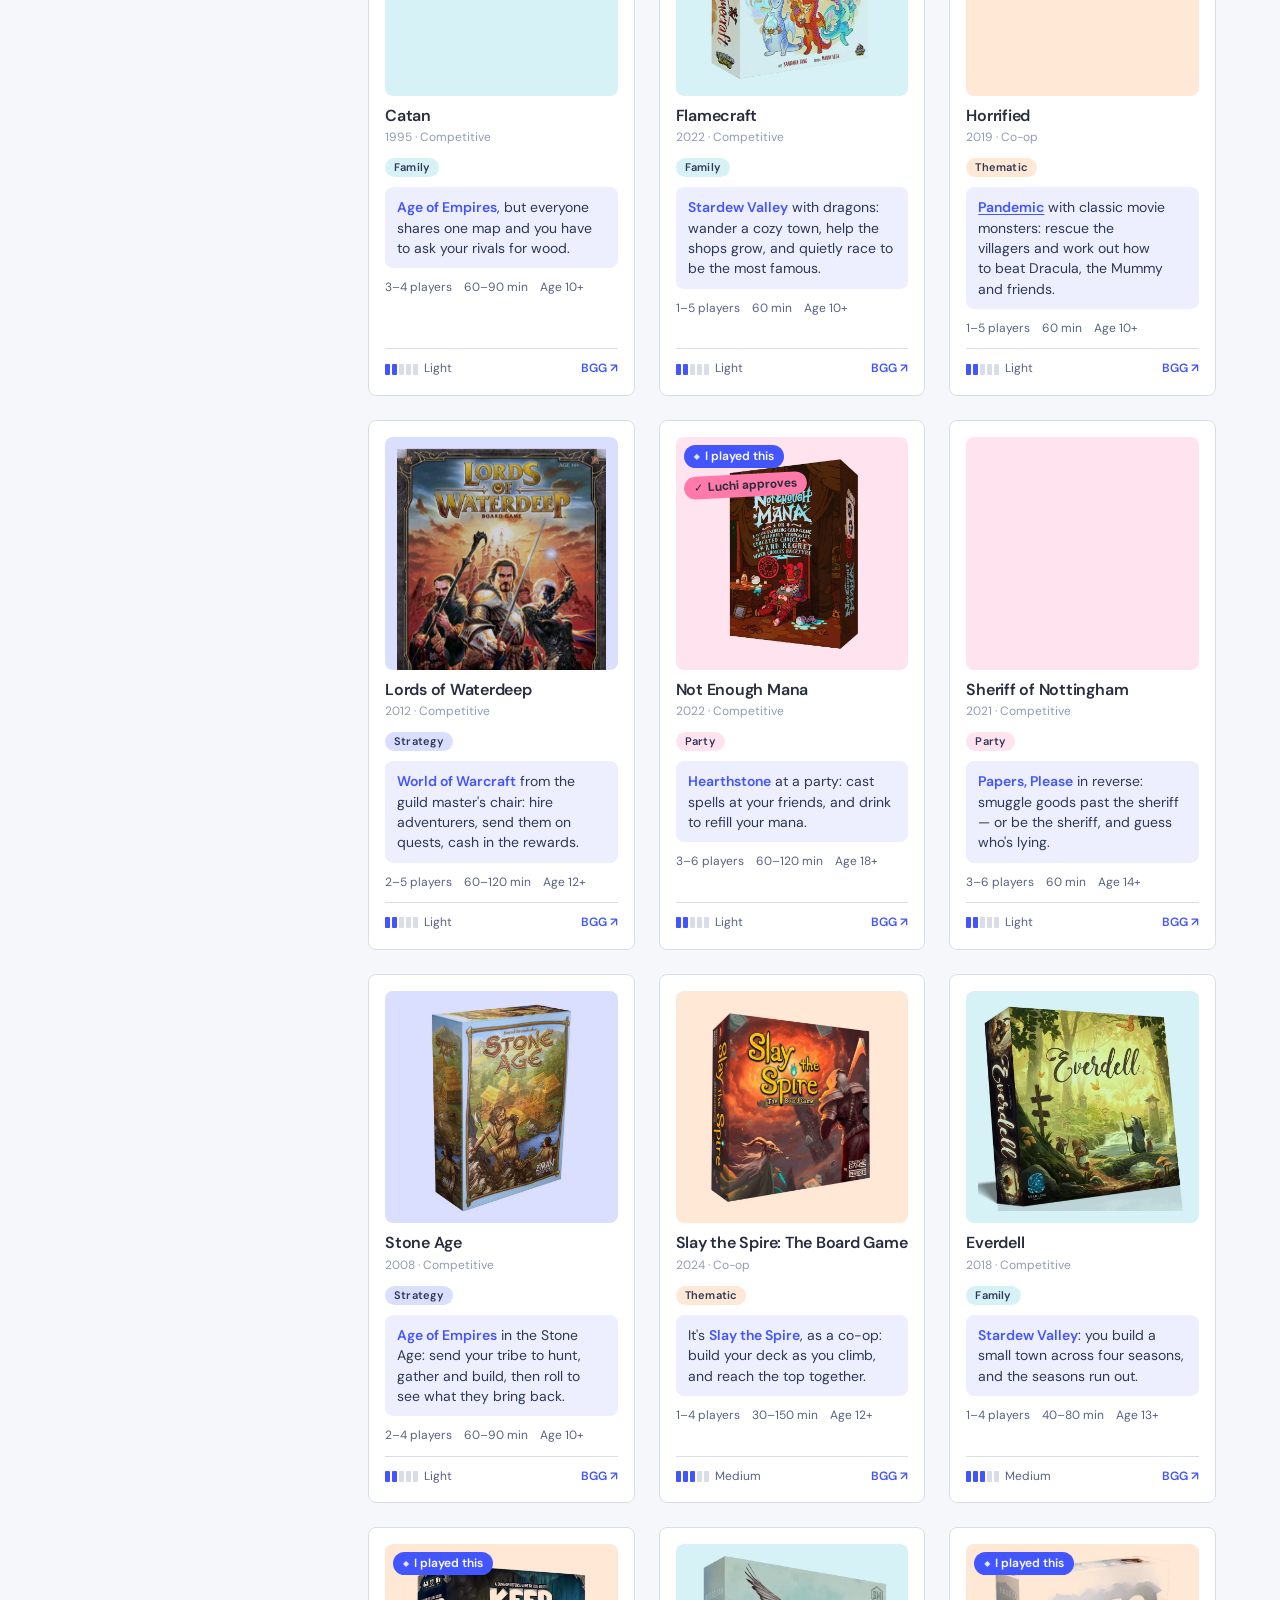
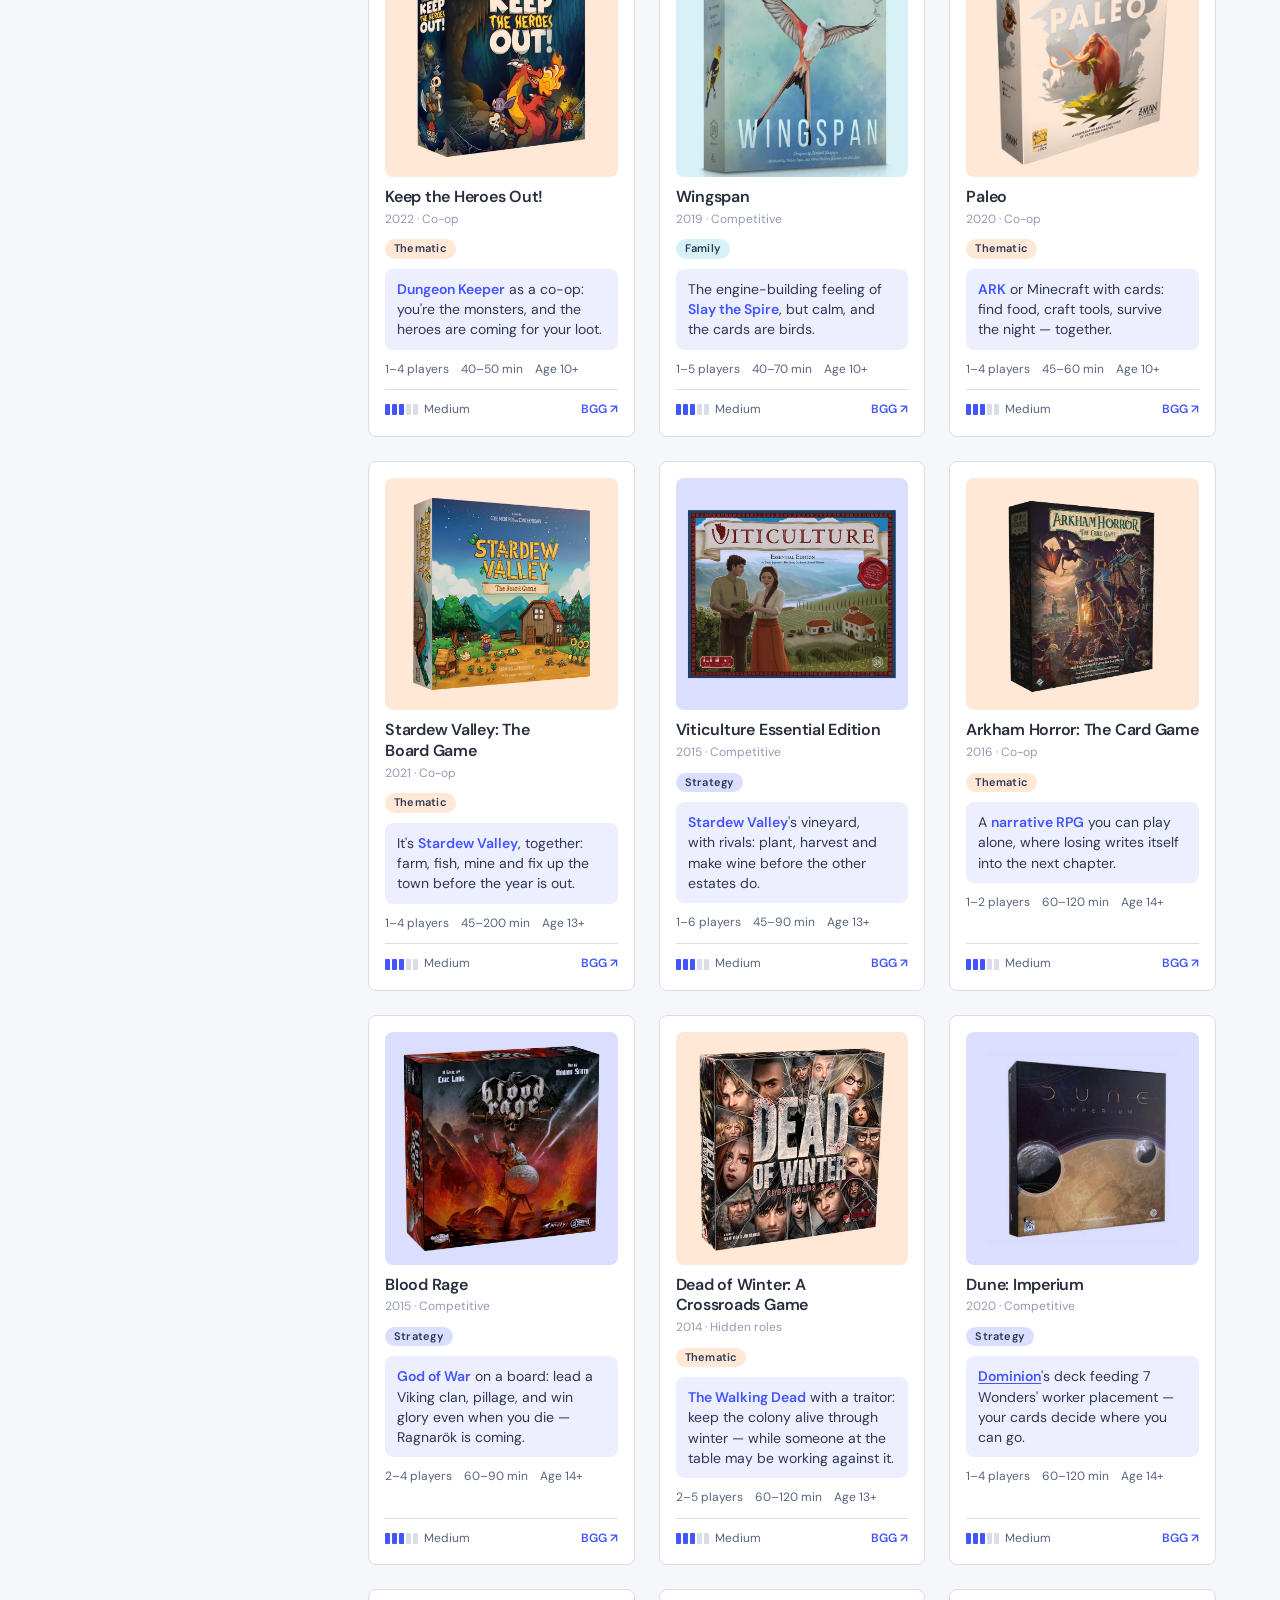
==== commit e052aa42: "Games 71–80 Deception: Murder in Hong Kong, Werewords, The Mind, Captain Sonar, Tokaido, Photosynthe" ====
--- a/index.html
+++ b/index.html
@@ -4,7 +4,7 @@
 <meta charset="utf-8">
 <meta name="viewport" content="width=device-width, initial-scale=1">
 <title>Meeple Map — Find your first board game</title>
-<meta name="description" content="Tell us what you play and find the board game that feels like it. 85 hand-picked games for beginners.">
+<meta name="description" content="Tell us what you play and find the board game that feels like it. 95 hand-picked games for beginners.">
 <meta name="theme-color" content="#4255ff">
 <link rel="icon" href="data:image/svg+xml,%3Csvg xmlns='http://www.w3.org/2000/svg' viewBox='0 0 24 24'%3E%3Cpath d='M12 2.6c-2.2 0-3.6 1.6-3.6 3.5 0 1 .4 1.8 1 2.5-2.4.5-4.2 1.6-4.2 3v6.2c0 1.7 3 2.9 6.8 2.9s6.8-1.2 6.8-2.9v-6.2c0-1.4-1.8-2.5-4.2-3 .6-.7 1-1.5 1-2.5 0-1.9-1.4-3.5-3.6-3.5Z' fill='%234255ff'/%3E%3C/svg%3E">
 <link rel="preconnect" href="https://fonts.googleapis.com">
@@ -28,7 +28,7 @@
         <path d="M10.5 10.5 14 14" stroke="#939bb4" stroke-width="1.6" stroke-linecap="round"/>
       </svg>
       <span class="sr-only" data-i18n="search.label">Search games by name</span>
-      <input type="search" id="search" placeholder="Search 85 games" autocomplete="off" data-i18n-attr="placeholder:search.ph">
+      <input type="search" id="search" placeholder="Search 95 games" autocomplete="off" data-i18n-attr="placeholder:search.ph">
     </label>
     <nav class="nav__right" aria-label="Sections" data-i18n-attr="aria-label:nav.sections">
       <a class="nav__link" href="#finder" data-i18n="nav.browse">Browse</a>
@@ -166,7 +166,7 @@
 <footer class="foot">
   <div class="rail">
     <div class="foot__cols">
-      <div><h4 data-i18n="foot.find">Find a game</h4><ul><li><a href="#quiz" data-go-quiz data-i18n="foot.quiz">Take the quiz</a></li><li><a href="#finder" data-i18n="foot.all">Browse all 85</a></li><li><a href="#twenty" data-i18n="foot.twenty">The 20</a></li><li><a href="#picks" data-i18n="foot.picks">Editorial picks</a></li></ul></div>
+      <div><h4 data-i18n="foot.find">Find a game</h4><ul><li><a href="#quiz" data-go-quiz data-i18n="foot.quiz">Take the quiz</a></li><li><a href="#finder" data-i18n="foot.all">Browse all 95</a></li><li><a href="#twenty" data-i18n="foot.twenty">The 20</a></li><li><a href="#picks" data-i18n="foot.picks">Editorial picks</a></li></ul></div>
       <div><h4 data-i18n="foot.bycat">By category</h4><ul id="foot-cats"></ul></div>
       <div><h4 data-i18n="foot.about">About</h4><ul><li><a href="https://tierra.dk" target="_blank" rel="noopener">tierra.dk ↗</a></li><li><a href="https://boardgamegeek.com" target="_blank" rel="noopener">BoardGameGeek ↗</a></li></ul></div>
     </div>
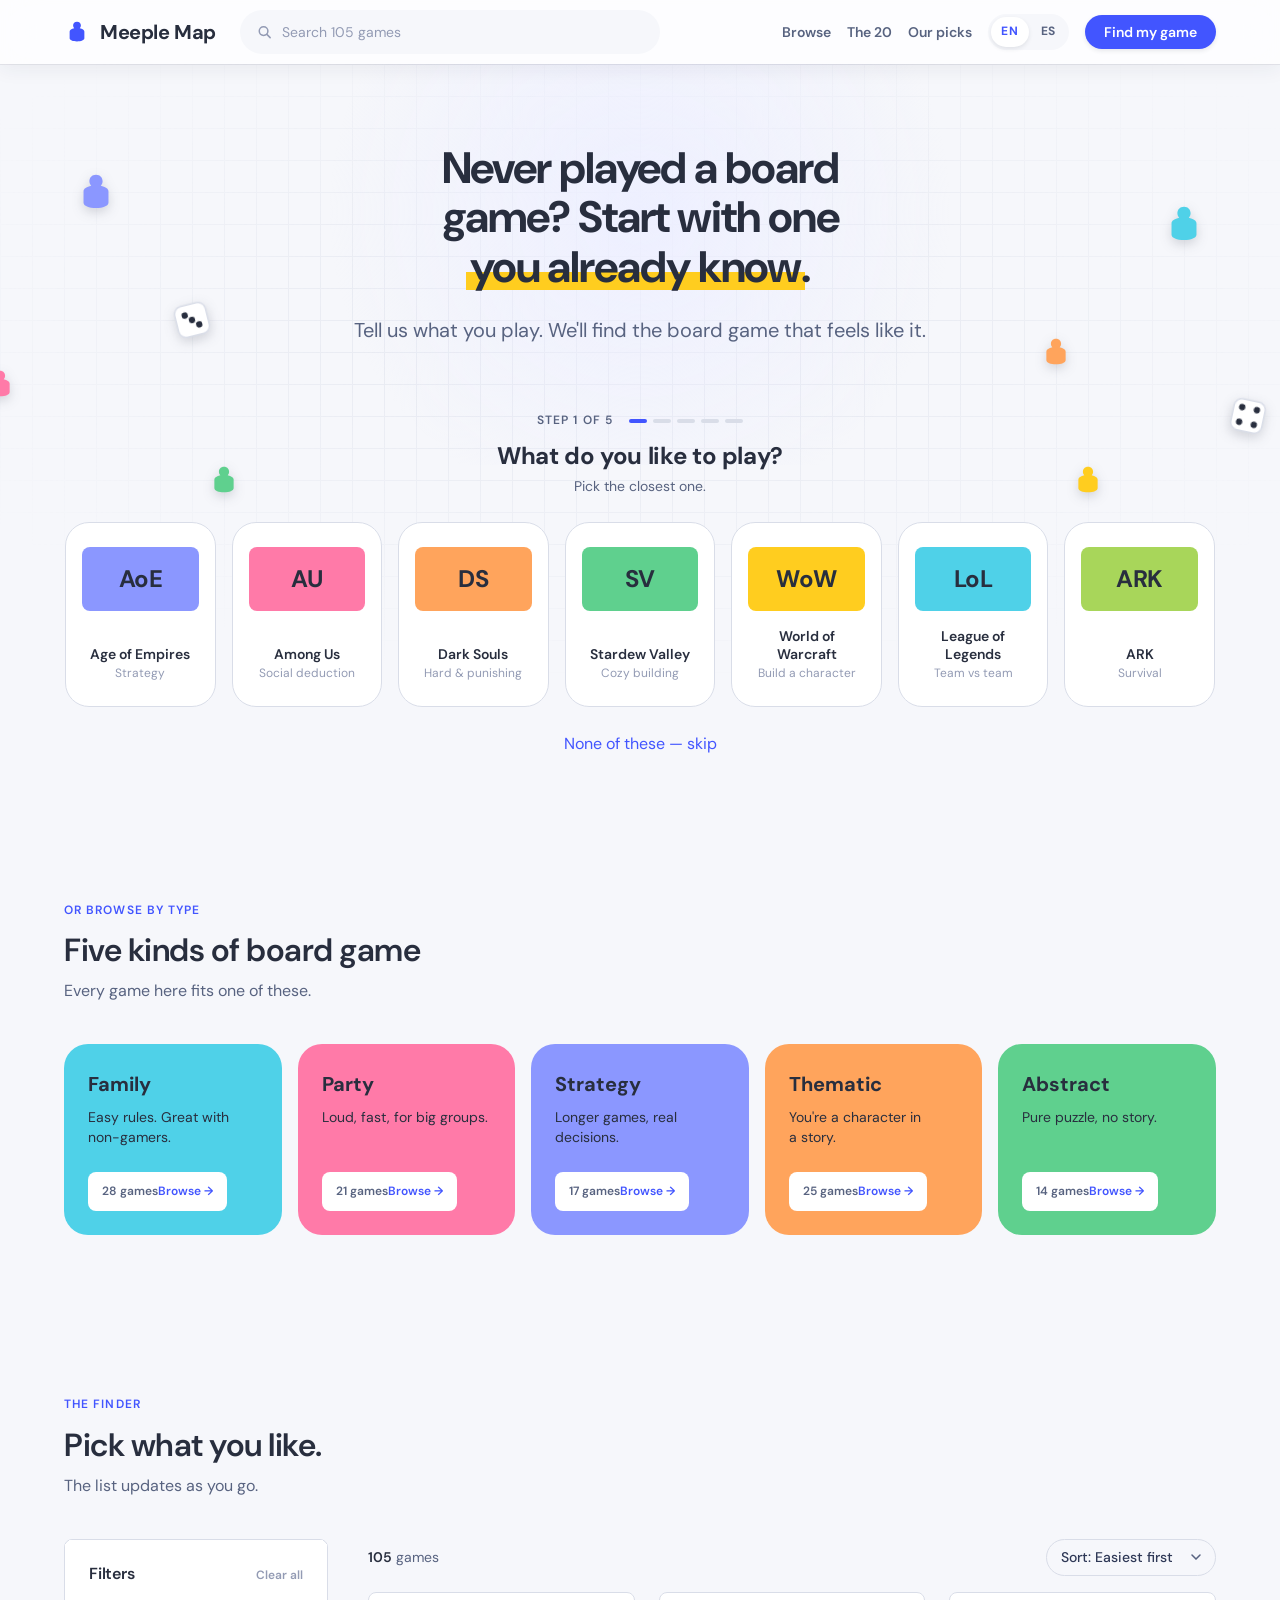
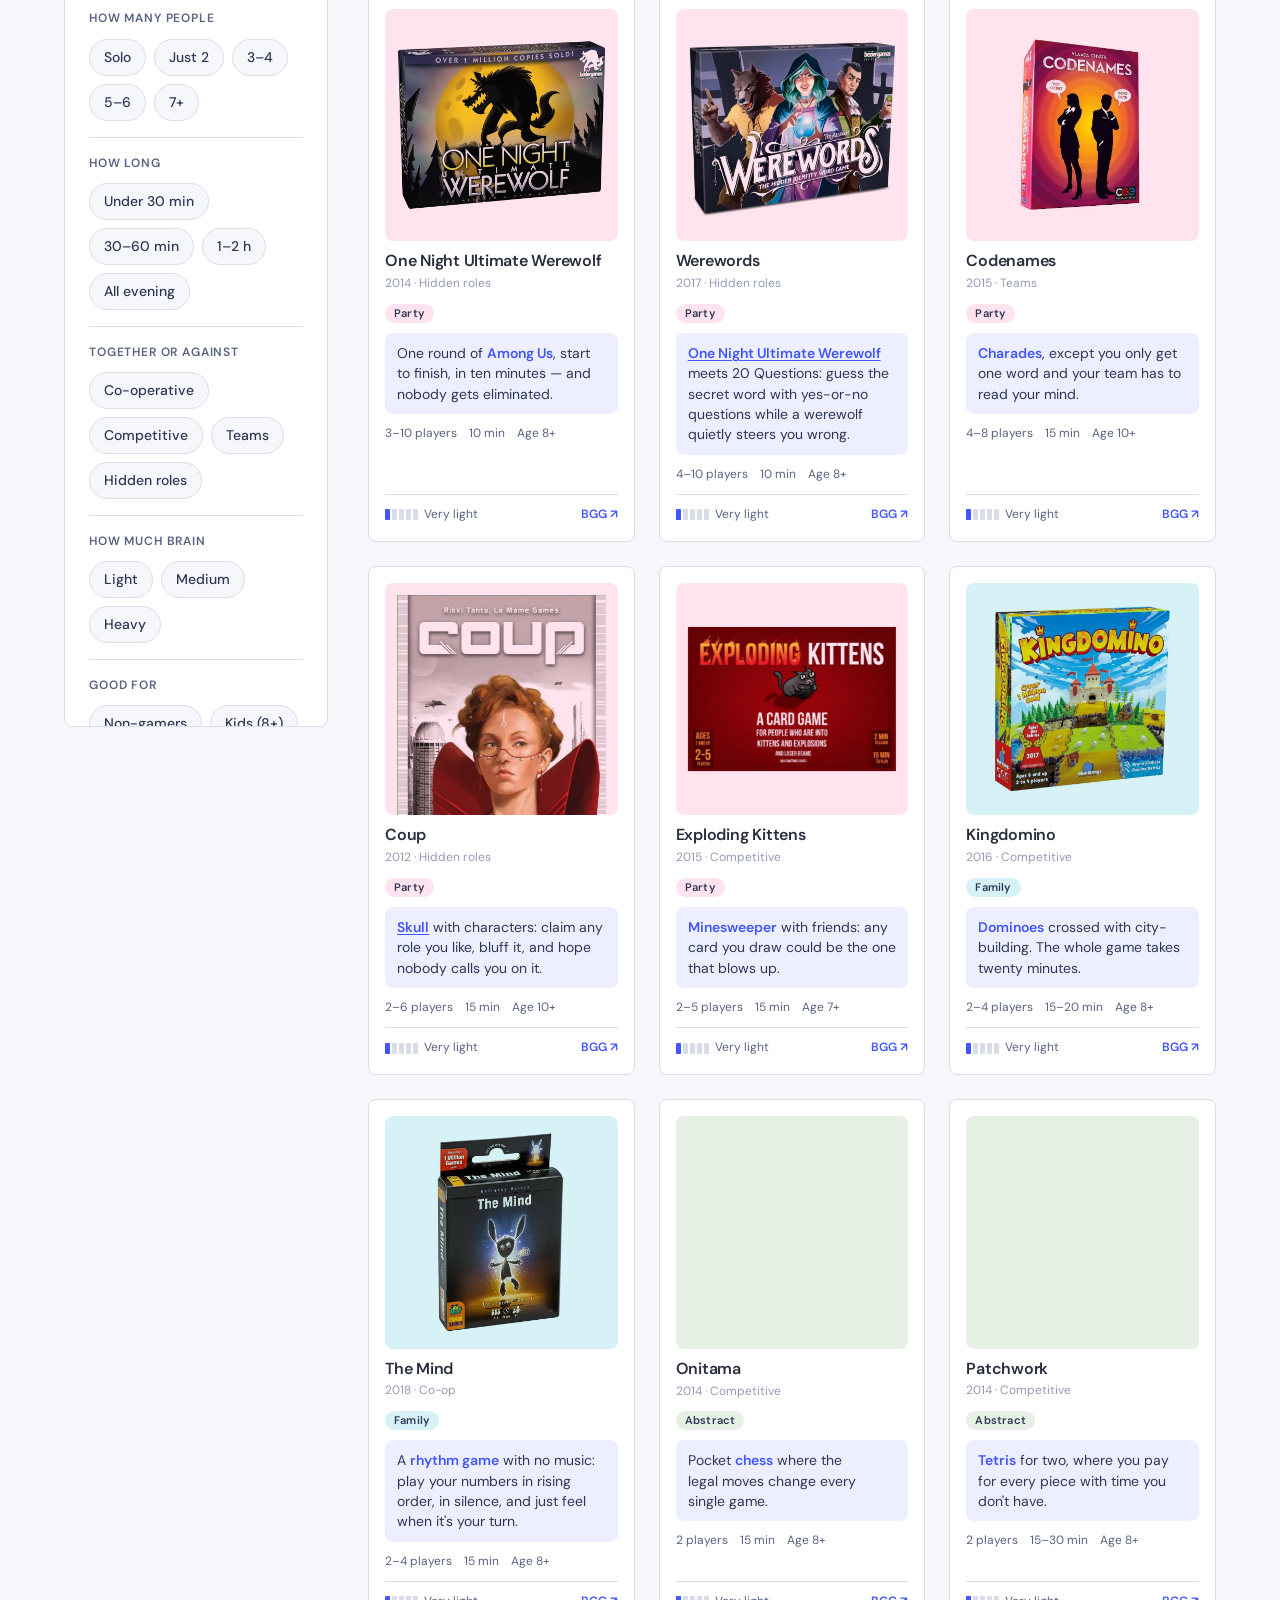
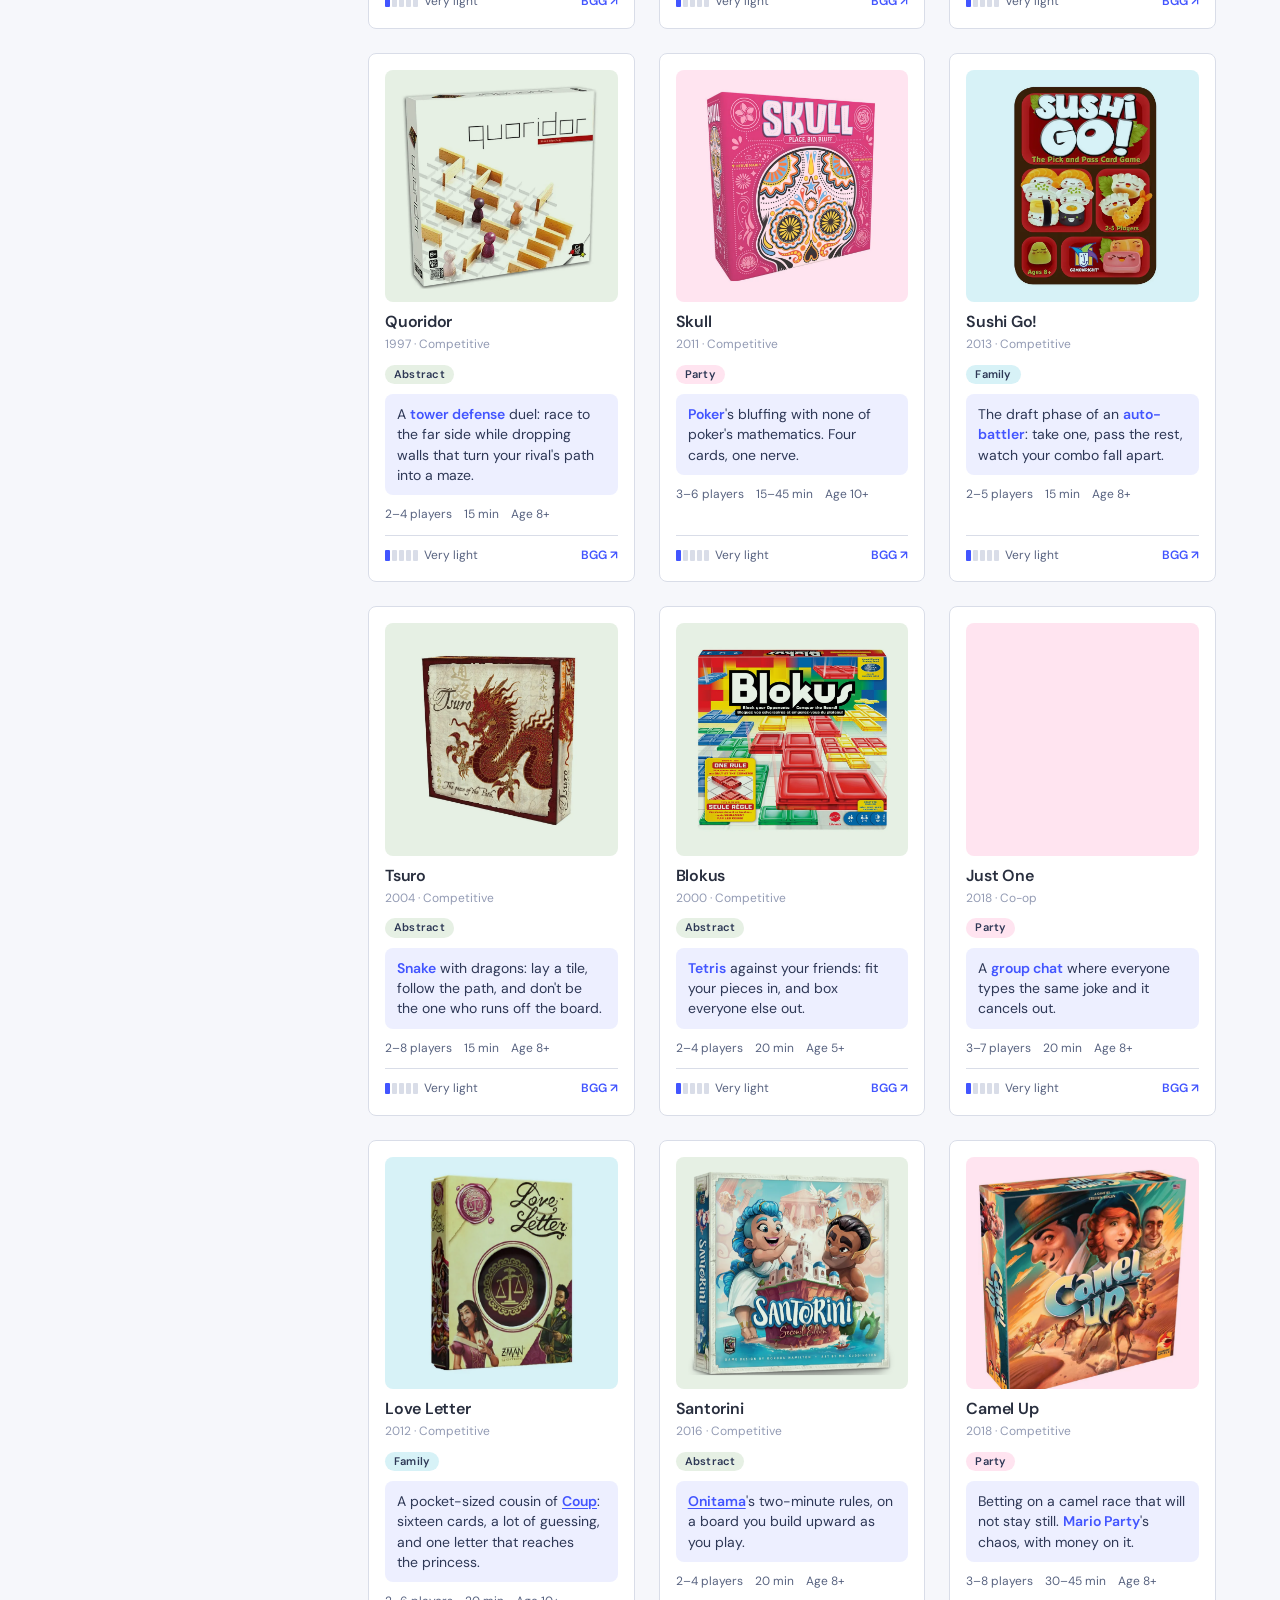
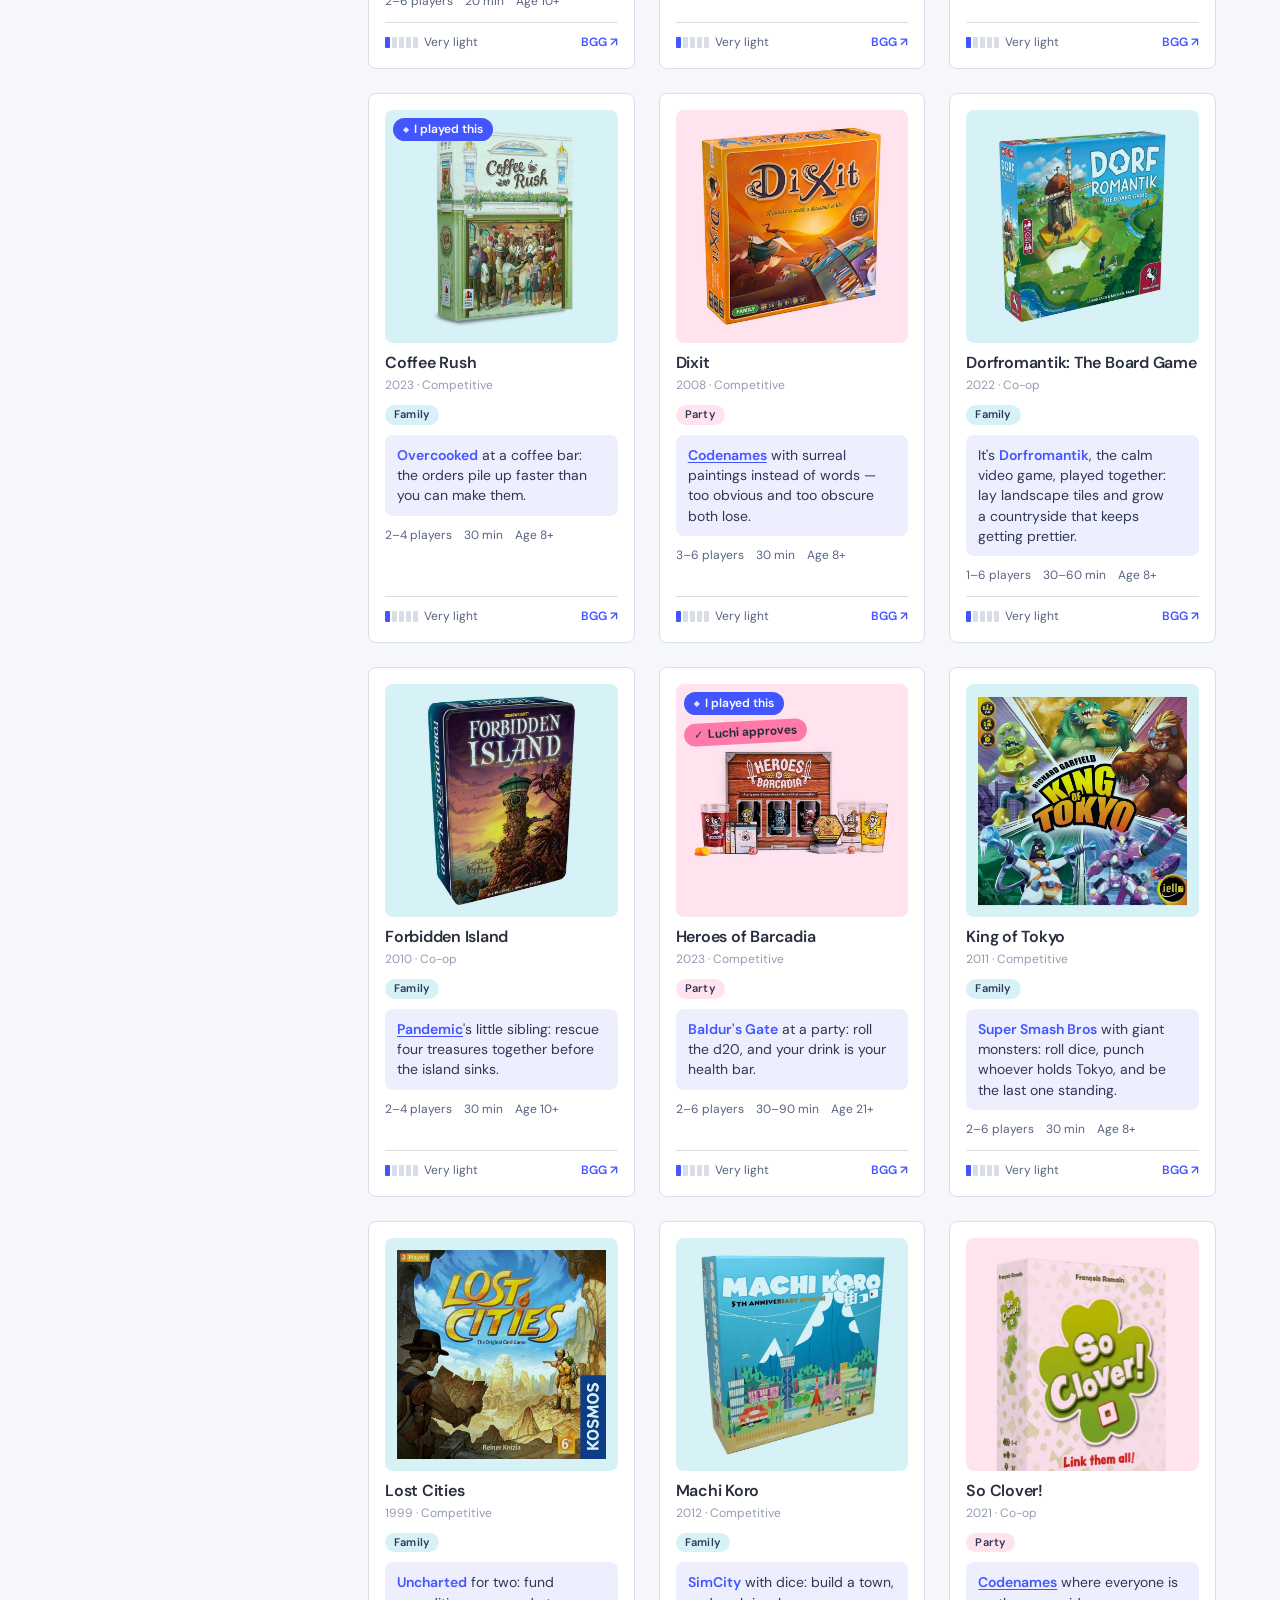
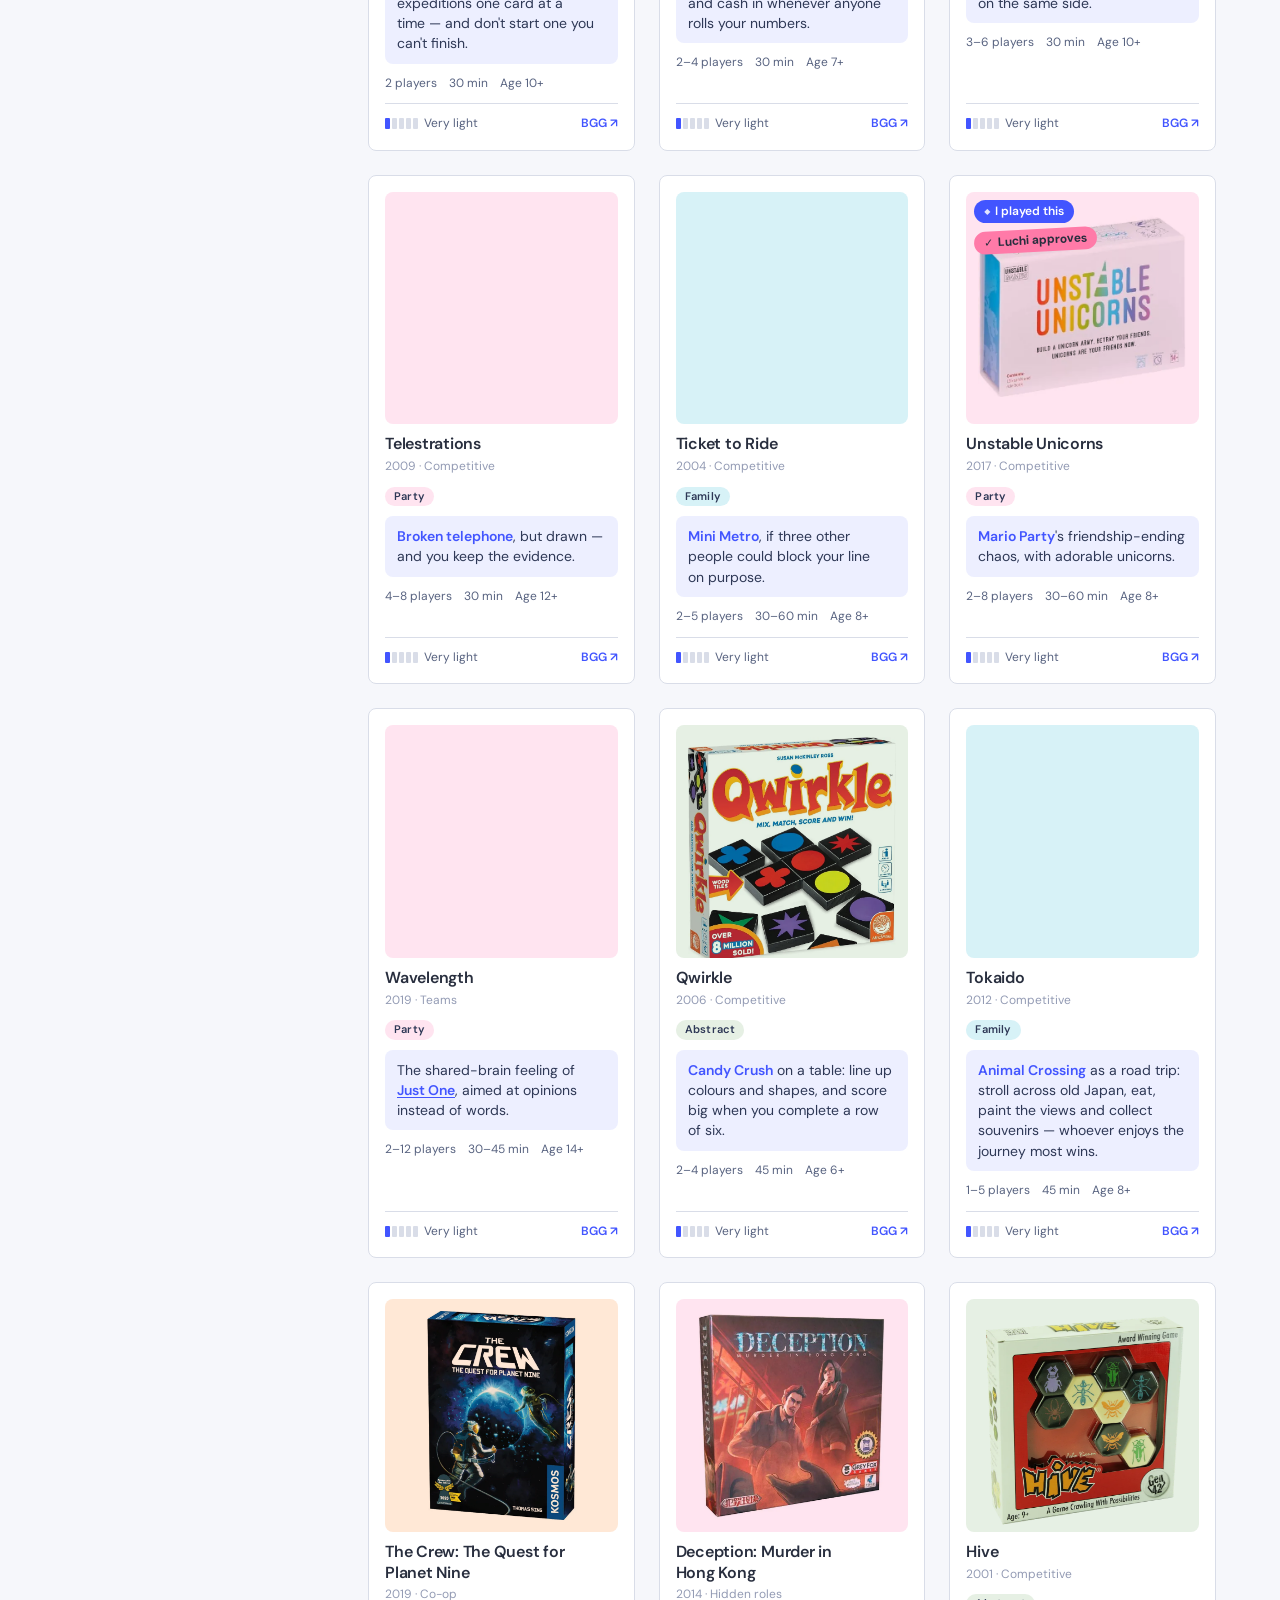
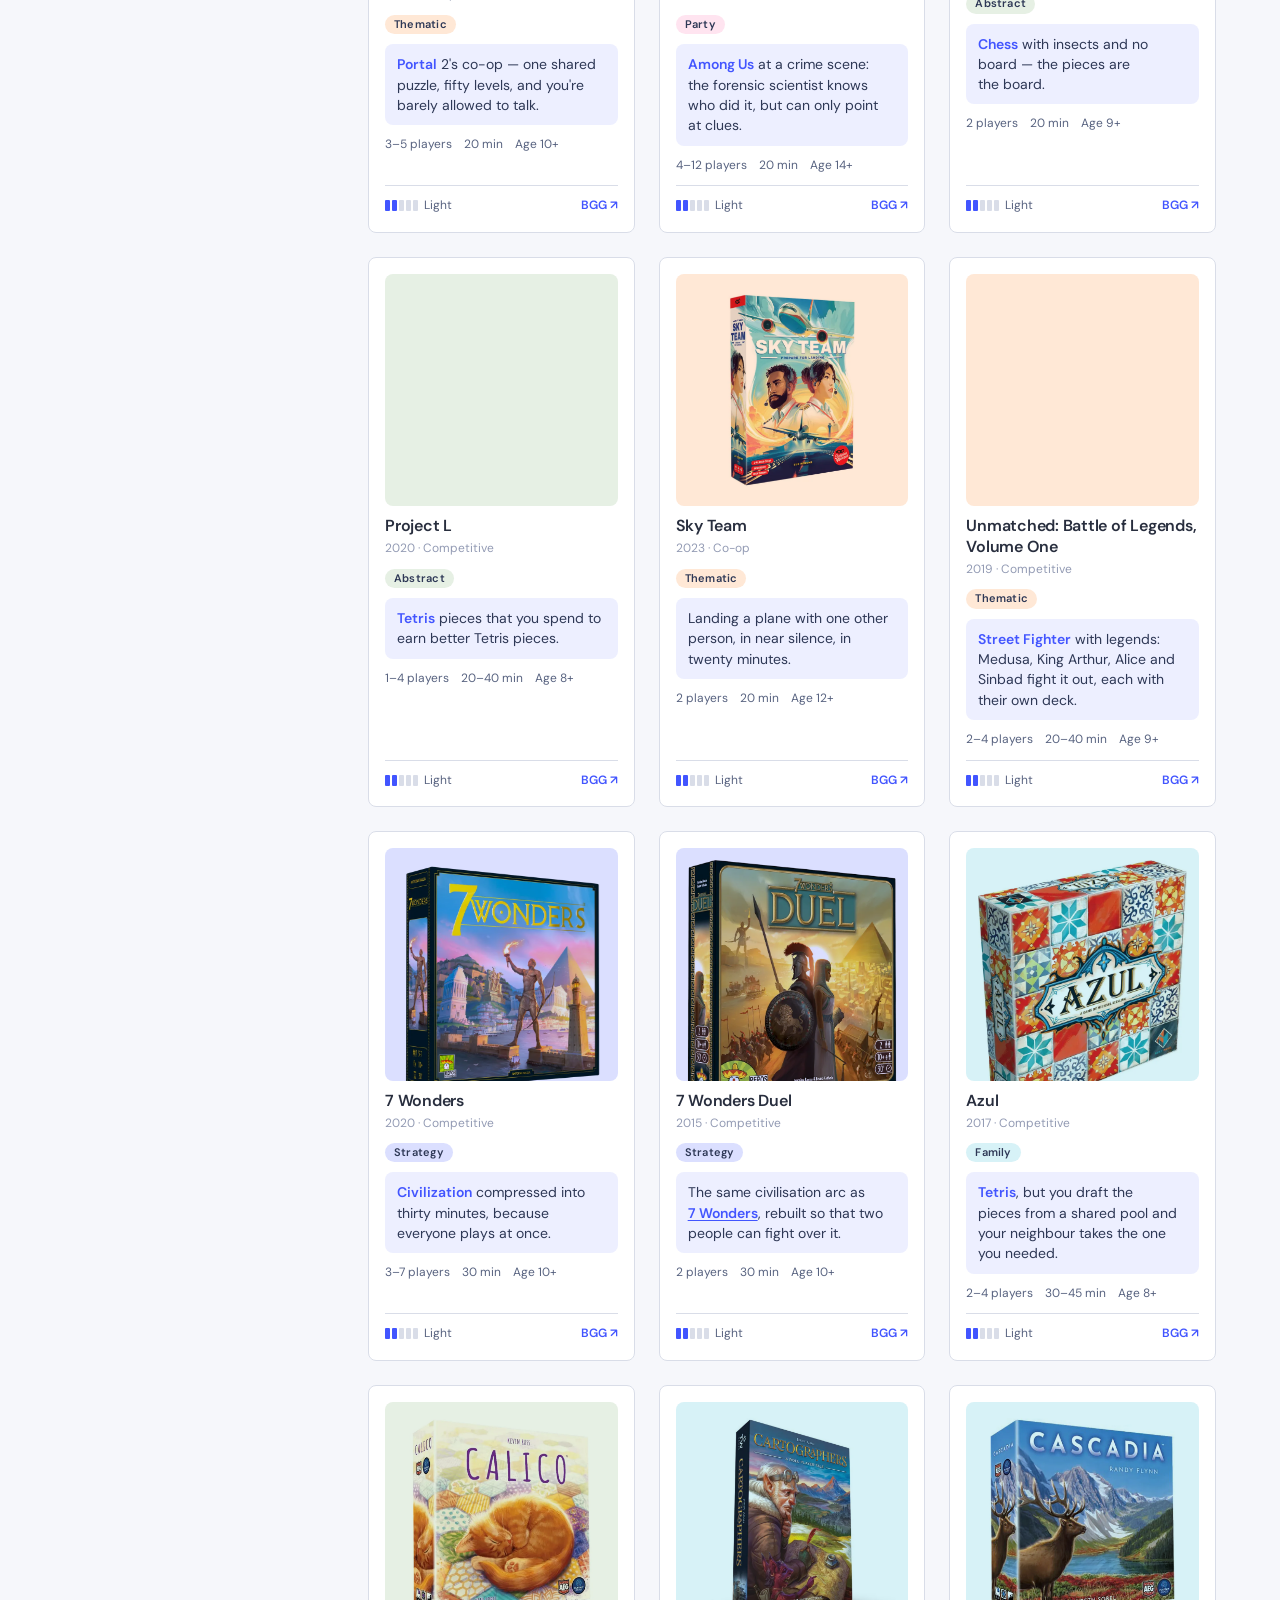
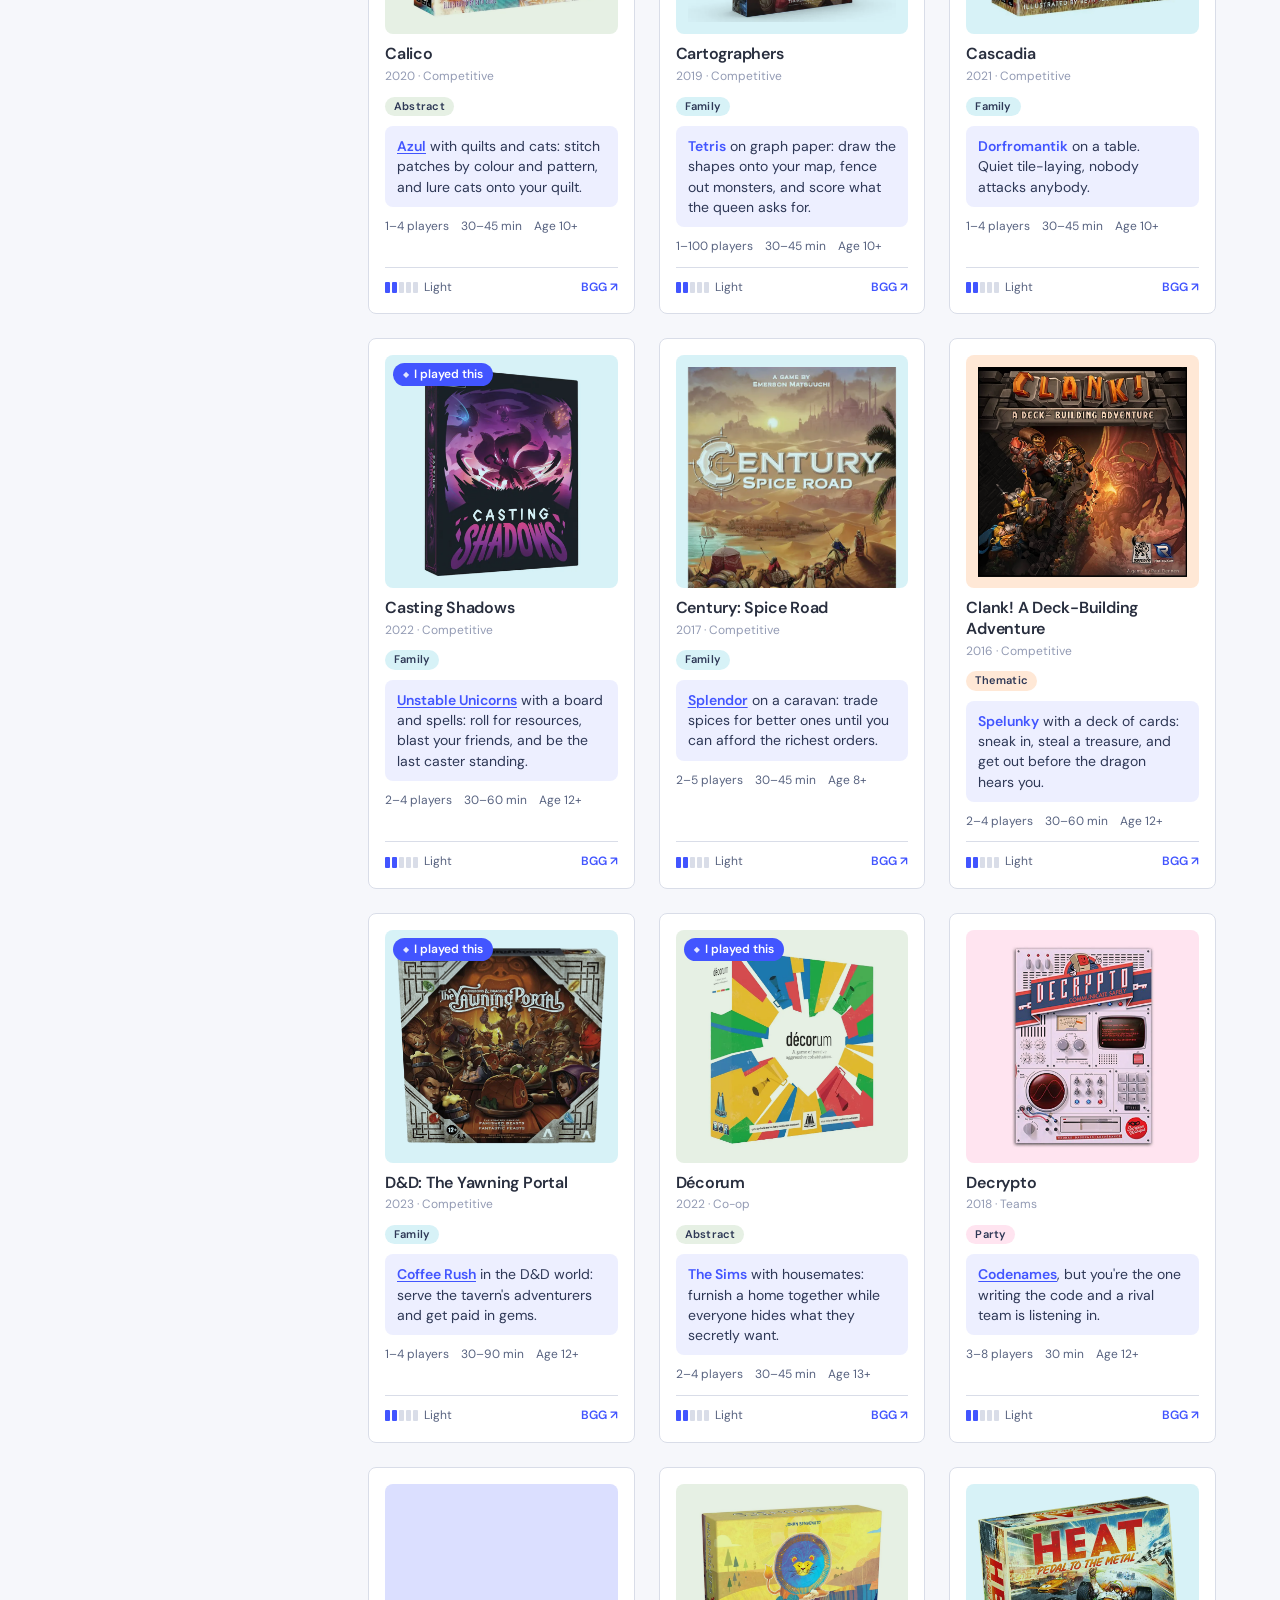
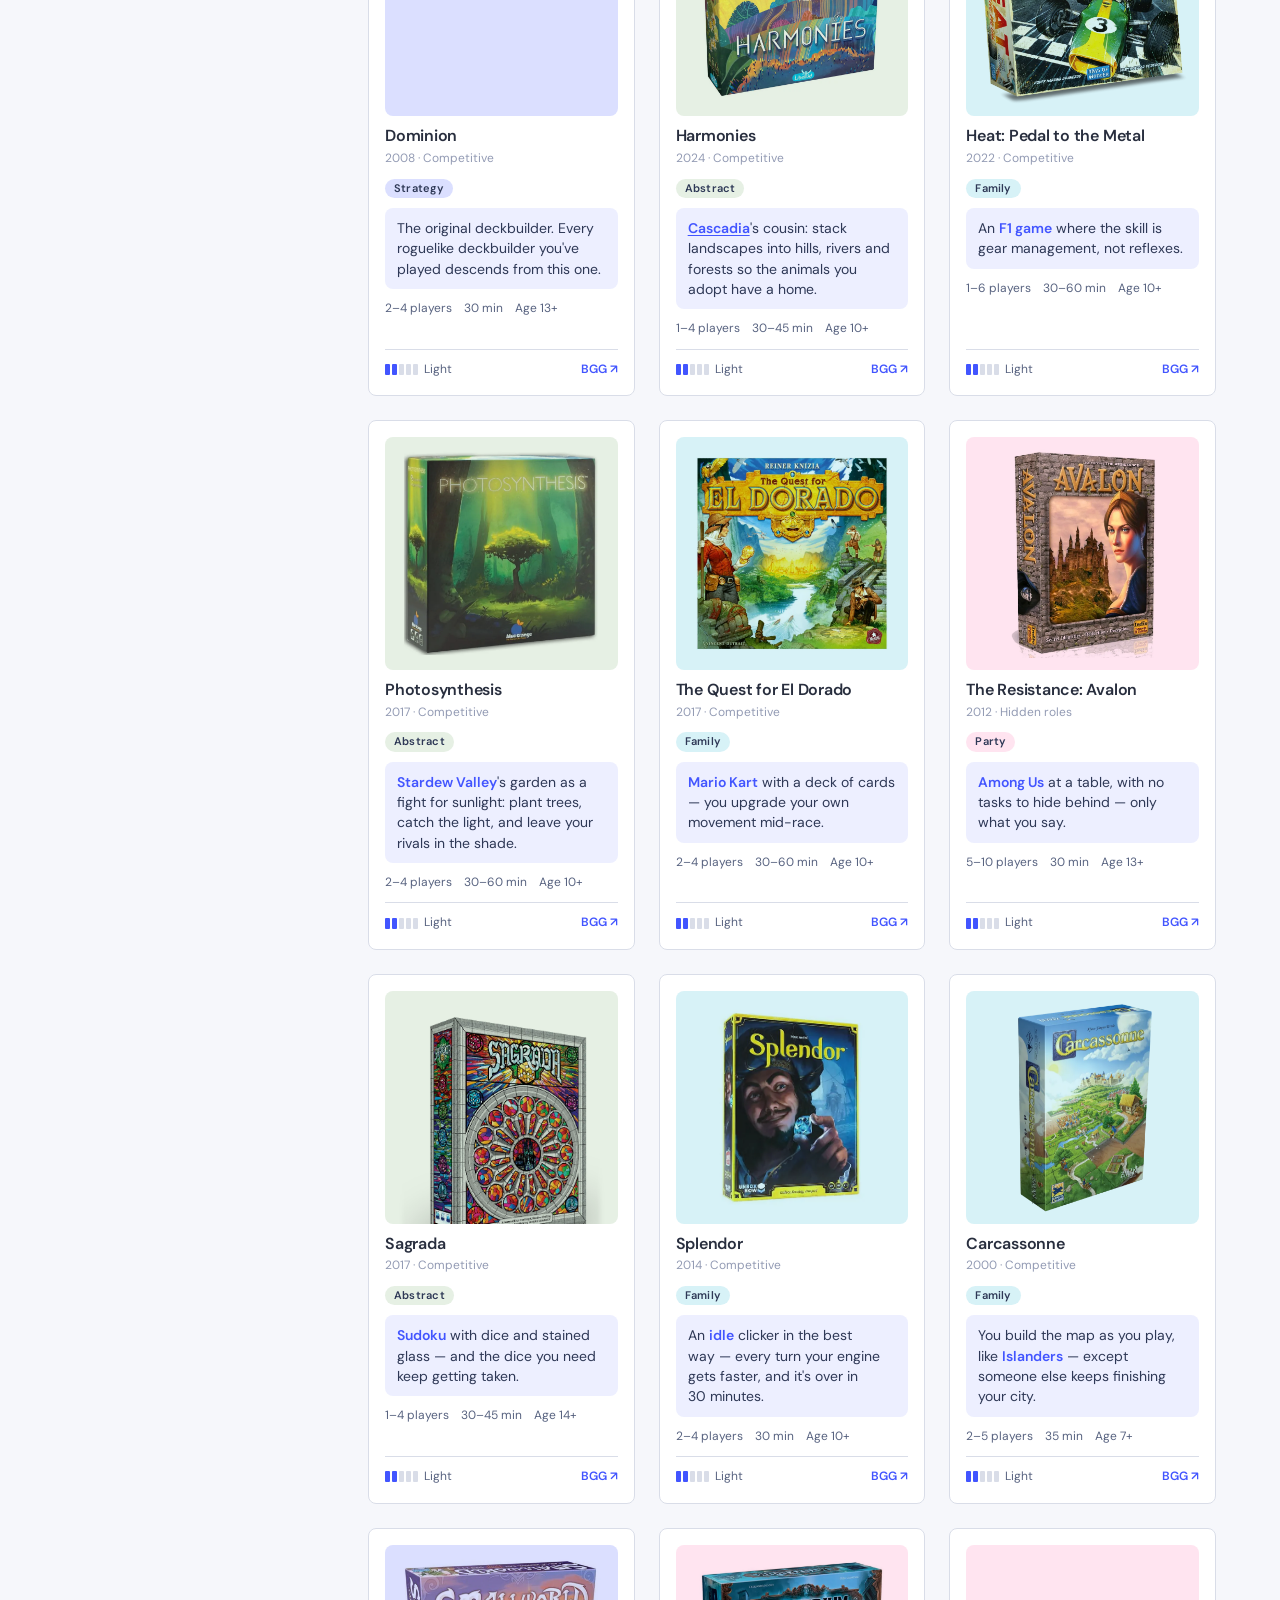
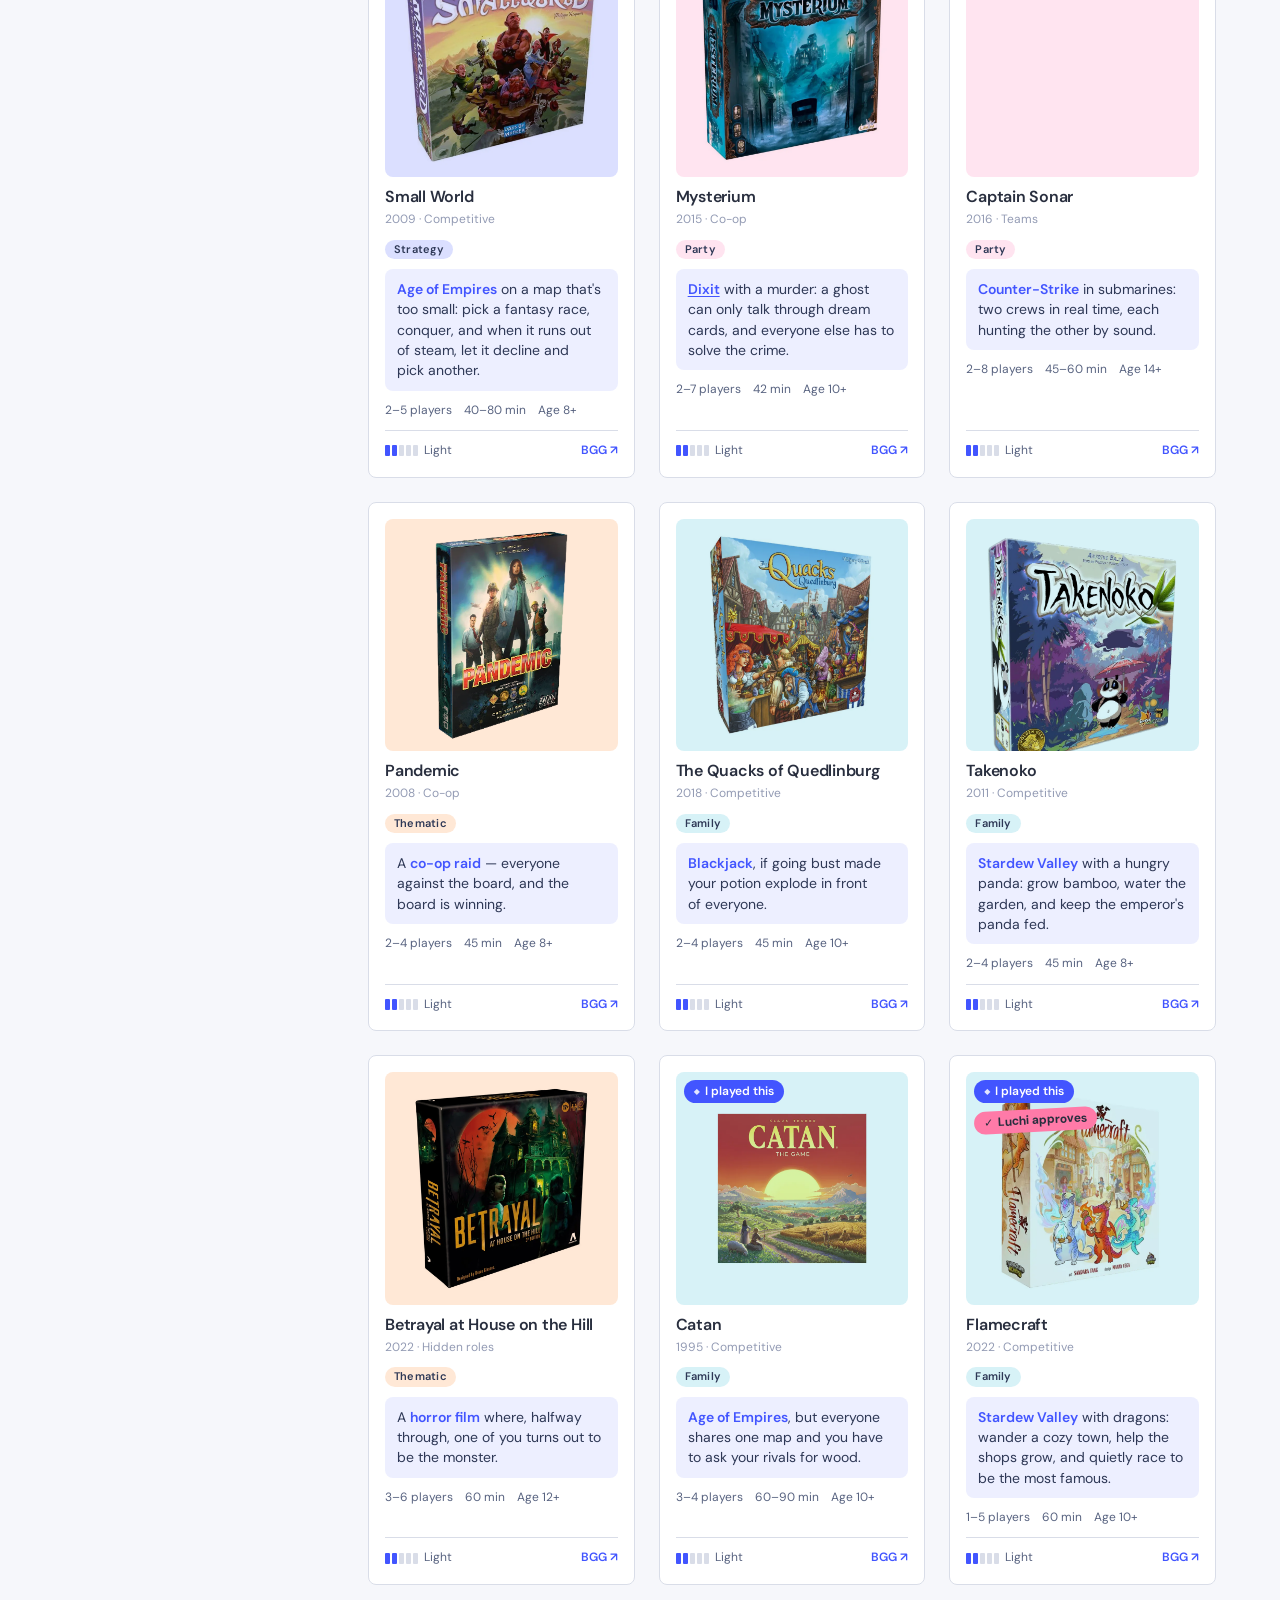
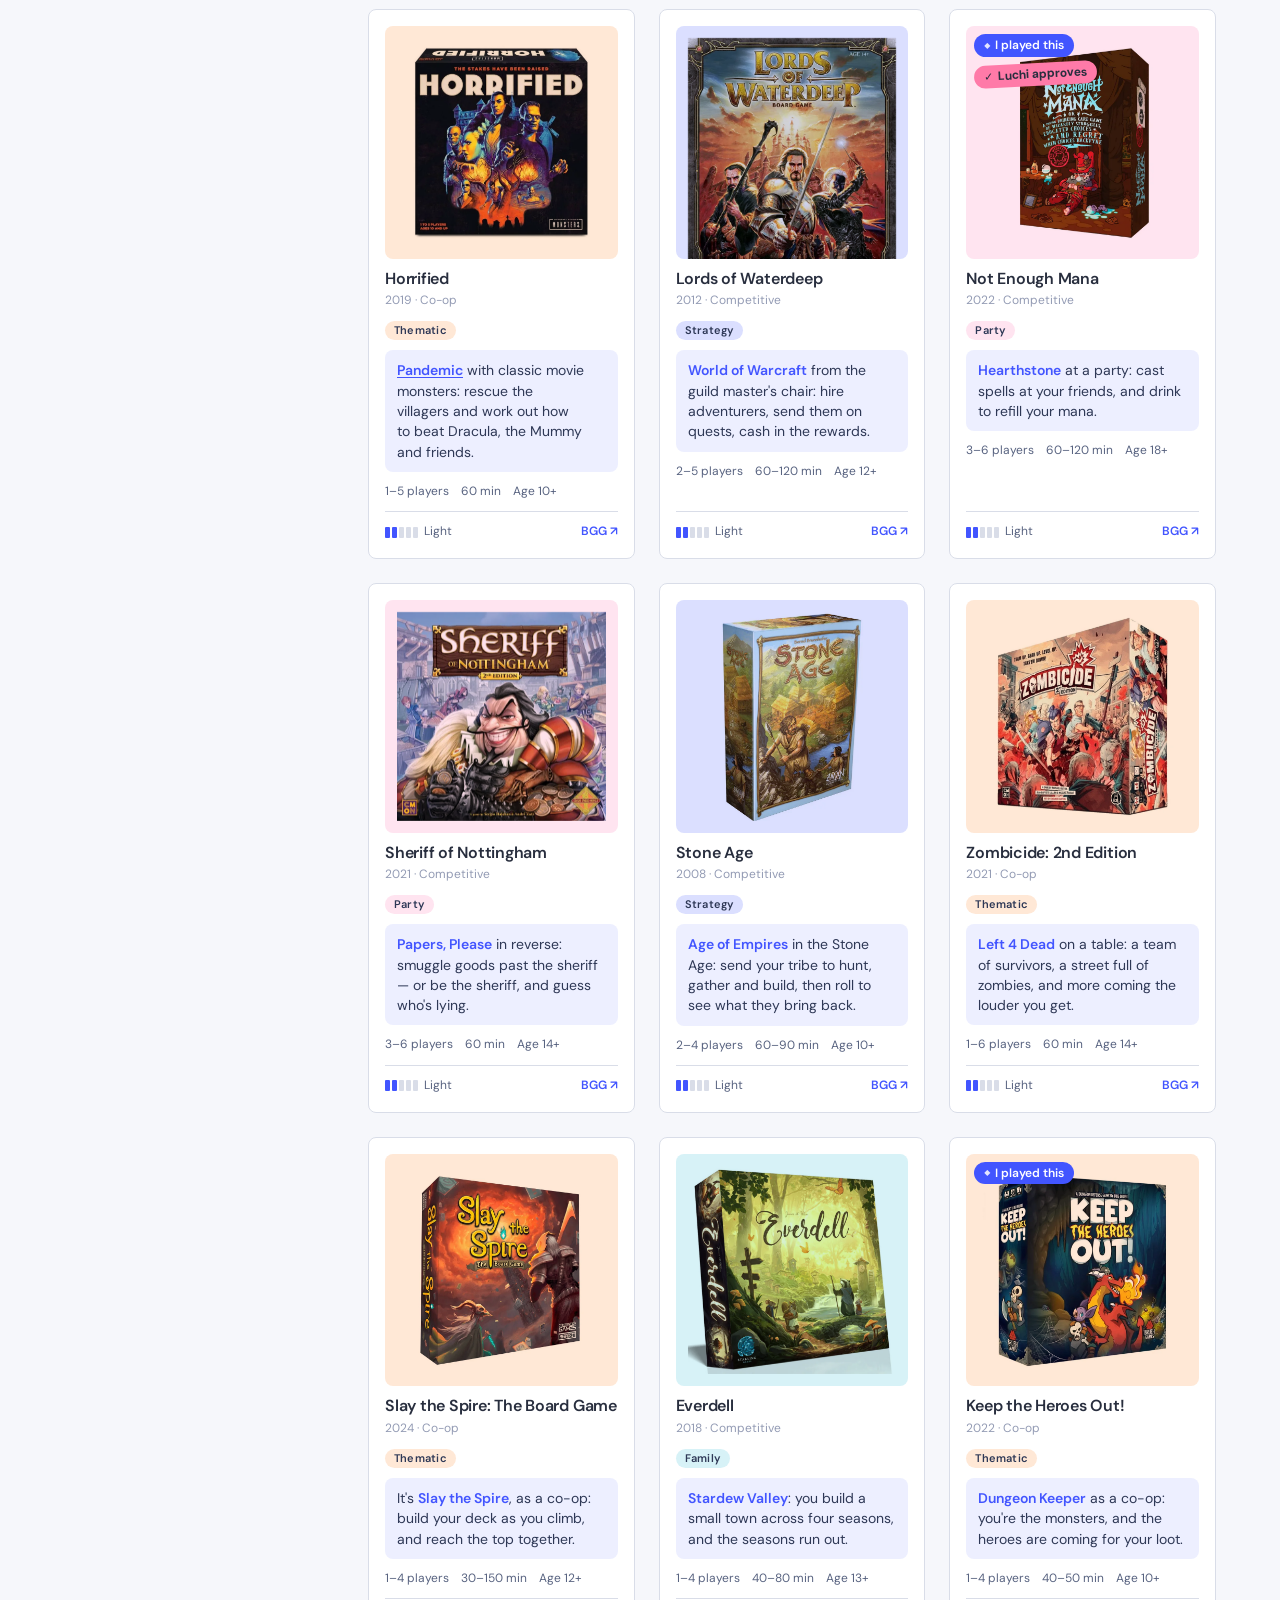
==== commit 75ddd893: "Games 81–90 Small World, Marvel Champions, Unmatched, Zombicide (2nd ed.), The Witcher: Old World, T" ====
--- a/index.html
+++ b/index.html
@@ -4,7 +4,7 @@
 <meta charset="utf-8">
 <meta name="viewport" content="width=device-width, initial-scale=1">
 <title>Meeple Map — Find your first board game</title>
-<meta name="description" content="Tell us what you play and find the board game that feels like it. 95 hand-picked games for beginners.">
+<meta name="description" content="Tell us what you play and find the board game that feels like it. 105 hand-picked games for beginners.">
 <meta name="theme-color" content="#4255ff">
 <link rel="icon" href="data:image/svg+xml,%3Csvg xmlns='http://www.w3.org/2000/svg' viewBox='0 0 24 24'%3E%3Cpath d='M12 2.6c-2.2 0-3.6 1.6-3.6 3.5 0 1 .4 1.8 1 2.5-2.4.5-4.2 1.6-4.2 3v6.2c0 1.7 3 2.9 6.8 2.9s6.8-1.2 6.8-2.9v-6.2c0-1.4-1.8-2.5-4.2-3 .6-.7 1-1.5 1-2.5 0-1.9-1.4-3.5-3.6-3.5Z' fill='%234255ff'/%3E%3C/svg%3E">
 <link rel="preconnect" href="https://fonts.googleapis.com">
@@ -28,7 +28,7 @@
         <path d="M10.5 10.5 14 14" stroke="#939bb4" stroke-width="1.6" stroke-linecap="round"/>
       </svg>
       <span class="sr-only" data-i18n="search.label">Search games by name</span>
-      <input type="search" id="search" placeholder="Search 95 games" autocomplete="off" data-i18n-attr="placeholder:search.ph">
+      <input type="search" id="search" placeholder="Search 105 games" autocomplete="off" data-i18n-attr="placeholder:search.ph">
     </label>
     <nav class="nav__right" aria-label="Sections" data-i18n-attr="aria-label:nav.sections">
       <a class="nav__link" href="#finder" data-i18n="nav.browse">Browse</a>
@@ -166,7 +166,7 @@
 <footer class="foot">
   <div class="rail">
     <div class="foot__cols">
-      <div><h4 data-i18n="foot.find">Find a game</h4><ul><li><a href="#quiz" data-go-quiz data-i18n="foot.quiz">Take the quiz</a></li><li><a href="#finder" data-i18n="foot.all">Browse all 95</a></li><li><a href="#twenty" data-i18n="foot.twenty">The 20</a></li><li><a href="#picks" data-i18n="foot.picks">Editorial picks</a></li></ul></div>
+      <div><h4 data-i18n="foot.find">Find a game</h4><ul><li><a href="#quiz" data-go-quiz data-i18n="foot.quiz">Take the quiz</a></li><li><a href="#finder" data-i18n="foot.all">Browse all 105</a></li><li><a href="#twenty" data-i18n="foot.twenty">The 20</a></li><li><a href="#picks" data-i18n="foot.picks">Editorial picks</a></li></ul></div>
       <div><h4 data-i18n="foot.bycat">By category</h4><ul id="foot-cats"></ul></div>
       <div><h4 data-i18n="foot.about">About</h4><ul><li><a href="https://tierra.dk" target="_blank" rel="noopener">tierra.dk ↗</a></li><li><a href="https://boardgamegeek.com" target="_blank" rel="noopener">BoardGameGeek ↗</a></li></ul></div>
     </div>
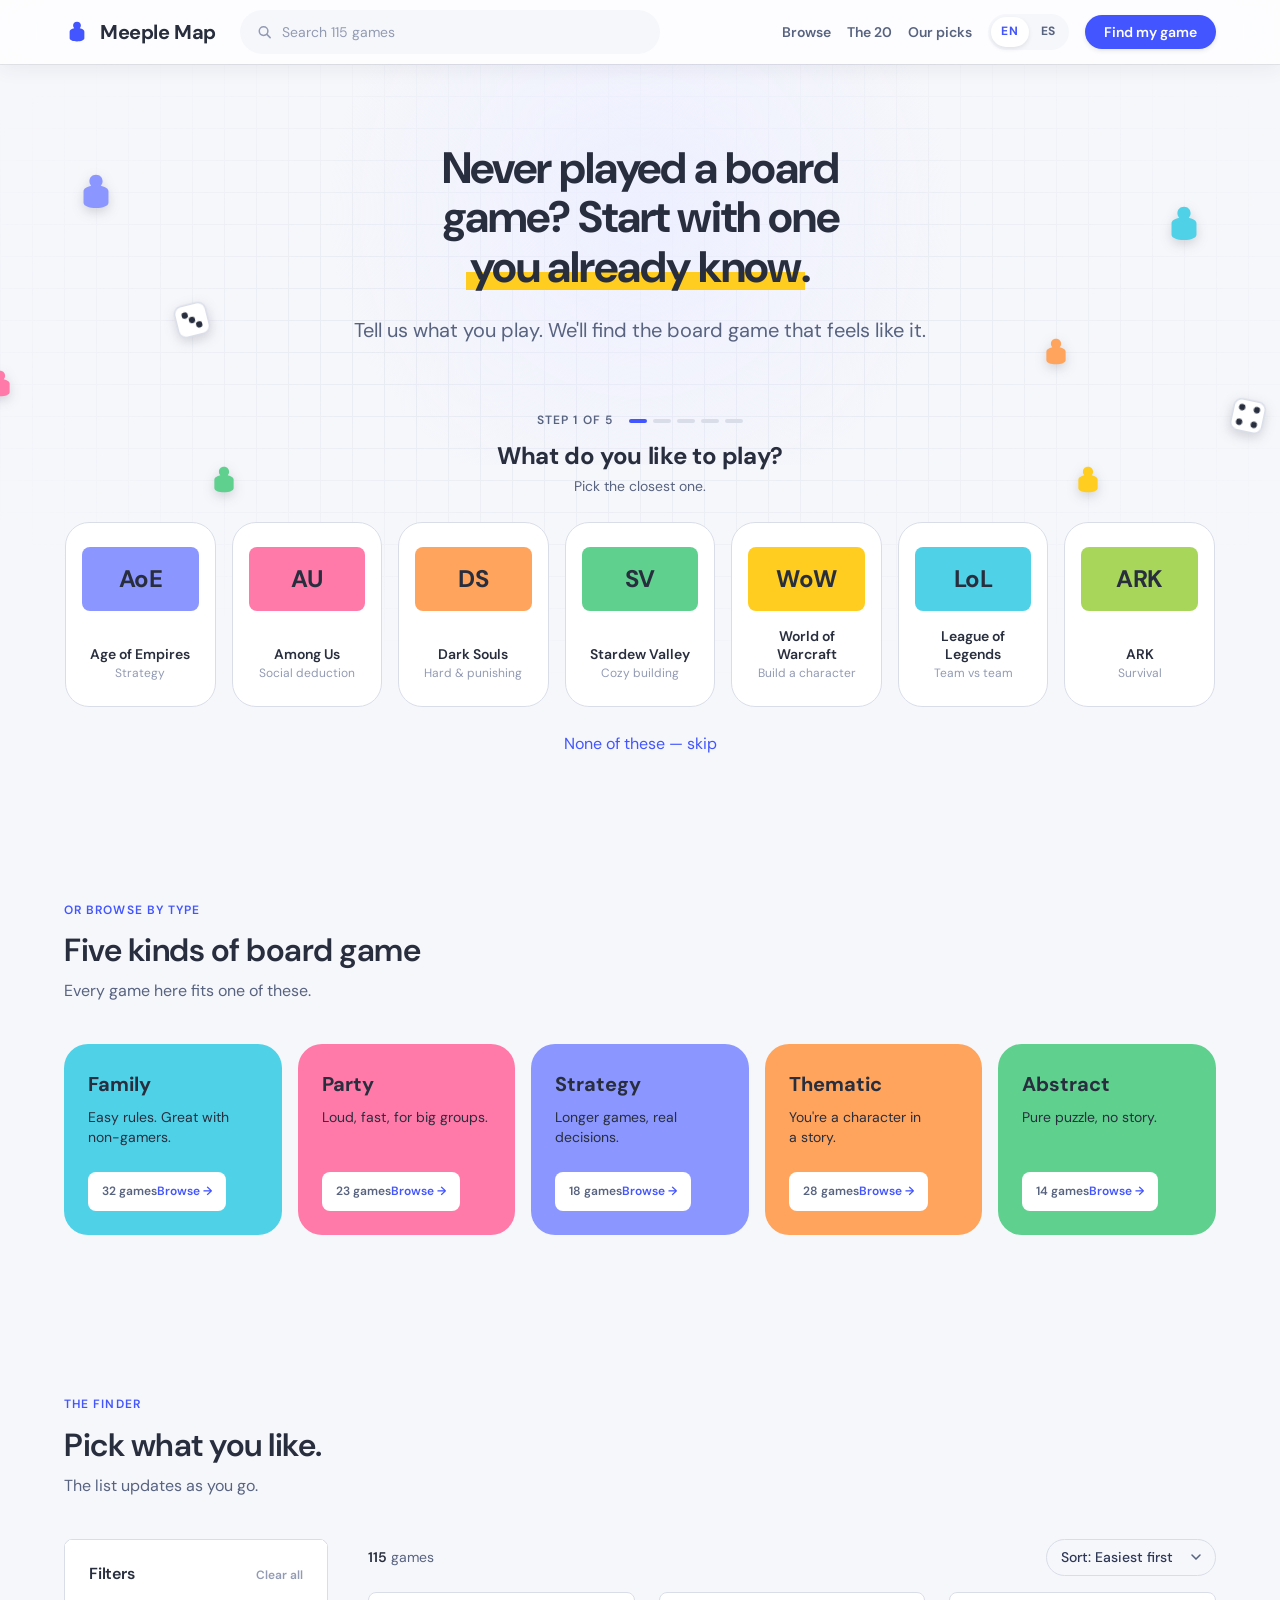
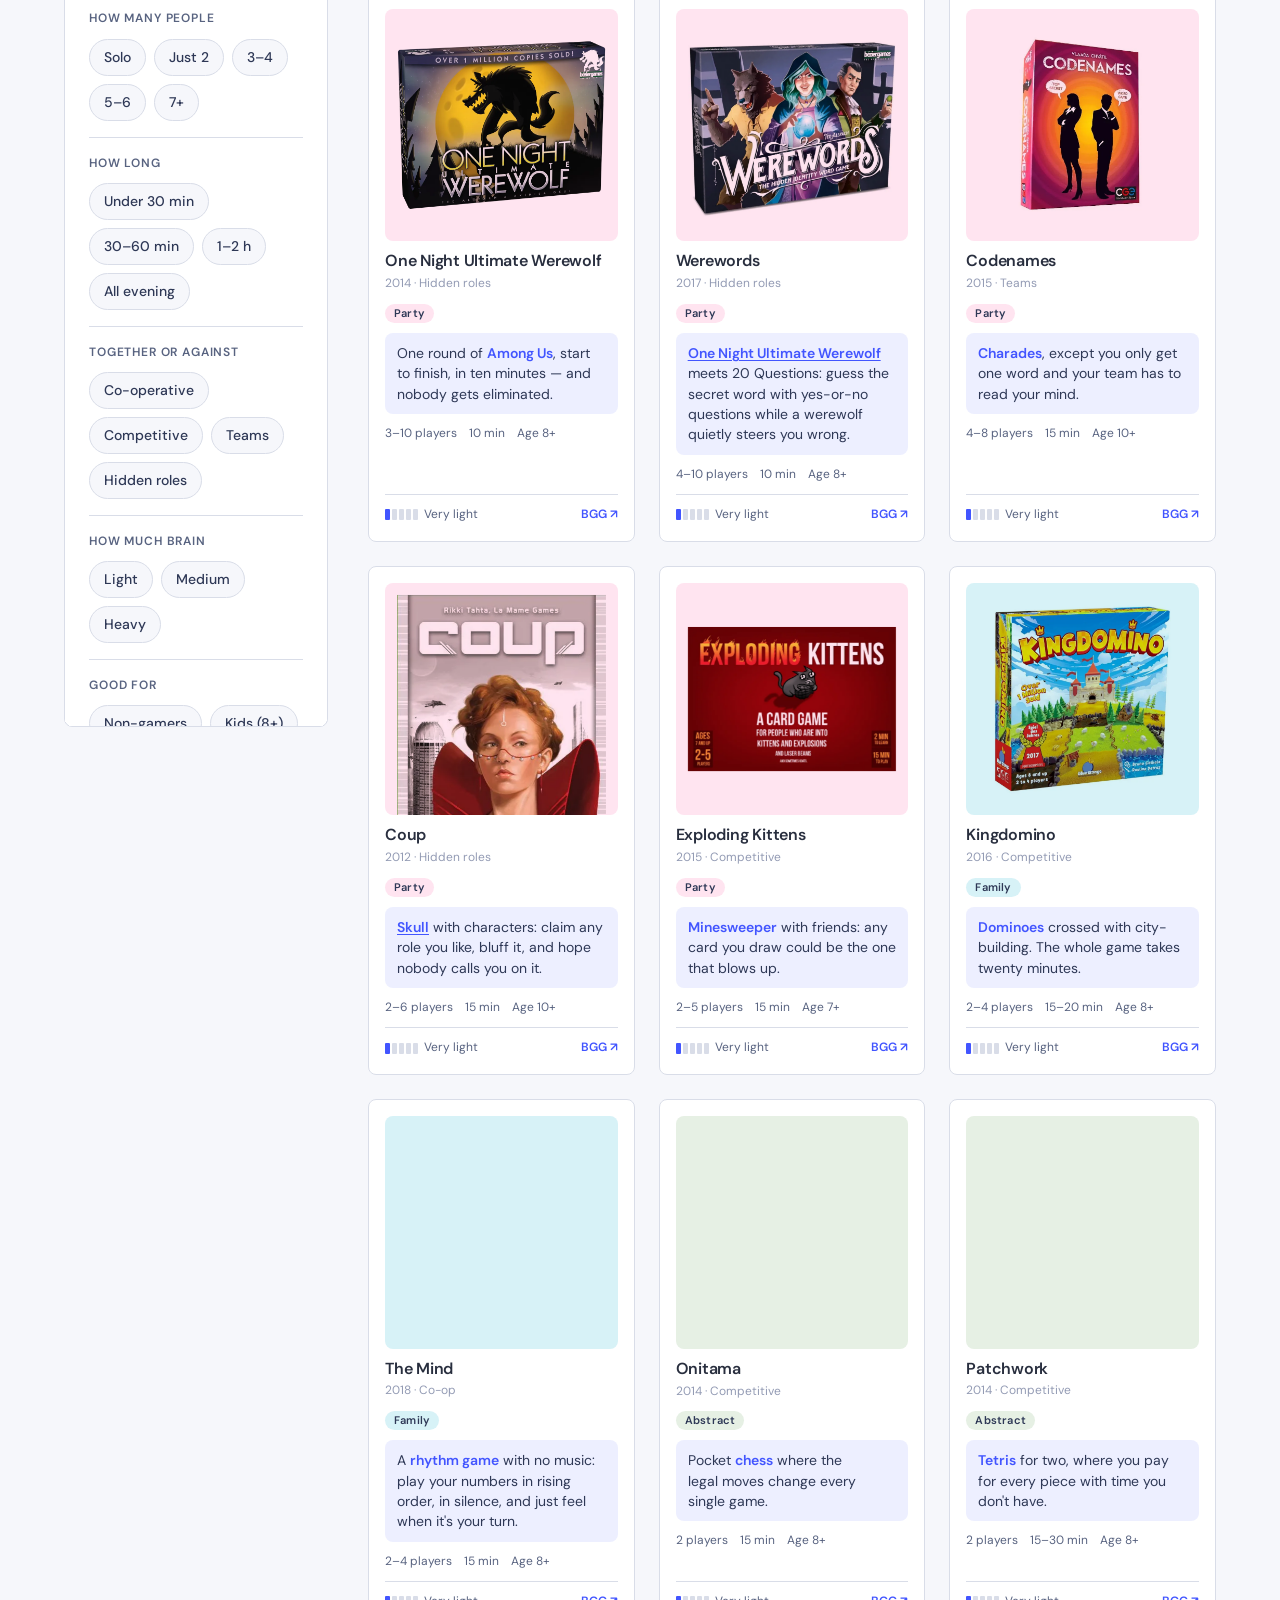
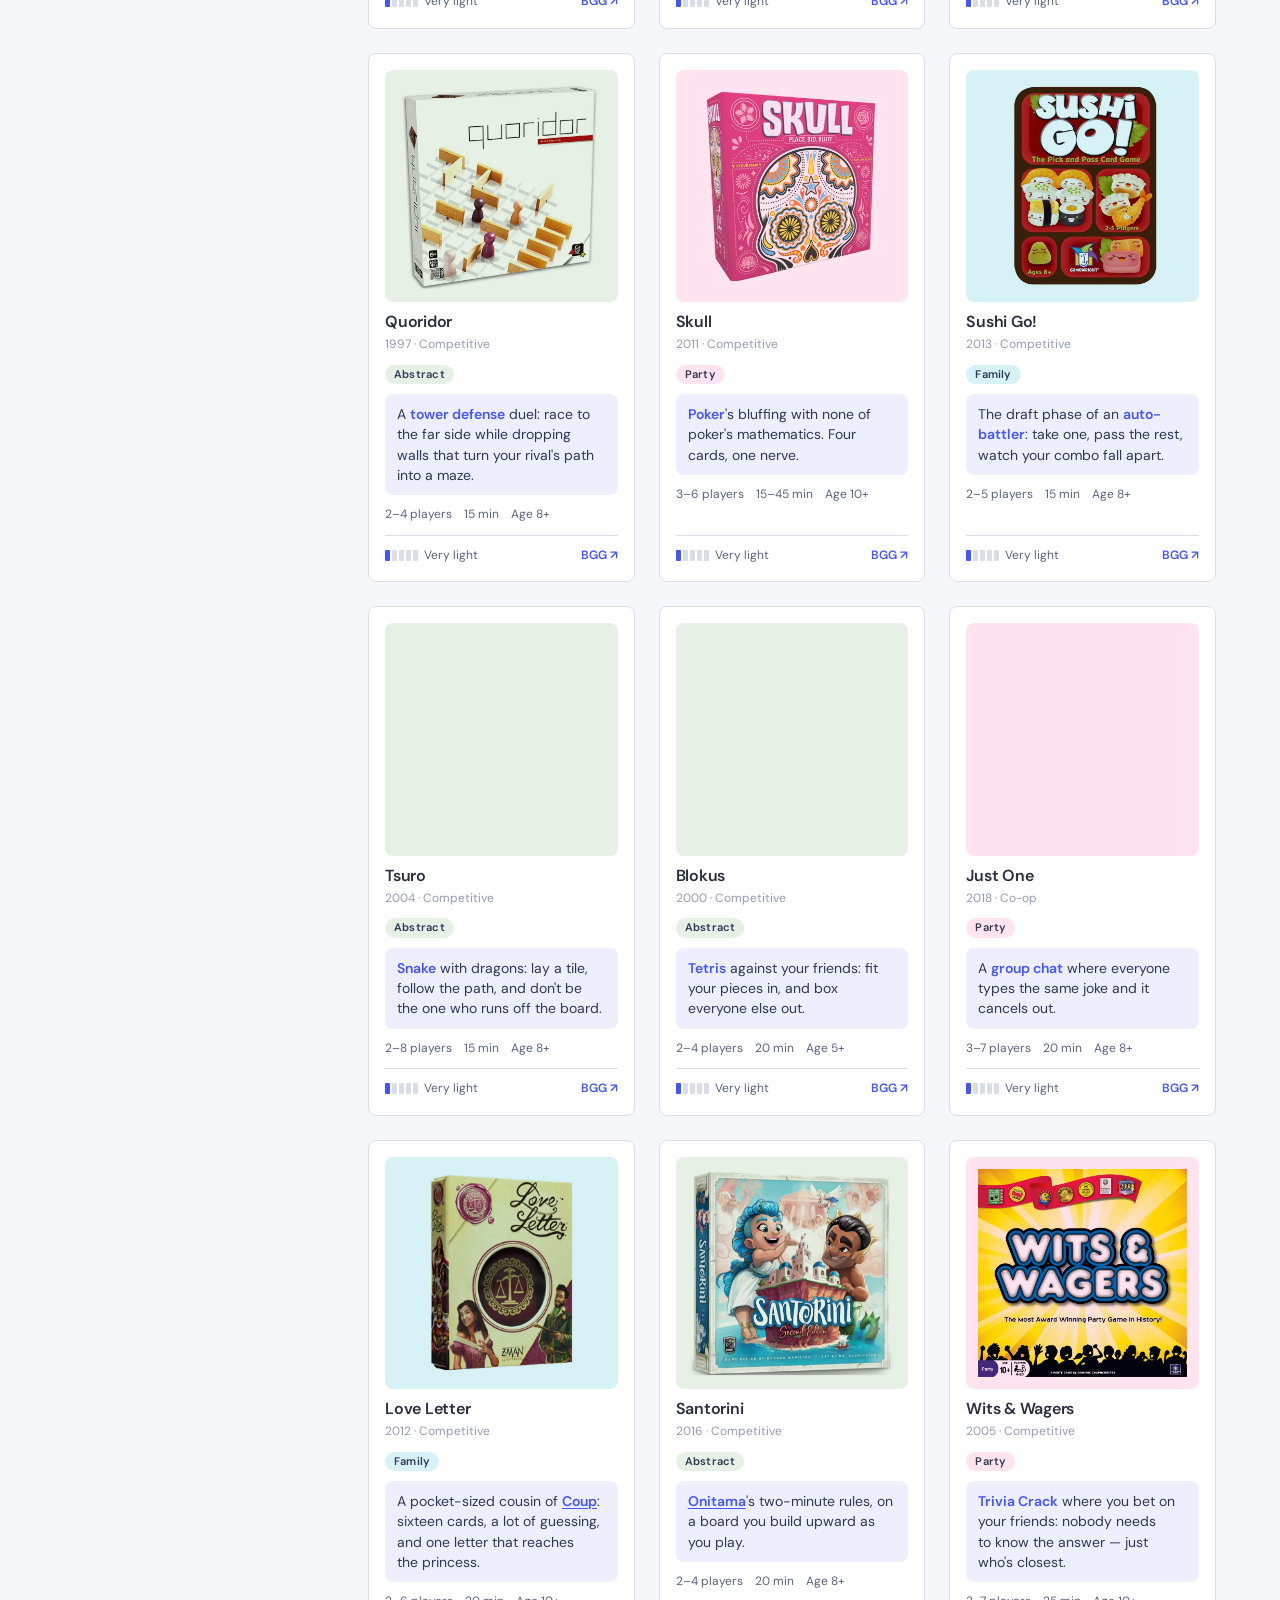
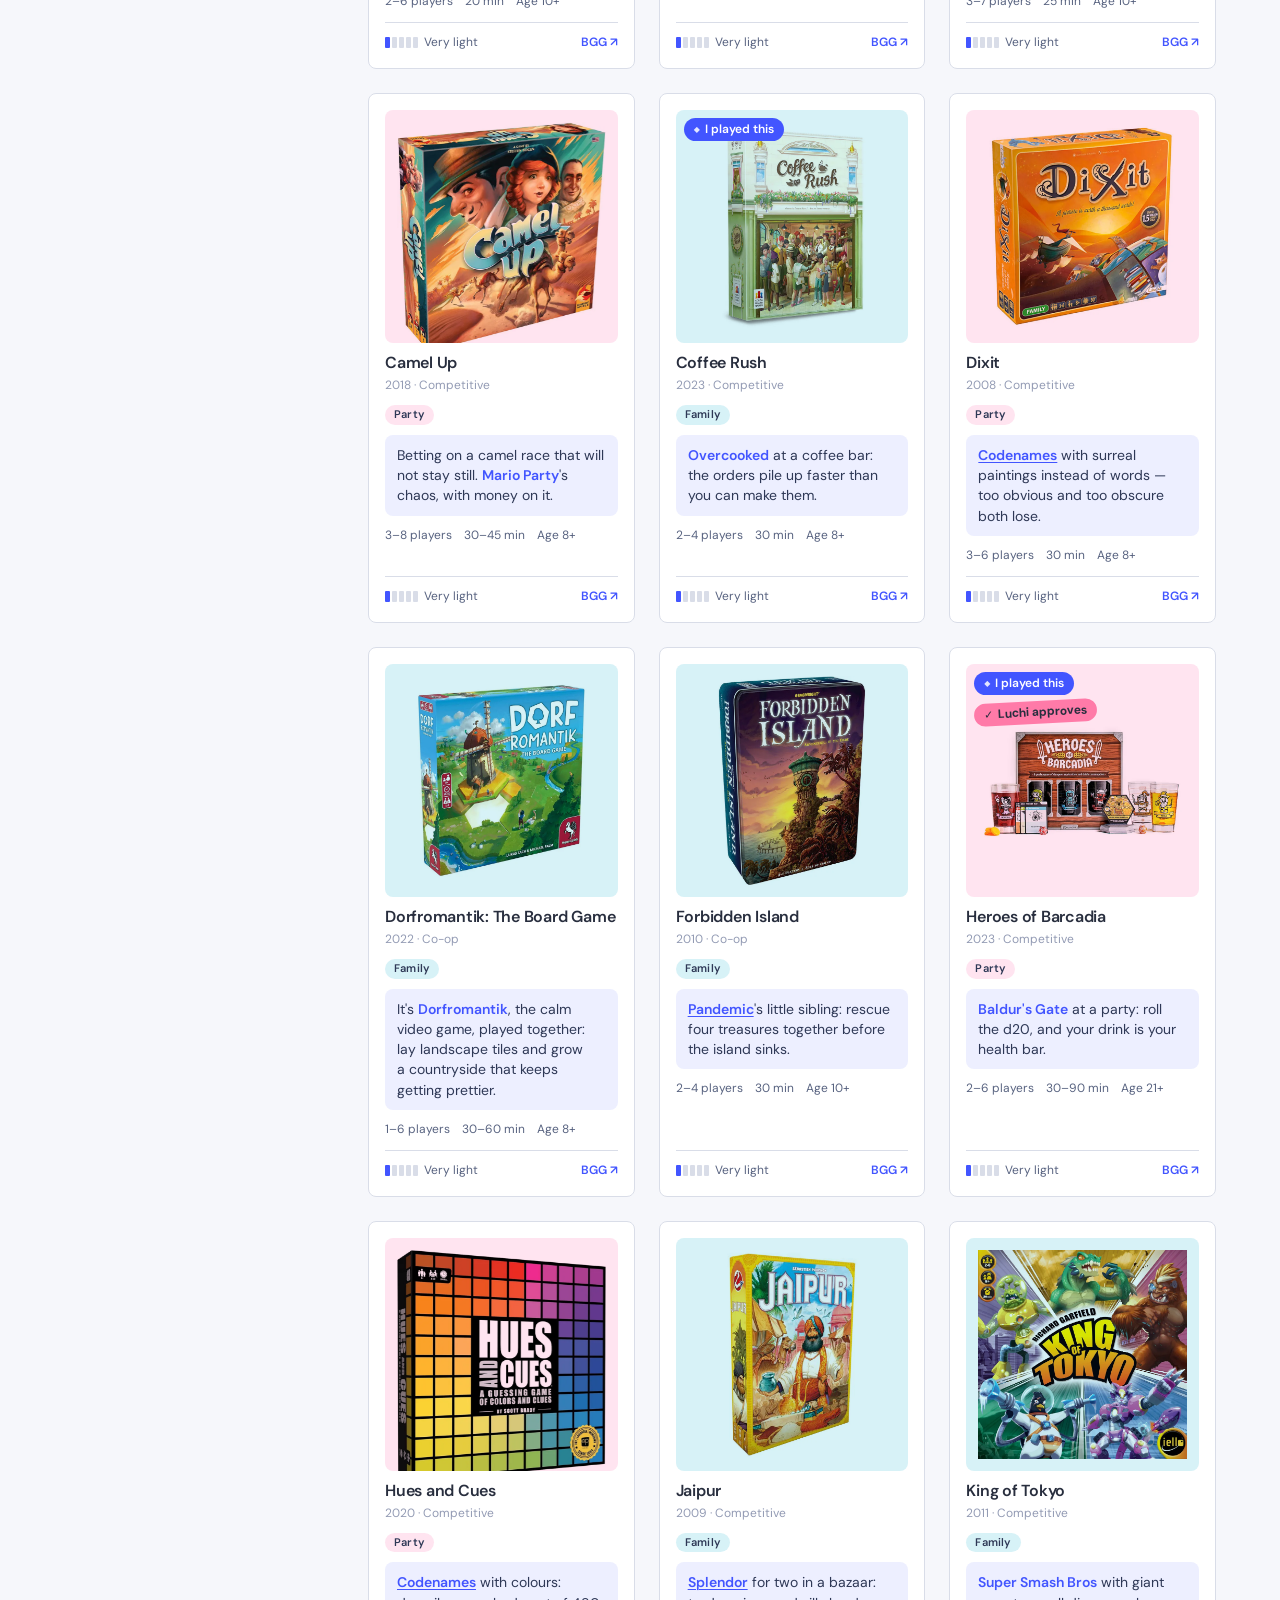
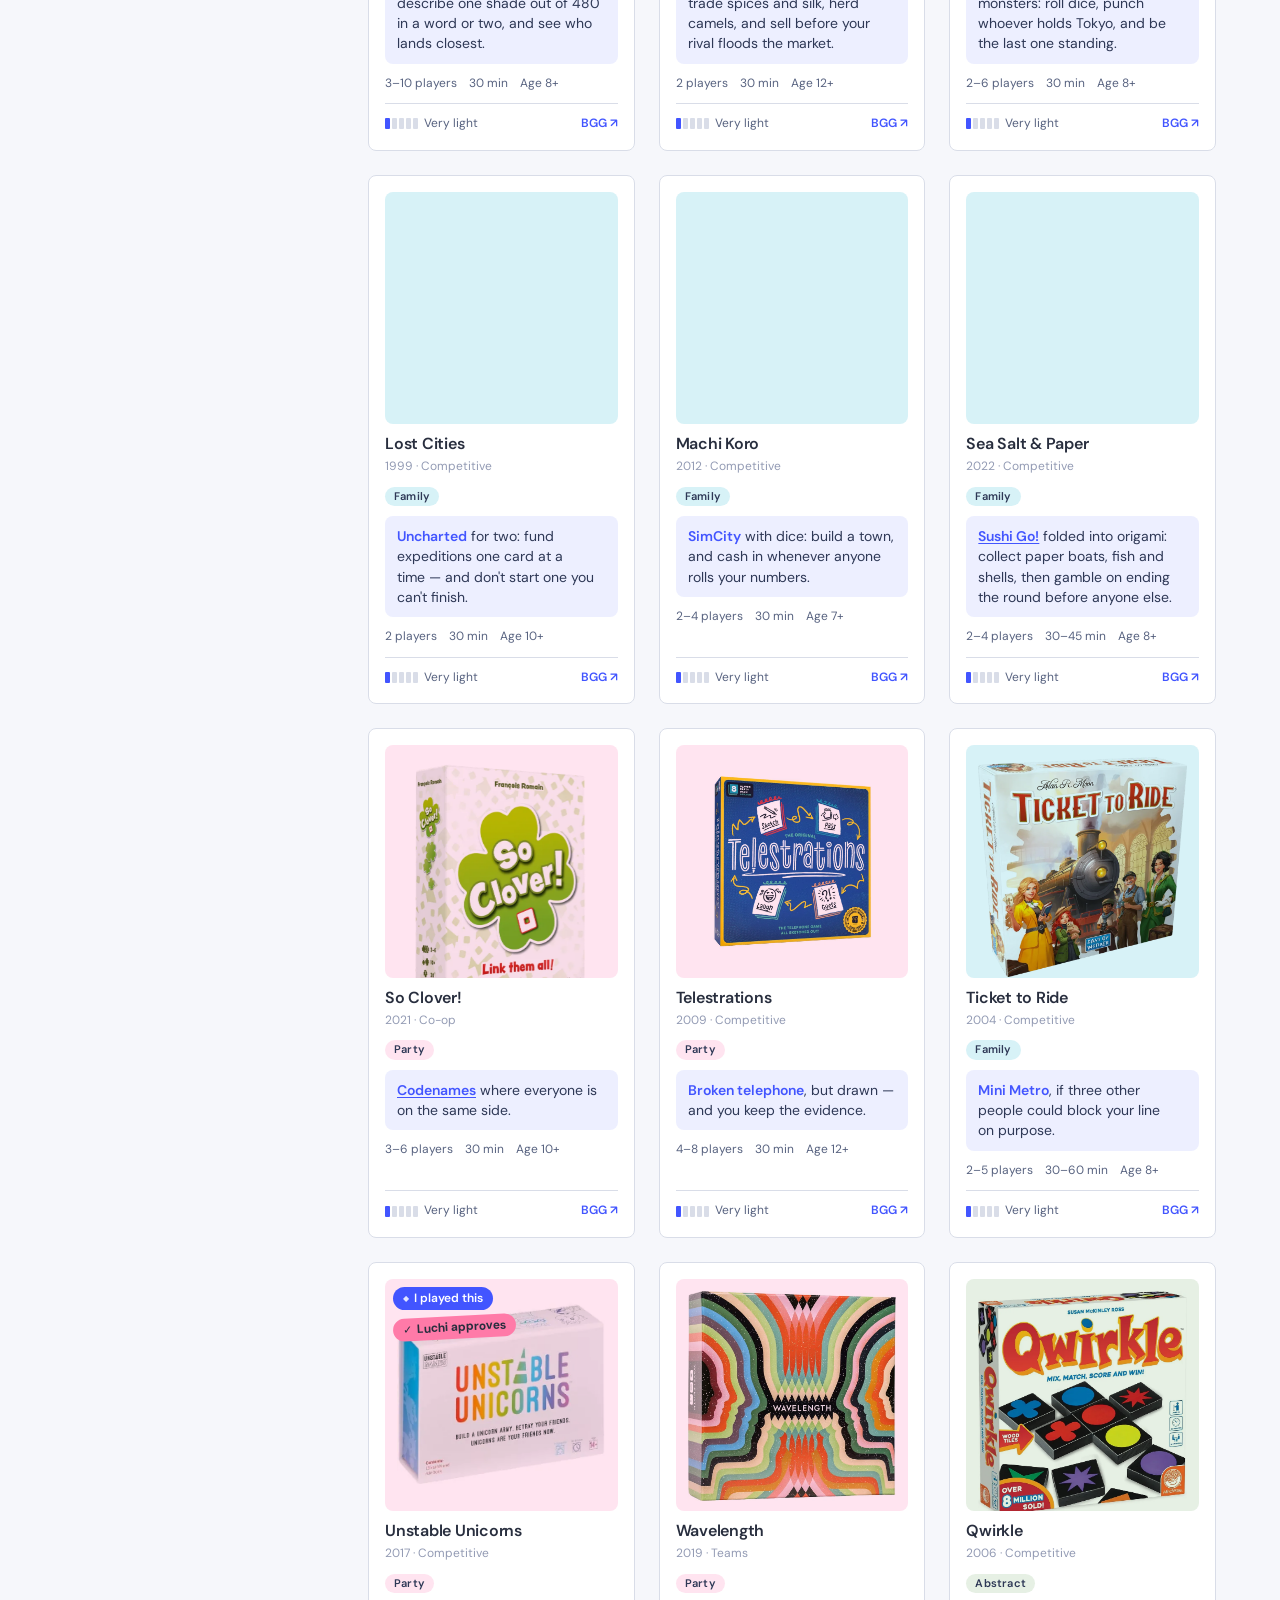
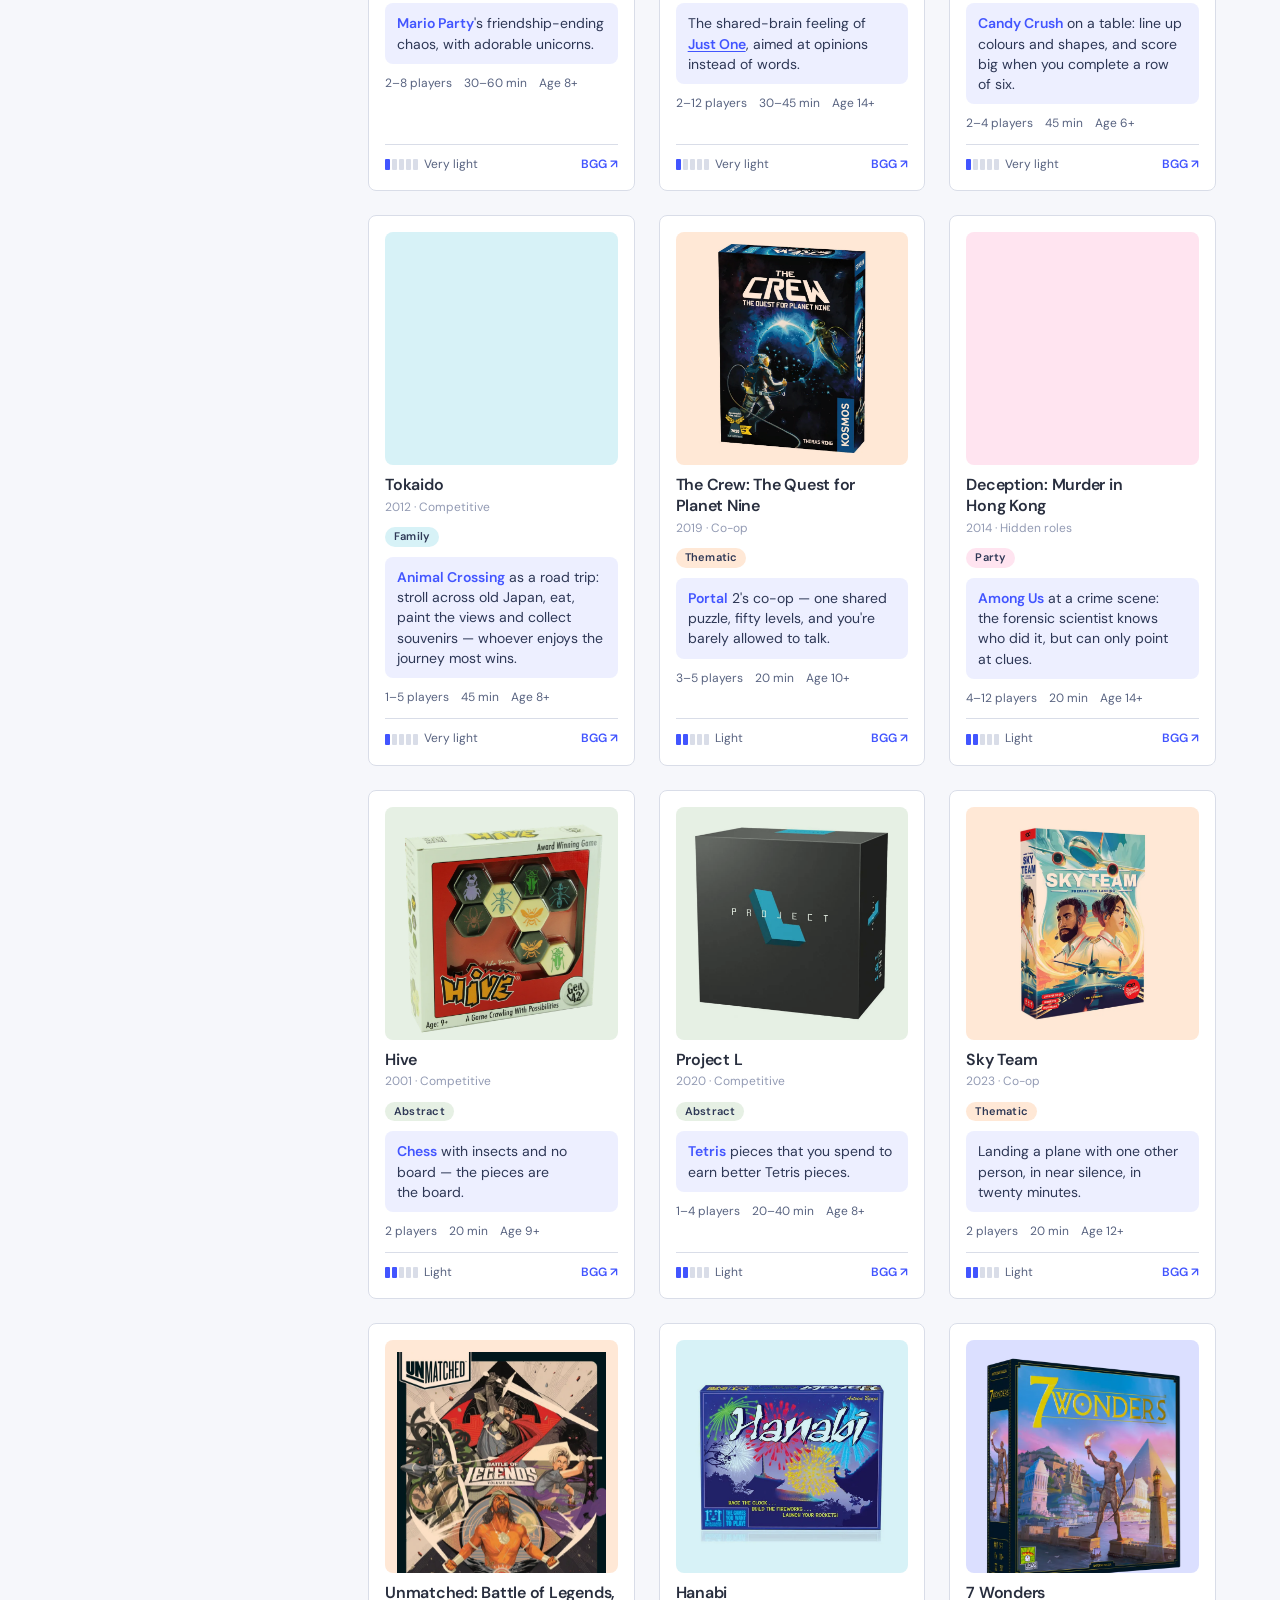
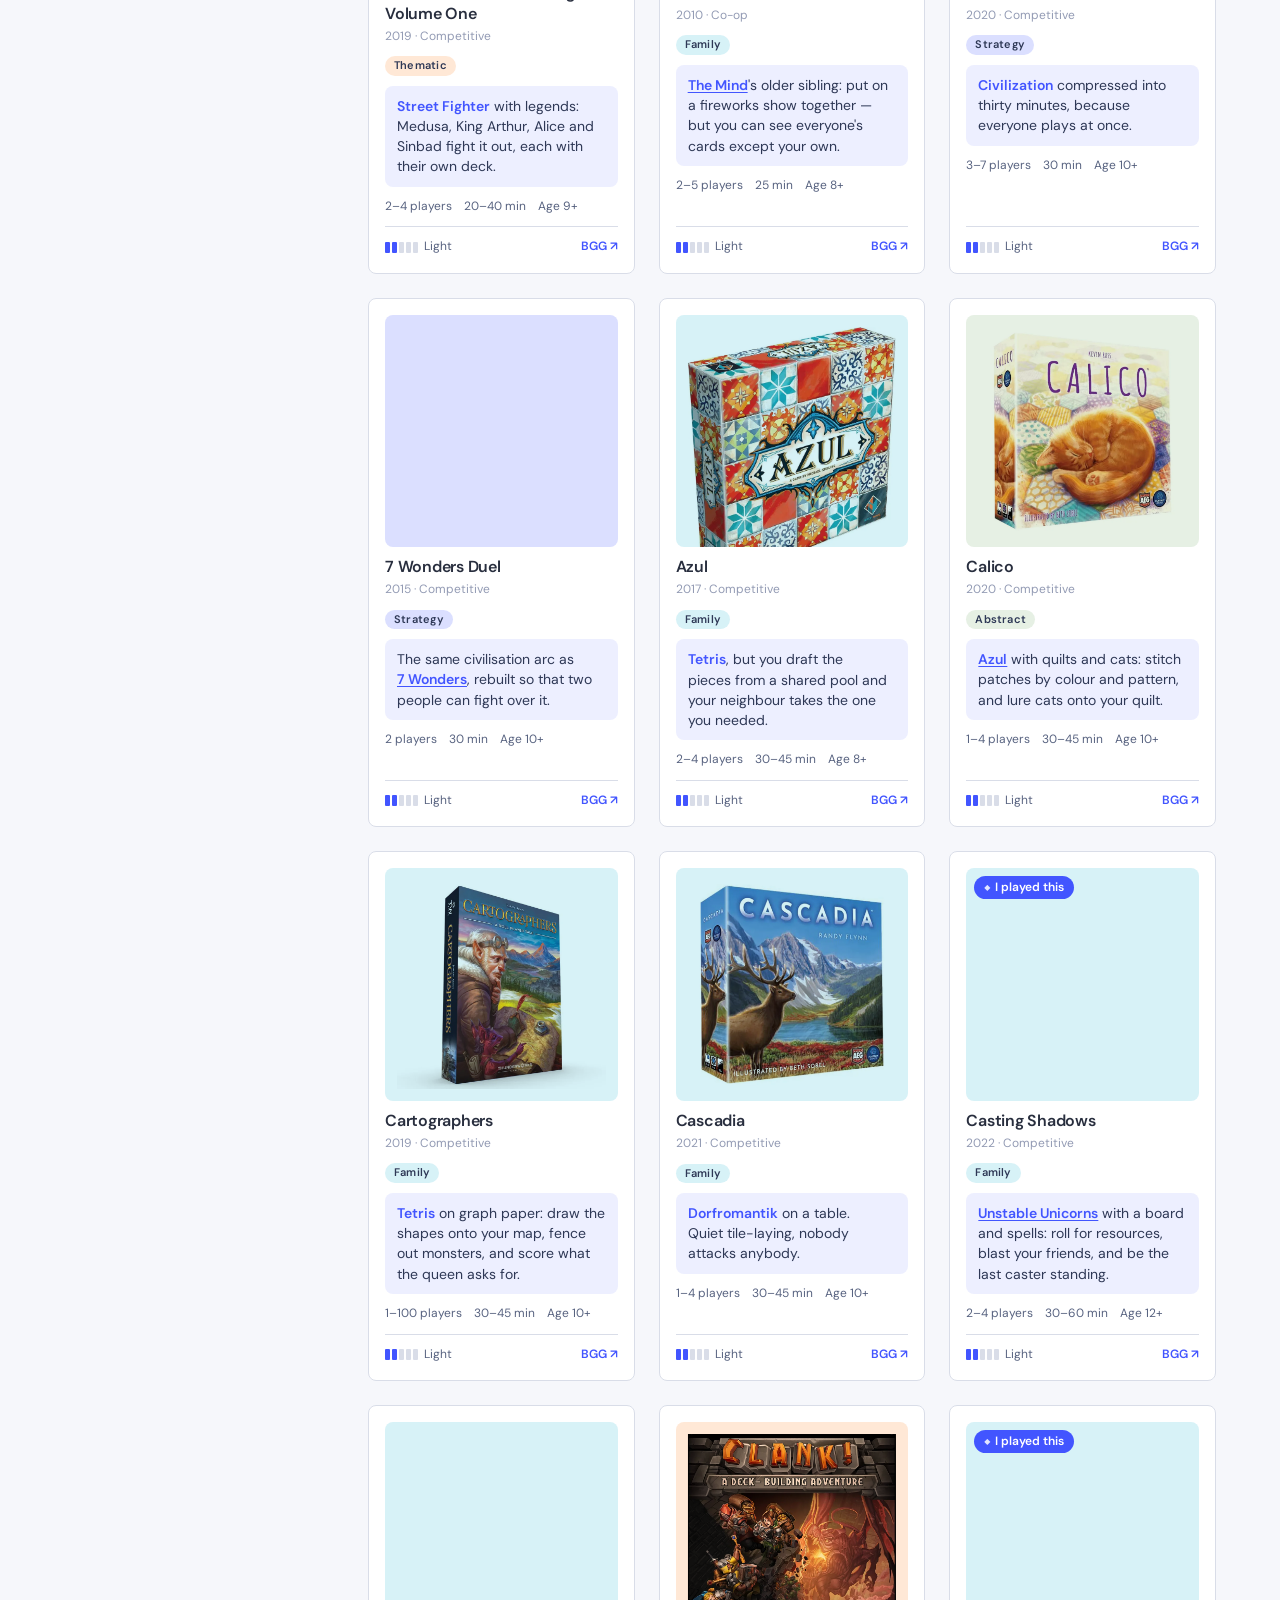
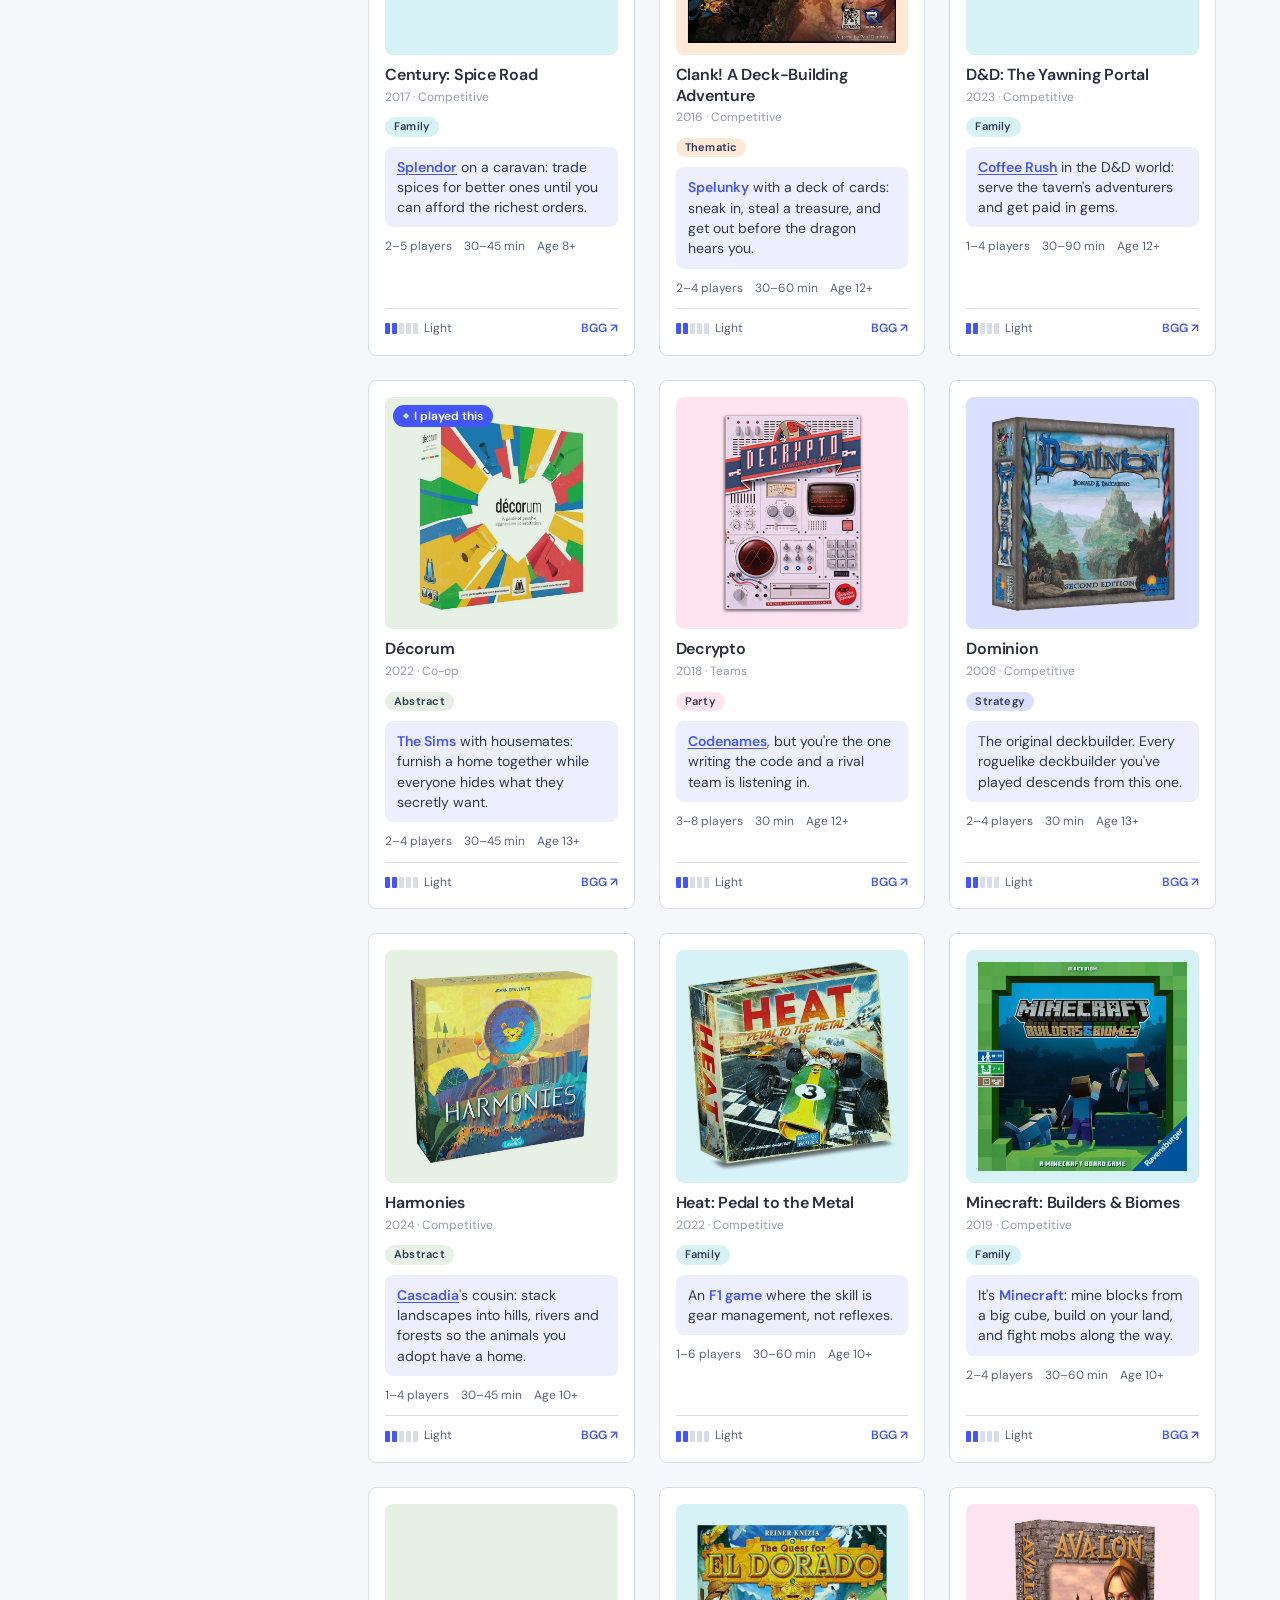
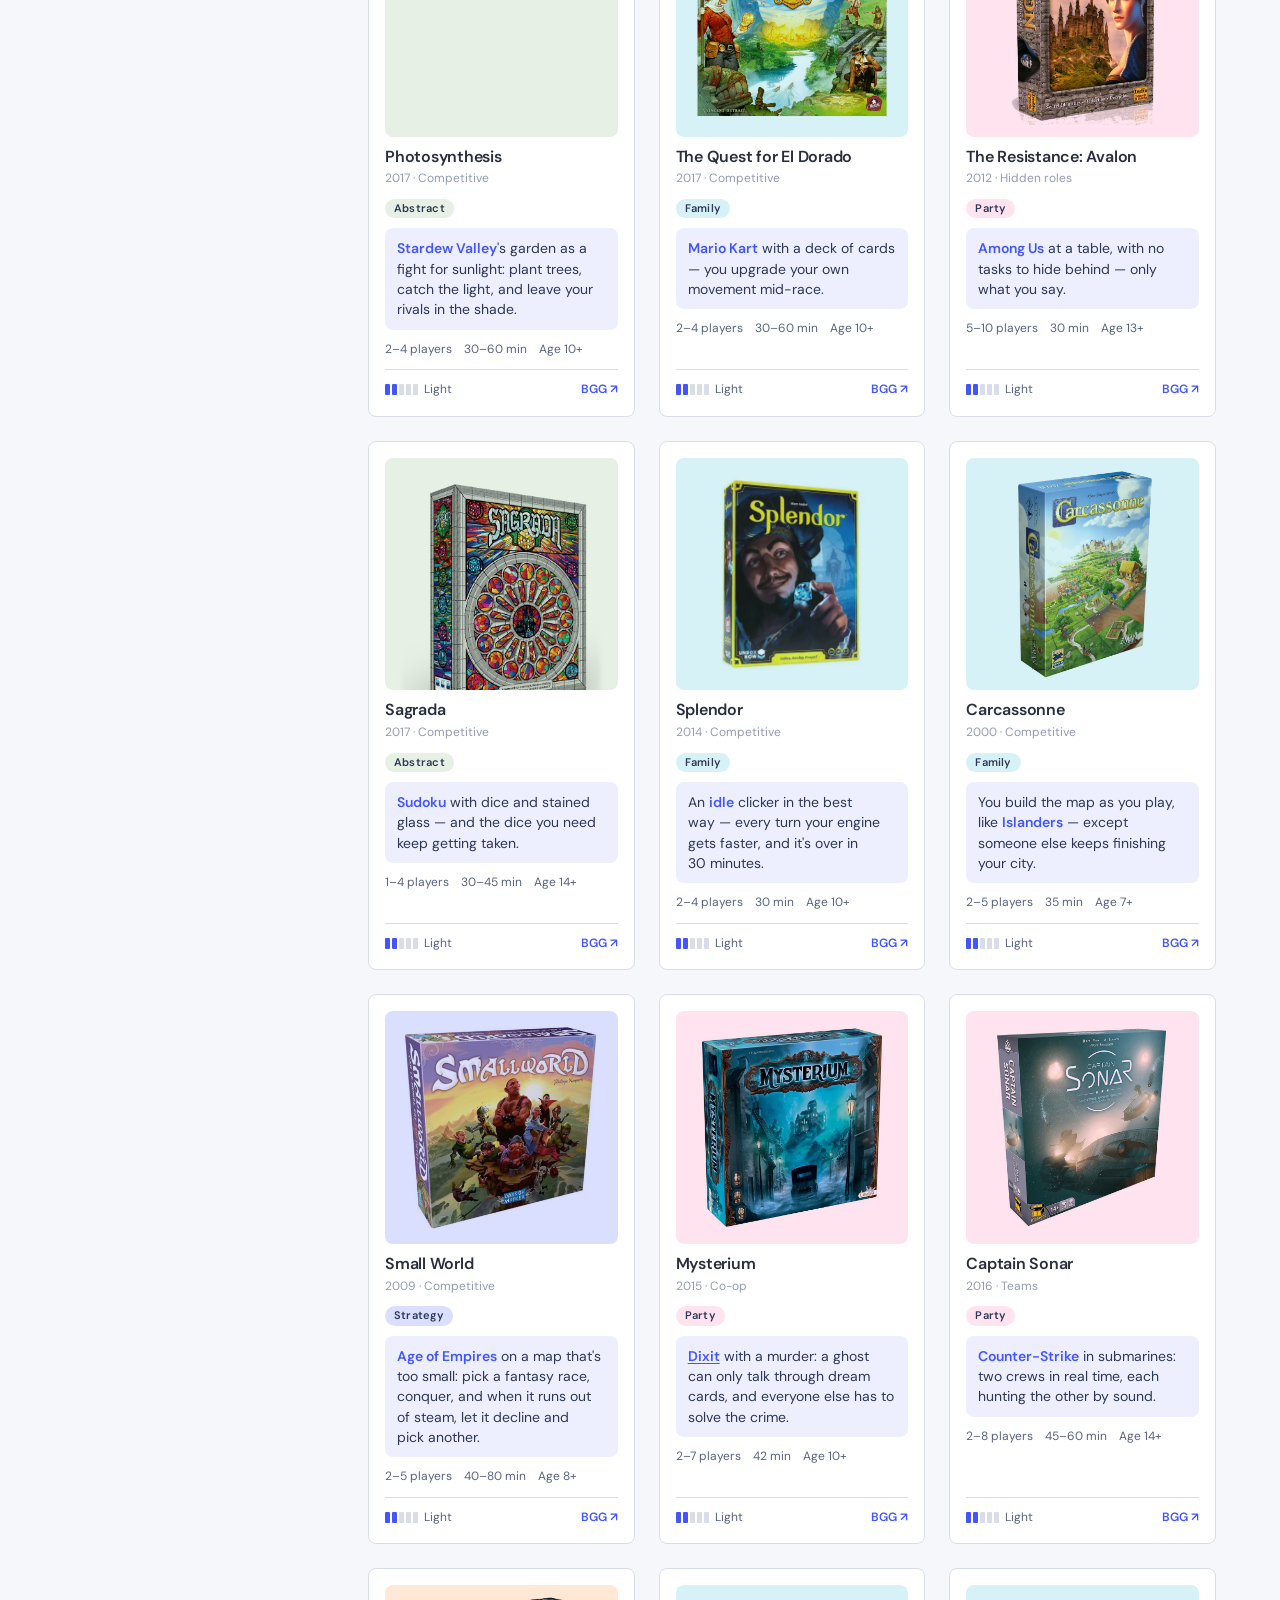
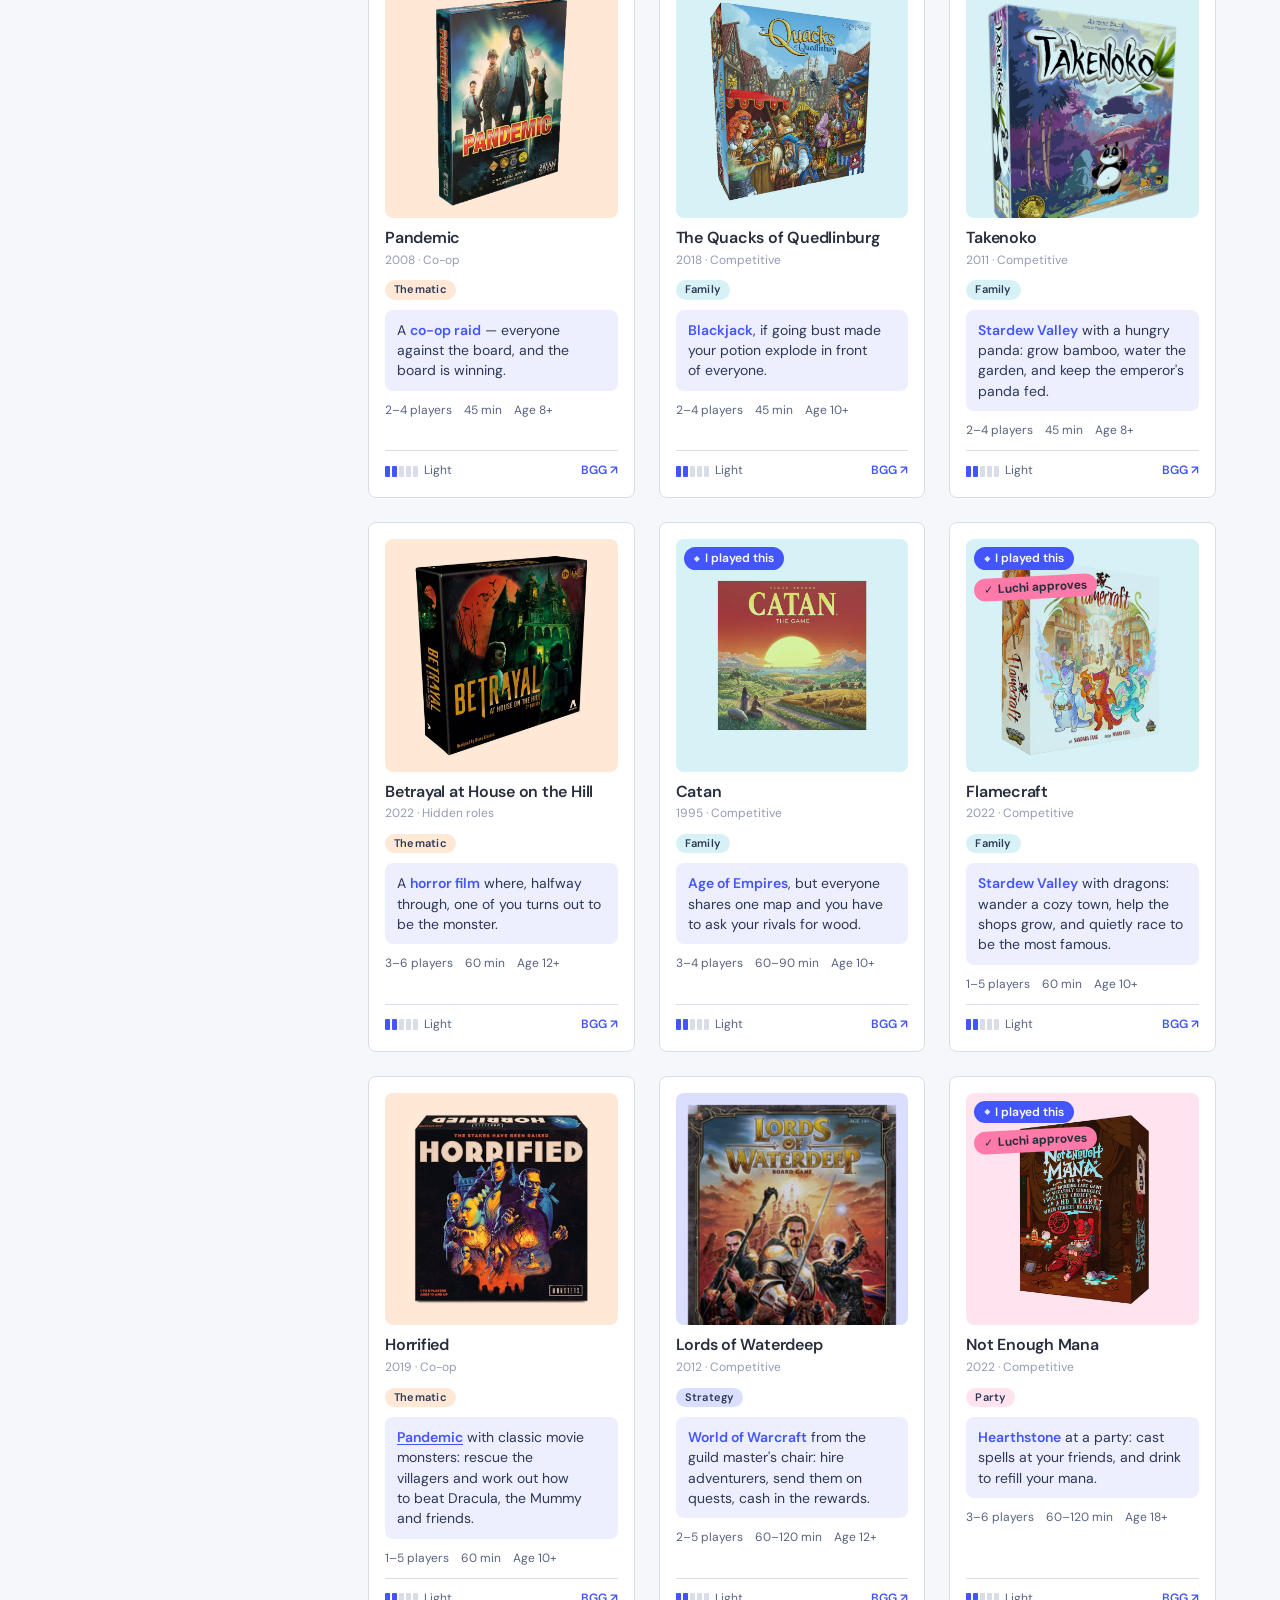
==== commit 24f60081: "Games 91–100: the catalogue reaches 100 (+ The 20) Minecraft: Builders & Biomes, Deep Rock Galactic," ====
--- a/index.html
+++ b/index.html
@@ -4,7 +4,7 @@
 <meta charset="utf-8">
 <meta name="viewport" content="width=device-width, initial-scale=1">
 <title>Meeple Map — Find your first board game</title>
-<meta name="description" content="Tell us what you play and find the board game that feels like it. 105 hand-picked games for beginners.">
+<meta name="description" content="Tell us what you play and find the board game that feels like it. 115 hand-picked games for beginners.">
 <meta name="theme-color" content="#4255ff">
 <link rel="icon" href="data:image/svg+xml,%3Csvg xmlns='http://www.w3.org/2000/svg' viewBox='0 0 24 24'%3E%3Cpath d='M12 2.6c-2.2 0-3.6 1.6-3.6 3.5 0 1 .4 1.8 1 2.5-2.4.5-4.2 1.6-4.2 3v6.2c0 1.7 3 2.9 6.8 2.9s6.8-1.2 6.8-2.9v-6.2c0-1.4-1.8-2.5-4.2-3 .6-.7 1-1.5 1-2.5 0-1.9-1.4-3.5-3.6-3.5Z' fill='%234255ff'/%3E%3C/svg%3E">
 <link rel="preconnect" href="https://fonts.googleapis.com">
@@ -28,7 +28,7 @@
         <path d="M10.5 10.5 14 14" stroke="#939bb4" stroke-width="1.6" stroke-linecap="round"/>
       </svg>
       <span class="sr-only" data-i18n="search.label">Search games by name</span>
-      <input type="search" id="search" placeholder="Search 105 games" autocomplete="off" data-i18n-attr="placeholder:search.ph">
+      <input type="search" id="search" placeholder="Search 115 games" autocomplete="off" data-i18n-attr="placeholder:search.ph">
     </label>
     <nav class="nav__right" aria-label="Sections" data-i18n-attr="aria-label:nav.sections">
       <a class="nav__link" href="#finder" data-i18n="nav.browse">Browse</a>
@@ -166,7 +166,7 @@
 <footer class="foot">
   <div class="rail">
     <div class="foot__cols">
-      <div><h4 data-i18n="foot.find">Find a game</h4><ul><li><a href="#quiz" data-go-quiz data-i18n="foot.quiz">Take the quiz</a></li><li><a href="#finder" data-i18n="foot.all">Browse all 105</a></li><li><a href="#twenty" data-i18n="foot.twenty">The 20</a></li><li><a href="#picks" data-i18n="foot.picks">Editorial picks</a></li></ul></div>
+      <div><h4 data-i18n="foot.find">Find a game</h4><ul><li><a href="#quiz" data-go-quiz data-i18n="foot.quiz">Take the quiz</a></li><li><a href="#finder" data-i18n="foot.all">Browse all 115</a></li><li><a href="#twenty" data-i18n="foot.twenty">The 20</a></li><li><a href="#picks" data-i18n="foot.picks">Editorial picks</a></li></ul></div>
       <div><h4 data-i18n="foot.bycat">By category</h4><ul id="foot-cats"></ul></div>
       <div><h4 data-i18n="foot.about">About</h4><ul><li><a href="https://tierra.dk" target="_blank" rel="noopener">tierra.dk ↗</a></li><li><a href="https://boardgamegeek.com" target="_blank" rel="noopener">BoardGameGeek ↗</a></li></ul></div>
     </div>
